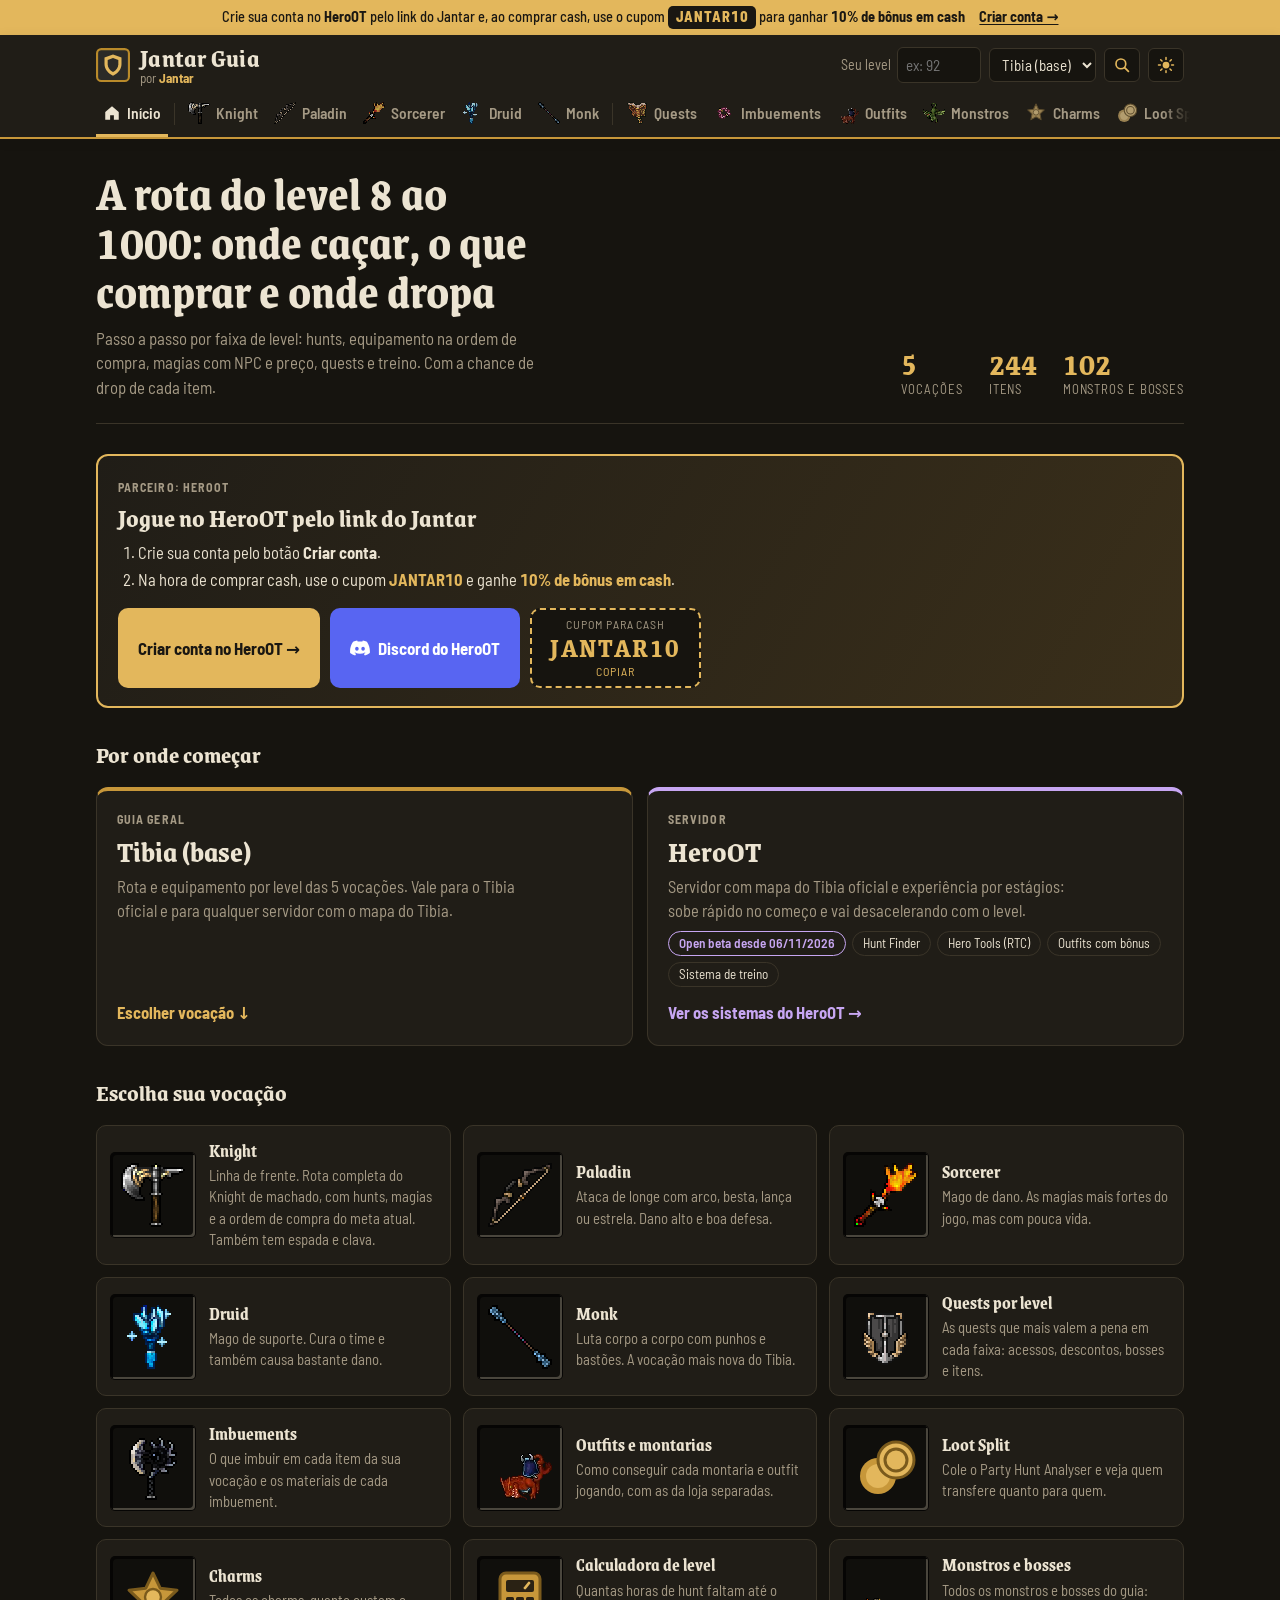
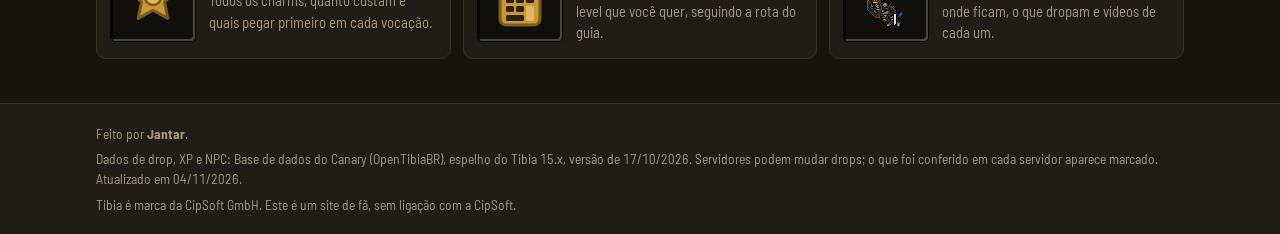
==== index.html @ ada1127e "Ícones leves e carregamento sem bloqueio - Ícones estáticos do Draptor (142 KB para 3,4 KB) e do Dra" ====
<!doctype html>
<html lang="pt-BR">
<script>document.documentElement.classList.add("js");try{if(localStorage.getItem("tema")==="light")document.documentElement.dataset.theme="light"}catch(e){}</script>
<head>
<meta charset="utf-8">
<base href="/">
<meta name="viewport" content="width=device-width,initial-scale=1,viewport-fit=cover">
<title>Jantar Guia: rota de Tibia do level 8 ao 1000, hunts e drops</title>
<meta name="description" content="Guia de Tibia por vocação e level: qual equipamento usar, qual monstro dropa, chance de drop e NPC que vende. Com seções para servidores como o HeroOT.">
<link rel="canonical" href="https://jantarguia.com.br/">
<link rel="icon" href="favicon.ico" sizes="any">
<link rel="icon" href="favicon.svg" type="image/svg+xml">
<link rel="apple-touch-icon" href="apple-touch-icon.png">
<meta name="theme-color" content="#1c1b19">
<meta property="og:type" content="website">
<meta property="og:site_name" content="Jantar Guia">
<meta property="og:locale" content="pt_BR">
<meta property="og:url" content="https://jantarguia.com.br/">
<meta property="og:title" content="Jantar Guia: rota de Tibia do level 8 ao 1000, hunts e drops">
<meta property="og:description" content="Guia de Tibia por vocação e level: qual equipamento usar, qual monstro dropa, chance de drop e NPC que vende. Com seções para servidores como o HeroOT.">
<meta property="og:image" content="https://jantarguia.com.br/og-image.jpg">
<meta property="og:image:width" content="1200">
<meta property="og:image:height" content="630">
<meta property="og:image:alt" content="Jantar Guia: a rota do Tibia do level 8 ao 1000">
<meta name="twitter:card" content="summary_large_image">
<meta name="twitter:image" content="https://jantarguia.com.br/og-image.jpg">
<script type="application/ld+json">{"@context":"https://schema.org","@type":"WebSite","name":"Jantar Guia","url":"https://jantarguia.com.br/","inLanguage":"pt-BR","description":"Guia de Tibia por vocação e level: hunts, equipamento, magias, quests e chance de drop."}</script>
<link rel="preconnect" href="https://fonts.googleapis.com">
<link rel="preconnect" href="https://fonts.gstatic.com" crossorigin>
<link rel="preload" as="style" href="https://fonts.googleapis.com/css2?family=Grenze:wght@500;600;700&family=Barlow+Semi+Condensed:wght@400;500;600;700&display=swap" onload="this.onload=null;this.rel='stylesheet'">
<noscript><link rel="stylesheet" href="https://fonts.googleapis.com/css2?family=Grenze:wght@500;600;700&family=Barlow+Semi+Condensed:wght@400;500;600;700&display=swap"></noscript>
<link rel="stylesheet" href="assets/style.css?v=202611121100">
</head>
<body>
<div class="topcupom" id="topcupom"><div class="wrap"><span>Crie sua conta no <b>HeroOT</b> pelo link do Jantar e, ao comprar cash, use o cupom <button class="tb-code" type="button" data-copy="JANTAR10">JANTAR10</button> para ganhar <b>10% de bônus em cash</b></span><a href="https://hero-ot.com/r/JANTAR10" target="_blank" rel="sponsored noopener">Criar conta →</a></div></div>
<header class="bar"><div class="wrap">
  <div class="top">
    <a class="brand" href="./" aria-label="Jantar Guia, página inicial">
      <svg class="brand-mark" viewBox="0 0 32 32" aria-hidden="true"><rect x="1" y="1" width="30" height="30" rx="4" fill="#2b2a27"/><rect x="1" y="1" width="30" height="30" rx="4" fill="none" stroke="#b98a2a" stroke-width="2"/><path d="M16 6 24 9v6c0 5-3.5 9-8 11-4.5-2-8-6-8-11V9z" fill="#e3b75c"/><path d="M16 9.5 21 11.4v3.8c0 3.2-2.1 5.9-5 7.3-2.9-1.4-5-4.1-5-7.3v-3.8z" fill="#2b2a27"/></svg>
      <span class="brand-txt"><span class="brand-name">Jantar Guia</span><span class="by">por <b id="criador">Jantar</b></span></span>
    </a>
    <div class="ctrls">
      <label class="field lvl" for="mylvl"><span>Seu level</span>
        <input id="mylvl" type="number" inputmode="numeric" min="1" max="3000" placeholder="ex: 92">
      </label>
      <label class="field" for="srv"><span class="sr">Servidor</span>
        <select id="srv" aria-label="Servidor"><option value="">Tibia (base)</option></select>
      </label>
      <button class="theme" id="busca" type="button" aria-label="Buscar no site" title="Buscar item, monstro ou quest" aria-expanded="false" aria-controls="buscabox"><svg viewBox="0 0 24 24" aria-hidden="true"><circle cx="10.5" cy="10.5" r="6.5" fill="none" stroke="currentColor" stroke-width="2.2"/><path d="m15.5 15.5 5 5" stroke="currentColor" stroke-width="2.4" stroke-linecap="round"/></svg></button>
      <button class="theme" id="theme" type="button"></button>
    </div>
  </div>
  <nav class="tabs" id="tabs" aria-label="Seções"><a class="tab" href="./"><span>Início</span></a><a class="tab" href="knight/"><span>Knight</span></a><a class="tab" href="paladin/"><span>Paladin</span></a><a class="tab" href="sorcerer/"><span>Sorcerer</span></a><a class="tab" href="druid/"><span>Druid</span></a><a class="tab" href="monk/"><span>Monk</span></a><a class="tab" href="quests/"><span>Quests</span></a><a class="tab" href="imbuements/"><span>Imbuements</span></a><a class="tab" href="outfits/"><span>Outfits</span></a><a class="tab" href="monstros/"><span>Monstros</span></a><a class="tab" href="lootsplit/"><span>Loot Split</span></a><a class="tab" href="calculadora/"><span>Calculadora</span></a><a class="tab" href="charms/"><span>Charms</span></a></nav>
  <div class="busca" id="buscabox" hidden><input id="buscaq" type="search" autocomplete="off" spellcheck="false" placeholder="Buscar item, monstro, quest ou página" aria-label="Buscar no site"><div id="buscares" class="busca-res" role="listbox"></div></div>
  <div class="chips" id="chips" hidden></div>
</div></header>

<main><div class="wrap" id="view"><p class="loading">Carregando o guia…</p><div class="prerender"><h1>A rota do level 8 ao 1000: onde caçar, o que comprar e onde dropa</h1><p>Passo a passo por faixa de level: hunts, equipamento na ordem de compra, magias com NPC e preço, quests e treino. Com a chance de drop de cada item.</p><h2>Guias</h2><ul><li><a href="knight/">Guia de Knight</a></li><li><a href="paladin/">Guia de Paladin</a></li><li><a href="sorcerer/">Guia de Sorcerer</a></li><li><a href="druid/">Guia de Druid</a></li><li><a href="monk/">Guia de Monk</a></li><li><a href="quests/">Quests por level</a></li><li><a href="imbuements/">Imbuements por vocação</a></li><li><a href="outfits/">Outfits e montarias</a></li><li><a href="monstros/">Monstros e bosses</a></li><li><a href="lootsplit/">Loot Split: divisão de loot da party</a></li><li><a href="calculadora/">Calculadora de level</a></li><li><a href="charms/">Charms por vocação</a></li><li><a href="heroot/">HeroOT</a></li></ul></div></div></main>

<footer class="foot"><div class="wrap" id="foot"></div></footer>
<script defer src="assets/app.js?v=202611121100"></script>
</body>
</html>
---- assets/style.css ----
/* Layout: faixa de topo (marca + controles + abas) sobre uma coluna; cada faixa de level abre com um marcador de level e uma grade de fichas.
   Cada ficha copia o "slot" de inventário do Tibia: quadrado escuro com borda chanfrada onde fica o item.
   Tema escuro por padrão; o botão do topo troca para o claro (data-theme="light"). */
:root{
  --bg:#16140f; --panel:#201d17; --panel-2:#2a261e; --ink:#ece4d2; --muted:#a59a85; --line:#3a3428;
  --gold:#e3b75c; --gold-2:#c7973a; --gold-soft:#3a2f1a;
  --slot:#100f0c; --slot-hi:#4a463d; --slot-lo:#060504;
  --srv:#c7a6f2; --srv-soft:#2c2338;
  --here:#82cfa2; --here-soft:#1c3226;
  --common:#7ccb8f; --uncommon:#86b2f2; --rare:#f2b45c;
  --display:"Grenze",Georgia,serif; --body:"Barlow Semi Condensed","Arial Narrow",system-ui,sans-serif; --mono:"Barlow Semi Condensed","Arial Narrow",system-ui,sans-serif;
  color-scheme:dark;
}
:root[data-theme="light"]{
  --bg:#f3f0e8; --panel:#fffdf8; --panel-2:#ebe5d8; --ink:#231d14; --muted:#6a6152; --line:#d9d0bd;
  --gold:#8f6410; --gold-2:#b98a2a; --gold-soft:#f3e6c6;
  --slot:#2b2a27; --slot-hi:#57544d; --slot-lo:#141311;
  --srv:#6b3fa0; --srv-soft:#efe7f8;
  --here:#2f6b4f; --here-soft:#dcecdf;
  --common:#3f7d4f; --uncommon:#3567a8; --rare:#b06a10;
  color-scheme:light;
}
*{box-sizing:border-box}
[hidden]{display:none!important}
html{-webkit-text-size-adjust:100%}
body{background:var(--bg);color:var(--ink);font-family:var(--body);font-size:16.5px;line-height:1.45;margin:0;font-variant-numeric:tabular-nums}
a{color:var(--gold)}
.wrap{max-width:1120px;margin:0 auto;padding-left:max(16px,env(safe-area-inset-left,0px));padding-right:max(16px,env(safe-area-inset-right,0px))}

/* topo */
.bar{position:sticky;top:0;z-index:5;background:var(--panel);border-bottom:2px solid var(--gold-2);padding-top:env(safe-area-inset-top,0px);box-shadow:0 2px 12px rgb(0 0 0 / .08)}
.bar .wrap{padding-block:12px 10px;display:flex;flex-direction:column;gap:10px}
.top{display:flex;align-items:center;justify-content:space-between;gap:12px;flex-wrap:wrap}
.brand{display:flex;align-items:center;gap:10px;text-decoration:none;color:var(--ink)}
.brand-mark{width:34px;height:34px;flex:none}
.brand-txt{display:flex;flex-direction:column;line-height:1.05}
.brand-name{font-family:var(--display);font-weight:700;font-size:1.6rem;letter-spacing:.01em}
.by{font-size:.82rem;color:var(--muted)}.by b{color:var(--gold)}
.ctrls{display:flex;gap:10px;flex-wrap:wrap;align-items:center}
.theme{font:inherit;font-size:.85rem;border:1px solid var(--line);background:var(--bg);color:var(--ink);border-radius:6px;padding:6px 10px;cursor:pointer}
.theme:hover{border-color:var(--gold-2)}
.filter-note{display:flex;gap:10px;flex-wrap:wrap;align-items:center;font-size:.9rem;color:var(--muted);background:var(--panel);border:1px dashed var(--gold-2);border-radius:8px;padding:8px 12px}
.filter-note button{font:inherit;font-size:.9rem;background:none;border:0;color:var(--gold);text-decoration:underline;cursor:pointer;padding:0}
.field{display:flex;align-items:center;gap:6px;font-size:.88rem;color:var(--muted)}
.field input,.field select{font:inherit;font-size:.95rem;padding:6px 8px;border:1px solid var(--line);border-radius:6px;background:var(--bg);color:var(--ink)}
.field input{width:5.5em;font-family:var(--mono)}
.tabs,.chips{display:flex;gap:6px;overflow-x:auto;scrollbar-width:none;padding-bottom:2px}
.tabs::-webkit-scrollbar,.chips::-webkit-scrollbar{display:none}
.tab,.chip{flex:none;border:1px solid var(--line);background:var(--bg);color:var(--ink);border-radius:999px;padding:6px 14px;font:inherit;font-weight:500;cursor:pointer;text-decoration:none;display:inline-flex;align-items:center;gap:6px}
.tab:hover,.chip:hover{border-color:var(--gold-2)}
.tab[aria-current="page"]{background:var(--ink);color:var(--bg);border-color:var(--ink)}
.tab.srv{border-color:var(--srv);color:var(--srv)}
.tab.srv[aria-current="page"]{background:var(--srv);color:var(--panel)}
.chip{padding:4px 12px;font-size:.9rem}
.chip[aria-pressed="true"]{background:var(--gold-soft);border-color:var(--gold)}
:is(.tab,.chip,.theme,input,select,a,button):focus-visible{outline:2px solid var(--gold);outline-offset:2px}

main .wrap{padding-block:22px 44px;display:flex;flex-direction:column;gap:30px}
h1,h2{font-family:var(--display);margin:0;text-wrap:balance}
.page-h{display:flex;flex-direction:column;gap:6px}
.page-h h1{font-size:1.55rem}
.intro{color:var(--muted);margin:0;max-width:68ch}
.loading{color:var(--muted)}
.legend{display:flex;gap:16px;flex-wrap:wrap;font-size:.85rem;color:var(--muted);align-items:center}
.notice{background:var(--srv-soft);border:1px solid var(--srv);border-radius:10px;padding:12px 14px;display:flex;flex-direction:column;gap:4px;max-width:80ch}
.notice b,.notice a{color:var(--srv)}

/* faixas */
.tier{display:flex;flex-direction:column;gap:14px}
.tier-h{display:flex;align-items:center;gap:12px;flex-wrap:wrap}
.lvl-badge{font-family:var(--display);font-weight:700;font-size:1.05rem;background:var(--slot);color:var(--gold);border:1px solid var(--gold-2);border-radius:6px;padding:3px 12px;box-shadow:inset 1px 1px 0 var(--slot-hi),inset -1px -1px 0 var(--slot-lo);font-variant-numeric:tabular-nums}
.tier-h h2{font-size:1.15rem;color:var(--muted);font-weight:500}
.rule{flex:1;height:1px;background:var(--line);min-width:20px}
.here{font-size:.75rem;font-weight:700;color:var(--here);background:var(--here-soft);border-radius:999px;padding:3px 10px;letter-spacing:.05em;text-transform:uppercase}

/* fichas */
.grid{display:grid;grid-template-columns:repeat(auto-fill,minmax(300px,1fr));gap:14px}
.card{background:var(--panel);border:1px solid var(--line);border-radius:10px;padding:14px;display:flex;flex-direction:column;gap:10px;min-width:0}
.card:hover{border-color:var(--gold-2)}
.head{display:flex;gap:12px;align-items:center;min-width:0}
.head-txt{display:flex;flex-direction:column;gap:2px;min-width:0}
.slot{flex:none;width:56px;height:56px;display:grid;place-items:center;background:var(--slot);border-radius:4px;box-shadow:inset 2px 2px 0 var(--slot-lo),inset -2px -2px 0 var(--slot-hi),0 0 0 1px var(--slot-lo)}
.slot img{width:32px;height:32px;image-rendering:pixelated;transform:scale(1.5)}
.slot.big{width:84px;height:84px}
.slot.big img{width:auto;height:auto;max-width:64px;max-height:64px;transform:none}
.meta{font-size:.75rem;color:var(--muted);text-transform:uppercase;letter-spacing:.07em}
.name{font-family:var(--display);font-weight:700;font-size:1.15rem;color:var(--ink);text-decoration:none;line-height:1.15}
a.name:hover{color:var(--gold)}
.stats-line{display:flex;gap:8px;flex-wrap:wrap;align-items:center}
.req{font-family:var(--mono);font-size:.75rem;color:var(--gold);border:1px solid var(--gold-2);border-radius:4px;padding:0 6px}
.req.none{color:var(--muted);border-color:var(--line)}
.attr{font-family:var(--mono);font-size:.75rem;color:var(--muted)}
.how{display:flex;flex-direction:column;gap:8px;border-top:1px dashed var(--line);padding-top:10px}
.how-t{font-size:.72rem;text-transform:uppercase;letter-spacing:.08em;color:var(--muted);font-weight:700}
.src{display:grid;grid-template-columns:auto 1fr auto;gap:2px 10px;align-items:center;font-size:.92rem}
.mon-ico{width:32px;height:32px;object-fit:contain;image-rendering:pixelated;grid-row:span 2}
.src .m{font-weight:700;min-width:0}
.src .c{font-family:var(--mono);font-size:.82rem;display:flex;align-items:center;gap:5px;justify-self:end}
.src .w{grid-column:2/-1;color:var(--muted);font-size:.84rem}
.boss-tag{display:inline-block;font-size:.68rem;font-weight:700;letter-spacing:.06em;text-transform:uppercase;color:#fff;background:#9b3b2f;border-radius:4px;padding:1px 6px;margin-right:2px;vertical-align:1px}
.dot{width:9px;height:9px;border-radius:50%;display:inline-block;flex:none}
.common{background:var(--common)}.uncommon{background:var(--uncommon)}.rare{background:var(--rare)}
.line{font-size:.9rem}.line b{font-weight:700}
.tip{font-size:.9rem;color:var(--muted);margin:0;padding-left:10px;border-left:2px solid var(--gold-2)}
.srvnote{font-size:.9rem;background:var(--srv-soft);border-left:3px solid var(--srv);padding:6px 8px;border-radius:4px}
.links{display:flex;gap:14px;font-size:.9rem;flex-wrap:wrap}
.sys{display:grid;grid-template-columns:repeat(auto-fill,minmax(260px,1fr));gap:12px}

.foot{border-top:1px solid var(--line);color:var(--muted);font-size:.85rem;background:var(--panel)}
.foot .wrap{padding-block:20px calc(20px + env(safe-area-inset-bottom,0px));display:flex;flex-direction:column;gap:6px}
@media (max-width:520px){.grid{grid-template-columns:1fr}}
@media (prefers-reduced-motion:no-preference){.tier{transition:opacity .2s}.card{transition:border-color .15s}}

/* página inicial */
.home-hero{display:flex;flex-wrap:wrap;align-items:flex-end;justify-content:space-between;gap:20px;padding-block:8px 6px;border-bottom:1px solid var(--line);padding-bottom:24px}
.home-hero-txt{display:flex;flex-direction:column;gap:10px;min-width:0}
.home-hero h1{font-family:var(--display);font-weight:700;font-size:clamp(2rem,5vw,3rem);line-height:1.02;margin:0;max-width:18ch;text-wrap:balance}
.home-hero p{margin:0;color:var(--muted);max-width:56ch;font-size:1.05rem}
.stats{display:flex;gap:26px;flex-wrap:wrap}
.stat{display:flex;flex-direction:column}
.stat b{font-family:var(--display);font-size:2rem;color:var(--gold);line-height:1}
.stat span{font-size:.8rem;color:var(--muted);text-transform:uppercase;letter-spacing:.07em}
.home-block{display:flex;flex-direction:column;gap:14px}
.block-h{font-size:1.5rem}
.paths{display:grid;grid-template-columns:repeat(auto-fit,minmax(280px,1fr));gap:14px}
.path{all:unset;box-sizing:border-box;cursor:pointer;display:flex;flex-direction:column;gap:8px;padding:20px;border-radius:12px;background:var(--panel);border:1px solid var(--line);border-top:4px solid var(--gold-2);color:var(--ink);text-decoration:none;min-width:0}
.path:hover{border-color:var(--gold-2)}
.path:focus-visible{outline:2px solid var(--gold);outline-offset:2px}
.srv-path{border-top-color:var(--srv)}
.srv-path:hover{border-color:var(--srv)}
.path-kicker{font-size:.75rem;text-transform:uppercase;letter-spacing:.09em;color:var(--muted);font-weight:700}
.path-title{font-family:var(--display);font-weight:700;font-size:1.9rem;line-height:1}
.path-txt{color:var(--muted);max-width:52ch}
.path-tags{display:flex;gap:6px;flex-wrap:wrap}
.pill{font-size:.82rem;border:1px solid var(--line);border-radius:999px;padding:2px 10px;color:var(--ink)}
.pill.srv{border-color:var(--srv);color:var(--srv);font-weight:600}
.path-go{margin-top:auto;padding-top:6px;font-weight:700;color:var(--gold)}
.srv-path .path-go{color:var(--srv)}
.vocs{display:grid;grid-template-columns:repeat(auto-fill,minmax(300px,1fr));gap:12px}
.voc{display:flex;gap:14px;align-items:center;padding:14px;border-radius:10px;background:var(--panel);border:1px solid var(--line);text-decoration:none;color:var(--ink);min-width:0}
.voc:hover{border-color:var(--gold-2)}
.voc .slot.big img{width:32px;height:32px;max-width:none;max-height:none;transform:scale(2);image-rendering:pixelated}
.voc-txt{display:flex;flex-direction:column;gap:4px;min-width:0}
.voc-desc{font-size:.92rem;color:var(--muted)}
@media (max-width:520px){.home-hero h1{font-size:2rem}.stats{gap:18px}.vocs,.paths{grid-template-columns:1fr}}

/* quests */
.quest{gap:10px}
.q-head{display:flex;justify-content:space-between;align-items:baseline;gap:10px}
.q-txt{margin:0;color:var(--ink)}
.q-warn{font-size:.88rem;font-weight:700;color:var(--rare);border-left:3px solid var(--rare);padding-left:8px}
.q-items{display:flex;flex-wrap:wrap;gap:6px}
.q-item{display:inline-flex;align-items:center;gap:4px;font-size:.88rem;background:var(--bg);border:1px solid var(--line);border-radius:6px;padding:2px 8px 2px 4px}
.q-ico{width:24px;height:24px;image-rendering:pixelated}
.foot-note{font-size:.85rem;color:var(--muted);margin:0}
.grid:has(> .quest){align-items:start}

/* quests com outfit */
.quest.has-outfit{border-color:var(--gold-2);box-shadow:0 0 0 1px var(--gold-2),0 6px 24px -12px var(--gold-2);background:linear-gradient(180deg,var(--gold-soft),var(--panel) 90px)}
.outfit-badge{display:flex;align-items:center;gap:10px;padding:8px 10px;border-radius:8px;background:var(--slot);border:1px solid var(--gold-2);color:#e3b75c}
.outfit-badge small{display:block;font-size:.7rem;text-transform:uppercase;letter-spacing:.08em;color:#a59a85}
.outfit-badge b{font-family:var(--display);font-size:1.25rem;line-height:1.05}
.outfit-ico{font-size:1.4rem;line-height:1}
.chip-outfit[aria-pressed="true"]{background:var(--slot);color:#e3b75c;border-color:var(--gold-2)}

/* detalhes da quest */
.q-det{border-top:1px dashed var(--line);padding-top:8px}
.q-det summary{cursor:pointer;font-weight:700;color:var(--gold);list-style:none;display:flex;align-items:center;gap:6px}
.q-det summary::-webkit-details-marker{display:none}
.q-det summary::before{content:"▸";transition:transform .15s}
.q-det[open] summary::before{transform:rotate(90deg)}
.q-det dl{display:grid;grid-template-columns:repeat(3,minmax(0,1fr));gap:8px 12px;margin:10px 0 0}
.q-det dl>div{min-width:0}
.q-det .wide{grid-column:1/-1}
.q-det dt{font-size:.72rem;text-transform:uppercase;letter-spacing:.08em;color:var(--muted);font-weight:700}
.q-det dd{margin:2px 0 0;font-size:.95rem}
/* outfits e montarias */
.look-switch .chip{font-size:1rem;padding:6px 16px}
.look-bar{display:flex;flex-wrap:wrap;gap:10px;align-items:center;justify-content:space-between}
.look-bar .chips{flex-wrap:wrap}
.look-search input{width:14em;font-family:var(--body)}
.look-grid{align-items:start}
.look-slot img{width:64px!important;height:64px!important;max-width:none!important;max-height:none!important;transform:none!important;object-fit:contain;image-rendering:pixelated}
.look .q-txt{font-size:.95rem}

.badge-pic{flex:none;width:64px;height:64px;display:grid;place-items:center;border-radius:6px;background:#0b0a08;box-shadow:inset 1px 1px 0 #000,inset -1px -1px 0 #3a362e}
.badge-pic img{width:64px;height:64px;object-fit:contain;image-rendering:pixelated}
.mount-badge em{display:block;font-style:normal;font-size:.82rem;color:#c9bfa9;margin-top:2px;line-height:1.3}

/* rota passo a passo */
.mode-switch{margin-top:-14px}
.muted{color:var(--muted);margin:0;font-size:.92rem}
.resumo{background:var(--panel);border:1px solid var(--gold-2);border-radius:12px;padding:18px;display:flex;flex-direction:column;gap:16px}
.resumo-h{display:flex;flex-direction:column;gap:2px}
.resumo-h h2{font-size:1.5rem}
.resumo-grid{display:grid;grid-template-columns:repeat(auto-fit,minmax(230px,1fr));gap:12px}
.rbox{background:var(--bg);border:1px solid var(--line);border-radius:8px;padding:12px;display:flex;flex-direction:column;gap:6px}
.rbox p,.rbox ul{margin:0;font-size:.95rem}
.rbox ul{padding-left:18px;display:flex;flex-direction:column;gap:3px}
.linha-wrap{display:flex;flex-direction:column;gap:8px}
.linha{list-style:none;margin:0;padding:0;display:grid;grid-template-columns:repeat(auto-fill,minmax(150px,1fr));gap:8px;counter-reset:l}
.linha a{display:flex;flex-direction:column;gap:2px;height:100%;text-decoration:none;color:var(--ink);background:var(--bg);border:1px solid var(--line);border-left:3px solid var(--gold-2);border-radius:6px;padding:8px 10px;font-size:.88rem;line-height:1.25}
.linha a:hover{border-color:var(--gold)}
.linha b{font-family:var(--display);color:var(--gold);font-size:1.1rem}
.linha b::before{content:"lvl ";font-family:var(--body);font-size:.75rem;color:var(--muted);font-weight:500}
.steps{display:flex;flex-direction:column;gap:34px}
.step{display:flex;flex-direction:column;gap:12px;scroll-margin-top:190px}
.step-h{display:flex;align-items:center;gap:10px;flex-wrap:wrap}
.step-n{width:30px;height:30px;border-radius:50%;display:grid;place-items:center;font-family:var(--display);font-weight:700;background:var(--gold);color:var(--bg);flex:none}
.step-obj{margin:0;font-size:1.08rem;font-weight:600;max-width:75ch}
.step.is-here .step-n{background:var(--here)}
.step-grid{display:grid;grid-template-columns:repeat(auto-fit,minmax(320px,1fr));gap:12px}
.sbox{background:var(--panel);border:1px solid var(--line);border-radius:10px;padding:12px 14px;display:flex;flex-direction:column;gap:8px;min-width:0}
.how-t.t2{margin-top:6px}
.hrow,.irow summary{display:flex;gap:10px;align-items:flex-start}
.hrow + .hrow,.irow + .irow{border-top:1px dashed var(--line);padding-top:8px}
.hrow-txt,.irow-txt{display:flex;flex-direction:column;gap:1px;min-width:0;flex:1}
.hrow-txt b,.irow-txt b{font-size:1.02rem}
.hrow-onde{font-size:.92rem}
.hrow-nota,.irow-w{font-size:.86rem;color:var(--muted)}
.hrow .slot,.irow .slot{width:44px;height:44px}
.hrow .slot img,.irow .slot img{transform:none;max-width:40px;max-height:40px;width:auto;height:auto}
.irow summary{cursor:pointer;list-style:none}
.irow summary::-webkit-details-marker{display:none}
.irow-more{flex:none;width:24px;height:24px;border:1px solid var(--line);border-radius:6px;display:grid;place-items:center;color:var(--muted);font-weight:700;align-self:center}
.irow[open] .irow-more{transform:rotate(45deg);color:var(--gold);border-color:var(--gold-2)}
.irow-body{margin-top:8px}
.irow-body .card{background:var(--bg)}
.srow{display:grid;grid-template-columns:2.2em 1fr auto;gap:0 10px;align-items:baseline;padding:5px 0;font-size:.93rem}
.srow + .srow{border-top:1px dashed var(--line)}
.srow .s-lv{font-family:var(--display);color:var(--muted);text-align:right}
.srow .s-n{display:flex;flex-wrap:wrap;gap:0 8px;align-items:baseline;min-width:0}
.srow code{font-family:var(--mono);font-size:.85rem;color:var(--muted);font-style:italic}
.srow .s-p{font-size:.85rem;white-space:nowrap}
.srow .s-npc{grid-column:2/-1;font-size:.8rem;color:var(--muted)}
.srow.ess .s-lv{color:var(--gold)}
.srow.ess .s-n b{color:var(--gold)}
.more summary{cursor:pointer;color:var(--gold);font-size:.9rem;padding:6px 0}
.q-links{display:flex;flex-wrap:wrap;gap:6px}
.q-links .pill{text-decoration:none}
.q-links .pill small{color:var(--muted)}
.pill-gold{border-color:var(--gold-2);color:var(--gold)}
.step-treino{margin:0;font-size:.95rem}
@media (max-width:520px){.step-grid{grid-template-columns:1fr}.resumo{padding:14px}.step{scroll-margin-top:230px}}
.step-obj .obj-w{display:block;font-weight:500}
.step-obj .obj-w + .obj-w{margin-top:3px}
.step-obj .obj-w b{color:var(--gold)}
.linha-w{font-family:var(--display);font-weight:700;color:var(--gold);margin-top:4px}
.hrow-yt{display:inline-flex;align-items:center;gap:5px;align-self:flex-start;margin-top:4px;font-size:.84rem;font-weight:600;text-decoration:none;color:var(--ink);border:1px solid var(--line);border-radius:999px;padding:2px 10px 2px 7px}
.hrow-yt svg{width:14px;height:14px;color:#e5483b}
.hrow-yt:hover{border-color:var(--gold-2);color:var(--gold)}
.yt-mini{color:var(--gold);font-weight:600;text-decoration:none;white-space:nowrap}
.yt-mini::before{content:"▶ ";color:#e5483b;font-size:.8em}
.yt-mini:hover{text-decoration:underline}
.quest .hrow-yt{margin-top:0}
.slot.place svg{width:22px;height:22px;color:var(--gold)}
.imbu-rec{display:grid;grid-template-columns:repeat(auto-fill,minmax(240px,1fr));gap:10px}
.imbu-what{color:var(--gold);font-size:1.02rem}
.imbu-info{display:grid;grid-template-columns:minmax(220px,1fr) 2fr;gap:12px}
.imbu-info ul{margin:0;padding-left:18px;display:flex;flex-direction:column;gap:4px;font-size:.93rem}
.imbu-lv{display:flex;flex-direction:column;gap:8px;border-top:1px dashed var(--line);padding-top:10px}
.imbu-lv > div{display:flex;flex-direction:column;gap:1px}
.imbu-items{font-size:.84rem;color:var(--muted)}
@media (max-width:640px){.imbu-info{grid-template-columns:1fr}}


/* topo: abas com ícone, grupos e aba ativa sublinhada */
.bar .wrap{padding-block:10px 0;gap:8px}
.sr{position:absolute;width:1px;height:1px;overflow:hidden;clip:rect(0 0 0 0)}
.ctrls{gap:8px;flex-wrap:nowrap}
.field.lvl span{white-space:nowrap}
.field select{max-width:9.5em}
.theme{width:36px;height:34px;padding:0;display:grid;place-items:center;flex:none}
.theme svg{width:18px;height:18px;color:var(--gold)}
.tabs{gap:2px;align-items:stretch;margin-inline:-6px;padding-inline:6px;padding-bottom:0}
.tabs.over{-webkit-mask-image:linear-gradient(90deg,#000 calc(100% - 28px),transparent);mask-image:linear-gradient(90deg,#000 calc(100% - 28px),transparent)}
.tab-group{display:flex;gap:2px;flex:none}
.tab{border:0;border-radius:0;background:none;color:var(--muted);padding:8px 7px 10px;border-bottom:3px solid transparent;font-weight:600;gap:6px;font-size:.97rem;transition:color .15s,border-color .15s}
.tab:hover{color:var(--ink);border-bottom-color:var(--line)}
.tab[aria-current="page"]{background:none;color:var(--ink);border-bottom-color:var(--gold)}
.tab-ico{width:22px;height:22px;object-fit:contain;image-rendering:pixelated;flex:none}
.tab:not([aria-current="page"]) .tab-ico{filter:saturate(.6) brightness(.85)}
.tab-svg{width:18px;height:18px;flex:none}
.tab-sep{flex:none;width:1px;background:var(--line);margin:9px 4px 12px}
.tab.srv{color:var(--srv);border-bottom-color:transparent}
.tab.srv[aria-current="page"]{background:none;color:var(--srv);border-bottom-color:var(--srv)}
.bar .chips{padding-block:2px 10px}
.bar .chips[hidden]+*{display:none}
@media (max-width:640px){
  .top{flex-wrap:wrap;row-gap:8px}
  .ctrls{width:100%}
  .field.lvl{flex:1}
  .field.lvl input{width:100%;min-width:4em}
  .field select{max-width:none}
  .tab{padding:8px 8px 10px}
}
.imbu-items{display:flex;flex-wrap:wrap;gap:5px;margin-top:4px}
.imbu-it{font-size:.85rem;color:var(--ink);background:var(--gold-soft);border:1px solid var(--gold-2);border-radius:6px;padding:2px 8px;line-height:1.35}
.imbu-it b{color:var(--gold);font-family:var(--display);margin-right:2px}
.imbu-it.novo::after{content:"novo";margin-left:6px;font-size:.68rem;font-weight:700;text-transform:uppercase;letter-spacing:.05em;color:var(--bg);background:var(--gold);border-radius:4px;padding:0 4px;vertical-align:1px}
.imbu-lv > div:first-child .imbu-it.novo::after{display:none}
.rec-cost{display:flex;flex-direction:column;gap:8px;border-top:1px dashed var(--line);padding-top:8px;margin-top:2px}
.rec-line{display:flex;flex-direction:column;gap:2px}
.rec-line > a{font-size:.82rem;font-weight:700;color:var(--gold);text-decoration:none;text-transform:uppercase;letter-spacing:.05em}
.rec-line > a:hover{text-decoration:underline}
.rec-note{font-size:.84rem;color:var(--muted)}
.imbu-it.gt{background:var(--slot);border-style:dashed;color:var(--muted)}
.card.imbu,.tier{scroll-margin-top:130px}
.rec-cost{flex-direction:row;flex-wrap:wrap;gap:6px}
.rec-chip{display:inline-flex;align-items:center;gap:6px;text-decoration:none;color:var(--ink);background:var(--bg);border:1px solid var(--gold-2);border-radius:6px;padding:3px 8px;font-size:.86rem}
.rec-chip:hover{background:var(--gold-soft)}
.rec-chip b{color:var(--gold)}
.gt-n{font-weight:600}
.rec-see{color:var(--muted)}

/* parceria: cupom e cadastro */
.topcupom{background:var(--gold);color:#1a1712;font-size:.9rem;font-weight:500}
.topcupom .wrap{display:flex;align-items:center;justify-content:center;gap:6px 14px;flex-wrap:wrap;padding-block:6px}
.topcupom a{color:#1a1712;font-weight:700;text-decoration:underline;text-underline-offset:2px}
.tb-code{font:inherit;font-weight:800;letter-spacing:.06em;background:#1a1712;color:var(--gold);border:0;border-radius:5px;padding:1px 8px;cursor:pointer}
.tb-code.copied{background:#2e6b3a;color:#fff}
.promo{display:flex;align-items:center;justify-content:space-between;gap:16px 24px;flex-wrap:wrap;background:linear-gradient(120deg,var(--panel),var(--gold-soft));border:2px solid var(--gold);border-radius:12px;padding:18px 20px}
.promo h2{margin:2px 0 4px;font-size:1.35rem}
.promo p{margin:0;color:var(--muted)}
.promo.big h2{font-size:1.6rem}
.promo-act{display:flex;gap:10px;flex-wrap:wrap;align-items:stretch}
.promo-code{display:flex;flex-direction:column;align-items:center;justify-content:center;gap:0;font:inherit;cursor:pointer;background:var(--bg);color:var(--ink);border:2px dashed var(--gold);border-radius:10px;padding:6px 18px;min-width:150px}
.promo-code span{font-size:.75rem;text-transform:uppercase;letter-spacing:.08em;color:var(--muted)}
.promo-code b{font-family:var(--display);font-size:1.7rem;color:var(--gold);letter-spacing:.06em;line-height:1.1}
.promo-code .copy-lbl{color:var(--gold)}
.promo-code.copied{border-style:solid;border-color:#3f9c55}
.promo-code.copied .copy-lbl{color:#3f9c55}
.promo-btn{display:flex;align-items:center;justify-content:center;background:var(--gold);color:#1a1712;font-weight:700;font-size:1.05rem;text-decoration:none;border-radius:10px;padding:10px 20px}
.promo-btn:hover{filter:brightness(1.08)}
@media (max-width:640px){.promo-act,.promo-code,.promo-btn{width:100%}.promo.big h2{font-size:1.3rem}}
.promo-bonus{color:var(--gold)}
.promo-steps{margin:4px 0 0;padding-left:20px;color:var(--ink);display:flex;flex-direction:column;gap:3px}
.promo-btn.discord{background:#5865f2;color:#fff;gap:8px}
.promo-btn.discord svg{width:20px;height:20px}

/* Barra de set por faixa */
.set-bar{display:flex;flex-direction:column;gap:8px;margin:0 0 12px}
.set-row{display:grid;grid-template-columns:repeat(auto-fill,minmax(96px,1fr));gap:8px}
.set-slot{display:flex;flex-direction:column;align-items:center;gap:5px;text-align:center;background:var(--panel);border:1px solid var(--line);border-radius:8px;padding:8px 6px;min-width:0}
.set-slot b{font-size:.82rem;font-weight:600;line-height:1.15;overflow-wrap:anywhere}
.set-slot.novo{border-color:var(--gold-2);background:var(--gold-soft)}
.set-slot.vazio{opacity:.55}
.set-slot.vazio b{font-weight:500;color:var(--muted)}

/* Conteúdo gerado por tools/gerar_paginas.py: aparece sem JavaScript */
.loading { display: none; }
.prerender { padding: 24px 0; line-height: 1.5; }
.prerender h1, .prerender h2, .prerender h3 { margin: 1em 0 .4em; }
.prerender ul { padding-left: 20px; }

/* Loot Split */
.loot-box{margin-top:16px}
#lootxt{width:100%;box-sizing:border-box;resize:vertical;background:var(--panel-2);color:var(--ink);border:1px solid var(--line);border-radius:8px;padding:10px;font:inherit}
.loot-acts{display:flex;gap:8px;flex-wrap:wrap}
.loot-btn{background:var(--gold-soft);color:var(--gold);border:1px solid var(--gold-2);border-radius:8px;padding:8px 12px;min-height:38px;font:inherit;font-weight:600;cursor:pointer}
.loot-btn.copied{background:var(--here-soft);color:var(--here);border-color:var(--here)}
.loot-scroll{overflow-x:auto}
.loot-t{width:100%;border-collapse:collapse;min-width:560px}
.loot-t th{text-align:right;color:var(--muted);font-weight:600;padding:6px 8px;border-bottom:1px solid var(--line)}
.loot-t td{text-align:right;padding:6px 8px;border-bottom:1px solid var(--line)}
.loot-t th:first-child,.loot-t td:first-child{text-align:left}
.loot-t small{color:var(--gold)}
.loot-t tr.off td{opacity:.45}
.loot-t input[type=number]{width:100px;box-sizing:border-box;background:var(--panel-2);color:var(--ink);border:1px solid var(--line);border-radius:6px;padding:6px;font:inherit;text-align:right}
.loot-t input[type=checkbox]{width:20px;height:20px;accent-color:var(--gold)}
.loot-sum{display:grid;grid-template-columns:repeat(auto-fit,minmax(180px,1fr));gap:12px}
.loot-sum b{display:block;font-size:1.5rem;color:var(--here)}
.loot-sum b.neg{color:var(--rare)}
.loot-tr{display:flex;justify-content:space-between;align-items:center;gap:10px;flex-wrap:wrap;padding:8px 0;border-top:1px solid var(--line)}
.hmode{display:inline-block;margin-left:6px;padding:0 6px;border-radius:999px;font-size:.72rem;font-weight:700;text-transform:none;letter-spacing:0;border:1px solid currentColor;vertical-align:1px}
.hmode-solo{color:#4aa865}
.hmode-pt{color:#d0843a}
.hmode-ambos{color:var(--gold-2)}
.hrow-xp{display:flex;flex-wrap:wrap;gap:2px 12px;font-size:.86rem;margin:2px 0}
.hrow-xp .pos b{color:#4aa865}
.hrow-xp .neg b{color:#d0564c}
.hunt-src{font-size:.78rem;color:var(--muted);margin:10px 0 0;line-height:1.4}
.calc-box{display:flex;flex-direction:column;gap:10px;margin-bottom:14px}
.calc-box .t2{margin-top:6px}
.calc-grid{display:grid;grid-template-columns:repeat(auto-fit,minmax(160px,1fr));gap:10px 12px;align-items:end}
.calc-grid label{display:flex;flex-direction:column;gap:4px;min-width:0}
.calc-grid label.wide{grid-column:1/-1}
.calc-grid input:not([type=checkbox]),.calc-grid select{font:inherit;font-size:1rem;padding:9px 10px;min-height:42px;border:1px solid var(--line);border-radius:8px;background:var(--bg);color:var(--ink);width:100%;min-width:0;box-sizing:border-box}
.calc-grid label.chk{flex-direction:row;align-items:center;gap:8px;min-height:42px;cursor:pointer}
.calc-grid label.chk input{width:20px;height:20px;accent-color:var(--gold-2);flex:none}
.seg{display:flex;flex-wrap:wrap;gap:8px}
.seg-b{font:inherit;font-weight:600;border:1px solid var(--line);background:var(--bg);color:var(--ink);border-radius:999px;padding:8px 14px;min-height:40px;cursor:pointer}
.seg-b[aria-pressed=true]{background:var(--gold-soft);color:var(--gold);border-color:var(--gold-2)}
.calc-sum b{font-variant-numeric:tabular-nums}
.calc-seg{display:flex;flex-wrap:wrap;align-items:center;gap:6px 12px;padding:8px 0;border-top:1px dashed var(--line)}
.calc-seg .lvl-badge{font-size:.9rem;padding:2px 8px}
.calc-seg-n{display:flex;flex-direction:column;flex:1 1 180px;min-width:0}
.calc-seg-n small{color:var(--muted);font-size:.85rem}
.calc-seg-v{font-size:.92rem;color:var(--muted);white-space:nowrap}
.calc-seg-v b{color:var(--ink)}
.calc-warn{flex-basis:100%;font-size:.82rem;color:var(--srv);background:var(--srv-soft);border-radius:6px;padding:6px 8px}
.calc-rate{font-size:.88rem;margin:4px 0 0;line-height:1.5}
.srv-info{display:grid;grid-template-columns:repeat(auto-fit,minmax(150px,1fr));gap:10px;margin:14px 0}
.srv-info .stat{background:var(--panel);border:1px solid var(--line);border-radius:10px;padding:10px 12px;display:flex;flex-direction:column;gap:2px}
.srv-info .stat span{font-size:.8rem;color:var(--muted)}
.srv-info .stat b{font-size:1rem}
.srv-rates{display:grid;grid-template-columns:repeat(auto-fit,minmax(200px,1fr));gap:12px;align-items:start}
.st-t{width:100%;border-collapse:collapse;font-size:.92rem;font-variant-numeric:tabular-nums}
.st-t th{text-align:left;font-size:.75rem;color:var(--muted);font-weight:600;padding:2px 0}
.st-t td{padding:4px 0;border-top:1px dashed var(--line)}
.st-t td:last-child,.st-t th:last-child{text-align:right}
.st-t b{color:var(--gold)}
.srv-news ul,.srv-rules{margin:0;padding-left:18px;display:flex;flex-direction:column;gap:4px}
.ch-list{margin:0;padding-left:18px;display:flex;flex-direction:column;gap:6px}
.ch-vocs{display:grid;grid-template-columns:repeat(auto-fit,minmax(240px,1fr));gap:12px}
.ch-t td{vertical-align:top}
.ch-t td.nw{white-space:nowrap}
.theme svg{width:18px;height:18px;display:block}
.busca{position:relative;padding-bottom:10px}
.busca input{width:100%;box-sizing:border-box;font:inherit;font-size:1rem;padding:10px 12px;min-height:44px;border:1px solid var(--gold-2);border-radius:8px;background:var(--bg);color:var(--ink)}
.busca-res{display:flex;flex-direction:column;max-height:min(60vh,460px);overflow:auto;margin-top:6px;border-radius:8px}
.busca-it{all:unset;box-sizing:border-box;display:flex;align-items:center;gap:10px;padding:6px 8px;border-radius:8px;cursor:pointer;min-height:44px}
.busca-it:hover,.busca-it.on,.busca-it:focus-visible{background:var(--gold-soft)}
.busca-it .slot{width:36px;height:36px;flex:none}
.busca-it .slot img{max-width:32px;max-height:32px;transform:none;width:auto;height:auto}
.busca-txt{display:flex;flex-direction:column;min-width:0}
.busca-txt b{white-space:nowrap;overflow:hidden;text-overflow:ellipsis}
.busca-txt small{color:var(--muted);font-size:.8rem;white-space:nowrap;overflow:hidden;text-overflow:ellipsis}
.busca-dica{color:var(--muted);font-size:.88rem;margin:6px 2px}
details.irow.busca-alvo,.hrow.busca-alvo,.step.busca-alvo{outline:2px solid var(--gold-2);outline-offset:2px;border-radius:8px}
main{min-height:100vh}
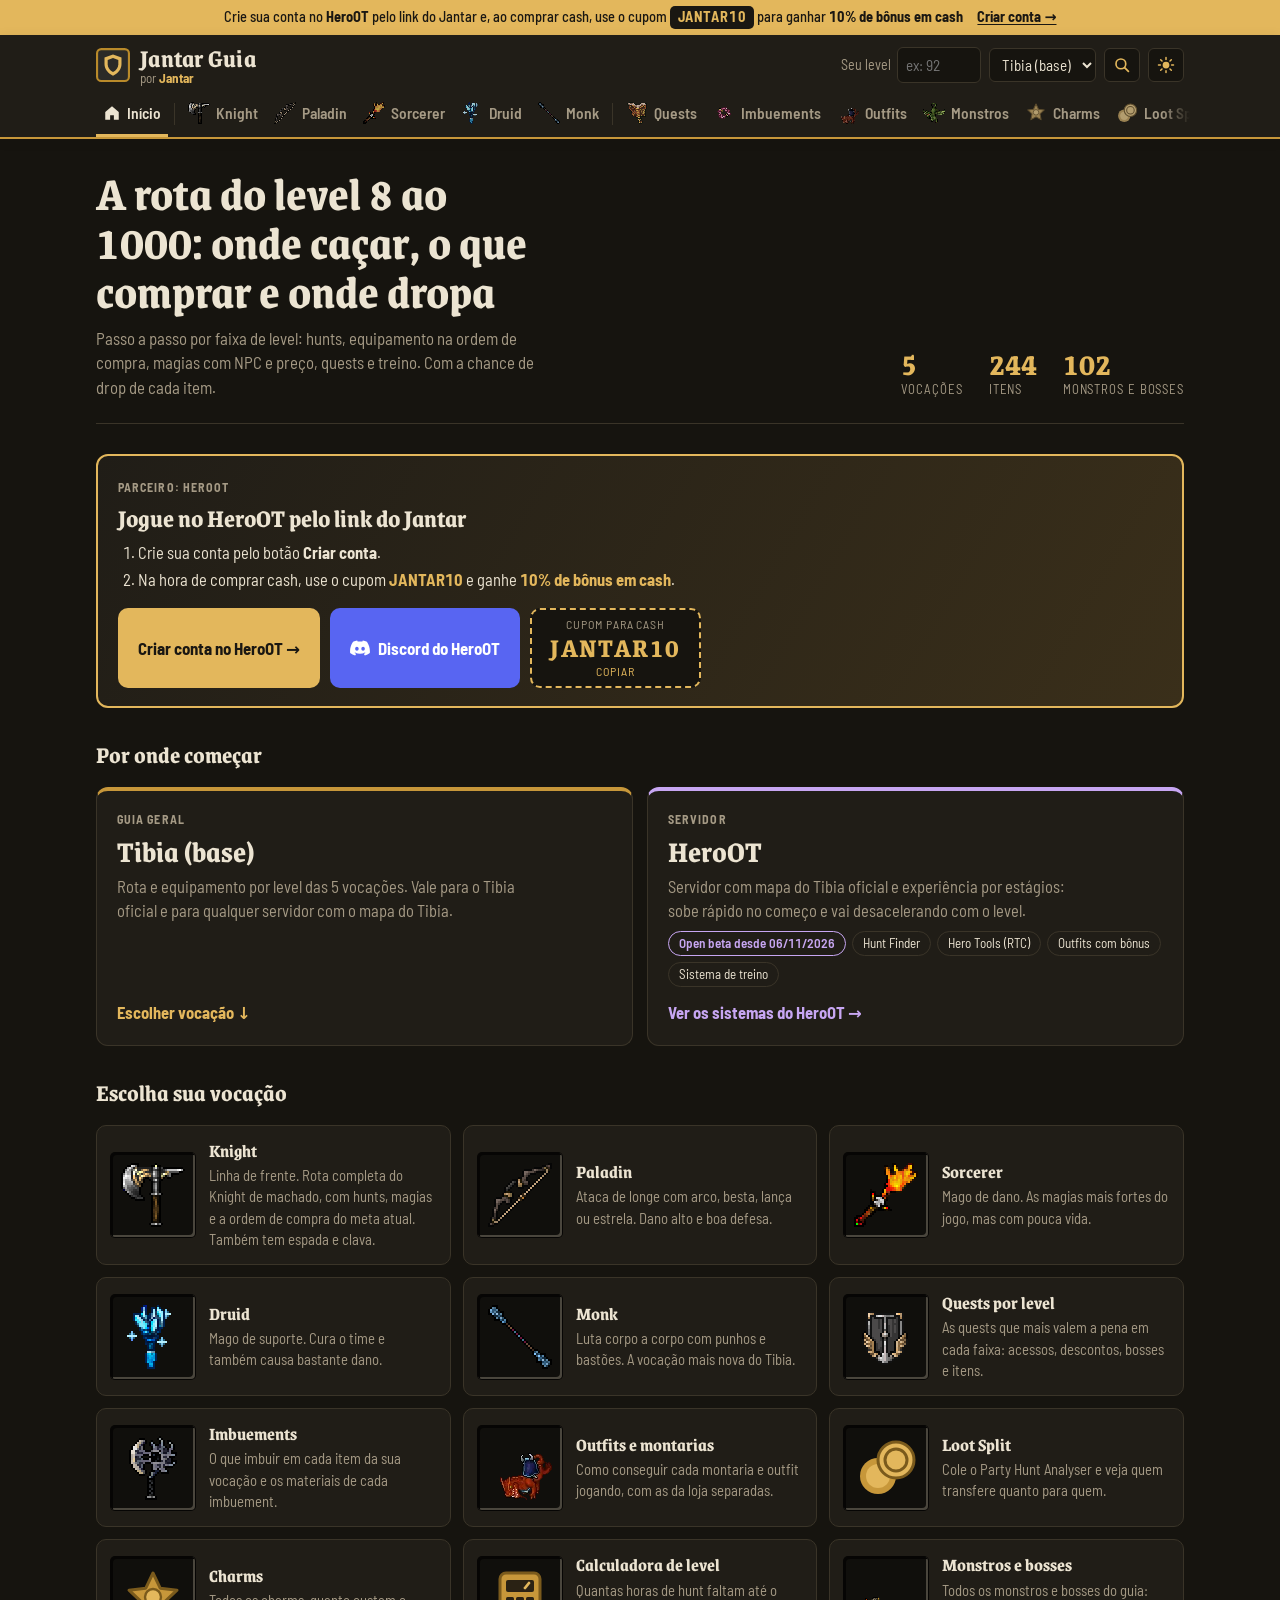
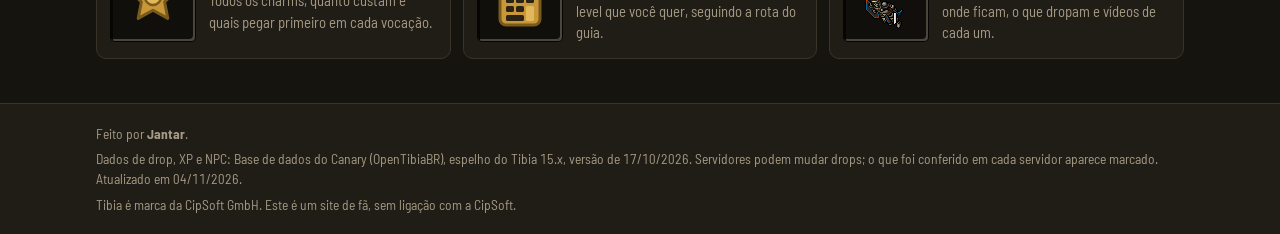
==== commit 6b6fbd68: "CSS dentro do HTML e fontes servidas pelo próprio site - O gerador coloca o style.css compactado den" ====
--- a/index.html
+++ b/index.html
@@ -25,11 +25,9 @@
 <meta name="twitter:card" content="summary_large_image">
 <meta name="twitter:image" content="https://jantarguia.com.br/og-image.jpg">
 <script type="application/ld+json">{"@context":"https://schema.org","@type":"WebSite","name":"Jantar Guia","url":"https://jantarguia.com.br/","inLanguage":"pt-BR","description":"Guia de Tibia por vocação e level: hunts, equipamento, magias, quests e chance de drop."}</script>
-<link rel="preconnect" href="https://fonts.googleapis.com">
-<link rel="preconnect" href="https://fonts.gstatic.com" crossorigin>
-<link rel="preload" as="style" href="https://fonts.googleapis.com/css2?family=Grenze:wght@500;600;700&family=Barlow+Semi+Condensed:wght@400;500;600;700&display=swap" onload="this.onload=null;this.rel='stylesheet'">
-<noscript><link rel="stylesheet" href="https://fonts.googleapis.com/css2?family=Grenze:wght@500;600;700&family=Barlow+Semi+Condensed:wght@400;500;600;700&display=swap"></noscript>
-<link rel="stylesheet" href="assets/style.css?v=202611121100">
+<link rel="preload" href="/fonts/grenze.woff2" as="font" type="font/woff2" crossorigin>
+<link rel="preload" href="/fonts/barlow-semi-condensed-400.woff2" as="font" type="font/woff2" crossorigin>
+<style id="css">@font-face{font-family:'Grenze';font-style:normal;font-weight:500 700;font-display:swap;src:url(/fonts/grenze.woff2) format('woff2');unicode-range:U+0000-00FF, U+0131, U+0152-0153, U+02BB-02BC, U+02C6, U+02DA, U+02DC, U+0304, U+0308, U+0329, U+2000-206F, U+20AC, U+2122, U+2191, U+2193, U+2212, U+2215, U+FEFF, U+FFFD} @font-face{font-family:'Barlow Semi Condensed';font-style:normal;font-weight:400;font-display:swap;src:url(/fonts/barlow-semi-condensed-400.woff2) format('woff2');unicode-range:U+0000-00FF, U+0131, U+0152-0153, U+02BB-02BC, U+02C6, U+02DA, U+02DC, U+0304, U+0308, U+0329, U+2000-206F, U+20AC, U+2122, U+2191, U+2193, U+2212, U+2215, U+FEFF, U+FFFD} @font-face{font-family:'Barlow Semi Condensed';font-style:normal;font-weight:500;font-display:swap;src:url(/fonts/barlow-semi-condensed-500.woff2) format('woff2');unicode-range:U+0000-00FF, U+0131, U+0152-0153, U+02BB-02BC, U+02C6, U+02DA, U+02DC, U+0304, U+0308, U+0329, U+2000-206F, U+20AC, U+2122, U+2191, U+2193, U+2212, U+2215, U+FEFF, U+FFFD} @font-face{font-family:'Barlow Semi Condensed';font-style:normal;font-weight:600;font-display:swap;src:url(/fonts/barlow-semi-condensed-600.woff2) format('woff2');unicode-range:U+0000-00FF, U+0131, U+0152-0153, U+02BB-02BC, U+02C6, U+02DA, U+02DC, U+0304, U+0308, U+0329, U+2000-206F, U+20AC, U+2122, U+2191, U+2193, U+2212, U+2215, U+FEFF, U+FFFD} @font-face{font-family:'Barlow Semi Condensed';font-style:normal;font-weight:700;font-display:swap;src:url(/fonts/barlow-semi-condensed-700.woff2) format('woff2');unicode-range:U+0000-00FF, U+0131, U+0152-0153, U+02BB-02BC, U+02C6, U+02DA, U+02DC, U+0304, U+0308, U+0329, U+2000-206F, U+20AC, U+2122, U+2191, U+2193, U+2212, U+2215, U+FEFF, U+FFFD} :root{ --bg:#16140f; --panel:#201d17; --panel-2:#2a261e; --ink:#ece4d2; --muted:#a59a85; --line:#3a3428; --gold:#e3b75c; --gold-2:#c7973a; --gold-soft:#3a2f1a; --slot:#100f0c; --slot-hi:#4a463d; --slot-lo:#060504; --srv:#c7a6f2; --srv-soft:#2c2338; --here:#82cfa2; --here-soft:#1c3226; --common:#7ccb8f; --uncommon:#86b2f2; --rare:#f2b45c; --display:"Grenze",Georgia,serif; --body:"Barlow Semi Condensed","Arial Narrow",system-ui,sans-serif; --mono:"Barlow Semi Condensed","Arial Narrow",system-ui,sans-serif; color-scheme:dark; } :root[data-theme="light"]{ --bg:#f3f0e8; --panel:#fffdf8; --panel-2:#ebe5d8; --ink:#231d14; --muted:#6a6152; --line:#d9d0bd; --gold:#8f6410; --gold-2:#b98a2a; --gold-soft:#f3e6c6; --slot:#2b2a27; --slot-hi:#57544d; --slot-lo:#141311; --srv:#6b3fa0; --srv-soft:#efe7f8; --here:#2f6b4f; --here-soft:#dcecdf; --common:#3f7d4f; --uncommon:#3567a8; --rare:#b06a10; color-scheme:light; } *{box-sizing:border-box} [hidden]{display:none!important} html{-webkit-text-size-adjust:100%} body{background:var(--bg);color:var(--ink);font-family:var(--body);font-size:16.5px;line-height:1.45;margin:0;font-variant-numeric:tabular-nums} a{color:var(--gold)} .wrap{max-width:1120px;margin:0 auto;padding-left:max(16px,env(safe-area-inset-left,0px));padding-right:max(16px,env(safe-area-inset-right,0px))} .bar{position:sticky;top:0;z-index:5;background:var(--panel);border-bottom:2px solid var(--gold-2);padding-top:env(safe-area-inset-top,0px);box-shadow:0 2px 12px rgb(0 0 0 / .08)} .bar .wrap{padding-block:12px 10px;display:flex;flex-direction:column;gap:10px} .top{display:flex;align-items:center;justify-content:space-between;gap:12px;flex-wrap:wrap} .brand{display:flex;align-items:center;gap:10px;text-decoration:none;color:var(--ink)} .brand-mark{width:34px;height:34px;flex:none} .brand-txt{display:flex;flex-direction:column;line-height:1.05} .brand-name{font-family:var(--display);font-weight:700;font-size:1.6rem;letter-spacing:.01em} .by{font-size:.82rem;color:var(--muted)}.by b{color:var(--gold)} .ctrls{display:flex;gap:10px;flex-wrap:wrap;align-items:center} .theme{font:inherit;font-size:.85rem;border:1px solid var(--line);background:var(--bg);color:var(--ink);border-radius:6px;padding:6px 10px;cursor:pointer} .theme:hover{border-color:var(--gold-2)} .filter-note{display:flex;gap:10px;flex-wrap:wrap;align-items:center;font-size:.9rem;color:var(--muted);background:var(--panel);border:1px dashed var(--gold-2);border-radius:8px;padding:8px 12px} .filter-note button{font:inherit;font-size:.9rem;background:none;border:0;color:var(--gold);text-decoration:underline;cursor:pointer;padding:0} .field{display:flex;align-items:center;gap:6px;font-size:.88rem;color:var(--muted)} .field input,.field select{font:inherit;font-size:.95rem;padding:6px 8px;border:1px solid var(--line);border-radius:6px;background:var(--bg);color:var(--ink)} .field input{width:5.5em;font-family:var(--mono)} .tabs,.chips{display:flex;gap:6px;overflow-x:auto;scrollbar-width:none;padding-bottom:2px} .tabs::-webkit-scrollbar,.chips::-webkit-scrollbar{display:none} .tab,.chip{flex:none;border:1px solid var(--line);background:var(--bg);color:var(--ink);border-radius:999px;padding:6px 14px;font:inherit;font-weight:500;cursor:pointer;text-decoration:none;display:inline-flex;align-items:center;gap:6px} .tab:hover,.chip:hover{border-color:var(--gold-2)} .tab[aria-current="page"]{background:var(--ink);color:var(--bg);border-color:var(--ink)} .tab.srv{border-color:var(--srv);color:var(--srv)} .tab.srv[aria-current="page"]{background:var(--srv);color:var(--panel)} .chip{padding:4px 12px;font-size:.9rem} .chip[aria-pressed="true"]{background:var(--gold-soft);border-color:var(--gold)} :is(.tab,.chip,.theme,input,select,a,button):focus-visible{outline:2px solid var(--gold);outline-offset:2px} main .wrap{padding-block:22px 44px;display:flex;flex-direction:column;gap:30px} h1,h2{font-family:var(--display);margin:0;text-wrap:balance} .page-h{display:flex;flex-direction:column;gap:6px} .page-h h1{font-size:1.55rem} .intro{color:var(--muted);margin:0;max-width:68ch} .loading{color:var(--muted)} .legend{display:flex;gap:16px;flex-wrap:wrap;font-size:.85rem;color:var(--muted);align-items:center} .notice{background:var(--srv-soft);border:1px solid var(--srv);border-radius:10px;padding:12px 14px;display:flex;flex-direction:column;gap:4px;max-width:80ch} .notice b,.notice a{color:var(--srv)} .tier{display:flex;flex-direction:column;gap:14px} .tier-h{display:flex;align-items:center;gap:12px;flex-wrap:wrap} .lvl-badge{font-family:var(--display);font-weight:700;font-size:1.05rem;background:var(--slot);color:var(--gold);border:1px solid var(--gold-2);border-radius:6px;padding:3px 12px;box-shadow:inset 1px 1px 0 var(--slot-hi),inset -1px -1px 0 var(--slot-lo);font-variant-numeric:tabular-nums} .tier-h h2{font-size:1.15rem;color:var(--muted);font-weight:500} .rule{flex:1;height:1px;background:var(--line);min-width:20px} .here{font-size:.75rem;font-weight:700;color:var(--here);background:var(--here-soft);border-radius:999px;padding:3px 10px;letter-spacing:.05em;text-transform:uppercase} .grid{display:grid;grid-template-columns:repeat(auto-fill,minmax(300px,1fr));gap:14px} .card{background:var(--panel);border:1px solid var(--line);border-radius:10px;padding:14px;display:flex;flex-direction:column;gap:10px;min-width:0} .card:hover{border-color:var(--gold-2)} .head{display:flex;gap:12px;align-items:center;min-width:0} .head-txt{display:flex;flex-direction:column;gap:2px;min-width:0} .slot{flex:none;width:56px;height:56px;display:grid;place-items:center;background:var(--slot);border-radius:4px;box-shadow:inset 2px 2px 0 var(--slot-lo),inset -2px -2px 0 var(--slot-hi),0 0 0 1px var(--slot-lo)} .slot img{width:32px;height:32px;image-rendering:pixelated;transform:scale(1.5)} .slot.big{width:84px;height:84px} .slot.big img{width:auto;height:auto;max-width:64px;max-height:64px;transform:none} .meta{font-size:.75rem;color:var(--muted);text-transform:uppercase;letter-spacing:.07em} .name{font-family:var(--display);font-weight:700;font-size:1.15rem;color:var(--ink);text-decoration:none;line-height:1.15} a.name:hover{color:var(--gold)} .stats-line{display:flex;gap:8px;flex-wrap:wrap;align-items:center} .req{font-family:var(--mono);font-size:.75rem;color:var(--gold);border:1px solid var(--gold-2);border-radius:4px;padding:0 6px} .req.none{color:var(--muted);border-color:var(--line)} .attr{font-family:var(--mono);font-size:.75rem;color:var(--muted)} .how{display:flex;flex-direction:column;gap:8px;border-top:1px dashed var(--line);padding-top:10px} .how-t{font-size:.72rem;text-transform:uppercase;letter-spacing:.08em;color:var(--muted);font-weight:700} .src{display:grid;grid-template-columns:auto 1fr auto;gap:2px 10px;align-items:center;font-size:.92rem} .mon-ico{width:32px;height:32px;object-fit:contain;image-rendering:pixelated;grid-row:span 2} .src .m{font-weight:700;min-width:0} .src .c{font-family:var(--mono);font-size:.82rem;display:flex;align-items:center;gap:5px;justify-self:end} .src .w{grid-column:2/-1;color:var(--muted);font-size:.84rem} .boss-tag{display:inline-block;font-size:.68rem;font-weight:700;letter-spacing:.06em;text-transform:uppercase;color:#fff;background:#9b3b2f;border-radius:4px;padding:1px 6px;margin-right:2px;vertical-align:1px} .dot{width:9px;height:9px;border-radius:50%;display:inline-block;flex:none} .common{background:var(--common)}.uncommon{background:var(--uncommon)}.rare{background:var(--rare)} .line{font-size:.9rem}.line b{font-weight:700} .tip{font-size:.9rem;color:var(--muted);margin:0;padding-left:10px;border-left:2px solid var(--gold-2)} .srvnote{font-size:.9rem;background:var(--srv-soft);border-left:3px solid var(--srv);padding:6px 8px;border-radius:4px} .links{display:flex;gap:14px;font-size:.9rem;flex-wrap:wrap} .sys{display:grid;grid-template-columns:repeat(auto-fill,minmax(260px,1fr));gap:12px} .foot{border-top:1px solid var(--line);color:var(--muted);font-size:.85rem;background:var(--panel)} .foot .wrap{padding-block:20px calc(20px + env(safe-area-inset-bottom,0px));display:flex;flex-direction:column;gap:6px} @media (max-width:520px){.grid{grid-template-columns:1fr}} @media (prefers-reduced-motion:no-preference){.tier{transition:opacity .2s}.card{transition:border-color .15s}} .home-hero{display:flex;flex-wrap:wrap;align-items:flex-end;justify-content:space-between;gap:20px;padding-block:8px 6px;border-bottom:1px solid var(--line);padding-bottom:24px} .home-hero-txt{display:flex;flex-direction:column;gap:10px;min-width:0} .home-hero h1{font-family:var(--display);font-weight:700;font-size:clamp(2rem,5vw,3rem);line-height:1.02;margin:0;max-width:18ch;text-wrap:balance} .home-hero p{margin:0;color:var(--muted);max-width:56ch;font-size:1.05rem} .stats{display:flex;gap:26px;flex-wrap:wrap} .stat{display:flex;flex-direction:column} .stat b{font-family:var(--display);font-size:2rem;color:var(--gold);line-height:1} .stat span{font-size:.8rem;color:var(--muted);text-transform:uppercase;letter-spacing:.07em} .home-block{display:flex;flex-direction:column;gap:14px} .block-h{font-size:1.5rem} .paths{display:grid;grid-template-columns:repeat(auto-fit,minmax(280px,1fr));gap:14px} .path{all:unset;box-sizing:border-box;cursor:pointer;display:flex;flex-direction:column;gap:8px;padding:20px;border-radius:12px;background:var(--panel);border:1px solid var(--line);border-top:4px solid var(--gold-2);color:var(--ink);text-decoration:none;min-width:0} .path:hover{border-color:var(--gold-2)} .path:focus-visible{outline:2px solid var(--gold);outline-offset:2px} .srv-path{border-top-color:var(--srv)} .srv-path:hover{border-color:var(--srv)} .path-kicker{font-size:.75rem;text-transform:uppercase;letter-spacing:.09em;color:var(--muted);font-weight:700} .path-title{font-family:var(--display);font-weight:700;font-size:1.9rem;line-height:1} .path-txt{color:var(--muted);max-width:52ch} .path-tags{display:flex;gap:6px;flex-wrap:wrap} .pill{font-size:.82rem;border:1px solid var(--line);border-radius:999px;padding:2px 10px;color:var(--ink)} .pill.srv{border-color:var(--srv);color:var(--srv);font-weight:600} .path-go{margin-top:auto;padding-top:6px;font-weight:700;color:var(--gold)} .srv-path .path-go{color:var(--srv)} .vocs{display:grid;grid-template-columns:repeat(auto-fill,minmax(300px,1fr));gap:12px} .voc{display:flex;gap:14px;align-items:center;padding:14px;border-radius:10px;background:var(--panel);border:1px solid var(--line);text-decoration:none;color:var(--ink);min-width:0} .voc:hover{border-color:var(--gold-2)} .voc .slot.big img{width:32px;height:32px;max-width:none;max-height:none;transform:scale(2);image-rendering:pixelated} .voc-txt{display:flex;flex-direction:column;gap:4px;min-width:0} .voc-desc{font-size:.92rem;color:var(--muted)} @media (max-width:520px){.home-hero h1{font-size:2rem}.stats{gap:18px}.vocs,.paths{grid-template-columns:1fr}} .quest{gap:10px} .q-head{display:flex;justify-content:space-between;align-items:baseline;gap:10px} .q-txt{margin:0;color:var(--ink)} .q-warn{font-size:.88rem;font-weight:700;color:var(--rare);border-left:3px solid var(--rare);padding-left:8px} .q-items{display:flex;flex-wrap:wrap;gap:6px} .q-item{display:inline-flex;align-items:center;gap:4px;font-size:.88rem;background:var(--bg);border:1px solid var(--line);border-radius:6px;padding:2px 8px 2px 4px} .q-ico{width:24px;height:24px;image-rendering:pixelated} .foot-note{font-size:.85rem;color:var(--muted);margin:0} .grid:has(> .quest){align-items:start} .quest.has-outfit{border-color:var(--gold-2);box-shadow:0 0 0 1px var(--gold-2),0 6px 24px -12px var(--gold-2);background:linear-gradient(180deg,var(--gold-soft),var(--panel) 90px)} .outfit-badge{display:flex;align-items:center;gap:10px;padding:8px 10px;border-radius:8px;background:var(--slot);border:1px solid var(--gold-2);color:#e3b75c} .outfit-badge small{display:block;font-size:.7rem;text-transform:uppercase;letter-spacing:.08em;color:#a59a85} .outfit-badge b{font-family:var(--display);font-size:1.25rem;line-height:1.05} .outfit-ico{font-size:1.4rem;line-height:1} .chip-outfit[aria-pressed="true"]{background:var(--slot);color:#e3b75c;border-color:var(--gold-2)} .q-det{border-top:1px dashed var(--line);padding-top:8px} .q-det summary{cursor:pointer;font-weight:700;color:var(--gold);list-style:none;display:flex;align-items:center;gap:6px} .q-det summary::-webkit-details-marker{display:none} .q-det summary::before{content:"▸";transition:transform .15s} .q-det[open] summary::before{transform:rotate(90deg)} .q-det dl{display:grid;grid-template-columns:repeat(3,minmax(0,1fr));gap:8px 12px;margin:10px 0 0} .q-det dl>div{min-width:0} .q-det .wide{grid-column:1/-1} .q-det dt{font-size:.72rem;text-transform:uppercase;letter-spacing:.08em;color:var(--muted);font-weight:700} .q-det dd{margin:2px 0 0;font-size:.95rem} .look-switch .chip{font-size:1rem;padding:6px 16px} .look-bar{display:flex;flex-wrap:wrap;gap:10px;align-items:center;justify-content:space-between} .look-bar .chips{flex-wrap:wrap} .look-search input{width:14em;font-family:var(--body)} .look-grid{align-items:start} .look-slot img{width:64px!important;height:64px!important;max-width:none!important;max-height:none!important;transform:none!important;object-fit:contain;image-rendering:pixelated} .look .q-txt{font-size:.95rem} .badge-pic{flex:none;width:64px;height:64px;display:grid;place-items:center;border-radius:6px;background:#0b0a08;box-shadow:inset 1px 1px 0 #000,inset -1px -1px 0 #3a362e} .badge-pic img{width:64px;height:64px;object-fit:contain;image-rendering:pixelated} .mount-badge em{display:block;font-style:normal;font-size:.82rem;color:#c9bfa9;margin-top:2px;line-height:1.3} .mode-switch{margin-top:-14px} .muted{color:var(--muted);margin:0;font-size:.92rem} .resumo{background:var(--panel);border:1px solid var(--gold-2);border-radius:12px;padding:18px;display:flex;flex-direction:column;gap:16px} .resumo-h{display:flex;flex-direction:column;gap:2px} .resumo-h h2{font-size:1.5rem} .resumo-grid{display:grid;grid-template-columns:repeat(auto-fit,minmax(230px,1fr));gap:12px} .rbox{background:var(--bg);border:1px solid var(--line);border-radius:8px;padding:12px;display:flex;flex-direction:column;gap:6px} .rbox p,.rbox ul{margin:0;font-size:.95rem} .rbox ul{padding-left:18px;display:flex;flex-direction:column;gap:3px} .linha-wrap{display:flex;flex-direction:column;gap:8px} .linha{list-style:none;margin:0;padding:0;display:grid;grid-template-columns:repeat(auto-fill,minmax(150px,1fr));gap:8px;counter-reset:l} .linha a{display:flex;flex-direction:column;gap:2px;height:100%;text-decoration:none;color:var(--ink);background:var(--bg);border:1px solid var(--line);border-left:3px solid var(--gold-2);border-radius:6px;padding:8px 10px;font-size:.88rem;line-height:1.25} .linha a:hover{border-color:var(--gold)} .linha b{font-family:var(--display);color:var(--gold);font-size:1.1rem} .linha b::before{content:"lvl ";font-family:var(--body);font-size:.75rem;color:var(--muted);font-weight:500} .steps{display:flex;flex-direction:column;gap:34px} .step{display:flex;flex-direction:column;gap:12px;scroll-margin-top:190px} .step-h{display:flex;align-items:center;gap:10px;flex-wrap:wrap} .step-n{width:30px;height:30px;border-radius:50%;display:grid;place-items:center;font-family:var(--display);font-weight:700;background:var(--gold);color:var(--bg);flex:none} .step-obj{margin:0;font-size:1.08rem;font-weight:600;max-width:75ch} .step.is-here .step-n{background:var(--here)} .step-grid{display:grid;grid-template-columns:repeat(auto-fit,minmax(320px,1fr));gap:12px} .sbox{background:var(--panel);border:1px solid var(--line);border-radius:10px;padding:12px 14px;display:flex;flex-direction:column;gap:8px;min-width:0} .how-t.t2{margin-top:6px} .hrow,.irow summary{display:flex;gap:10px;align-items:flex-start} .hrow + .hrow,.irow + .irow{border-top:1px dashed var(--line);padding-top:8px} .hrow-txt,.irow-txt{display:flex;flex-direction:column;gap:1px;min-width:0;flex:1} .hrow-txt b,.irow-txt b{font-size:1.02rem} .hrow-onde{font-size:.92rem} .hrow-nota,.irow-w{font-size:.86rem;color:var(--muted)} .hrow .slot,.irow .slot{width:44px;height:44px} .hrow .slot img,.irow .slot img{transform:none;max-width:40px;max-height:40px;width:auto;height:auto} .irow summary{cursor:pointer;list-style:none} .irow summary::-webkit-details-marker{display:none} .irow-more{flex:none;width:24px;height:24px;border:1px solid var(--line);border-radius:6px;display:grid;place-items:center;color:var(--muted);font-weight:700;align-self:center} .irow[open] .irow-more{transform:rotate(45deg);color:var(--gold);border-color:var(--gold-2)} .irow-body{margin-top:8px} .irow-body .card{background:var(--bg)} .srow{display:grid;grid-template-columns:2.2em 1fr auto;gap:0 10px;align-items:baseline;padding:5px 0;font-size:.93rem} .srow + .srow{border-top:1px dashed var(--line)} .srow .s-lv{font-family:var(--display);color:var(--muted);text-align:right} .srow .s-n{display:flex;flex-wrap:wrap;gap:0 8px;align-items:baseline;min-width:0} .srow code{font-family:var(--mono);font-size:.85rem;color:var(--muted);font-style:italic} .srow .s-p{font-size:.85rem;white-space:nowrap} .srow .s-npc{grid-column:2/-1;font-size:.8rem;color:var(--muted)} .srow.ess .s-lv{color:var(--gold)} .srow.ess .s-n b{color:var(--gold)} .more summary{cursor:pointer;color:var(--gold);font-size:.9rem;padding:6px 0} .q-links{display:flex;flex-wrap:wrap;gap:6px} .q-links .pill{text-decoration:none} .q-links .pill small{color:var(--muted)} .pill-gold{border-color:var(--gold-2);color:var(--gold)} .step-treino{margin:0;font-size:.95rem} @media (max-width:520px){.step-grid{grid-template-columns:1fr}.resumo{padding:14px}.step{scroll-margin-top:230px}} .step-obj .obj-w{display:block;font-weight:500} .step-obj .obj-w + .obj-w{margin-top:3px} .step-obj .obj-w b{color:var(--gold)} .linha-w{font-family:var(--display);font-weight:700;color:var(--gold);margin-top:4px} .hrow-yt{display:inline-flex;align-items:center;gap:5px;align-self:flex-start;margin-top:4px;font-size:.84rem;font-weight:600;text-decoration:none;color:var(--ink);border:1px solid var(--line);border-radius:999px;padding:2px 10px 2px 7px} .hrow-yt svg{width:14px;height:14px;color:#e5483b} .hrow-yt:hover{border-color:var(--gold-2);color:var(--gold)} .yt-mini{color:var(--gold);font-weight:600;text-decoration:none;white-space:nowrap} .yt-mini::before{content:"▶ ";color:#e5483b;font-size:.8em} .yt-mini:hover{text-decoration:underline} .quest .hrow-yt{margin-top:0} .slot.place svg{width:22px;height:22px;color:var(--gold)} .imbu-rec{display:grid;grid-template-columns:repeat(auto-fill,minmax(240px,1fr));gap:10px} .imbu-what{color:var(--gold);font-size:1.02rem} .imbu-info{display:grid;grid-template-columns:minmax(220px,1fr) 2fr;gap:12px} .imbu-info ul{margin:0;padding-left:18px;display:flex;flex-direction:column;gap:4px;font-size:.93rem} .imbu-lv{display:flex;flex-direction:column;gap:8px;border-top:1px dashed var(--line);padding-top:10px} .imbu-lv > div{display:flex;flex-direction:column;gap:1px} .imbu-items{font-size:.84rem;color:var(--muted)} @media (max-width:640px){.imbu-info{grid-template-columns:1fr}} .bar .wrap{padding-block:10px 0;gap:8px} .sr{position:absolute;width:1px;height:1px;overflow:hidden;clip:rect(0 0 0 0)} .ctrls{gap:8px;flex-wrap:nowrap} .field.lvl span{white-space:nowrap} .field select{max-width:9.5em} .theme{width:36px;height:34px;padding:0;display:grid;place-items:center;flex:none} .theme svg{width:18px;height:18px;color:var(--gold)} .tabs{gap:2px;align-items:stretch;margin-inline:-6px;padding-inline:6px;padding-bottom:0} .tabs.over{-webkit-mask-image:linear-gradient(90deg,#000 calc(100% - 28px),transparent);mask-image:linear-gradient(90deg,#000 calc(100% - 28px),transparent)} .tab-group{display:flex;gap:2px;flex:none} .tab{border:0;border-radius:0;background:none;color:var(--muted);padding:8px 7px 10px;border-bottom:3px solid transparent;font-weight:600;gap:6px;font-size:.97rem;transition:color .15s,border-color .15s} .tab:hover{color:var(--ink);border-bottom-color:var(--line)} .tab[aria-current="page"]{background:none;color:var(--ink);border-bottom-color:var(--gold)} .tab-ico{width:22px;height:22px;object-fit:contain;image-rendering:pixelated;flex:none} .tab:not([aria-current="page"]) .tab-ico{filter:saturate(.6) brightness(.85)} .tab-svg{width:18px;height:18px;flex:none} .tab-sep{flex:none;width:1px;background:var(--line);margin:9px 4px 12px} .tab.srv{color:var(--srv);border-bottom-color:transparent} .tab.srv[aria-current="page"]{background:none;color:var(--srv);border-bottom-color:var(--srv)} .bar .chips{padding-block:2px 10px} .bar .chips[hidden]+*{display:none} @media (max-width:640px){ .top{flex-wrap:wrap;row-gap:8px} .ctrls{width:100%} .field.lvl{flex:1} .field.lvl input{width:100%;min-width:4em} .field select{max-width:none} .tab{padding:8px 8px 10px} } .imbu-items{display:flex;flex-wrap:wrap;gap:5px;margin-top:4px} .imbu-it{font-size:.85rem;color:var(--ink);background:var(--gold-soft);border:1px solid var(--gold-2);border-radius:6px;padding:2px 8px;line-height:1.35} .imbu-it b{color:var(--gold);font-family:var(--display);margin-right:2px} .imbu-it.novo::after{content:"novo";margin-left:6px;font-size:.68rem;font-weight:700;text-transform:uppercase;letter-spacing:.05em;color:var(--bg);background:var(--gold);border-radius:4px;padding:0 4px;vertical-align:1px} .imbu-lv > div:first-child .imbu-it.novo::after{display:none} .rec-cost{display:flex;flex-direction:column;gap:8px;border-top:1px dashed var(--line);padding-top:8px;margin-top:2px} .rec-line{display:flex;flex-direction:column;gap:2px} .rec-line > a{font-size:.82rem;font-weight:700;color:var(--gold);text-decoration:none;text-transform:uppercase;letter-spacing:.05em} .rec-line > a:hover{text-decoration:underline} .rec-note{font-size:.84rem;color:var(--muted)} .imbu-it.gt{background:var(--slot);border-style:dashed;color:var(--muted)} .card.imbu,.tier{scroll-margin-top:130px} .rec-cost{flex-direction:row;flex-wrap:wrap;gap:6px} .rec-chip{display:inline-flex;align-items:center;gap:6px;text-decoration:none;color:var(--ink);background:var(--bg);border:1px solid var(--gold-2);border-radius:6px;padding:3px 8px;font-size:.86rem} .rec-chip:hover{background:var(--gold-soft)} .rec-chip b{color:var(--gold)} .gt-n{font-weight:600} .rec-see{color:var(--muted)} .topcupom{background:var(--gold);color:#1a1712;font-size:.9rem;font-weight:500} .topcupom .wrap{display:flex;align-items:center;justify-content:center;gap:6px 14px;flex-wrap:wrap;padding-block:6px} .topcupom a{color:#1a1712;font-weight:700;text-decoration:underline;text-underline-offset:2px} .tb-code{font:inherit;font-weight:800;letter-spacing:.06em;background:#1a1712;color:var(--gold);border:0;border-radius:5px;padding:1px 8px;cursor:pointer} .tb-code.copied{background:#2e6b3a;color:#fff} .promo{display:flex;align-items:center;justify-content:space-between;gap:16px 24px;flex-wrap:wrap;background:linear-gradient(120deg,var(--panel),var(--gold-soft));border:2px solid var(--gold);border-radius:12px;padding:18px 20px} .promo h2{margin:2px 0 4px;font-size:1.35rem} .promo p{margin:0;color:var(--muted)} .promo.big h2{font-size:1.6rem} .promo-act{display:flex;gap:10px;flex-wrap:wrap;align-items:stretch} .promo-code{display:flex;flex-direction:column;align-items:center;justify-content:center;gap:0;font:inherit;cursor:pointer;background:var(--bg);color:var(--ink);border:2px dashed var(--gold);border-radius:10px;padding:6px 18px;min-width:150px} .promo-code span{font-size:.75rem;text-transform:uppercase;letter-spacing:.08em;color:var(--muted)} .promo-code b{font-family:var(--display);font-size:1.7rem;color:var(--gold);letter-spacing:.06em;line-height:1.1} .promo-code .copy-lbl{color:var(--gold)} .promo-code.copied{border-style:solid;border-color:#3f9c55} .promo-code.copied .copy-lbl{color:#3f9c55} .promo-btn{display:flex;align-items:center;justify-content:center;background:var(--gold);color:#1a1712;font-weight:700;font-size:1.05rem;text-decoration:none;border-radius:10px;padding:10px 20px} .promo-btn:hover{filter:brightness(1.08)} @media (max-width:640px){.promo-act,.promo-code,.promo-btn{width:100%}.promo.big h2{font-size:1.3rem}} .promo-bonus{color:var(--gold)} .promo-steps{margin:4px 0 0;padding-left:20px;color:var(--ink);display:flex;flex-direction:column;gap:3px} .promo-btn.discord{background:#5865f2;color:#fff;gap:8px} .promo-btn.discord svg{width:20px;height:20px} .set-bar{display:flex;flex-direction:column;gap:8px;margin:0 0 12px} .set-row{display:grid;grid-template-columns:repeat(auto-fill,minmax(96px,1fr));gap:8px} .set-slot{display:flex;flex-direction:column;align-items:center;gap:5px;text-align:center;background:var(--panel);border:1px solid var(--line);border-radius:8px;padding:8px 6px;min-width:0} .set-slot b{font-size:.82rem;font-weight:600;line-height:1.15;overflow-wrap:anywhere} .set-slot.novo{border-color:var(--gold-2);background:var(--gold-soft)} .set-slot.vazio{opacity:.55} .set-slot.vazio b{font-weight:500;color:var(--muted)} .loading { display: none; } .prerender { padding: 24px 0; line-height: 1.5; } .prerender h1, .prerender h2, .prerender h3 { margin: 1em 0 .4em; } .prerender ul { padding-left: 20px; } .loot-box{margin-top:16px} #lootxt{width:100%;box-sizing:border-box;resize:vertical;background:var(--panel-2);color:var(--ink);border:1px solid var(--line);border-radius:8px;padding:10px;font:inherit} .loot-acts{display:flex;gap:8px;flex-wrap:wrap} .loot-btn{background:var(--gold-soft);color:var(--gold);border:1px solid var(--gold-2);border-radius:8px;padding:8px 12px;min-height:38px;font:inherit;font-weight:600;cursor:pointer} .loot-btn.copied{background:var(--here-soft);color:var(--here);border-color:var(--here)} .loot-scroll{overflow-x:auto} .loot-t{width:100%;border-collapse:collapse;min-width:560px} .loot-t th{text-align:right;color:var(--muted);font-weight:600;padding:6px 8px;border-bottom:1px solid var(--line)} .loot-t td{text-align:right;padding:6px 8px;border-bottom:1px solid var(--line)} .loot-t th:first-child,.loot-t td:first-child{text-align:left} .loot-t small{color:var(--gold)} .loot-t tr.off td{opacity:.45} .loot-t input[type=number]{width:100px;box-sizing:border-box;background:var(--panel-2);color:var(--ink);border:1px solid var(--line);border-radius:6px;padding:6px;font:inherit;text-align:right} .loot-t input[type=checkbox]{width:20px;height:20px;accent-color:var(--gold)} .loot-sum{display:grid;grid-template-columns:repeat(auto-fit,minmax(180px,1fr));gap:12px} .loot-sum b{display:block;font-size:1.5rem;color:var(--here)} .loot-sum b.neg{color:var(--rare)} .loot-tr{display:flex;justify-content:space-between;align-items:center;gap:10px;flex-wrap:wrap;padding:8px 0;border-top:1px solid var(--line)} .hmode{display:inline-block;margin-left:6px;padding:0 6px;border-radius:999px;font-size:.72rem;font-weight:700;text-transform:none;letter-spacing:0;border:1px solid currentColor;vertical-align:1px} .hmode-solo{color:#4aa865} .hmode-pt{color:#d0843a} .hmode-ambos{color:var(--gold-2)} .hrow-xp{display:flex;flex-wrap:wrap;gap:2px 12px;font-size:.86rem;margin:2px 0} .hrow-xp .pos b{color:#4aa865} .hrow-xp .neg b{color:#d0564c} .hunt-src{font-size:.78rem;color:var(--muted);margin:10px 0 0;line-height:1.4} .calc-box{display:flex;flex-direction:column;gap:10px;margin-bottom:14px} .calc-box .t2{margin-top:6px} .calc-grid{display:grid;grid-template-columns:repeat(auto-fit,minmax(160px,1fr));gap:10px 12px;align-items:end} .calc-grid label{display:flex;flex-direction:column;gap:4px;min-width:0} .calc-grid label.wide{grid-column:1/-1} .calc-grid input:not([type=checkbox]),.calc-grid select{font:inherit;font-size:1rem;padding:9px 10px;min-height:42px;border:1px solid var(--line);border-radius:8px;background:var(--bg);color:var(--ink);width:100%;min-width:0;box-sizing:border-box} .calc-grid label.chk{flex-direction:row;align-items:center;gap:8px;min-height:42px;cursor:pointer} .calc-grid label.chk input{width:20px;height:20px;accent-color:var(--gold-2);flex:none} .seg{display:flex;flex-wrap:wrap;gap:8px} .seg-b{font:inherit;font-weight:600;border:1px solid var(--line);background:var(--bg);color:var(--ink);border-radius:999px;padding:8px 14px;min-height:40px;cursor:pointer} .seg-b[aria-pressed=true]{background:var(--gold-soft);color:var(--gold);border-color:var(--gold-2)} .calc-sum b{font-variant-numeric:tabular-nums} .calc-seg{display:flex;flex-wrap:wrap;align-items:center;gap:6px 12px;padding:8px 0;border-top:1px dashed var(--line)} .calc-seg .lvl-badge{font-size:.9rem;padding:2px 8px} .calc-seg-n{display:flex;flex-direction:column;flex:1 1 180px;min-width:0} .calc-seg-n small{color:var(--muted);font-size:.85rem} .calc-seg-v{font-size:.92rem;color:var(--muted);white-space:nowrap} .calc-seg-v b{color:var(--ink)} .calc-warn{flex-basis:100%;font-size:.82rem;color:var(--srv);background:var(--srv-soft);border-radius:6px;padding:6px 8px} .calc-rate{font-size:.88rem;margin:4px 0 0;line-height:1.5} .srv-info{display:grid;grid-template-columns:repeat(auto-fit,minmax(150px,1fr));gap:10px;margin:14px 0} .srv-info .stat{background:var(--panel);border:1px solid var(--line);border-radius:10px;padding:10px 12px;display:flex;flex-direction:column;gap:2px} .srv-info .stat span{font-size:.8rem;color:var(--muted)} .srv-info .stat b{font-size:1rem} .srv-rates{display:grid;grid-template-columns:repeat(auto-fit,minmax(200px,1fr));gap:12px;align-items:start} .st-t{width:100%;border-collapse:collapse;font-size:.92rem;font-variant-numeric:tabular-nums} .st-t th{text-align:left;font-size:.75rem;color:var(--muted);font-weight:600;padding:2px 0} .st-t td{padding:4px 0;border-top:1px dashed var(--line)} .st-t td:last-child,.st-t th:last-child{text-align:right} .st-t b{color:var(--gold)} .srv-news ul,.srv-rules{margin:0;padding-left:18px;display:flex;flex-direction:column;gap:4px} .ch-list{margin:0;padding-left:18px;display:flex;flex-direction:column;gap:6px} .ch-vocs{display:grid;grid-template-columns:repeat(auto-fit,minmax(240px,1fr));gap:12px} .ch-t td{vertical-align:top} .ch-t td.nw{white-space:nowrap} .theme svg{width:18px;height:18px;display:block} .busca{position:relative;padding-bottom:10px} .busca input{width:100%;box-sizing:border-box;font:inherit;font-size:1rem;padding:10px 12px;min-height:44px;border:1px solid var(--gold-2);border-radius:8px;background:var(--bg);color:var(--ink)} .busca-res{display:flex;flex-direction:column;max-height:min(60vh,460px);overflow:auto;margin-top:6px;border-radius:8px} .busca-it{all:unset;box-sizing:border-box;display:flex;align-items:center;gap:10px;padding:6px 8px;border-radius:8px;cursor:pointer;min-height:44px} .busca-it:hover,.busca-it.on,.busca-it:focus-visible{background:var(--gold-soft)} .busca-it .slot{width:36px;height:36px;flex:none} .busca-it .slot img{max-width:32px;max-height:32px;transform:none;width:auto;height:auto} .busca-txt{display:flex;flex-direction:column;min-width:0} .busca-txt b{white-space:nowrap;overflow:hidden;text-overflow:ellipsis} .busca-txt small{color:var(--muted);font-size:.8rem;white-space:nowrap;overflow:hidden;text-overflow:ellipsis} .busca-dica{color:var(--muted);font-size:.88rem;margin:6px 2px} details.irow.busca-alvo,.hrow.busca-alvo,.step.busca-alvo{outline:2px solid var(--gold-2);outline-offset:2px;border-radius:8px} main{min-height:100vh}</style>
 </head>
 <body>
 <div class="topcupom" id="topcupom"><div class="wrap"><span>Crie sua conta no <b>HeroOT</b> pelo link do Jantar e, ao comprar cash, use o cupom <button class="tb-code" type="button" data-copy="JANTAR10">JANTAR10</button> para ganhar <b>10% de bônus em cash</b></span><a href="https://hero-ot.com/r/JANTAR10" target="_blank" rel="sponsored noopener">Criar conta →</a></div></div>
@@ -58,6 +56,6 @@
 <main><div class="wrap" id="view"><p class="loading">Carregando o guia…</p><div class="prerender"><h1>A rota do level 8 ao 1000: onde caçar, o que comprar e onde dropa</h1><p>Passo a passo por faixa de level: hunts, equipamento na ordem de compra, magias com NPC e preço, quests e treino. Com a chance de drop de cada item.</p><h2>Guias</h2><ul><li><a href="knight/">Guia de Knight</a></li><li><a href="paladin/">Guia de Paladin</a></li><li><a href="sorcerer/">Guia de Sorcerer</a></li><li><a href="druid/">Guia de Druid</a></li><li><a href="monk/">Guia de Monk</a></li><li><a href="quests/">Quests por level</a></li><li><a href="imbuements/">Imbuements por vocação</a></li><li><a href="outfits/">Outfits e montarias</a></li><li><a href="monstros/">Monstros e bosses</a></li><li><a href="lootsplit/">Loot Split: divisão de loot da party</a></li><li><a href="calculadora/">Calculadora de level</a></li><li><a href="charms/">Charms por vocação</a></li><li><a href="heroot/">HeroOT</a></li></ul></div></div></main>
 
 <footer class="foot"><div class="wrap" id="foot"></div></footer>
-<script defer src="assets/app.js?v=202611121100"></script>
+<script defer src="assets/app.js?v=202611121300"></script>
 </body>
 </html>
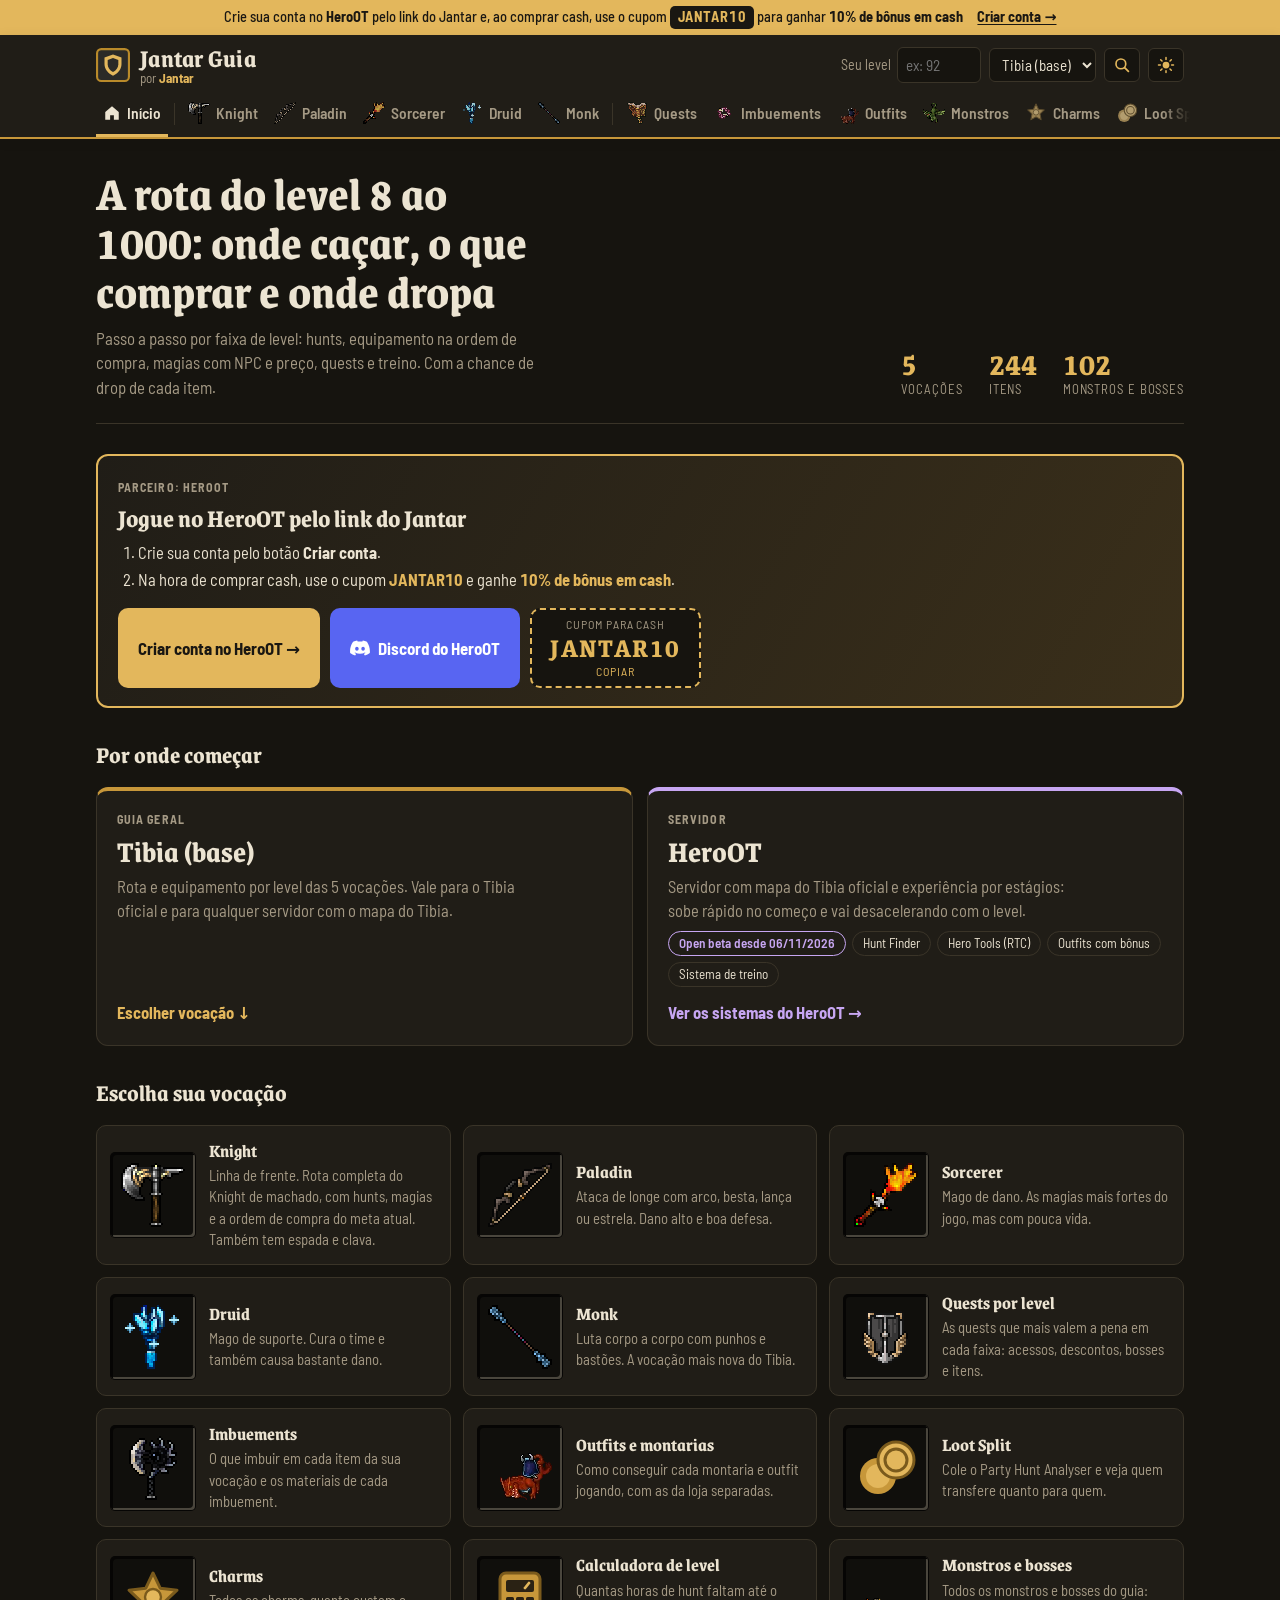
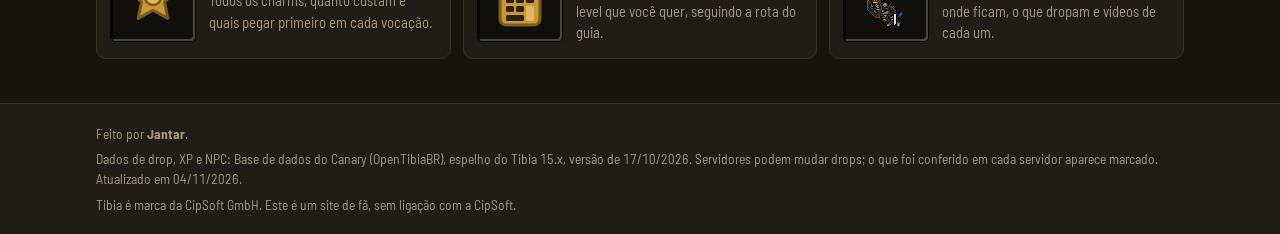
==== commit d741ae89: "Calculadora: hunts do caminho viram links para a página da classe O link abre a vocação na faixa cer" ====
--- a/index.html
+++ b/index.html
@@ -27,7 +27,7 @@
 <script type="application/ld+json">{"@context":"https://schema.org","@type":"WebSite","name":"Jantar Guia","url":"https://jantarguia.com.br/","inLanguage":"pt-BR","description":"Guia de Tibia por vocação e level: hunts, equipamento, magias, quests e chance de drop."}</script>
 <link rel="preload" href="/fonts/grenze.woff2" as="font" type="font/woff2" crossorigin>
 <link rel="preload" href="/fonts/barlow-semi-condensed-400.woff2" as="font" type="font/woff2" crossorigin>
-<style id="css">@font-face{font-family:'Grenze';font-style:normal;font-weight:500 700;font-display:swap;src:url(/fonts/grenze.woff2) format('woff2');unicode-range:U+0000-00FF, U+0131, U+0152-0153, U+02BB-02BC, U+02C6, U+02DA, U+02DC, U+0304, U+0308, U+0329, U+2000-206F, U+20AC, U+2122, U+2191, U+2193, U+2212, U+2215, U+FEFF, U+FFFD} @font-face{font-family:'Barlow Semi Condensed';font-style:normal;font-weight:400;font-display:swap;src:url(/fonts/barlow-semi-condensed-400.woff2) format('woff2');unicode-range:U+0000-00FF, U+0131, U+0152-0153, U+02BB-02BC, U+02C6, U+02DA, U+02DC, U+0304, U+0308, U+0329, U+2000-206F, U+20AC, U+2122, U+2191, U+2193, U+2212, U+2215, U+FEFF, U+FFFD} @font-face{font-family:'Barlow Semi Condensed';font-style:normal;font-weight:500;font-display:swap;src:url(/fonts/barlow-semi-condensed-500.woff2) format('woff2');unicode-range:U+0000-00FF, U+0131, U+0152-0153, U+02BB-02BC, U+02C6, U+02DA, U+02DC, U+0304, U+0308, U+0329, U+2000-206F, U+20AC, U+2122, U+2191, U+2193, U+2212, U+2215, U+FEFF, U+FFFD} @font-face{font-family:'Barlow Semi Condensed';font-style:normal;font-weight:600;font-display:swap;src:url(/fonts/barlow-semi-condensed-600.woff2) format('woff2');unicode-range:U+0000-00FF, U+0131, U+0152-0153, U+02BB-02BC, U+02C6, U+02DA, U+02DC, U+0304, U+0308, U+0329, U+2000-206F, U+20AC, U+2122, U+2191, U+2193, U+2212, U+2215, U+FEFF, U+FFFD} @font-face{font-family:'Barlow Semi Condensed';font-style:normal;font-weight:700;font-display:swap;src:url(/fonts/barlow-semi-condensed-700.woff2) format('woff2');unicode-range:U+0000-00FF, U+0131, U+0152-0153, U+02BB-02BC, U+02C6, U+02DA, U+02DC, U+0304, U+0308, U+0329, U+2000-206F, U+20AC, U+2122, U+2191, U+2193, U+2212, U+2215, U+FEFF, U+FFFD} :root{ --bg:#16140f; --panel:#201d17; --panel-2:#2a261e; --ink:#ece4d2; --muted:#a59a85; --line:#3a3428; --gold:#e3b75c; --gold-2:#c7973a; --gold-soft:#3a2f1a; --slot:#100f0c; --slot-hi:#4a463d; --slot-lo:#060504; --srv:#c7a6f2; --srv-soft:#2c2338; --here:#82cfa2; --here-soft:#1c3226; --common:#7ccb8f; --uncommon:#86b2f2; --rare:#f2b45c; --display:"Grenze",Georgia,serif; --body:"Barlow Semi Condensed","Arial Narrow",system-ui,sans-serif; --mono:"Barlow Semi Condensed","Arial Narrow",system-ui,sans-serif; color-scheme:dark; } :root[data-theme="light"]{ --bg:#f3f0e8; --panel:#fffdf8; --panel-2:#ebe5d8; --ink:#231d14; --muted:#6a6152; --line:#d9d0bd; --gold:#8f6410; --gold-2:#b98a2a; --gold-soft:#f3e6c6; --slot:#2b2a27; --slot-hi:#57544d; --slot-lo:#141311; --srv:#6b3fa0; --srv-soft:#efe7f8; --here:#2f6b4f; --here-soft:#dcecdf; --common:#3f7d4f; --uncommon:#3567a8; --rare:#b06a10; color-scheme:light; } *{box-sizing:border-box} [hidden]{display:none!important} html{-webkit-text-size-adjust:100%} body{background:var(--bg);color:var(--ink);font-family:var(--body);font-size:16.5px;line-height:1.45;margin:0;font-variant-numeric:tabular-nums} a{color:var(--gold)} .wrap{max-width:1120px;margin:0 auto;padding-left:max(16px,env(safe-area-inset-left,0px));padding-right:max(16px,env(safe-area-inset-right,0px))} .bar{position:sticky;top:0;z-index:5;background:var(--panel);border-bottom:2px solid var(--gold-2);padding-top:env(safe-area-inset-top,0px);box-shadow:0 2px 12px rgb(0 0 0 / .08)} .bar .wrap{padding-block:12px 10px;display:flex;flex-direction:column;gap:10px} .top{display:flex;align-items:center;justify-content:space-between;gap:12px;flex-wrap:wrap} .brand{display:flex;align-items:center;gap:10px;text-decoration:none;color:var(--ink)} .brand-mark{width:34px;height:34px;flex:none} .brand-txt{display:flex;flex-direction:column;line-height:1.05} .brand-name{font-family:var(--display);font-weight:700;font-size:1.6rem;letter-spacing:.01em} .by{font-size:.82rem;color:var(--muted)}.by b{color:var(--gold)} .ctrls{display:flex;gap:10px;flex-wrap:wrap;align-items:center} .theme{font:inherit;font-size:.85rem;border:1px solid var(--line);background:var(--bg);color:var(--ink);border-radius:6px;padding:6px 10px;cursor:pointer} .theme:hover{border-color:var(--gold-2)} .filter-note{display:flex;gap:10px;flex-wrap:wrap;align-items:center;font-size:.9rem;color:var(--muted);background:var(--panel);border:1px dashed var(--gold-2);border-radius:8px;padding:8px 12px} .filter-note button{font:inherit;font-size:.9rem;background:none;border:0;color:var(--gold);text-decoration:underline;cursor:pointer;padding:0} .field{display:flex;align-items:center;gap:6px;font-size:.88rem;color:var(--muted)} .field input,.field select{font:inherit;font-size:.95rem;padding:6px 8px;border:1px solid var(--line);border-radius:6px;background:var(--bg);color:var(--ink)} .field input{width:5.5em;font-family:var(--mono)} .tabs,.chips{display:flex;gap:6px;overflow-x:auto;scrollbar-width:none;padding-bottom:2px} .tabs::-webkit-scrollbar,.chips::-webkit-scrollbar{display:none} .tab,.chip{flex:none;border:1px solid var(--line);background:var(--bg);color:var(--ink);border-radius:999px;padding:6px 14px;font:inherit;font-weight:500;cursor:pointer;text-decoration:none;display:inline-flex;align-items:center;gap:6px} .tab:hover,.chip:hover{border-color:var(--gold-2)} .tab[aria-current="page"]{background:var(--ink);color:var(--bg);border-color:var(--ink)} .tab.srv{border-color:var(--srv);color:var(--srv)} .tab.srv[aria-current="page"]{background:var(--srv);color:var(--panel)} .chip{padding:4px 12px;font-size:.9rem} .chip[aria-pressed="true"]{background:var(--gold-soft);border-color:var(--gold)} :is(.tab,.chip,.theme,input,select,a,button):focus-visible{outline:2px solid var(--gold);outline-offset:2px} main .wrap{padding-block:22px 44px;display:flex;flex-direction:column;gap:30px} h1,h2{font-family:var(--display);margin:0;text-wrap:balance} .page-h{display:flex;flex-direction:column;gap:6px} .page-h h1{font-size:1.55rem} .intro{color:var(--muted);margin:0;max-width:68ch} .loading{color:var(--muted)} .legend{display:flex;gap:16px;flex-wrap:wrap;font-size:.85rem;color:var(--muted);align-items:center} .notice{background:var(--srv-soft);border:1px solid var(--srv);border-radius:10px;padding:12px 14px;display:flex;flex-direction:column;gap:4px;max-width:80ch} .notice b,.notice a{color:var(--srv)} .tier{display:flex;flex-direction:column;gap:14px} .tier-h{display:flex;align-items:center;gap:12px;flex-wrap:wrap} .lvl-badge{font-family:var(--display);font-weight:700;font-size:1.05rem;background:var(--slot);color:var(--gold);border:1px solid var(--gold-2);border-radius:6px;padding:3px 12px;box-shadow:inset 1px 1px 0 var(--slot-hi),inset -1px -1px 0 var(--slot-lo);font-variant-numeric:tabular-nums} .tier-h h2{font-size:1.15rem;color:var(--muted);font-weight:500} .rule{flex:1;height:1px;background:var(--line);min-width:20px} .here{font-size:.75rem;font-weight:700;color:var(--here);background:var(--here-soft);border-radius:999px;padding:3px 10px;letter-spacing:.05em;text-transform:uppercase} .grid{display:grid;grid-template-columns:repeat(auto-fill,minmax(300px,1fr));gap:14px} .card{background:var(--panel);border:1px solid var(--line);border-radius:10px;padding:14px;display:flex;flex-direction:column;gap:10px;min-width:0} .card:hover{border-color:var(--gold-2)} .head{display:flex;gap:12px;align-items:center;min-width:0} .head-txt{display:flex;flex-direction:column;gap:2px;min-width:0} .slot{flex:none;width:56px;height:56px;display:grid;place-items:center;background:var(--slot);border-radius:4px;box-shadow:inset 2px 2px 0 var(--slot-lo),inset -2px -2px 0 var(--slot-hi),0 0 0 1px var(--slot-lo)} .slot img{width:32px;height:32px;image-rendering:pixelated;transform:scale(1.5)} .slot.big{width:84px;height:84px} .slot.big img{width:auto;height:auto;max-width:64px;max-height:64px;transform:none} .meta{font-size:.75rem;color:var(--muted);text-transform:uppercase;letter-spacing:.07em} .name{font-family:var(--display);font-weight:700;font-size:1.15rem;color:var(--ink);text-decoration:none;line-height:1.15} a.name:hover{color:var(--gold)} .stats-line{display:flex;gap:8px;flex-wrap:wrap;align-items:center} .req{font-family:var(--mono);font-size:.75rem;color:var(--gold);border:1px solid var(--gold-2);border-radius:4px;padding:0 6px} .req.none{color:var(--muted);border-color:var(--line)} .attr{font-family:var(--mono);font-size:.75rem;color:var(--muted)} .how{display:flex;flex-direction:column;gap:8px;border-top:1px dashed var(--line);padding-top:10px} .how-t{font-size:.72rem;text-transform:uppercase;letter-spacing:.08em;color:var(--muted);font-weight:700} .src{display:grid;grid-template-columns:auto 1fr auto;gap:2px 10px;align-items:center;font-size:.92rem} .mon-ico{width:32px;height:32px;object-fit:contain;image-rendering:pixelated;grid-row:span 2} .src .m{font-weight:700;min-width:0} .src .c{font-family:var(--mono);font-size:.82rem;display:flex;align-items:center;gap:5px;justify-self:end} .src .w{grid-column:2/-1;color:var(--muted);font-size:.84rem} .boss-tag{display:inline-block;font-size:.68rem;font-weight:700;letter-spacing:.06em;text-transform:uppercase;color:#fff;background:#9b3b2f;border-radius:4px;padding:1px 6px;margin-right:2px;vertical-align:1px} .dot{width:9px;height:9px;border-radius:50%;display:inline-block;flex:none} .common{background:var(--common)}.uncommon{background:var(--uncommon)}.rare{background:var(--rare)} .line{font-size:.9rem}.line b{font-weight:700} .tip{font-size:.9rem;color:var(--muted);margin:0;padding-left:10px;border-left:2px solid var(--gold-2)} .srvnote{font-size:.9rem;background:var(--srv-soft);border-left:3px solid var(--srv);padding:6px 8px;border-radius:4px} .links{display:flex;gap:14px;font-size:.9rem;flex-wrap:wrap} .sys{display:grid;grid-template-columns:repeat(auto-fill,minmax(260px,1fr));gap:12px} .foot{border-top:1px solid var(--line);color:var(--muted);font-size:.85rem;background:var(--panel)} .foot .wrap{padding-block:20px calc(20px + env(safe-area-inset-bottom,0px));display:flex;flex-direction:column;gap:6px} @media (max-width:520px){.grid{grid-template-columns:1fr}} @media (prefers-reduced-motion:no-preference){.tier{transition:opacity .2s}.card{transition:border-color .15s}} .home-hero{display:flex;flex-wrap:wrap;align-items:flex-end;justify-content:space-between;gap:20px;padding-block:8px 6px;border-bottom:1px solid var(--line);padding-bottom:24px} .home-hero-txt{display:flex;flex-direction:column;gap:10px;min-width:0} .home-hero h1{font-family:var(--display);font-weight:700;font-size:clamp(2rem,5vw,3rem);line-height:1.02;margin:0;max-width:18ch;text-wrap:balance} .home-hero p{margin:0;color:var(--muted);max-width:56ch;font-size:1.05rem} .stats{display:flex;gap:26px;flex-wrap:wrap} .stat{display:flex;flex-direction:column} .stat b{font-family:var(--display);font-size:2rem;color:var(--gold);line-height:1} .stat span{font-size:.8rem;color:var(--muted);text-transform:uppercase;letter-spacing:.07em} .home-block{display:flex;flex-direction:column;gap:14px} .block-h{font-size:1.5rem} .paths{display:grid;grid-template-columns:repeat(auto-fit,minmax(280px,1fr));gap:14px} .path{all:unset;box-sizing:border-box;cursor:pointer;display:flex;flex-direction:column;gap:8px;padding:20px;border-radius:12px;background:var(--panel);border:1px solid var(--line);border-top:4px solid var(--gold-2);color:var(--ink);text-decoration:none;min-width:0} .path:hover{border-color:var(--gold-2)} .path:focus-visible{outline:2px solid var(--gold);outline-offset:2px} .srv-path{border-top-color:var(--srv)} .srv-path:hover{border-color:var(--srv)} .path-kicker{font-size:.75rem;text-transform:uppercase;letter-spacing:.09em;color:var(--muted);font-weight:700} .path-title{font-family:var(--display);font-weight:700;font-size:1.9rem;line-height:1} .path-txt{color:var(--muted);max-width:52ch} .path-tags{display:flex;gap:6px;flex-wrap:wrap} .pill{font-size:.82rem;border:1px solid var(--line);border-radius:999px;padding:2px 10px;color:var(--ink)} .pill.srv{border-color:var(--srv);color:var(--srv);font-weight:600} .path-go{margin-top:auto;padding-top:6px;font-weight:700;color:var(--gold)} .srv-path .path-go{color:var(--srv)} .vocs{display:grid;grid-template-columns:repeat(auto-fill,minmax(300px,1fr));gap:12px} .voc{display:flex;gap:14px;align-items:center;padding:14px;border-radius:10px;background:var(--panel);border:1px solid var(--line);text-decoration:none;color:var(--ink);min-width:0} .voc:hover{border-color:var(--gold-2)} .voc .slot.big img{width:32px;height:32px;max-width:none;max-height:none;transform:scale(2);image-rendering:pixelated} .voc-txt{display:flex;flex-direction:column;gap:4px;min-width:0} .voc-desc{font-size:.92rem;color:var(--muted)} @media (max-width:520px){.home-hero h1{font-size:2rem}.stats{gap:18px}.vocs,.paths{grid-template-columns:1fr}} .quest{gap:10px} .q-head{display:flex;justify-content:space-between;align-items:baseline;gap:10px} .q-txt{margin:0;color:var(--ink)} .q-warn{font-size:.88rem;font-weight:700;color:var(--rare);border-left:3px solid var(--rare);padding-left:8px} .q-items{display:flex;flex-wrap:wrap;gap:6px} .q-item{display:inline-flex;align-items:center;gap:4px;font-size:.88rem;background:var(--bg);border:1px solid var(--line);border-radius:6px;padding:2px 8px 2px 4px} .q-ico{width:24px;height:24px;image-rendering:pixelated} .foot-note{font-size:.85rem;color:var(--muted);margin:0} .grid:has(> .quest){align-items:start} .quest.has-outfit{border-color:var(--gold-2);box-shadow:0 0 0 1px var(--gold-2),0 6px 24px -12px var(--gold-2);background:linear-gradient(180deg,var(--gold-soft),var(--panel) 90px)} .outfit-badge{display:flex;align-items:center;gap:10px;padding:8px 10px;border-radius:8px;background:var(--slot);border:1px solid var(--gold-2);color:#e3b75c} .outfit-badge small{display:block;font-size:.7rem;text-transform:uppercase;letter-spacing:.08em;color:#a59a85} .outfit-badge b{font-family:var(--display);font-size:1.25rem;line-height:1.05} .outfit-ico{font-size:1.4rem;line-height:1} .chip-outfit[aria-pressed="true"]{background:var(--slot);color:#e3b75c;border-color:var(--gold-2)} .q-det{border-top:1px dashed var(--line);padding-top:8px} .q-det summary{cursor:pointer;font-weight:700;color:var(--gold);list-style:none;display:flex;align-items:center;gap:6px} .q-det summary::-webkit-details-marker{display:none} .q-det summary::before{content:"▸";transition:transform .15s} .q-det[open] summary::before{transform:rotate(90deg)} .q-det dl{display:grid;grid-template-columns:repeat(3,minmax(0,1fr));gap:8px 12px;margin:10px 0 0} .q-det dl>div{min-width:0} .q-det .wide{grid-column:1/-1} .q-det dt{font-size:.72rem;text-transform:uppercase;letter-spacing:.08em;color:var(--muted);font-weight:700} .q-det dd{margin:2px 0 0;font-size:.95rem} .look-switch .chip{font-size:1rem;padding:6px 16px} .look-bar{display:flex;flex-wrap:wrap;gap:10px;align-items:center;justify-content:space-between} .look-bar .chips{flex-wrap:wrap} .look-search input{width:14em;font-family:var(--body)} .look-grid{align-items:start} .look-slot img{width:64px!important;height:64px!important;max-width:none!important;max-height:none!important;transform:none!important;object-fit:contain;image-rendering:pixelated} .look .q-txt{font-size:.95rem} .badge-pic{flex:none;width:64px;height:64px;display:grid;place-items:center;border-radius:6px;background:#0b0a08;box-shadow:inset 1px 1px 0 #000,inset -1px -1px 0 #3a362e} .badge-pic img{width:64px;height:64px;object-fit:contain;image-rendering:pixelated} .mount-badge em{display:block;font-style:normal;font-size:.82rem;color:#c9bfa9;margin-top:2px;line-height:1.3} .mode-switch{margin-top:-14px} .muted{color:var(--muted);margin:0;font-size:.92rem} .resumo{background:var(--panel);border:1px solid var(--gold-2);border-radius:12px;padding:18px;display:flex;flex-direction:column;gap:16px} .resumo-h{display:flex;flex-direction:column;gap:2px} .resumo-h h2{font-size:1.5rem} .resumo-grid{display:grid;grid-template-columns:repeat(auto-fit,minmax(230px,1fr));gap:12px} .rbox{background:var(--bg);border:1px solid var(--line);border-radius:8px;padding:12px;display:flex;flex-direction:column;gap:6px} .rbox p,.rbox ul{margin:0;font-size:.95rem} .rbox ul{padding-left:18px;display:flex;flex-direction:column;gap:3px} .linha-wrap{display:flex;flex-direction:column;gap:8px} .linha{list-style:none;margin:0;padding:0;display:grid;grid-template-columns:repeat(auto-fill,minmax(150px,1fr));gap:8px;counter-reset:l} .linha a{display:flex;flex-direction:column;gap:2px;height:100%;text-decoration:none;color:var(--ink);background:var(--bg);border:1px solid var(--line);border-left:3px solid var(--gold-2);border-radius:6px;padding:8px 10px;font-size:.88rem;line-height:1.25} .linha a:hover{border-color:var(--gold)} .linha b{font-family:var(--display);color:var(--gold);font-size:1.1rem} .linha b::before{content:"lvl ";font-family:var(--body);font-size:.75rem;color:var(--muted);font-weight:500} .steps{display:flex;flex-direction:column;gap:34px} .step{display:flex;flex-direction:column;gap:12px;scroll-margin-top:190px} .step-h{display:flex;align-items:center;gap:10px;flex-wrap:wrap} .step-n{width:30px;height:30px;border-radius:50%;display:grid;place-items:center;font-family:var(--display);font-weight:700;background:var(--gold);color:var(--bg);flex:none} .step-obj{margin:0;font-size:1.08rem;font-weight:600;max-width:75ch} .step.is-here .step-n{background:var(--here)} .step-grid{display:grid;grid-template-columns:repeat(auto-fit,minmax(320px,1fr));gap:12px} .sbox{background:var(--panel);border:1px solid var(--line);border-radius:10px;padding:12px 14px;display:flex;flex-direction:column;gap:8px;min-width:0} .how-t.t2{margin-top:6px} .hrow,.irow summary{display:flex;gap:10px;align-items:flex-start} .hrow + .hrow,.irow + .irow{border-top:1px dashed var(--line);padding-top:8px} .hrow-txt,.irow-txt{display:flex;flex-direction:column;gap:1px;min-width:0;flex:1} .hrow-txt b,.irow-txt b{font-size:1.02rem} .hrow-onde{font-size:.92rem} .hrow-nota,.irow-w{font-size:.86rem;color:var(--muted)} .hrow .slot,.irow .slot{width:44px;height:44px} .hrow .slot img,.irow .slot img{transform:none;max-width:40px;max-height:40px;width:auto;height:auto} .irow summary{cursor:pointer;list-style:none} .irow summary::-webkit-details-marker{display:none} .irow-more{flex:none;width:24px;height:24px;border:1px solid var(--line);border-radius:6px;display:grid;place-items:center;color:var(--muted);font-weight:700;align-self:center} .irow[open] .irow-more{transform:rotate(45deg);color:var(--gold);border-color:var(--gold-2)} .irow-body{margin-top:8px} .irow-body .card{background:var(--bg)} .srow{display:grid;grid-template-columns:2.2em 1fr auto;gap:0 10px;align-items:baseline;padding:5px 0;font-size:.93rem} .srow + .srow{border-top:1px dashed var(--line)} .srow .s-lv{font-family:var(--display);color:var(--muted);text-align:right} .srow .s-n{display:flex;flex-wrap:wrap;gap:0 8px;align-items:baseline;min-width:0} .srow code{font-family:var(--mono);font-size:.85rem;color:var(--muted);font-style:italic} .srow .s-p{font-size:.85rem;white-space:nowrap} .srow .s-npc{grid-column:2/-1;font-size:.8rem;color:var(--muted)} .srow.ess .s-lv{color:var(--gold)} .srow.ess .s-n b{color:var(--gold)} .more summary{cursor:pointer;color:var(--gold);font-size:.9rem;padding:6px 0} .q-links{display:flex;flex-wrap:wrap;gap:6px} .q-links .pill{text-decoration:none} .q-links .pill small{color:var(--muted)} .pill-gold{border-color:var(--gold-2);color:var(--gold)} .step-treino{margin:0;font-size:.95rem} @media (max-width:520px){.step-grid{grid-template-columns:1fr}.resumo{padding:14px}.step{scroll-margin-top:230px}} .step-obj .obj-w{display:block;font-weight:500} .step-obj .obj-w + .obj-w{margin-top:3px} .step-obj .obj-w b{color:var(--gold)} .linha-w{font-family:var(--display);font-weight:700;color:var(--gold);margin-top:4px} .hrow-yt{display:inline-flex;align-items:center;gap:5px;align-self:flex-start;margin-top:4px;font-size:.84rem;font-weight:600;text-decoration:none;color:var(--ink);border:1px solid var(--line);border-radius:999px;padding:2px 10px 2px 7px} .hrow-yt svg{width:14px;height:14px;color:#e5483b} .hrow-yt:hover{border-color:var(--gold-2);color:var(--gold)} .yt-mini{color:var(--gold);font-weight:600;text-decoration:none;white-space:nowrap} .yt-mini::before{content:"▶ ";color:#e5483b;font-size:.8em} .yt-mini:hover{text-decoration:underline} .quest .hrow-yt{margin-top:0} .slot.place svg{width:22px;height:22px;color:var(--gold)} .imbu-rec{display:grid;grid-template-columns:repeat(auto-fill,minmax(240px,1fr));gap:10px} .imbu-what{color:var(--gold);font-size:1.02rem} .imbu-info{display:grid;grid-template-columns:minmax(220px,1fr) 2fr;gap:12px} .imbu-info ul{margin:0;padding-left:18px;display:flex;flex-direction:column;gap:4px;font-size:.93rem} .imbu-lv{display:flex;flex-direction:column;gap:8px;border-top:1px dashed var(--line);padding-top:10px} .imbu-lv > div{display:flex;flex-direction:column;gap:1px} .imbu-items{font-size:.84rem;color:var(--muted)} @media (max-width:640px){.imbu-info{grid-template-columns:1fr}} .bar .wrap{padding-block:10px 0;gap:8px} .sr{position:absolute;width:1px;height:1px;overflow:hidden;clip:rect(0 0 0 0)} .ctrls{gap:8px;flex-wrap:nowrap} .field.lvl span{white-space:nowrap} .field select{max-width:9.5em} .theme{width:36px;height:34px;padding:0;display:grid;place-items:center;flex:none} .theme svg{width:18px;height:18px;color:var(--gold)} .tabs{gap:2px;align-items:stretch;margin-inline:-6px;padding-inline:6px;padding-bottom:0} .tabs.over{-webkit-mask-image:linear-gradient(90deg,#000 calc(100% - 28px),transparent);mask-image:linear-gradient(90deg,#000 calc(100% - 28px),transparent)} .tab-group{display:flex;gap:2px;flex:none} .tab{border:0;border-radius:0;background:none;color:var(--muted);padding:8px 7px 10px;border-bottom:3px solid transparent;font-weight:600;gap:6px;font-size:.97rem;transition:color .15s,border-color .15s} .tab:hover{color:var(--ink);border-bottom-color:var(--line)} .tab[aria-current="page"]{background:none;color:var(--ink);border-bottom-color:var(--gold)} .tab-ico{width:22px;height:22px;object-fit:contain;image-rendering:pixelated;flex:none} .tab:not([aria-current="page"]) .tab-ico{filter:saturate(.6) brightness(.85)} .tab-svg{width:18px;height:18px;flex:none} .tab-sep{flex:none;width:1px;background:var(--line);margin:9px 4px 12px} .tab.srv{color:var(--srv);border-bottom-color:transparent} .tab.srv[aria-current="page"]{background:none;color:var(--srv);border-bottom-color:var(--srv)} .bar .chips{padding-block:2px 10px} .bar .chips[hidden]+*{display:none} @media (max-width:640px){ .top{flex-wrap:wrap;row-gap:8px} .ctrls{width:100%} .field.lvl{flex:1} .field.lvl input{width:100%;min-width:4em} .field select{max-width:none} .tab{padding:8px 8px 10px} } .imbu-items{display:flex;flex-wrap:wrap;gap:5px;margin-top:4px} .imbu-it{font-size:.85rem;color:var(--ink);background:var(--gold-soft);border:1px solid var(--gold-2);border-radius:6px;padding:2px 8px;line-height:1.35} .imbu-it b{color:var(--gold);font-family:var(--display);margin-right:2px} .imbu-it.novo::after{content:"novo";margin-left:6px;font-size:.68rem;font-weight:700;text-transform:uppercase;letter-spacing:.05em;color:var(--bg);background:var(--gold);border-radius:4px;padding:0 4px;vertical-align:1px} .imbu-lv > div:first-child .imbu-it.novo::after{display:none} .rec-cost{display:flex;flex-direction:column;gap:8px;border-top:1px dashed var(--line);padding-top:8px;margin-top:2px} .rec-line{display:flex;flex-direction:column;gap:2px} .rec-line > a{font-size:.82rem;font-weight:700;color:var(--gold);text-decoration:none;text-transform:uppercase;letter-spacing:.05em} .rec-line > a:hover{text-decoration:underline} .rec-note{font-size:.84rem;color:var(--muted)} .imbu-it.gt{background:var(--slot);border-style:dashed;color:var(--muted)} .card.imbu,.tier{scroll-margin-top:130px} .rec-cost{flex-direction:row;flex-wrap:wrap;gap:6px} .rec-chip{display:inline-flex;align-items:center;gap:6px;text-decoration:none;color:var(--ink);background:var(--bg);border:1px solid var(--gold-2);border-radius:6px;padding:3px 8px;font-size:.86rem} .rec-chip:hover{background:var(--gold-soft)} .rec-chip b{color:var(--gold)} .gt-n{font-weight:600} .rec-see{color:var(--muted)} .topcupom{background:var(--gold);color:#1a1712;font-size:.9rem;font-weight:500} .topcupom .wrap{display:flex;align-items:center;justify-content:center;gap:6px 14px;flex-wrap:wrap;padding-block:6px} .topcupom a{color:#1a1712;font-weight:700;text-decoration:underline;text-underline-offset:2px} .tb-code{font:inherit;font-weight:800;letter-spacing:.06em;background:#1a1712;color:var(--gold);border:0;border-radius:5px;padding:1px 8px;cursor:pointer} .tb-code.copied{background:#2e6b3a;color:#fff} .promo{display:flex;align-items:center;justify-content:space-between;gap:16px 24px;flex-wrap:wrap;background:linear-gradient(120deg,var(--panel),var(--gold-soft));border:2px solid var(--gold);border-radius:12px;padding:18px 20px} .promo h2{margin:2px 0 4px;font-size:1.35rem} .promo p{margin:0;color:var(--muted)} .promo.big h2{font-size:1.6rem} .promo-act{display:flex;gap:10px;flex-wrap:wrap;align-items:stretch} .promo-code{display:flex;flex-direction:column;align-items:center;justify-content:center;gap:0;font:inherit;cursor:pointer;background:var(--bg);color:var(--ink);border:2px dashed var(--gold);border-radius:10px;padding:6px 18px;min-width:150px} .promo-code span{font-size:.75rem;text-transform:uppercase;letter-spacing:.08em;color:var(--muted)} .promo-code b{font-family:var(--display);font-size:1.7rem;color:var(--gold);letter-spacing:.06em;line-height:1.1} .promo-code .copy-lbl{color:var(--gold)} .promo-code.copied{border-style:solid;border-color:#3f9c55} .promo-code.copied .copy-lbl{color:#3f9c55} .promo-btn{display:flex;align-items:center;justify-content:center;background:var(--gold);color:#1a1712;font-weight:700;font-size:1.05rem;text-decoration:none;border-radius:10px;padding:10px 20px} .promo-btn:hover{filter:brightness(1.08)} @media (max-width:640px){.promo-act,.promo-code,.promo-btn{width:100%}.promo.big h2{font-size:1.3rem}} .promo-bonus{color:var(--gold)} .promo-steps{margin:4px 0 0;padding-left:20px;color:var(--ink);display:flex;flex-direction:column;gap:3px} .promo-btn.discord{background:#5865f2;color:#fff;gap:8px} .promo-btn.discord svg{width:20px;height:20px} .set-bar{display:flex;flex-direction:column;gap:8px;margin:0 0 12px} .set-row{display:grid;grid-template-columns:repeat(auto-fill,minmax(96px,1fr));gap:8px} .set-slot{display:flex;flex-direction:column;align-items:center;gap:5px;text-align:center;background:var(--panel);border:1px solid var(--line);border-radius:8px;padding:8px 6px;min-width:0} .set-slot b{font-size:.82rem;font-weight:600;line-height:1.15;overflow-wrap:anywhere} .set-slot.novo{border-color:var(--gold-2);background:var(--gold-soft)} .set-slot.vazio{opacity:.55} .set-slot.vazio b{font-weight:500;color:var(--muted)} .loading { display: none; } .prerender { padding: 24px 0; line-height: 1.5; } .prerender h1, .prerender h2, .prerender h3 { margin: 1em 0 .4em; } .prerender ul { padding-left: 20px; } .loot-box{margin-top:16px} #lootxt{width:100%;box-sizing:border-box;resize:vertical;background:var(--panel-2);color:var(--ink);border:1px solid var(--line);border-radius:8px;padding:10px;font:inherit} .loot-acts{display:flex;gap:8px;flex-wrap:wrap} .loot-btn{background:var(--gold-soft);color:var(--gold);border:1px solid var(--gold-2);border-radius:8px;padding:8px 12px;min-height:38px;font:inherit;font-weight:600;cursor:pointer} .loot-btn.copied{background:var(--here-soft);color:var(--here);border-color:var(--here)} .loot-scroll{overflow-x:auto} .loot-t{width:100%;border-collapse:collapse;min-width:560px} .loot-t th{text-align:right;color:var(--muted);font-weight:600;padding:6px 8px;border-bottom:1px solid var(--line)} .loot-t td{text-align:right;padding:6px 8px;border-bottom:1px solid var(--line)} .loot-t th:first-child,.loot-t td:first-child{text-align:left} .loot-t small{color:var(--gold)} .loot-t tr.off td{opacity:.45} .loot-t input[type=number]{width:100px;box-sizing:border-box;background:var(--panel-2);color:var(--ink);border:1px solid var(--line);border-radius:6px;padding:6px;font:inherit;text-align:right} .loot-t input[type=checkbox]{width:20px;height:20px;accent-color:var(--gold)} .loot-sum{display:grid;grid-template-columns:repeat(auto-fit,minmax(180px,1fr));gap:12px} .loot-sum b{display:block;font-size:1.5rem;color:var(--here)} .loot-sum b.neg{color:var(--rare)} .loot-tr{display:flex;justify-content:space-between;align-items:center;gap:10px;flex-wrap:wrap;padding:8px 0;border-top:1px solid var(--line)} .hmode{display:inline-block;margin-left:6px;padding:0 6px;border-radius:999px;font-size:.72rem;font-weight:700;text-transform:none;letter-spacing:0;border:1px solid currentColor;vertical-align:1px} .hmode-solo{color:#4aa865} .hmode-pt{color:#d0843a} .hmode-ambos{color:var(--gold-2)} .hrow-xp{display:flex;flex-wrap:wrap;gap:2px 12px;font-size:.86rem;margin:2px 0} .hrow-xp .pos b{color:#4aa865} .hrow-xp .neg b{color:#d0564c} .hunt-src{font-size:.78rem;color:var(--muted);margin:10px 0 0;line-height:1.4} .calc-box{display:flex;flex-direction:column;gap:10px;margin-bottom:14px} .calc-box .t2{margin-top:6px} .calc-grid{display:grid;grid-template-columns:repeat(auto-fit,minmax(160px,1fr));gap:10px 12px;align-items:end} .calc-grid label{display:flex;flex-direction:column;gap:4px;min-width:0} .calc-grid label.wide{grid-column:1/-1} .calc-grid input:not([type=checkbox]),.calc-grid select{font:inherit;font-size:1rem;padding:9px 10px;min-height:42px;border:1px solid var(--line);border-radius:8px;background:var(--bg);color:var(--ink);width:100%;min-width:0;box-sizing:border-box} .calc-grid label.chk{flex-direction:row;align-items:center;gap:8px;min-height:42px;cursor:pointer} .calc-grid label.chk input{width:20px;height:20px;accent-color:var(--gold-2);flex:none} .seg{display:flex;flex-wrap:wrap;gap:8px} .seg-b{font:inherit;font-weight:600;border:1px solid var(--line);background:var(--bg);color:var(--ink);border-radius:999px;padding:8px 14px;min-height:40px;cursor:pointer} .seg-b[aria-pressed=true]{background:var(--gold-soft);color:var(--gold);border-color:var(--gold-2)} .calc-sum b{font-variant-numeric:tabular-nums} .calc-seg{display:flex;flex-wrap:wrap;align-items:center;gap:6px 12px;padding:8px 0;border-top:1px dashed var(--line)} .calc-seg .lvl-badge{font-size:.9rem;padding:2px 8px} .calc-seg-n{display:flex;flex-direction:column;flex:1 1 180px;min-width:0} .calc-seg-n small{color:var(--muted);font-size:.85rem} .calc-seg-v{font-size:.92rem;color:var(--muted);white-space:nowrap} .calc-seg-v b{color:var(--ink)} .calc-warn{flex-basis:100%;font-size:.82rem;color:var(--srv);background:var(--srv-soft);border-radius:6px;padding:6px 8px} .calc-rate{font-size:.88rem;margin:4px 0 0;line-height:1.5} .srv-info{display:grid;grid-template-columns:repeat(auto-fit,minmax(150px,1fr));gap:10px;margin:14px 0} .srv-info .stat{background:var(--panel);border:1px solid var(--line);border-radius:10px;padding:10px 12px;display:flex;flex-direction:column;gap:2px} .srv-info .stat span{font-size:.8rem;color:var(--muted)} .srv-info .stat b{font-size:1rem} .srv-rates{display:grid;grid-template-columns:repeat(auto-fit,minmax(200px,1fr));gap:12px;align-items:start} .st-t{width:100%;border-collapse:collapse;font-size:.92rem;font-variant-numeric:tabular-nums} .st-t th{text-align:left;font-size:.75rem;color:var(--muted);font-weight:600;padding:2px 0} .st-t td{padding:4px 0;border-top:1px dashed var(--line)} .st-t td:last-child,.st-t th:last-child{text-align:right} .st-t b{color:var(--gold)} .srv-news ul,.srv-rules{margin:0;padding-left:18px;display:flex;flex-direction:column;gap:4px} .ch-list{margin:0;padding-left:18px;display:flex;flex-direction:column;gap:6px} .ch-vocs{display:grid;grid-template-columns:repeat(auto-fit,minmax(240px,1fr));gap:12px} .ch-t td{vertical-align:top} .ch-t td.nw{white-space:nowrap} .theme svg{width:18px;height:18px;display:block} .busca{position:relative;padding-bottom:10px} .busca input{width:100%;box-sizing:border-box;font:inherit;font-size:1rem;padding:10px 12px;min-height:44px;border:1px solid var(--gold-2);border-radius:8px;background:var(--bg);color:var(--ink)} .busca-res{display:flex;flex-direction:column;max-height:min(60vh,460px);overflow:auto;margin-top:6px;border-radius:8px} .busca-it{all:unset;box-sizing:border-box;display:flex;align-items:center;gap:10px;padding:6px 8px;border-radius:8px;cursor:pointer;min-height:44px} .busca-it:hover,.busca-it.on,.busca-it:focus-visible{background:var(--gold-soft)} .busca-it .slot{width:36px;height:36px;flex:none} .busca-it .slot img{max-width:32px;max-height:32px;transform:none;width:auto;height:auto} .busca-txt{display:flex;flex-direction:column;min-width:0} .busca-txt b{white-space:nowrap;overflow:hidden;text-overflow:ellipsis} .busca-txt small{color:var(--muted);font-size:.8rem;white-space:nowrap;overflow:hidden;text-overflow:ellipsis} .busca-dica{color:var(--muted);font-size:.88rem;margin:6px 2px} details.irow.busca-alvo,.hrow.busca-alvo,.step.busca-alvo{outline:2px solid var(--gold-2);outline-offset:2px;border-radius:8px} main{min-height:100vh}</style>
+<style id="css">@font-face{font-family:'Grenze';font-style:normal;font-weight:500 700;font-display:swap;src:url(/fonts/grenze.woff2) format('woff2');unicode-range:U+0000-00FF, U+0131, U+0152-0153, U+02BB-02BC, U+02C6, U+02DA, U+02DC, U+0304, U+0308, U+0329, U+2000-206F, U+20AC, U+2122, U+2191, U+2193, U+2212, U+2215, U+FEFF, U+FFFD} @font-face{font-family:'Barlow Semi Condensed';font-style:normal;font-weight:400;font-display:swap;src:url(/fonts/barlow-semi-condensed-400.woff2) format('woff2');unicode-range:U+0000-00FF, U+0131, U+0152-0153, U+02BB-02BC, U+02C6, U+02DA, U+02DC, U+0304, U+0308, U+0329, U+2000-206F, U+20AC, U+2122, U+2191, U+2193, U+2212, U+2215, U+FEFF, U+FFFD} @font-face{font-family:'Barlow Semi Condensed';font-style:normal;font-weight:500;font-display:swap;src:url(/fonts/barlow-semi-condensed-500.woff2) format('woff2');unicode-range:U+0000-00FF, U+0131, U+0152-0153, U+02BB-02BC, U+02C6, U+02DA, U+02DC, U+0304, U+0308, U+0329, U+2000-206F, U+20AC, U+2122, U+2191, U+2193, U+2212, U+2215, U+FEFF, U+FFFD} @font-face{font-family:'Barlow Semi Condensed';font-style:normal;font-weight:600;font-display:swap;src:url(/fonts/barlow-semi-condensed-600.woff2) format('woff2');unicode-range:U+0000-00FF, U+0131, U+0152-0153, U+02BB-02BC, U+02C6, U+02DA, U+02DC, U+0304, U+0308, U+0329, U+2000-206F, U+20AC, U+2122, U+2191, U+2193, U+2212, U+2215, U+FEFF, U+FFFD} @font-face{font-family:'Barlow Semi Condensed';font-style:normal;font-weight:700;font-display:swap;src:url(/fonts/barlow-semi-condensed-700.woff2) format('woff2');unicode-range:U+0000-00FF, U+0131, U+0152-0153, U+02BB-02BC, U+02C6, U+02DA, U+02DC, U+0304, U+0308, U+0329, U+2000-206F, U+20AC, U+2122, U+2191, U+2193, U+2212, U+2215, U+FEFF, U+FFFD} :root{ --bg:#16140f; --panel:#201d17; --panel-2:#2a261e; --ink:#ece4d2; --muted:#a59a85; --line:#3a3428; --gold:#e3b75c; --gold-2:#c7973a; --gold-soft:#3a2f1a; --slot:#100f0c; --slot-hi:#4a463d; --slot-lo:#060504; --srv:#c7a6f2; --srv-soft:#2c2338; --here:#82cfa2; --here-soft:#1c3226; --common:#7ccb8f; --uncommon:#86b2f2; --rare:#f2b45c; --display:"Grenze",Georgia,serif; --body:"Barlow Semi Condensed","Arial Narrow",system-ui,sans-serif; --mono:"Barlow Semi Condensed","Arial Narrow",system-ui,sans-serif; color-scheme:dark; } :root[data-theme="light"]{ --bg:#f3f0e8; --panel:#fffdf8; --panel-2:#ebe5d8; --ink:#231d14; --muted:#6a6152; --line:#d9d0bd; --gold:#8f6410; --gold-2:#b98a2a; --gold-soft:#f3e6c6; --slot:#2b2a27; --slot-hi:#57544d; --slot-lo:#141311; --srv:#6b3fa0; --srv-soft:#efe7f8; --here:#2f6b4f; --here-soft:#dcecdf; --common:#3f7d4f; --uncommon:#3567a8; --rare:#b06a10; color-scheme:light; } *{box-sizing:border-box} [hidden]{display:none!important} html{-webkit-text-size-adjust:100%} body{background:var(--bg);color:var(--ink);font-family:var(--body);font-size:16.5px;line-height:1.45;margin:0;font-variant-numeric:tabular-nums} a{color:var(--gold)} .wrap{max-width:1120px;margin:0 auto;padding-left:max(16px,env(safe-area-inset-left,0px));padding-right:max(16px,env(safe-area-inset-right,0px))} .bar{position:sticky;top:0;z-index:5;background:var(--panel);border-bottom:2px solid var(--gold-2);padding-top:env(safe-area-inset-top,0px);box-shadow:0 2px 12px rgb(0 0 0 / .08)} .bar .wrap{padding-block:12px 10px;display:flex;flex-direction:column;gap:10px} .top{display:flex;align-items:center;justify-content:space-between;gap:12px;flex-wrap:wrap} .brand{display:flex;align-items:center;gap:10px;text-decoration:none;color:var(--ink)} .brand-mark{width:34px;height:34px;flex:none} .brand-txt{display:flex;flex-direction:column;line-height:1.05} .brand-name{font-family:var(--display);font-weight:700;font-size:1.6rem;letter-spacing:.01em} .by{font-size:.82rem;color:var(--muted)}.by b{color:var(--gold)} .ctrls{display:flex;gap:10px;flex-wrap:wrap;align-items:center} .theme{font:inherit;font-size:.85rem;border:1px solid var(--line);background:var(--bg);color:var(--ink);border-radius:6px;padding:6px 10px;cursor:pointer} .theme:hover{border-color:var(--gold-2)} .filter-note{display:flex;gap:10px;flex-wrap:wrap;align-items:center;font-size:.9rem;color:var(--muted);background:var(--panel);border:1px dashed var(--gold-2);border-radius:8px;padding:8px 12px} .filter-note button{font:inherit;font-size:.9rem;background:none;border:0;color:var(--gold);text-decoration:underline;cursor:pointer;padding:0} .field{display:flex;align-items:center;gap:6px;font-size:.88rem;color:var(--muted)} .field input,.field select{font:inherit;font-size:.95rem;padding:6px 8px;border:1px solid var(--line);border-radius:6px;background:var(--bg);color:var(--ink)} .field input{width:5.5em;font-family:var(--mono)} .tabs,.chips{display:flex;gap:6px;overflow-x:auto;scrollbar-width:none;padding-bottom:2px} .tabs::-webkit-scrollbar,.chips::-webkit-scrollbar{display:none} .tab,.chip{flex:none;border:1px solid var(--line);background:var(--bg);color:var(--ink);border-radius:999px;padding:6px 14px;font:inherit;font-weight:500;cursor:pointer;text-decoration:none;display:inline-flex;align-items:center;gap:6px} .tab:hover,.chip:hover{border-color:var(--gold-2)} .tab[aria-current="page"]{background:var(--ink);color:var(--bg);border-color:var(--ink)} .tab.srv{border-color:var(--srv);color:var(--srv)} .tab.srv[aria-current="page"]{background:var(--srv);color:var(--panel)} .chip{padding:4px 12px;font-size:.9rem} .chip[aria-pressed="true"]{background:var(--gold-soft);border-color:var(--gold)} :is(.tab,.chip,.theme,input,select,a,button):focus-visible{outline:2px solid var(--gold);outline-offset:2px} main .wrap{padding-block:22px 44px;display:flex;flex-direction:column;gap:30px} h1,h2{font-family:var(--display);margin:0;text-wrap:balance} .page-h{display:flex;flex-direction:column;gap:6px} .page-h h1{font-size:1.55rem} .intro{color:var(--muted);margin:0;max-width:68ch} .loading{color:var(--muted)} .legend{display:flex;gap:16px;flex-wrap:wrap;font-size:.85rem;color:var(--muted);align-items:center} .notice{background:var(--srv-soft);border:1px solid var(--srv);border-radius:10px;padding:12px 14px;display:flex;flex-direction:column;gap:4px;max-width:80ch} .notice b,.notice a{color:var(--srv)} .tier{display:flex;flex-direction:column;gap:14px} .tier-h{display:flex;align-items:center;gap:12px;flex-wrap:wrap} .lvl-badge{font-family:var(--display);font-weight:700;font-size:1.05rem;background:var(--slot);color:var(--gold);border:1px solid var(--gold-2);border-radius:6px;padding:3px 12px;box-shadow:inset 1px 1px 0 var(--slot-hi),inset -1px -1px 0 var(--slot-lo);font-variant-numeric:tabular-nums} .tier-h h2{font-size:1.15rem;color:var(--muted);font-weight:500} .rule{flex:1;height:1px;background:var(--line);min-width:20px} .here{font-size:.75rem;font-weight:700;color:var(--here);background:var(--here-soft);border-radius:999px;padding:3px 10px;letter-spacing:.05em;text-transform:uppercase} .grid{display:grid;grid-template-columns:repeat(auto-fill,minmax(300px,1fr));gap:14px} .card{background:var(--panel);border:1px solid var(--line);border-radius:10px;padding:14px;display:flex;flex-direction:column;gap:10px;min-width:0} .card:hover{border-color:var(--gold-2)} .head{display:flex;gap:12px;align-items:center;min-width:0} .head-txt{display:flex;flex-direction:column;gap:2px;min-width:0} .slot{flex:none;width:56px;height:56px;display:grid;place-items:center;background:var(--slot);border-radius:4px;box-shadow:inset 2px 2px 0 var(--slot-lo),inset -2px -2px 0 var(--slot-hi),0 0 0 1px var(--slot-lo)} .slot img{width:32px;height:32px;image-rendering:pixelated;transform:scale(1.5)} .slot.big{width:84px;height:84px} .slot.big img{width:auto;height:auto;max-width:64px;max-height:64px;transform:none} .meta{font-size:.75rem;color:var(--muted);text-transform:uppercase;letter-spacing:.07em} .name{font-family:var(--display);font-weight:700;font-size:1.15rem;color:var(--ink);text-decoration:none;line-height:1.15} a.name:hover{color:var(--gold)} .stats-line{display:flex;gap:8px;flex-wrap:wrap;align-items:center} .req{font-family:var(--mono);font-size:.75rem;color:var(--gold);border:1px solid var(--gold-2);border-radius:4px;padding:0 6px} .req.none{color:var(--muted);border-color:var(--line)} .attr{font-family:var(--mono);font-size:.75rem;color:var(--muted)} .how{display:flex;flex-direction:column;gap:8px;border-top:1px dashed var(--line);padding-top:10px} .how-t{font-size:.72rem;text-transform:uppercase;letter-spacing:.08em;color:var(--muted);font-weight:700} .src{display:grid;grid-template-columns:auto 1fr auto;gap:2px 10px;align-items:center;font-size:.92rem} .mon-ico{width:32px;height:32px;object-fit:contain;image-rendering:pixelated;grid-row:span 2} .src .m{font-weight:700;min-width:0} .src .c{font-family:var(--mono);font-size:.82rem;display:flex;align-items:center;gap:5px;justify-self:end} .src .w{grid-column:2/-1;color:var(--muted);font-size:.84rem} .boss-tag{display:inline-block;font-size:.68rem;font-weight:700;letter-spacing:.06em;text-transform:uppercase;color:#fff;background:#9b3b2f;border-radius:4px;padding:1px 6px;margin-right:2px;vertical-align:1px} .dot{width:9px;height:9px;border-radius:50%;display:inline-block;flex:none} .common{background:var(--common)}.uncommon{background:var(--uncommon)}.rare{background:var(--rare)} .line{font-size:.9rem}.line b{font-weight:700} .tip{font-size:.9rem;color:var(--muted);margin:0;padding-left:10px;border-left:2px solid var(--gold-2)} .srvnote{font-size:.9rem;background:var(--srv-soft);border-left:3px solid var(--srv);padding:6px 8px;border-radius:4px} .links{display:flex;gap:14px;font-size:.9rem;flex-wrap:wrap} .sys{display:grid;grid-template-columns:repeat(auto-fill,minmax(260px,1fr));gap:12px} .foot{border-top:1px solid var(--line);color:var(--muted);font-size:.85rem;background:var(--panel)} .foot .wrap{padding-block:20px calc(20px + env(safe-area-inset-bottom,0px));display:flex;flex-direction:column;gap:6px} @media (max-width:520px){.grid{grid-template-columns:1fr}} @media (prefers-reduced-motion:no-preference){.tier{transition:opacity .2s}.card{transition:border-color .15s}} .home-hero{display:flex;flex-wrap:wrap;align-items:flex-end;justify-content:space-between;gap:20px;padding-block:8px 6px;border-bottom:1px solid var(--line);padding-bottom:24px} .home-hero-txt{display:flex;flex-direction:column;gap:10px;min-width:0} .home-hero h1{font-family:var(--display);font-weight:700;font-size:clamp(2rem,5vw,3rem);line-height:1.02;margin:0;max-width:18ch;text-wrap:balance} .home-hero p{margin:0;color:var(--muted);max-width:56ch;font-size:1.05rem} .stats{display:flex;gap:26px;flex-wrap:wrap} .stat{display:flex;flex-direction:column} .stat b{font-family:var(--display);font-size:2rem;color:var(--gold);line-height:1} .stat span{font-size:.8rem;color:var(--muted);text-transform:uppercase;letter-spacing:.07em} .home-block{display:flex;flex-direction:column;gap:14px} .block-h{font-size:1.5rem} .paths{display:grid;grid-template-columns:repeat(auto-fit,minmax(280px,1fr));gap:14px} .path{all:unset;box-sizing:border-box;cursor:pointer;display:flex;flex-direction:column;gap:8px;padding:20px;border-radius:12px;background:var(--panel);border:1px solid var(--line);border-top:4px solid var(--gold-2);color:var(--ink);text-decoration:none;min-width:0} .path:hover{border-color:var(--gold-2)} .path:focus-visible{outline:2px solid var(--gold);outline-offset:2px} .srv-path{border-top-color:var(--srv)} .srv-path:hover{border-color:var(--srv)} .path-kicker{font-size:.75rem;text-transform:uppercase;letter-spacing:.09em;color:var(--muted);font-weight:700} .path-title{font-family:var(--display);font-weight:700;font-size:1.9rem;line-height:1} .path-txt{color:var(--muted);max-width:52ch} .path-tags{display:flex;gap:6px;flex-wrap:wrap} .pill{font-size:.82rem;border:1px solid var(--line);border-radius:999px;padding:2px 10px;color:var(--ink)} .pill.srv{border-color:var(--srv);color:var(--srv);font-weight:600} .path-go{margin-top:auto;padding-top:6px;font-weight:700;color:var(--gold)} .srv-path .path-go{color:var(--srv)} .vocs{display:grid;grid-template-columns:repeat(auto-fill,minmax(300px,1fr));gap:12px} .voc{display:flex;gap:14px;align-items:center;padding:14px;border-radius:10px;background:var(--panel);border:1px solid var(--line);text-decoration:none;color:var(--ink);min-width:0} .voc:hover{border-color:var(--gold-2)} .voc .slot.big img{width:32px;height:32px;max-width:none;max-height:none;transform:scale(2);image-rendering:pixelated} .voc-txt{display:flex;flex-direction:column;gap:4px;min-width:0} .voc-desc{font-size:.92rem;color:var(--muted)} @media (max-width:520px){.home-hero h1{font-size:2rem}.stats{gap:18px}.vocs,.paths{grid-template-columns:1fr}} .quest{gap:10px} .q-head{display:flex;justify-content:space-between;align-items:baseline;gap:10px} .q-txt{margin:0;color:var(--ink)} .q-warn{font-size:.88rem;font-weight:700;color:var(--rare);border-left:3px solid var(--rare);padding-left:8px} .q-items{display:flex;flex-wrap:wrap;gap:6px} .q-item{display:inline-flex;align-items:center;gap:4px;font-size:.88rem;background:var(--bg);border:1px solid var(--line);border-radius:6px;padding:2px 8px 2px 4px} .q-ico{width:24px;height:24px;image-rendering:pixelated} .foot-note{font-size:.85rem;color:var(--muted);margin:0} .grid:has(> .quest){align-items:start} .quest.has-outfit{border-color:var(--gold-2);box-shadow:0 0 0 1px var(--gold-2),0 6px 24px -12px var(--gold-2);background:linear-gradient(180deg,var(--gold-soft),var(--panel) 90px)} .outfit-badge{display:flex;align-items:center;gap:10px;padding:8px 10px;border-radius:8px;background:var(--slot);border:1px solid var(--gold-2);color:#e3b75c} .outfit-badge small{display:block;font-size:.7rem;text-transform:uppercase;letter-spacing:.08em;color:#a59a85} .outfit-badge b{font-family:var(--display);font-size:1.25rem;line-height:1.05} .outfit-ico{font-size:1.4rem;line-height:1} .chip-outfit[aria-pressed="true"]{background:var(--slot);color:#e3b75c;border-color:var(--gold-2)} .q-det{border-top:1px dashed var(--line);padding-top:8px} .q-det summary{cursor:pointer;font-weight:700;color:var(--gold);list-style:none;display:flex;align-items:center;gap:6px} .q-det summary::-webkit-details-marker{display:none} .q-det summary::before{content:"▸";transition:transform .15s} .q-det[open] summary::before{transform:rotate(90deg)} .q-det dl{display:grid;grid-template-columns:repeat(3,minmax(0,1fr));gap:8px 12px;margin:10px 0 0} .q-det dl>div{min-width:0} .q-det .wide{grid-column:1/-1} .q-det dt{font-size:.72rem;text-transform:uppercase;letter-spacing:.08em;color:var(--muted);font-weight:700} .q-det dd{margin:2px 0 0;font-size:.95rem} .look-switch .chip{font-size:1rem;padding:6px 16px} .look-bar{display:flex;flex-wrap:wrap;gap:10px;align-items:center;justify-content:space-between} .look-bar .chips{flex-wrap:wrap} .look-search input{width:14em;font-family:var(--body)} .look-grid{align-items:start} .look-slot img{width:64px!important;height:64px!important;max-width:none!important;max-height:none!important;transform:none!important;object-fit:contain;image-rendering:pixelated} .look .q-txt{font-size:.95rem} .badge-pic{flex:none;width:64px;height:64px;display:grid;place-items:center;border-radius:6px;background:#0b0a08;box-shadow:inset 1px 1px 0 #000,inset -1px -1px 0 #3a362e} .badge-pic img{width:64px;height:64px;object-fit:contain;image-rendering:pixelated} .mount-badge em{display:block;font-style:normal;font-size:.82rem;color:#c9bfa9;margin-top:2px;line-height:1.3} .mode-switch{margin-top:-14px} .muted{color:var(--muted);margin:0;font-size:.92rem} .resumo{background:var(--panel);border:1px solid var(--gold-2);border-radius:12px;padding:18px;display:flex;flex-direction:column;gap:16px} .resumo-h{display:flex;flex-direction:column;gap:2px} .resumo-h h2{font-size:1.5rem} .resumo-grid{display:grid;grid-template-columns:repeat(auto-fit,minmax(230px,1fr));gap:12px} .rbox{background:var(--bg);border:1px solid var(--line);border-radius:8px;padding:12px;display:flex;flex-direction:column;gap:6px} .rbox p,.rbox ul{margin:0;font-size:.95rem} .rbox ul{padding-left:18px;display:flex;flex-direction:column;gap:3px} .linha-wrap{display:flex;flex-direction:column;gap:8px} .linha{list-style:none;margin:0;padding:0;display:grid;grid-template-columns:repeat(auto-fill,minmax(150px,1fr));gap:8px;counter-reset:l} .linha a{display:flex;flex-direction:column;gap:2px;height:100%;text-decoration:none;color:var(--ink);background:var(--bg);border:1px solid var(--line);border-left:3px solid var(--gold-2);border-radius:6px;padding:8px 10px;font-size:.88rem;line-height:1.25} .linha a:hover{border-color:var(--gold)} .linha b{font-family:var(--display);color:var(--gold);font-size:1.1rem} .linha b::before{content:"lvl ";font-family:var(--body);font-size:.75rem;color:var(--muted);font-weight:500} .steps{display:flex;flex-direction:column;gap:34px} .step{display:flex;flex-direction:column;gap:12px;scroll-margin-top:190px} .step-h{display:flex;align-items:center;gap:10px;flex-wrap:wrap} .step-n{width:30px;height:30px;border-radius:50%;display:grid;place-items:center;font-family:var(--display);font-weight:700;background:var(--gold);color:var(--bg);flex:none} .step-obj{margin:0;font-size:1.08rem;font-weight:600;max-width:75ch} .step.is-here .step-n{background:var(--here)} .step-grid{display:grid;grid-template-columns:repeat(auto-fit,minmax(320px,1fr));gap:12px} .sbox{background:var(--panel);border:1px solid var(--line);border-radius:10px;padding:12px 14px;display:flex;flex-direction:column;gap:8px;min-width:0} .how-t.t2{margin-top:6px} .hrow,.irow summary{display:flex;gap:10px;align-items:flex-start} .hrow + .hrow,.irow + .irow{border-top:1px dashed var(--line);padding-top:8px} .hrow-txt,.irow-txt{display:flex;flex-direction:column;gap:1px;min-width:0;flex:1} .hrow-txt b,.irow-txt b{font-size:1.02rem} .hrow-onde{font-size:.92rem} .hrow-nota,.irow-w{font-size:.86rem;color:var(--muted)} .hrow .slot,.irow .slot{width:44px;height:44px} .hrow .slot img,.irow .slot img{transform:none;max-width:40px;max-height:40px;width:auto;height:auto} .irow summary{cursor:pointer;list-style:none} .irow summary::-webkit-details-marker{display:none} .irow-more{flex:none;width:24px;height:24px;border:1px solid var(--line);border-radius:6px;display:grid;place-items:center;color:var(--muted);font-weight:700;align-self:center} .irow[open] .irow-more{transform:rotate(45deg);color:var(--gold);border-color:var(--gold-2)} .irow-body{margin-top:8px} .irow-body .card{background:var(--bg)} .srow{display:grid;grid-template-columns:2.2em 1fr auto;gap:0 10px;align-items:baseline;padding:5px 0;font-size:.93rem} .srow + .srow{border-top:1px dashed var(--line)} .srow .s-lv{font-family:var(--display);color:var(--muted);text-align:right} .srow .s-n{display:flex;flex-wrap:wrap;gap:0 8px;align-items:baseline;min-width:0} .srow code{font-family:var(--mono);font-size:.85rem;color:var(--muted);font-style:italic} .srow .s-p{font-size:.85rem;white-space:nowrap} .srow .s-npc{grid-column:2/-1;font-size:.8rem;color:var(--muted)} .srow.ess .s-lv{color:var(--gold)} .srow.ess .s-n b{color:var(--gold)} .more summary{cursor:pointer;color:var(--gold);font-size:.9rem;padding:6px 0} .q-links{display:flex;flex-wrap:wrap;gap:6px} .q-links .pill{text-decoration:none} .q-links .pill small{color:var(--muted)} .pill-gold{border-color:var(--gold-2);color:var(--gold)} .step-treino{margin:0;font-size:.95rem} @media (max-width:520px){.step-grid{grid-template-columns:1fr}.resumo{padding:14px}.step{scroll-margin-top:230px}} .step-obj .obj-w{display:block;font-weight:500} .step-obj .obj-w + .obj-w{margin-top:3px} .step-obj .obj-w b{color:var(--gold)} .linha-w{font-family:var(--display);font-weight:700;color:var(--gold);margin-top:4px} .hrow-yt{display:inline-flex;align-items:center;gap:5px;align-self:flex-start;margin-top:4px;font-size:.84rem;font-weight:600;text-decoration:none;color:var(--ink);border:1px solid var(--line);border-radius:999px;padding:2px 10px 2px 7px} .hrow-yt svg{width:14px;height:14px;color:#e5483b} .hrow-yt:hover{border-color:var(--gold-2);color:var(--gold)} .yt-mini{color:var(--gold);font-weight:600;text-decoration:none;white-space:nowrap} .yt-mini::before{content:"▶ ";color:#e5483b;font-size:.8em} .yt-mini:hover{text-decoration:underline} .quest .hrow-yt{margin-top:0} .slot.place svg{width:22px;height:22px;color:var(--gold)} .imbu-rec{display:grid;grid-template-columns:repeat(auto-fill,minmax(240px,1fr));gap:10px} .imbu-what{color:var(--gold);font-size:1.02rem} .imbu-info{display:grid;grid-template-columns:minmax(220px,1fr) 2fr;gap:12px} .imbu-info ul{margin:0;padding-left:18px;display:flex;flex-direction:column;gap:4px;font-size:.93rem} .imbu-lv{display:flex;flex-direction:column;gap:8px;border-top:1px dashed var(--line);padding-top:10px} .imbu-lv > div{display:flex;flex-direction:column;gap:1px} .imbu-items{font-size:.84rem;color:var(--muted)} @media (max-width:640px){.imbu-info{grid-template-columns:1fr}} .bar .wrap{padding-block:10px 0;gap:8px} .sr{position:absolute;width:1px;height:1px;overflow:hidden;clip:rect(0 0 0 0)} .ctrls{gap:8px;flex-wrap:nowrap} .field.lvl span{white-space:nowrap} .field select{max-width:9.5em} .theme{width:36px;height:34px;padding:0;display:grid;place-items:center;flex:none} .theme svg{width:18px;height:18px;color:var(--gold)} .tabs{gap:2px;align-items:stretch;margin-inline:-6px;padding-inline:6px;padding-bottom:0} .tabs.over{-webkit-mask-image:linear-gradient(90deg,#000 calc(100% - 28px),transparent);mask-image:linear-gradient(90deg,#000 calc(100% - 28px),transparent)} .tab-group{display:flex;gap:2px;flex:none} .tab{border:0;border-radius:0;background:none;color:var(--muted);padding:8px 7px 10px;border-bottom:3px solid transparent;font-weight:600;gap:6px;font-size:.97rem;transition:color .15s,border-color .15s} .tab:hover{color:var(--ink);border-bottom-color:var(--line)} .tab[aria-current="page"]{background:none;color:var(--ink);border-bottom-color:var(--gold)} .tab-ico{width:22px;height:22px;object-fit:contain;image-rendering:pixelated;flex:none} .tab:not([aria-current="page"]) .tab-ico{filter:saturate(.6) brightness(.85)} .tab-svg{width:18px;height:18px;flex:none} .tab-sep{flex:none;width:1px;background:var(--line);margin:9px 4px 12px} .tab.srv{color:var(--srv);border-bottom-color:transparent} .tab.srv[aria-current="page"]{background:none;color:var(--srv);border-bottom-color:var(--srv)} .bar .chips{padding-block:2px 10px} .bar .chips[hidden]+*{display:none} @media (max-width:640px){ .top{flex-wrap:wrap;row-gap:8px} .ctrls{width:100%} .field.lvl{flex:1} .field.lvl input{width:100%;min-width:4em} .field select{max-width:none} .tab{padding:8px 8px 10px} } .imbu-items{display:flex;flex-wrap:wrap;gap:5px;margin-top:4px} .imbu-it{font-size:.85rem;color:var(--ink);background:var(--gold-soft);border:1px solid var(--gold-2);border-radius:6px;padding:2px 8px;line-height:1.35} .imbu-it b{color:var(--gold);font-family:var(--display);margin-right:2px} .imbu-it.novo::after{content:"novo";margin-left:6px;font-size:.68rem;font-weight:700;text-transform:uppercase;letter-spacing:.05em;color:var(--bg);background:var(--gold);border-radius:4px;padding:0 4px;vertical-align:1px} .imbu-lv > div:first-child .imbu-it.novo::after{display:none} .rec-cost{display:flex;flex-direction:column;gap:8px;border-top:1px dashed var(--line);padding-top:8px;margin-top:2px} .rec-line{display:flex;flex-direction:column;gap:2px} .rec-line > a{font-size:.82rem;font-weight:700;color:var(--gold);text-decoration:none;text-transform:uppercase;letter-spacing:.05em} .rec-line > a:hover{text-decoration:underline} .rec-note{font-size:.84rem;color:var(--muted)} .imbu-it.gt{background:var(--slot);border-style:dashed;color:var(--muted)} .card.imbu,.tier{scroll-margin-top:130px} .rec-cost{flex-direction:row;flex-wrap:wrap;gap:6px} .rec-chip{display:inline-flex;align-items:center;gap:6px;text-decoration:none;color:var(--ink);background:var(--bg);border:1px solid var(--gold-2);border-radius:6px;padding:3px 8px;font-size:.86rem} .rec-chip:hover{background:var(--gold-soft)} .rec-chip b{color:var(--gold)} .gt-n{font-weight:600} .rec-see{color:var(--muted)} .topcupom{background:var(--gold);color:#1a1712;font-size:.9rem;font-weight:500} .topcupom .wrap{display:flex;align-items:center;justify-content:center;gap:6px 14px;flex-wrap:wrap;padding-block:6px} .topcupom a{color:#1a1712;font-weight:700;text-decoration:underline;text-underline-offset:2px} .tb-code{font:inherit;font-weight:800;letter-spacing:.06em;background:#1a1712;color:var(--gold);border:0;border-radius:5px;padding:1px 8px;cursor:pointer} .tb-code.copied{background:#2e6b3a;color:#fff} .promo{display:flex;align-items:center;justify-content:space-between;gap:16px 24px;flex-wrap:wrap;background:linear-gradient(120deg,var(--panel),var(--gold-soft));border:2px solid var(--gold);border-radius:12px;padding:18px 20px} .promo h2{margin:2px 0 4px;font-size:1.35rem} .promo p{margin:0;color:var(--muted)} .promo.big h2{font-size:1.6rem} .promo-act{display:flex;gap:10px;flex-wrap:wrap;align-items:stretch} .promo-code{display:flex;flex-direction:column;align-items:center;justify-content:center;gap:0;font:inherit;cursor:pointer;background:var(--bg);color:var(--ink);border:2px dashed var(--gold);border-radius:10px;padding:6px 18px;min-width:150px} .promo-code span{font-size:.75rem;text-transform:uppercase;letter-spacing:.08em;color:var(--muted)} .promo-code b{font-family:var(--display);font-size:1.7rem;color:var(--gold);letter-spacing:.06em;line-height:1.1} .promo-code .copy-lbl{color:var(--gold)} .promo-code.copied{border-style:solid;border-color:#3f9c55} .promo-code.copied .copy-lbl{color:#3f9c55} .promo-btn{display:flex;align-items:center;justify-content:center;background:var(--gold);color:#1a1712;font-weight:700;font-size:1.05rem;text-decoration:none;border-radius:10px;padding:10px 20px} .promo-btn:hover{filter:brightness(1.08)} @media (max-width:640px){.promo-act,.promo-code,.promo-btn{width:100%}.promo.big h2{font-size:1.3rem}} .promo-bonus{color:var(--gold)} .promo-steps{margin:4px 0 0;padding-left:20px;color:var(--ink);display:flex;flex-direction:column;gap:3px} .promo-btn.discord{background:#5865f2;color:#fff;gap:8px} .promo-btn.discord svg{width:20px;height:20px} .set-bar{display:flex;flex-direction:column;gap:8px;margin:0 0 12px} .set-row{display:grid;grid-template-columns:repeat(auto-fill,minmax(96px,1fr));gap:8px} .set-slot{display:flex;flex-direction:column;align-items:center;gap:5px;text-align:center;background:var(--panel);border:1px solid var(--line);border-radius:8px;padding:8px 6px;min-width:0} .set-slot b{font-size:.82rem;font-weight:600;line-height:1.15;overflow-wrap:anywhere} .set-slot.novo{border-color:var(--gold-2);background:var(--gold-soft)} .set-slot.vazio{opacity:.55} .set-slot.vazio b{font-weight:500;color:var(--muted)} .loading { display: none; } .prerender { padding: 24px 0; line-height: 1.5; } .prerender h1, .prerender h2, .prerender h3 { margin: 1em 0 .4em; } .prerender ul { padding-left: 20px; } .loot-box{margin-top:16px} #lootxt{width:100%;box-sizing:border-box;resize:vertical;background:var(--panel-2);color:var(--ink);border:1px solid var(--line);border-radius:8px;padding:10px;font:inherit} .loot-acts{display:flex;gap:8px;flex-wrap:wrap} .loot-btn{background:var(--gold-soft);color:var(--gold);border:1px solid var(--gold-2);border-radius:8px;padding:8px 12px;min-height:38px;font:inherit;font-weight:600;cursor:pointer} .loot-btn.copied{background:var(--here-soft);color:var(--here);border-color:var(--here)} .loot-scroll{overflow-x:auto} .loot-t{width:100%;border-collapse:collapse;min-width:560px} .loot-t th{text-align:right;color:var(--muted);font-weight:600;padding:6px 8px;border-bottom:1px solid var(--line)} .loot-t td{text-align:right;padding:6px 8px;border-bottom:1px solid var(--line)} .loot-t th:first-child,.loot-t td:first-child{text-align:left} .loot-t small{color:var(--gold)} .loot-t tr.off td{opacity:.45} .loot-t input[type=number]{width:100px;box-sizing:border-box;background:var(--panel-2);color:var(--ink);border:1px solid var(--line);border-radius:6px;padding:6px;font:inherit;text-align:right} .loot-t input[type=checkbox]{width:20px;height:20px;accent-color:var(--gold)} .loot-sum{display:grid;grid-template-columns:repeat(auto-fit,minmax(180px,1fr));gap:12px} .loot-sum b{display:block;font-size:1.5rem;color:var(--here)} .loot-sum b.neg{color:var(--rare)} .loot-tr{display:flex;justify-content:space-between;align-items:center;gap:10px;flex-wrap:wrap;padding:8px 0;border-top:1px solid var(--line)} .hmode{display:inline-block;margin-left:6px;padding:0 6px;border-radius:999px;font-size:.72rem;font-weight:700;text-transform:none;letter-spacing:0;border:1px solid currentColor;vertical-align:1px} .hmode-solo{color:#4aa865} .hmode-pt{color:#d0843a} .hmode-ambos{color:var(--gold-2)} .hrow-xp{display:flex;flex-wrap:wrap;gap:2px 12px;font-size:.86rem;margin:2px 0} .hrow-xp .pos b{color:#4aa865} .hrow-xp .neg b{color:#d0564c} .hunt-src{font-size:.78rem;color:var(--muted);margin:10px 0 0;line-height:1.4} .calc-box{display:flex;flex-direction:column;gap:10px;margin-bottom:14px} .calc-box .t2{margin-top:6px} .calc-grid{display:grid;grid-template-columns:repeat(auto-fit,minmax(160px,1fr));gap:10px 12px;align-items:end} .calc-grid label{display:flex;flex-direction:column;gap:4px;min-width:0} .calc-grid label.wide{grid-column:1/-1} .calc-grid input:not([type=checkbox]),.calc-grid select{font:inherit;font-size:1rem;padding:9px 10px;min-height:42px;border:1px solid var(--line);border-radius:8px;background:var(--bg);color:var(--ink);width:100%;min-width:0;box-sizing:border-box} .calc-grid label.chk{flex-direction:row;align-items:center;gap:8px;min-height:42px;cursor:pointer} .calc-grid label.chk input{width:20px;height:20px;accent-color:var(--gold-2);flex:none} .seg{display:flex;flex-wrap:wrap;gap:8px} .seg-b{font:inherit;font-weight:600;border:1px solid var(--line);background:var(--bg);color:var(--ink);border-radius:999px;padding:8px 14px;min-height:40px;cursor:pointer} .seg-b[aria-pressed=true]{background:var(--gold-soft);color:var(--gold);border-color:var(--gold-2)} .calc-sum b{font-variant-numeric:tabular-nums} .calc-seg{display:flex;flex-wrap:wrap;align-items:center;gap:6px 12px;padding:8px 0;border-top:1px dashed var(--line)} .calc-seg .lvl-badge{font-size:.9rem;padding:2px 8px} .calc-seg-n{display:flex;flex-direction:column;flex:1 1 180px;min-width:0} .calc-seg-n small{color:var(--muted);font-size:.85rem} .calc-seg-v{font-size:.92rem;color:var(--muted);white-space:nowrap} .calc-seg-v b{color:var(--ink)} .calc-warn{flex-basis:100%;font-size:.82rem;color:var(--srv);background:var(--srv-soft);border-radius:6px;padding:6px 8px} .calc-rate{font-size:.88rem;margin:4px 0 0;line-height:1.5} .srv-info{display:grid;grid-template-columns:repeat(auto-fit,minmax(150px,1fr));gap:10px;margin:14px 0} .srv-info .stat{background:var(--panel);border:1px solid var(--line);border-radius:10px;padding:10px 12px;display:flex;flex-direction:column;gap:2px} .srv-info .stat span{font-size:.8rem;color:var(--muted)} .srv-info .stat b{font-size:1rem} .srv-rates{display:grid;grid-template-columns:repeat(auto-fit,minmax(200px,1fr));gap:12px;align-items:start} .st-t{width:100%;border-collapse:collapse;font-size:.92rem;font-variant-numeric:tabular-nums} .st-t th{text-align:left;font-size:.75rem;color:var(--muted);font-weight:600;padding:2px 0} .st-t td{padding:4px 0;border-top:1px dashed var(--line)} .st-t td:last-child,.st-t th:last-child{text-align:right} .st-t b{color:var(--gold)} .srv-news ul,.srv-rules{margin:0;padding-left:18px;display:flex;flex-direction:column;gap:4px} .ch-list{margin:0;padding-left:18px;display:flex;flex-direction:column;gap:6px} .ch-vocs{display:grid;grid-template-columns:repeat(auto-fit,minmax(240px,1fr));gap:12px} .ch-t td{vertical-align:top} .ch-t td.nw{white-space:nowrap} .theme svg{width:18px;height:18px;display:block} .busca{position:relative;padding-bottom:10px} .busca input{width:100%;box-sizing:border-box;font:inherit;font-size:1rem;padding:10px 12px;min-height:44px;border:1px solid var(--gold-2);border-radius:8px;background:var(--bg);color:var(--ink)} .busca-res{display:flex;flex-direction:column;max-height:min(60vh,460px);overflow:auto;margin-top:6px;border-radius:8px} .busca-it{all:unset;box-sizing:border-box;display:flex;align-items:center;gap:10px;padding:6px 8px;border-radius:8px;cursor:pointer;min-height:44px} .busca-it:hover,.busca-it.on,.busca-it:focus-visible{background:var(--gold-soft)} .busca-it .slot{width:36px;height:36px;flex:none} .busca-it .slot img{max-width:32px;max-height:32px;transform:none;width:auto;height:auto} .busca-txt{display:flex;flex-direction:column;min-width:0} .busca-txt b{white-space:nowrap;overflow:hidden;text-overflow:ellipsis} .busca-txt small{color:var(--muted);font-size:.8rem;white-space:nowrap;overflow:hidden;text-overflow:ellipsis} .busca-dica{color:var(--muted);font-size:.88rem;margin:6px 2px} details.irow.busca-alvo,.hrow.busca-alvo,.step.busca-alvo{outline:2px solid var(--gold-2);outline-offset:2px;border-radius:8px} main{min-height:100vh} .calc-hunt{color:inherit;text-decoration:none;display:inline-flex;align-items:baseline;gap:2px;min-height:24px} .calc-hunt b{text-decoration:underline;text-decoration-color:var(--gold-2);text-underline-offset:3px} .calc-hunt span{color:var(--gold)} .calc-hunt:hover b{color:var(--gold)}</style>
 </head>
 <body>
 <div class="topcupom" id="topcupom"><div class="wrap"><span>Crie sua conta no <b>HeroOT</b> pelo link do Jantar e, ao comprar cash, use o cupom <button class="tb-code" type="button" data-copy="JANTAR10">JANTAR10</button> para ganhar <b>10% de bônus em cash</b></span><a href="https://hero-ot.com/r/JANTAR10" target="_blank" rel="sponsored noopener">Criar conta →</a></div></div>
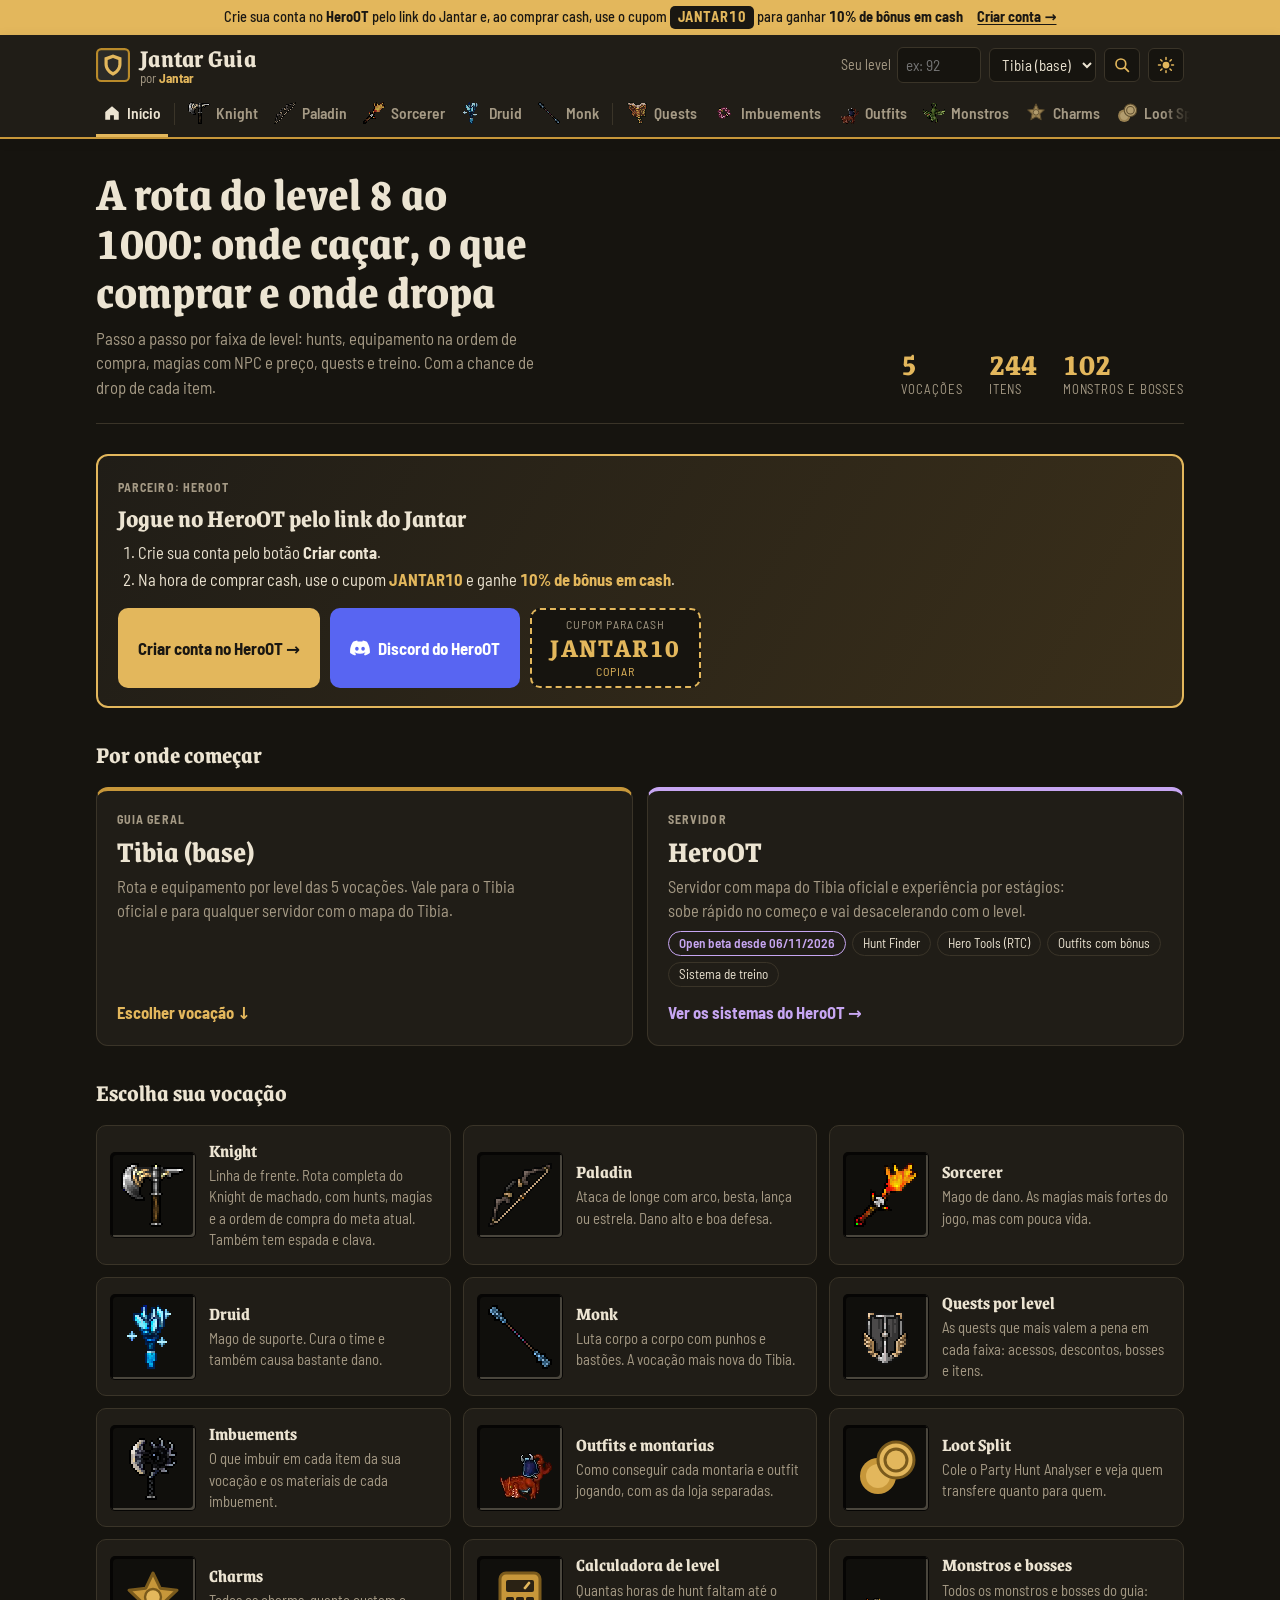
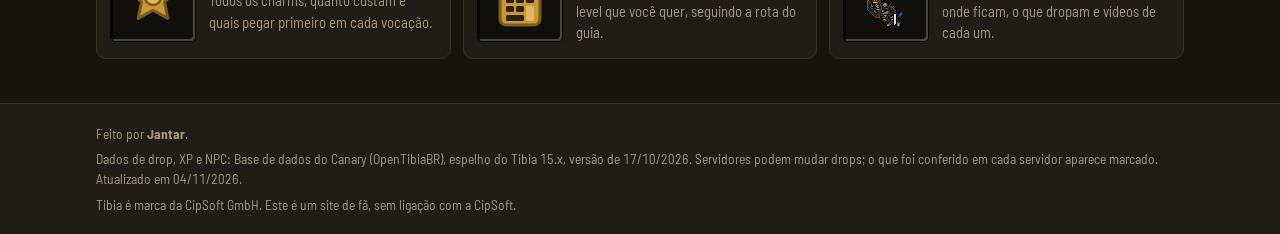
==== commit b5d9e307: "Corrige o level das hunts conforme o TibiaPal 44 hunts subiram para o level recomendado da vocação; " ====
--- a/index.html
+++ b/index.html
@@ -56,6 +56,6 @@
 <main><div class="wrap" id="view"><p class="loading">Carregando o guia…</p><div class="prerender"><h1>A rota do level 8 ao 1000: onde caçar, o que comprar e onde dropa</h1><p>Passo a passo por faixa de level: hunts, equipamento na ordem de compra, magias com NPC e preço, quests e treino. Com a chance de drop de cada item.</p><h2>Guias</h2><ul><li><a href="knight/">Guia de Knight</a></li><li><a href="paladin/">Guia de Paladin</a></li><li><a href="sorcerer/">Guia de Sorcerer</a></li><li><a href="druid/">Guia de Druid</a></li><li><a href="monk/">Guia de Monk</a></li><li><a href="quests/">Quests por level</a></li><li><a href="imbuements/">Imbuements por vocação</a></li><li><a href="outfits/">Outfits e montarias</a></li><li><a href="monstros/">Monstros e bosses</a></li><li><a href="lootsplit/">Loot Split: divisão de loot da party</a></li><li><a href="calculadora/">Calculadora de level</a></li><li><a href="charms/">Charms por vocação</a></li><li><a href="heroot/">HeroOT</a></li></ul></div></div></main>
 
 <footer class="foot"><div class="wrap" id="foot"></div></footer>
-<script defer src="assets/app.js?v=202611121300"></script>
+<script defer src="assets/app.js?v=202611121500"></script>
 </body>
 </html>
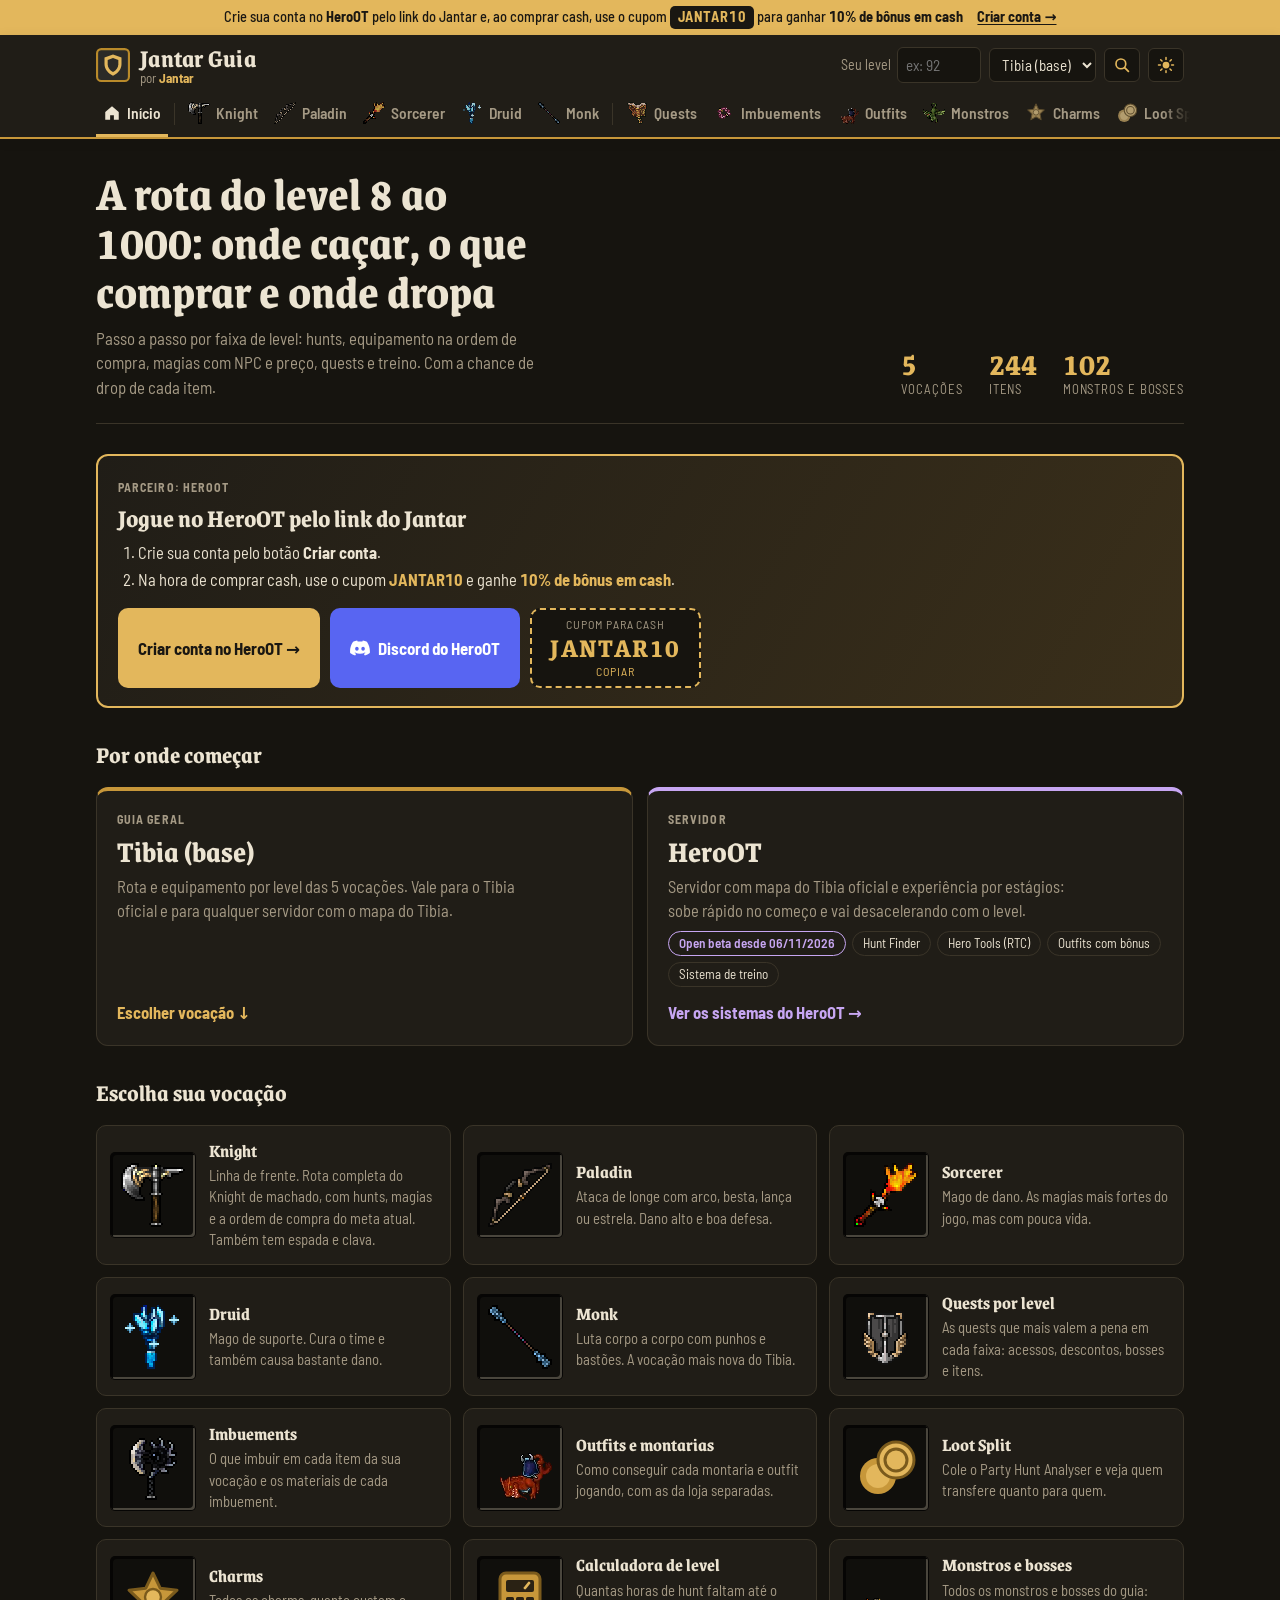
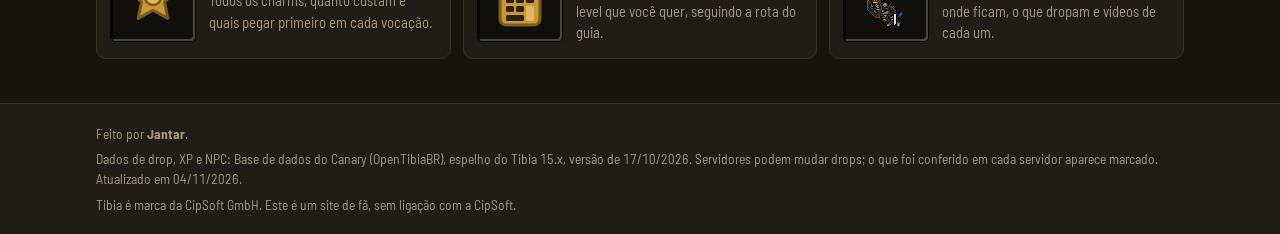
==== commit 10bccf73: "Dano por elemento dos monstros em "Onde caçar" Clicar no monstro abre quanto ele recebe de cada elem" ====
--- a/index.html
+++ b/index.html
@@ -27,7 +27,7 @@
 <script type="application/ld+json">{"@context":"https://schema.org","@type":"WebSite","name":"Jantar Guia","url":"https://jantarguia.com.br/","inLanguage":"pt-BR","description":"Guia de Tibia por vocação e level: hunts, equipamento, magias, quests e chance de drop."}</script>
 <link rel="preload" href="/fonts/grenze.woff2" as="font" type="font/woff2" crossorigin>
 <link rel="preload" href="/fonts/barlow-semi-condensed-400.woff2" as="font" type="font/woff2" crossorigin>
-<style id="css">@font-face{font-family:'Grenze';font-style:normal;font-weight:500 700;font-display:swap;src:url(/fonts/grenze.woff2) format('woff2');unicode-range:U+0000-00FF, U+0131, U+0152-0153, U+02BB-02BC, U+02C6, U+02DA, U+02DC, U+0304, U+0308, U+0329, U+2000-206F, U+20AC, U+2122, U+2191, U+2193, U+2212, U+2215, U+FEFF, U+FFFD} @font-face{font-family:'Barlow Semi Condensed';font-style:normal;font-weight:400;font-display:swap;src:url(/fonts/barlow-semi-condensed-400.woff2) format('woff2');unicode-range:U+0000-00FF, U+0131, U+0152-0153, U+02BB-02BC, U+02C6, U+02DA, U+02DC, U+0304, U+0308, U+0329, U+2000-206F, U+20AC, U+2122, U+2191, U+2193, U+2212, U+2215, U+FEFF, U+FFFD} @font-face{font-family:'Barlow Semi Condensed';font-style:normal;font-weight:500;font-display:swap;src:url(/fonts/barlow-semi-condensed-500.woff2) format('woff2');unicode-range:U+0000-00FF, U+0131, U+0152-0153, U+02BB-02BC, U+02C6, U+02DA, U+02DC, U+0304, U+0308, U+0329, U+2000-206F, U+20AC, U+2122, U+2191, U+2193, U+2212, U+2215, U+FEFF, U+FFFD} @font-face{font-family:'Barlow Semi Condensed';font-style:normal;font-weight:600;font-display:swap;src:url(/fonts/barlow-semi-condensed-600.woff2) format('woff2');unicode-range:U+0000-00FF, U+0131, U+0152-0153, U+02BB-02BC, U+02C6, U+02DA, U+02DC, U+0304, U+0308, U+0329, U+2000-206F, U+20AC, U+2122, U+2191, U+2193, U+2212, U+2215, U+FEFF, U+FFFD} @font-face{font-family:'Barlow Semi Condensed';font-style:normal;font-weight:700;font-display:swap;src:url(/fonts/barlow-semi-condensed-700.woff2) format('woff2');unicode-range:U+0000-00FF, U+0131, U+0152-0153, U+02BB-02BC, U+02C6, U+02DA, U+02DC, U+0304, U+0308, U+0329, U+2000-206F, U+20AC, U+2122, U+2191, U+2193, U+2212, U+2215, U+FEFF, U+FFFD} :root{ --bg:#16140f; --panel:#201d17; --panel-2:#2a261e; --ink:#ece4d2; --muted:#a59a85; --line:#3a3428; --gold:#e3b75c; --gold-2:#c7973a; --gold-soft:#3a2f1a; --slot:#100f0c; --slot-hi:#4a463d; --slot-lo:#060504; --srv:#c7a6f2; --srv-soft:#2c2338; --here:#82cfa2; --here-soft:#1c3226; --common:#7ccb8f; --uncommon:#86b2f2; --rare:#f2b45c; --display:"Grenze",Georgia,serif; --body:"Barlow Semi Condensed","Arial Narrow",system-ui,sans-serif; --mono:"Barlow Semi Condensed","Arial Narrow",system-ui,sans-serif; color-scheme:dark; } :root[data-theme="light"]{ --bg:#f3f0e8; --panel:#fffdf8; --panel-2:#ebe5d8; --ink:#231d14; --muted:#6a6152; --line:#d9d0bd; --gold:#8f6410; --gold-2:#b98a2a; --gold-soft:#f3e6c6; --slot:#2b2a27; --slot-hi:#57544d; --slot-lo:#141311; --srv:#6b3fa0; --srv-soft:#efe7f8; --here:#2f6b4f; --here-soft:#dcecdf; --common:#3f7d4f; --uncommon:#3567a8; --rare:#b06a10; color-scheme:light; } *{box-sizing:border-box} [hidden]{display:none!important} html{-webkit-text-size-adjust:100%} body{background:var(--bg);color:var(--ink);font-family:var(--body);font-size:16.5px;line-height:1.45;margin:0;font-variant-numeric:tabular-nums} a{color:var(--gold)} .wrap{max-width:1120px;margin:0 auto;padding-left:max(16px,env(safe-area-inset-left,0px));padding-right:max(16px,env(safe-area-inset-right,0px))} .bar{position:sticky;top:0;z-index:5;background:var(--panel);border-bottom:2px solid var(--gold-2);padding-top:env(safe-area-inset-top,0px);box-shadow:0 2px 12px rgb(0 0 0 / .08)} .bar .wrap{padding-block:12px 10px;display:flex;flex-direction:column;gap:10px} .top{display:flex;align-items:center;justify-content:space-between;gap:12px;flex-wrap:wrap} .brand{display:flex;align-items:center;gap:10px;text-decoration:none;color:var(--ink)} .brand-mark{width:34px;height:34px;flex:none} .brand-txt{display:flex;flex-direction:column;line-height:1.05} .brand-name{font-family:var(--display);font-weight:700;font-size:1.6rem;letter-spacing:.01em} .by{font-size:.82rem;color:var(--muted)}.by b{color:var(--gold)} .ctrls{display:flex;gap:10px;flex-wrap:wrap;align-items:center} .theme{font:inherit;font-size:.85rem;border:1px solid var(--line);background:var(--bg);color:var(--ink);border-radius:6px;padding:6px 10px;cursor:pointer} .theme:hover{border-color:var(--gold-2)} .filter-note{display:flex;gap:10px;flex-wrap:wrap;align-items:center;font-size:.9rem;color:var(--muted);background:var(--panel);border:1px dashed var(--gold-2);border-radius:8px;padding:8px 12px} .filter-note button{font:inherit;font-size:.9rem;background:none;border:0;color:var(--gold);text-decoration:underline;cursor:pointer;padding:0} .field{display:flex;align-items:center;gap:6px;font-size:.88rem;color:var(--muted)} .field input,.field select{font:inherit;font-size:.95rem;padding:6px 8px;border:1px solid var(--line);border-radius:6px;background:var(--bg);color:var(--ink)} .field input{width:5.5em;font-family:var(--mono)} .tabs,.chips{display:flex;gap:6px;overflow-x:auto;scrollbar-width:none;padding-bottom:2px} .tabs::-webkit-scrollbar,.chips::-webkit-scrollbar{display:none} .tab,.chip{flex:none;border:1px solid var(--line);background:var(--bg);color:var(--ink);border-radius:999px;padding:6px 14px;font:inherit;font-weight:500;cursor:pointer;text-decoration:none;display:inline-flex;align-items:center;gap:6px} .tab:hover,.chip:hover{border-color:var(--gold-2)} .tab[aria-current="page"]{background:var(--ink);color:var(--bg);border-color:var(--ink)} .tab.srv{border-color:var(--srv);color:var(--srv)} .tab.srv[aria-current="page"]{background:var(--srv);color:var(--panel)} .chip{padding:4px 12px;font-size:.9rem} .chip[aria-pressed="true"]{background:var(--gold-soft);border-color:var(--gold)} :is(.tab,.chip,.theme,input,select,a,button):focus-visible{outline:2px solid var(--gold);outline-offset:2px} main .wrap{padding-block:22px 44px;display:flex;flex-direction:column;gap:30px} h1,h2{font-family:var(--display);margin:0;text-wrap:balance} .page-h{display:flex;flex-direction:column;gap:6px} .page-h h1{font-size:1.55rem} .intro{color:var(--muted);margin:0;max-width:68ch} .loading{color:var(--muted)} .legend{display:flex;gap:16px;flex-wrap:wrap;font-size:.85rem;color:var(--muted);align-items:center} .notice{background:var(--srv-soft);border:1px solid var(--srv);border-radius:10px;padding:12px 14px;display:flex;flex-direction:column;gap:4px;max-width:80ch} .notice b,.notice a{color:var(--srv)} .tier{display:flex;flex-direction:column;gap:14px} .tier-h{display:flex;align-items:center;gap:12px;flex-wrap:wrap} .lvl-badge{font-family:var(--display);font-weight:700;font-size:1.05rem;background:var(--slot);color:var(--gold);border:1px solid var(--gold-2);border-radius:6px;padding:3px 12px;box-shadow:inset 1px 1px 0 var(--slot-hi),inset -1px -1px 0 var(--slot-lo);font-variant-numeric:tabular-nums} .tier-h h2{font-size:1.15rem;color:var(--muted);font-weight:500} .rule{flex:1;height:1px;background:var(--line);min-width:20px} .here{font-size:.75rem;font-weight:700;color:var(--here);background:var(--here-soft);border-radius:999px;padding:3px 10px;letter-spacing:.05em;text-transform:uppercase} .grid{display:grid;grid-template-columns:repeat(auto-fill,minmax(300px,1fr));gap:14px} .card{background:var(--panel);border:1px solid var(--line);border-radius:10px;padding:14px;display:flex;flex-direction:column;gap:10px;min-width:0} .card:hover{border-color:var(--gold-2)} .head{display:flex;gap:12px;align-items:center;min-width:0} .head-txt{display:flex;flex-direction:column;gap:2px;min-width:0} .slot{flex:none;width:56px;height:56px;display:grid;place-items:center;background:var(--slot);border-radius:4px;box-shadow:inset 2px 2px 0 var(--slot-lo),inset -2px -2px 0 var(--slot-hi),0 0 0 1px var(--slot-lo)} .slot img{width:32px;height:32px;image-rendering:pixelated;transform:scale(1.5)} .slot.big{width:84px;height:84px} .slot.big img{width:auto;height:auto;max-width:64px;max-height:64px;transform:none} .meta{font-size:.75rem;color:var(--muted);text-transform:uppercase;letter-spacing:.07em} .name{font-family:var(--display);font-weight:700;font-size:1.15rem;color:var(--ink);text-decoration:none;line-height:1.15} a.name:hover{color:var(--gold)} .stats-line{display:flex;gap:8px;flex-wrap:wrap;align-items:center} .req{font-family:var(--mono);font-size:.75rem;color:var(--gold);border:1px solid var(--gold-2);border-radius:4px;padding:0 6px} .req.none{color:var(--muted);border-color:var(--line)} .attr{font-family:var(--mono);font-size:.75rem;color:var(--muted)} .how{display:flex;flex-direction:column;gap:8px;border-top:1px dashed var(--line);padding-top:10px} .how-t{font-size:.72rem;text-transform:uppercase;letter-spacing:.08em;color:var(--muted);font-weight:700} .src{display:grid;grid-template-columns:auto 1fr auto;gap:2px 10px;align-items:center;font-size:.92rem} .mon-ico{width:32px;height:32px;object-fit:contain;image-rendering:pixelated;grid-row:span 2} .src .m{font-weight:700;min-width:0} .src .c{font-family:var(--mono);font-size:.82rem;display:flex;align-items:center;gap:5px;justify-self:end} .src .w{grid-column:2/-1;color:var(--muted);font-size:.84rem} .boss-tag{display:inline-block;font-size:.68rem;font-weight:700;letter-spacing:.06em;text-transform:uppercase;color:#fff;background:#9b3b2f;border-radius:4px;padding:1px 6px;margin-right:2px;vertical-align:1px} .dot{width:9px;height:9px;border-radius:50%;display:inline-block;flex:none} .common{background:var(--common)}.uncommon{background:var(--uncommon)}.rare{background:var(--rare)} .line{font-size:.9rem}.line b{font-weight:700} .tip{font-size:.9rem;color:var(--muted);margin:0;padding-left:10px;border-left:2px solid var(--gold-2)} .srvnote{font-size:.9rem;background:var(--srv-soft);border-left:3px solid var(--srv);padding:6px 8px;border-radius:4px} .links{display:flex;gap:14px;font-size:.9rem;flex-wrap:wrap} .sys{display:grid;grid-template-columns:repeat(auto-fill,minmax(260px,1fr));gap:12px} .foot{border-top:1px solid var(--line);color:var(--muted);font-size:.85rem;background:var(--panel)} .foot .wrap{padding-block:20px calc(20px + env(safe-area-inset-bottom,0px));display:flex;flex-direction:column;gap:6px} @media (max-width:520px){.grid{grid-template-columns:1fr}} @media (prefers-reduced-motion:no-preference){.tier{transition:opacity .2s}.card{transition:border-color .15s}} .home-hero{display:flex;flex-wrap:wrap;align-items:flex-end;justify-content:space-between;gap:20px;padding-block:8px 6px;border-bottom:1px solid var(--line);padding-bottom:24px} .home-hero-txt{display:flex;flex-direction:column;gap:10px;min-width:0} .home-hero h1{font-family:var(--display);font-weight:700;font-size:clamp(2rem,5vw,3rem);line-height:1.02;margin:0;max-width:18ch;text-wrap:balance} .home-hero p{margin:0;color:var(--muted);max-width:56ch;font-size:1.05rem} .stats{display:flex;gap:26px;flex-wrap:wrap} .stat{display:flex;flex-direction:column} .stat b{font-family:var(--display);font-size:2rem;color:var(--gold);line-height:1} .stat span{font-size:.8rem;color:var(--muted);text-transform:uppercase;letter-spacing:.07em} .home-block{display:flex;flex-direction:column;gap:14px} .block-h{font-size:1.5rem} .paths{display:grid;grid-template-columns:repeat(auto-fit,minmax(280px,1fr));gap:14px} .path{all:unset;box-sizing:border-box;cursor:pointer;display:flex;flex-direction:column;gap:8px;padding:20px;border-radius:12px;background:var(--panel);border:1px solid var(--line);border-top:4px solid var(--gold-2);color:var(--ink);text-decoration:none;min-width:0} .path:hover{border-color:var(--gold-2)} .path:focus-visible{outline:2px solid var(--gold);outline-offset:2px} .srv-path{border-top-color:var(--srv)} .srv-path:hover{border-color:var(--srv)} .path-kicker{font-size:.75rem;text-transform:uppercase;letter-spacing:.09em;color:var(--muted);font-weight:700} .path-title{font-family:var(--display);font-weight:700;font-size:1.9rem;line-height:1} .path-txt{color:var(--muted);max-width:52ch} .path-tags{display:flex;gap:6px;flex-wrap:wrap} .pill{font-size:.82rem;border:1px solid var(--line);border-radius:999px;padding:2px 10px;color:var(--ink)} .pill.srv{border-color:var(--srv);color:var(--srv);font-weight:600} .path-go{margin-top:auto;padding-top:6px;font-weight:700;color:var(--gold)} .srv-path .path-go{color:var(--srv)} .vocs{display:grid;grid-template-columns:repeat(auto-fill,minmax(300px,1fr));gap:12px} .voc{display:flex;gap:14px;align-items:center;padding:14px;border-radius:10px;background:var(--panel);border:1px solid var(--line);text-decoration:none;color:var(--ink);min-width:0} .voc:hover{border-color:var(--gold-2)} .voc .slot.big img{width:32px;height:32px;max-width:none;max-height:none;transform:scale(2);image-rendering:pixelated} .voc-txt{display:flex;flex-direction:column;gap:4px;min-width:0} .voc-desc{font-size:.92rem;color:var(--muted)} @media (max-width:520px){.home-hero h1{font-size:2rem}.stats{gap:18px}.vocs,.paths{grid-template-columns:1fr}} .quest{gap:10px} .q-head{display:flex;justify-content:space-between;align-items:baseline;gap:10px} .q-txt{margin:0;color:var(--ink)} .q-warn{font-size:.88rem;font-weight:700;color:var(--rare);border-left:3px solid var(--rare);padding-left:8px} .q-items{display:flex;flex-wrap:wrap;gap:6px} .q-item{display:inline-flex;align-items:center;gap:4px;font-size:.88rem;background:var(--bg);border:1px solid var(--line);border-radius:6px;padding:2px 8px 2px 4px} .q-ico{width:24px;height:24px;image-rendering:pixelated} .foot-note{font-size:.85rem;color:var(--muted);margin:0} .grid:has(> .quest){align-items:start} .quest.has-outfit{border-color:var(--gold-2);box-shadow:0 0 0 1px var(--gold-2),0 6px 24px -12px var(--gold-2);background:linear-gradient(180deg,var(--gold-soft),var(--panel) 90px)} .outfit-badge{display:flex;align-items:center;gap:10px;padding:8px 10px;border-radius:8px;background:var(--slot);border:1px solid var(--gold-2);color:#e3b75c} .outfit-badge small{display:block;font-size:.7rem;text-transform:uppercase;letter-spacing:.08em;color:#a59a85} .outfit-badge b{font-family:var(--display);font-size:1.25rem;line-height:1.05} .outfit-ico{font-size:1.4rem;line-height:1} .chip-outfit[aria-pressed="true"]{background:var(--slot);color:#e3b75c;border-color:var(--gold-2)} .q-det{border-top:1px dashed var(--line);padding-top:8px} .q-det summary{cursor:pointer;font-weight:700;color:var(--gold);list-style:none;display:flex;align-items:center;gap:6px} .q-det summary::-webkit-details-marker{display:none} .q-det summary::before{content:"▸";transition:transform .15s} .q-det[open] summary::before{transform:rotate(90deg)} .q-det dl{display:grid;grid-template-columns:repeat(3,minmax(0,1fr));gap:8px 12px;margin:10px 0 0} .q-det dl>div{min-width:0} .q-det .wide{grid-column:1/-1} .q-det dt{font-size:.72rem;text-transform:uppercase;letter-spacing:.08em;color:var(--muted);font-weight:700} .q-det dd{margin:2px 0 0;font-size:.95rem} .look-switch .chip{font-size:1rem;padding:6px 16px} .look-bar{display:flex;flex-wrap:wrap;gap:10px;align-items:center;justify-content:space-between} .look-bar .chips{flex-wrap:wrap} .look-search input{width:14em;font-family:var(--body)} .look-grid{align-items:start} .look-slot img{width:64px!important;height:64px!important;max-width:none!important;max-height:none!important;transform:none!important;object-fit:contain;image-rendering:pixelated} .look .q-txt{font-size:.95rem} .badge-pic{flex:none;width:64px;height:64px;display:grid;place-items:center;border-radius:6px;background:#0b0a08;box-shadow:inset 1px 1px 0 #000,inset -1px -1px 0 #3a362e} .badge-pic img{width:64px;height:64px;object-fit:contain;image-rendering:pixelated} .mount-badge em{display:block;font-style:normal;font-size:.82rem;color:#c9bfa9;margin-top:2px;line-height:1.3} .mode-switch{margin-top:-14px} .muted{color:var(--muted);margin:0;font-size:.92rem} .resumo{background:var(--panel);border:1px solid var(--gold-2);border-radius:12px;padding:18px;display:flex;flex-direction:column;gap:16px} .resumo-h{display:flex;flex-direction:column;gap:2px} .resumo-h h2{font-size:1.5rem} .resumo-grid{display:grid;grid-template-columns:repeat(auto-fit,minmax(230px,1fr));gap:12px} .rbox{background:var(--bg);border:1px solid var(--line);border-radius:8px;padding:12px;display:flex;flex-direction:column;gap:6px} .rbox p,.rbox ul{margin:0;font-size:.95rem} .rbox ul{padding-left:18px;display:flex;flex-direction:column;gap:3px} .linha-wrap{display:flex;flex-direction:column;gap:8px} .linha{list-style:none;margin:0;padding:0;display:grid;grid-template-columns:repeat(auto-fill,minmax(150px,1fr));gap:8px;counter-reset:l} .linha a{display:flex;flex-direction:column;gap:2px;height:100%;text-decoration:none;color:var(--ink);background:var(--bg);border:1px solid var(--line);border-left:3px solid var(--gold-2);border-radius:6px;padding:8px 10px;font-size:.88rem;line-height:1.25} .linha a:hover{border-color:var(--gold)} .linha b{font-family:var(--display);color:var(--gold);font-size:1.1rem} .linha b::before{content:"lvl ";font-family:var(--body);font-size:.75rem;color:var(--muted);font-weight:500} .steps{display:flex;flex-direction:column;gap:34px} .step{display:flex;flex-direction:column;gap:12px;scroll-margin-top:190px} .step-h{display:flex;align-items:center;gap:10px;flex-wrap:wrap} .step-n{width:30px;height:30px;border-radius:50%;display:grid;place-items:center;font-family:var(--display);font-weight:700;background:var(--gold);color:var(--bg);flex:none} .step-obj{margin:0;font-size:1.08rem;font-weight:600;max-width:75ch} .step.is-here .step-n{background:var(--here)} .step-grid{display:grid;grid-template-columns:repeat(auto-fit,minmax(320px,1fr));gap:12px} .sbox{background:var(--panel);border:1px solid var(--line);border-radius:10px;padding:12px 14px;display:flex;flex-direction:column;gap:8px;min-width:0} .how-t.t2{margin-top:6px} .hrow,.irow summary{display:flex;gap:10px;align-items:flex-start} .hrow + .hrow,.irow + .irow{border-top:1px dashed var(--line);padding-top:8px} .hrow-txt,.irow-txt{display:flex;flex-direction:column;gap:1px;min-width:0;flex:1} .hrow-txt b,.irow-txt b{font-size:1.02rem} .hrow-onde{font-size:.92rem} .hrow-nota,.irow-w{font-size:.86rem;color:var(--muted)} .hrow .slot,.irow .slot{width:44px;height:44px} .hrow .slot img,.irow .slot img{transform:none;max-width:40px;max-height:40px;width:auto;height:auto} .irow summary{cursor:pointer;list-style:none} .irow summary::-webkit-details-marker{display:none} .irow-more{flex:none;width:24px;height:24px;border:1px solid var(--line);border-radius:6px;display:grid;place-items:center;color:var(--muted);font-weight:700;align-self:center} .irow[open] .irow-more{transform:rotate(45deg);color:var(--gold);border-color:var(--gold-2)} .irow-body{margin-top:8px} .irow-body .card{background:var(--bg)} .srow{display:grid;grid-template-columns:2.2em 1fr auto;gap:0 10px;align-items:baseline;padding:5px 0;font-size:.93rem} .srow + .srow{border-top:1px dashed var(--line)} .srow .s-lv{font-family:var(--display);color:var(--muted);text-align:right} .srow .s-n{display:flex;flex-wrap:wrap;gap:0 8px;align-items:baseline;min-width:0} .srow code{font-family:var(--mono);font-size:.85rem;color:var(--muted);font-style:italic} .srow .s-p{font-size:.85rem;white-space:nowrap} .srow .s-npc{grid-column:2/-1;font-size:.8rem;color:var(--muted)} .srow.ess .s-lv{color:var(--gold)} .srow.ess .s-n b{color:var(--gold)} .more summary{cursor:pointer;color:var(--gold);font-size:.9rem;padding:6px 0} .q-links{display:flex;flex-wrap:wrap;gap:6px} .q-links .pill{text-decoration:none} .q-links .pill small{color:var(--muted)} .pill-gold{border-color:var(--gold-2);color:var(--gold)} .step-treino{margin:0;font-size:.95rem} @media (max-width:520px){.step-grid{grid-template-columns:1fr}.resumo{padding:14px}.step{scroll-margin-top:230px}} .step-obj .obj-w{display:block;font-weight:500} .step-obj .obj-w + .obj-w{margin-top:3px} .step-obj .obj-w b{color:var(--gold)} .linha-w{font-family:var(--display);font-weight:700;color:var(--gold);margin-top:4px} .hrow-yt{display:inline-flex;align-items:center;gap:5px;align-self:flex-start;margin-top:4px;font-size:.84rem;font-weight:600;text-decoration:none;color:var(--ink);border:1px solid var(--line);border-radius:999px;padding:2px 10px 2px 7px} .hrow-yt svg{width:14px;height:14px;color:#e5483b} .hrow-yt:hover{border-color:var(--gold-2);color:var(--gold)} .yt-mini{color:var(--gold);font-weight:600;text-decoration:none;white-space:nowrap} .yt-mini::before{content:"▶ ";color:#e5483b;font-size:.8em} .yt-mini:hover{text-decoration:underline} .quest .hrow-yt{margin-top:0} .slot.place svg{width:22px;height:22px;color:var(--gold)} .imbu-rec{display:grid;grid-template-columns:repeat(auto-fill,minmax(240px,1fr));gap:10px} .imbu-what{color:var(--gold);font-size:1.02rem} .imbu-info{display:grid;grid-template-columns:minmax(220px,1fr) 2fr;gap:12px} .imbu-info ul{margin:0;padding-left:18px;display:flex;flex-direction:column;gap:4px;font-size:.93rem} .imbu-lv{display:flex;flex-direction:column;gap:8px;border-top:1px dashed var(--line);padding-top:10px} .imbu-lv > div{display:flex;flex-direction:column;gap:1px} .imbu-items{font-size:.84rem;color:var(--muted)} @media (max-width:640px){.imbu-info{grid-template-columns:1fr}} .bar .wrap{padding-block:10px 0;gap:8px} .sr{position:absolute;width:1px;height:1px;overflow:hidden;clip:rect(0 0 0 0)} .ctrls{gap:8px;flex-wrap:nowrap} .field.lvl span{white-space:nowrap} .field select{max-width:9.5em} .theme{width:36px;height:34px;padding:0;display:grid;place-items:center;flex:none} .theme svg{width:18px;height:18px;color:var(--gold)} .tabs{gap:2px;align-items:stretch;margin-inline:-6px;padding-inline:6px;padding-bottom:0} .tabs.over{-webkit-mask-image:linear-gradient(90deg,#000 calc(100% - 28px),transparent);mask-image:linear-gradient(90deg,#000 calc(100% - 28px),transparent)} .tab-group{display:flex;gap:2px;flex:none} .tab{border:0;border-radius:0;background:none;color:var(--muted);padding:8px 7px 10px;border-bottom:3px solid transparent;font-weight:600;gap:6px;font-size:.97rem;transition:color .15s,border-color .15s} .tab:hover{color:var(--ink);border-bottom-color:var(--line)} .tab[aria-current="page"]{background:none;color:var(--ink);border-bottom-color:var(--gold)} .tab-ico{width:22px;height:22px;object-fit:contain;image-rendering:pixelated;flex:none} .tab:not([aria-current="page"]) .tab-ico{filter:saturate(.6) brightness(.85)} .tab-svg{width:18px;height:18px;flex:none} .tab-sep{flex:none;width:1px;background:var(--line);margin:9px 4px 12px} .tab.srv{color:var(--srv);border-bottom-color:transparent} .tab.srv[aria-current="page"]{background:none;color:var(--srv);border-bottom-color:var(--srv)} .bar .chips{padding-block:2px 10px} .bar .chips[hidden]+*{display:none} @media (max-width:640px){ .top{flex-wrap:wrap;row-gap:8px} .ctrls{width:100%} .field.lvl{flex:1} .field.lvl input{width:100%;min-width:4em} .field select{max-width:none} .tab{padding:8px 8px 10px} } .imbu-items{display:flex;flex-wrap:wrap;gap:5px;margin-top:4px} .imbu-it{font-size:.85rem;color:var(--ink);background:var(--gold-soft);border:1px solid var(--gold-2);border-radius:6px;padding:2px 8px;line-height:1.35} .imbu-it b{color:var(--gold);font-family:var(--display);margin-right:2px} .imbu-it.novo::after{content:"novo";margin-left:6px;font-size:.68rem;font-weight:700;text-transform:uppercase;letter-spacing:.05em;color:var(--bg);background:var(--gold);border-radius:4px;padding:0 4px;vertical-align:1px} .imbu-lv > div:first-child .imbu-it.novo::after{display:none} .rec-cost{display:flex;flex-direction:column;gap:8px;border-top:1px dashed var(--line);padding-top:8px;margin-top:2px} .rec-line{display:flex;flex-direction:column;gap:2px} .rec-line > a{font-size:.82rem;font-weight:700;color:var(--gold);text-decoration:none;text-transform:uppercase;letter-spacing:.05em} .rec-line > a:hover{text-decoration:underline} .rec-note{font-size:.84rem;color:var(--muted)} .imbu-it.gt{background:var(--slot);border-style:dashed;color:var(--muted)} .card.imbu,.tier{scroll-margin-top:130px} .rec-cost{flex-direction:row;flex-wrap:wrap;gap:6px} .rec-chip{display:inline-flex;align-items:center;gap:6px;text-decoration:none;color:var(--ink);background:var(--bg);border:1px solid var(--gold-2);border-radius:6px;padding:3px 8px;font-size:.86rem} .rec-chip:hover{background:var(--gold-soft)} .rec-chip b{color:var(--gold)} .gt-n{font-weight:600} .rec-see{color:var(--muted)} .topcupom{background:var(--gold);color:#1a1712;font-size:.9rem;font-weight:500} .topcupom .wrap{display:flex;align-items:center;justify-content:center;gap:6px 14px;flex-wrap:wrap;padding-block:6px} .topcupom a{color:#1a1712;font-weight:700;text-decoration:underline;text-underline-offset:2px} .tb-code{font:inherit;font-weight:800;letter-spacing:.06em;background:#1a1712;color:var(--gold);border:0;border-radius:5px;padding:1px 8px;cursor:pointer} .tb-code.copied{background:#2e6b3a;color:#fff} .promo{display:flex;align-items:center;justify-content:space-between;gap:16px 24px;flex-wrap:wrap;background:linear-gradient(120deg,var(--panel),var(--gold-soft));border:2px solid var(--gold);border-radius:12px;padding:18px 20px} .promo h2{margin:2px 0 4px;font-size:1.35rem} .promo p{margin:0;color:var(--muted)} .promo.big h2{font-size:1.6rem} .promo-act{display:flex;gap:10px;flex-wrap:wrap;align-items:stretch} .promo-code{display:flex;flex-direction:column;align-items:center;justify-content:center;gap:0;font:inherit;cursor:pointer;background:var(--bg);color:var(--ink);border:2px dashed var(--gold);border-radius:10px;padding:6px 18px;min-width:150px} .promo-code span{font-size:.75rem;text-transform:uppercase;letter-spacing:.08em;color:var(--muted)} .promo-code b{font-family:var(--display);font-size:1.7rem;color:var(--gold);letter-spacing:.06em;line-height:1.1} .promo-code .copy-lbl{color:var(--gold)} .promo-code.copied{border-style:solid;border-color:#3f9c55} .promo-code.copied .copy-lbl{color:#3f9c55} .promo-btn{display:flex;align-items:center;justify-content:center;background:var(--gold);color:#1a1712;font-weight:700;font-size:1.05rem;text-decoration:none;border-radius:10px;padding:10px 20px} .promo-btn:hover{filter:brightness(1.08)} @media (max-width:640px){.promo-act,.promo-code,.promo-btn{width:100%}.promo.big h2{font-size:1.3rem}} .promo-bonus{color:var(--gold)} .promo-steps{margin:4px 0 0;padding-left:20px;color:var(--ink);display:flex;flex-direction:column;gap:3px} .promo-btn.discord{background:#5865f2;color:#fff;gap:8px} .promo-btn.discord svg{width:20px;height:20px} .set-bar{display:flex;flex-direction:column;gap:8px;margin:0 0 12px} .set-row{display:grid;grid-template-columns:repeat(auto-fill,minmax(96px,1fr));gap:8px} .set-slot{display:flex;flex-direction:column;align-items:center;gap:5px;text-align:center;background:var(--panel);border:1px solid var(--line);border-radius:8px;padding:8px 6px;min-width:0} .set-slot b{font-size:.82rem;font-weight:600;line-height:1.15;overflow-wrap:anywhere} .set-slot.novo{border-color:var(--gold-2);background:var(--gold-soft)} .set-slot.vazio{opacity:.55} .set-slot.vazio b{font-weight:500;color:var(--muted)} .loading { display: none; } .prerender { padding: 24px 0; line-height: 1.5; } .prerender h1, .prerender h2, .prerender h3 { margin: 1em 0 .4em; } .prerender ul { padding-left: 20px; } .loot-box{margin-top:16px} #lootxt{width:100%;box-sizing:border-box;resize:vertical;background:var(--panel-2);color:var(--ink);border:1px solid var(--line);border-radius:8px;padding:10px;font:inherit} .loot-acts{display:flex;gap:8px;flex-wrap:wrap} .loot-btn{background:var(--gold-soft);color:var(--gold);border:1px solid var(--gold-2);border-radius:8px;padding:8px 12px;min-height:38px;font:inherit;font-weight:600;cursor:pointer} .loot-btn.copied{background:var(--here-soft);color:var(--here);border-color:var(--here)} .loot-scroll{overflow-x:auto} .loot-t{width:100%;border-collapse:collapse;min-width:560px} .loot-t th{text-align:right;color:var(--muted);font-weight:600;padding:6px 8px;border-bottom:1px solid var(--line)} .loot-t td{text-align:right;padding:6px 8px;border-bottom:1px solid var(--line)} .loot-t th:first-child,.loot-t td:first-child{text-align:left} .loot-t small{color:var(--gold)} .loot-t tr.off td{opacity:.45} .loot-t input[type=number]{width:100px;box-sizing:border-box;background:var(--panel-2);color:var(--ink);border:1px solid var(--line);border-radius:6px;padding:6px;font:inherit;text-align:right} .loot-t input[type=checkbox]{width:20px;height:20px;accent-color:var(--gold)} .loot-sum{display:grid;grid-template-columns:repeat(auto-fit,minmax(180px,1fr));gap:12px} .loot-sum b{display:block;font-size:1.5rem;color:var(--here)} .loot-sum b.neg{color:var(--rare)} .loot-tr{display:flex;justify-content:space-between;align-items:center;gap:10px;flex-wrap:wrap;padding:8px 0;border-top:1px solid var(--line)} .hmode{display:inline-block;margin-left:6px;padding:0 6px;border-radius:999px;font-size:.72rem;font-weight:700;text-transform:none;letter-spacing:0;border:1px solid currentColor;vertical-align:1px} .hmode-solo{color:#4aa865} .hmode-pt{color:#d0843a} .hmode-ambos{color:var(--gold-2)} .hrow-xp{display:flex;flex-wrap:wrap;gap:2px 12px;font-size:.86rem;margin:2px 0} .hrow-xp .pos b{color:#4aa865} .hrow-xp .neg b{color:#d0564c} .hunt-src{font-size:.78rem;color:var(--muted);margin:10px 0 0;line-height:1.4} .calc-box{display:flex;flex-direction:column;gap:10px;margin-bottom:14px} .calc-box .t2{margin-top:6px} .calc-grid{display:grid;grid-template-columns:repeat(auto-fit,minmax(160px,1fr));gap:10px 12px;align-items:end} .calc-grid label{display:flex;flex-direction:column;gap:4px;min-width:0} .calc-grid label.wide{grid-column:1/-1} .calc-grid input:not([type=checkbox]),.calc-grid select{font:inherit;font-size:1rem;padding:9px 10px;min-height:42px;border:1px solid var(--line);border-radius:8px;background:var(--bg);color:var(--ink);width:100%;min-width:0;box-sizing:border-box} .calc-grid label.chk{flex-direction:row;align-items:center;gap:8px;min-height:42px;cursor:pointer} .calc-grid label.chk input{width:20px;height:20px;accent-color:var(--gold-2);flex:none} .seg{display:flex;flex-wrap:wrap;gap:8px} .seg-b{font:inherit;font-weight:600;border:1px solid var(--line);background:var(--bg);color:var(--ink);border-radius:999px;padding:8px 14px;min-height:40px;cursor:pointer} .seg-b[aria-pressed=true]{background:var(--gold-soft);color:var(--gold);border-color:var(--gold-2)} .calc-sum b{font-variant-numeric:tabular-nums} .calc-seg{display:flex;flex-wrap:wrap;align-items:center;gap:6px 12px;padding:8px 0;border-top:1px dashed var(--line)} .calc-seg .lvl-badge{font-size:.9rem;padding:2px 8px} .calc-seg-n{display:flex;flex-direction:column;flex:1 1 180px;min-width:0} .calc-seg-n small{color:var(--muted);font-size:.85rem} .calc-seg-v{font-size:.92rem;color:var(--muted);white-space:nowrap} .calc-seg-v b{color:var(--ink)} .calc-warn{flex-basis:100%;font-size:.82rem;color:var(--srv);background:var(--srv-soft);border-radius:6px;padding:6px 8px} .calc-rate{font-size:.88rem;margin:4px 0 0;line-height:1.5} .srv-info{display:grid;grid-template-columns:repeat(auto-fit,minmax(150px,1fr));gap:10px;margin:14px 0} .srv-info .stat{background:var(--panel);border:1px solid var(--line);border-radius:10px;padding:10px 12px;display:flex;flex-direction:column;gap:2px} .srv-info .stat span{font-size:.8rem;color:var(--muted)} .srv-info .stat b{font-size:1rem} .srv-rates{display:grid;grid-template-columns:repeat(auto-fit,minmax(200px,1fr));gap:12px;align-items:start} .st-t{width:100%;border-collapse:collapse;font-size:.92rem;font-variant-numeric:tabular-nums} .st-t th{text-align:left;font-size:.75rem;color:var(--muted);font-weight:600;padding:2px 0} .st-t td{padding:4px 0;border-top:1px dashed var(--line)} .st-t td:last-child,.st-t th:last-child{text-align:right} .st-t b{color:var(--gold)} .srv-news ul,.srv-rules{margin:0;padding-left:18px;display:flex;flex-direction:column;gap:4px} .ch-list{margin:0;padding-left:18px;display:flex;flex-direction:column;gap:6px} .ch-vocs{display:grid;grid-template-columns:repeat(auto-fit,minmax(240px,1fr));gap:12px} .ch-t td{vertical-align:top} .ch-t td.nw{white-space:nowrap} .theme svg{width:18px;height:18px;display:block} .busca{position:relative;padding-bottom:10px} .busca input{width:100%;box-sizing:border-box;font:inherit;font-size:1rem;padding:10px 12px;min-height:44px;border:1px solid var(--gold-2);border-radius:8px;background:var(--bg);color:var(--ink)} .busca-res{display:flex;flex-direction:column;max-height:min(60vh,460px);overflow:auto;margin-top:6px;border-radius:8px} .busca-it{all:unset;box-sizing:border-box;display:flex;align-items:center;gap:10px;padding:6px 8px;border-radius:8px;cursor:pointer;min-height:44px} .busca-it:hover,.busca-it.on,.busca-it:focus-visible{background:var(--gold-soft)} .busca-it .slot{width:36px;height:36px;flex:none} .busca-it .slot img{max-width:32px;max-height:32px;transform:none;width:auto;height:auto} .busca-txt{display:flex;flex-direction:column;min-width:0} .busca-txt b{white-space:nowrap;overflow:hidden;text-overflow:ellipsis} .busca-txt small{color:var(--muted);font-size:.8rem;white-space:nowrap;overflow:hidden;text-overflow:ellipsis} .busca-dica{color:var(--muted);font-size:.88rem;margin:6px 2px} details.irow.busca-alvo,.hrow.busca-alvo,.step.busca-alvo{outline:2px solid var(--gold-2);outline-offset:2px;border-radius:8px} main{min-height:100vh} .calc-hunt{color:inherit;text-decoration:none;display:inline-flex;align-items:baseline;gap:2px;min-height:24px} .calc-hunt b{text-decoration:underline;text-decoration-color:var(--gold-2);text-underline-offset:3px} .calc-hunt span{color:var(--gold)} .calc-hunt:hover b{color:var(--gold)}</style>
+<style id="css">@font-face{font-family:'Grenze';font-style:normal;font-weight:500 700;font-display:swap;src:url(/fonts/grenze.woff2) format('woff2');unicode-range:U+0000-00FF, U+0131, U+0152-0153, U+02BB-02BC, U+02C6, U+02DA, U+02DC, U+0304, U+0308, U+0329, U+2000-206F, U+20AC, U+2122, U+2191, U+2193, U+2212, U+2215, U+FEFF, U+FFFD} @font-face{font-family:'Barlow Semi Condensed';font-style:normal;font-weight:400;font-display:swap;src:url(/fonts/barlow-semi-condensed-400.woff2) format('woff2');unicode-range:U+0000-00FF, U+0131, U+0152-0153, U+02BB-02BC, U+02C6, U+02DA, U+02DC, U+0304, U+0308, U+0329, U+2000-206F, U+20AC, U+2122, U+2191, U+2193, U+2212, U+2215, U+FEFF, U+FFFD} @font-face{font-family:'Barlow Semi Condensed';font-style:normal;font-weight:500;font-display:swap;src:url(/fonts/barlow-semi-condensed-500.woff2) format('woff2');unicode-range:U+0000-00FF, U+0131, U+0152-0153, U+02BB-02BC, U+02C6, U+02DA, U+02DC, U+0304, U+0308, U+0329, U+2000-206F, U+20AC, U+2122, U+2191, U+2193, U+2212, U+2215, U+FEFF, U+FFFD} @font-face{font-family:'Barlow Semi Condensed';font-style:normal;font-weight:600;font-display:swap;src:url(/fonts/barlow-semi-condensed-600.woff2) format('woff2');unicode-range:U+0000-00FF, U+0131, U+0152-0153, U+02BB-02BC, U+02C6, U+02DA, U+02DC, U+0304, U+0308, U+0329, U+2000-206F, U+20AC, U+2122, U+2191, U+2193, U+2212, U+2215, U+FEFF, U+FFFD} @font-face{font-family:'Barlow Semi Condensed';font-style:normal;font-weight:700;font-display:swap;src:url(/fonts/barlow-semi-condensed-700.woff2) format('woff2');unicode-range:U+0000-00FF, U+0131, U+0152-0153, U+02BB-02BC, U+02C6, U+02DA, U+02DC, U+0304, U+0308, U+0329, U+2000-206F, U+20AC, U+2122, U+2191, U+2193, U+2212, U+2215, U+FEFF, U+FFFD} :root{ --bg:#16140f; --panel:#201d17; --panel-2:#2a261e; --ink:#ece4d2; --muted:#a59a85; --line:#3a3428; --gold:#e3b75c; --gold-2:#c7973a; --gold-soft:#3a2f1a; --slot:#100f0c; --slot-hi:#4a463d; --slot-lo:#060504; --srv:#c7a6f2; --srv-soft:#2c2338; --here:#82cfa2; --here-soft:#1c3226; --common:#7ccb8f; --uncommon:#86b2f2; --rare:#f2b45c; --display:"Grenze",Georgia,serif; --body:"Barlow Semi Condensed","Arial Narrow",system-ui,sans-serif; --mono:"Barlow Semi Condensed","Arial Narrow",system-ui,sans-serif; color-scheme:dark; } :root[data-theme="light"]{ --bg:#f3f0e8; --panel:#fffdf8; --panel-2:#ebe5d8; --ink:#231d14; --muted:#6a6152; --line:#d9d0bd; --gold:#8f6410; --gold-2:#b98a2a; --gold-soft:#f3e6c6; --slot:#2b2a27; --slot-hi:#57544d; --slot-lo:#141311; --srv:#6b3fa0; --srv-soft:#efe7f8; --here:#2f6b4f; --here-soft:#dcecdf; --common:#3f7d4f; --uncommon:#3567a8; --rare:#b06a10; color-scheme:light; } *{box-sizing:border-box} [hidden]{display:none!important} html{-webkit-text-size-adjust:100%} body{background:var(--bg);color:var(--ink);font-family:var(--body);font-size:16.5px;line-height:1.45;margin:0;font-variant-numeric:tabular-nums} a{color:var(--gold)} .wrap{max-width:1120px;margin:0 auto;padding-left:max(16px,env(safe-area-inset-left,0px));padding-right:max(16px,env(safe-area-inset-right,0px))} .bar{position:sticky;top:0;z-index:5;background:var(--panel);border-bottom:2px solid var(--gold-2);padding-top:env(safe-area-inset-top,0px);box-shadow:0 2px 12px rgb(0 0 0 / .08)} .bar .wrap{padding-block:12px 10px;display:flex;flex-direction:column;gap:10px} .top{display:flex;align-items:center;justify-content:space-between;gap:12px;flex-wrap:wrap} .brand{display:flex;align-items:center;gap:10px;text-decoration:none;color:var(--ink)} .brand-mark{width:34px;height:34px;flex:none} .brand-txt{display:flex;flex-direction:column;line-height:1.05} .brand-name{font-family:var(--display);font-weight:700;font-size:1.6rem;letter-spacing:.01em} .by{font-size:.82rem;color:var(--muted)}.by b{color:var(--gold)} .ctrls{display:flex;gap:10px;flex-wrap:wrap;align-items:center} .theme{font:inherit;font-size:.85rem;border:1px solid var(--line);background:var(--bg);color:var(--ink);border-radius:6px;padding:6px 10px;cursor:pointer} .theme:hover{border-color:var(--gold-2)} .filter-note{display:flex;gap:10px;flex-wrap:wrap;align-items:center;font-size:.9rem;color:var(--muted);background:var(--panel);border:1px dashed var(--gold-2);border-radius:8px;padding:8px 12px} .filter-note button{font:inherit;font-size:.9rem;background:none;border:0;color:var(--gold);text-decoration:underline;cursor:pointer;padding:0} .field{display:flex;align-items:center;gap:6px;font-size:.88rem;color:var(--muted)} .field input,.field select{font:inherit;font-size:.95rem;padding:6px 8px;border:1px solid var(--line);border-radius:6px;background:var(--bg);color:var(--ink)} .field input{width:5.5em;font-family:var(--mono)} .tabs,.chips{display:flex;gap:6px;overflow-x:auto;scrollbar-width:none;padding-bottom:2px} .tabs::-webkit-scrollbar,.chips::-webkit-scrollbar{display:none} .tab,.chip{flex:none;border:1px solid var(--line);background:var(--bg);color:var(--ink);border-radius:999px;padding:6px 14px;font:inherit;font-weight:500;cursor:pointer;text-decoration:none;display:inline-flex;align-items:center;gap:6px} .tab:hover,.chip:hover{border-color:var(--gold-2)} .tab[aria-current="page"]{background:var(--ink);color:var(--bg);border-color:var(--ink)} .tab.srv{border-color:var(--srv);color:var(--srv)} .tab.srv[aria-current="page"]{background:var(--srv);color:var(--panel)} .chip{padding:4px 12px;font-size:.9rem} .chip[aria-pressed="true"]{background:var(--gold-soft);border-color:var(--gold)} :is(.tab,.chip,.theme,input,select,a,button):focus-visible{outline:2px solid var(--gold);outline-offset:2px} main .wrap{padding-block:22px 44px;display:flex;flex-direction:column;gap:30px} h1,h2{font-family:var(--display);margin:0;text-wrap:balance} .page-h{display:flex;flex-direction:column;gap:6px} .page-h h1{font-size:1.55rem} .intro{color:var(--muted);margin:0;max-width:68ch} .loading{color:var(--muted)} .legend{display:flex;gap:16px;flex-wrap:wrap;font-size:.85rem;color:var(--muted);align-items:center} .notice{background:var(--srv-soft);border:1px solid var(--srv);border-radius:10px;padding:12px 14px;display:flex;flex-direction:column;gap:4px;max-width:80ch} .notice b,.notice a{color:var(--srv)} .tier{display:flex;flex-direction:column;gap:14px} .tier-h{display:flex;align-items:center;gap:12px;flex-wrap:wrap} .lvl-badge{font-family:var(--display);font-weight:700;font-size:1.05rem;background:var(--slot);color:var(--gold);border:1px solid var(--gold-2);border-radius:6px;padding:3px 12px;box-shadow:inset 1px 1px 0 var(--slot-hi),inset -1px -1px 0 var(--slot-lo);font-variant-numeric:tabular-nums} .tier-h h2{font-size:1.15rem;color:var(--muted);font-weight:500} .rule{flex:1;height:1px;background:var(--line);min-width:20px} .here{font-size:.75rem;font-weight:700;color:var(--here);background:var(--here-soft);border-radius:999px;padding:3px 10px;letter-spacing:.05em;text-transform:uppercase} .grid{display:grid;grid-template-columns:repeat(auto-fill,minmax(300px,1fr));gap:14px} .card{background:var(--panel);border:1px solid var(--line);border-radius:10px;padding:14px;display:flex;flex-direction:column;gap:10px;min-width:0} .card:hover{border-color:var(--gold-2)} .head{display:flex;gap:12px;align-items:center;min-width:0} .head-txt{display:flex;flex-direction:column;gap:2px;min-width:0} .slot{flex:none;width:56px;height:56px;display:grid;place-items:center;background:var(--slot);border-radius:4px;box-shadow:inset 2px 2px 0 var(--slot-lo),inset -2px -2px 0 var(--slot-hi),0 0 0 1px var(--slot-lo)} .slot img{width:32px;height:32px;image-rendering:pixelated;transform:scale(1.5)} .slot.big{width:84px;height:84px} .slot.big img{width:auto;height:auto;max-width:64px;max-height:64px;transform:none} .meta{font-size:.75rem;color:var(--muted);text-transform:uppercase;letter-spacing:.07em} .name{font-family:var(--display);font-weight:700;font-size:1.15rem;color:var(--ink);text-decoration:none;line-height:1.15} a.name:hover{color:var(--gold)} .stats-line{display:flex;gap:8px;flex-wrap:wrap;align-items:center} .req{font-family:var(--mono);font-size:.75rem;color:var(--gold);border:1px solid var(--gold-2);border-radius:4px;padding:0 6px} .req.none{color:var(--muted);border-color:var(--line)} .attr{font-family:var(--mono);font-size:.75rem;color:var(--muted)} .how{display:flex;flex-direction:column;gap:8px;border-top:1px dashed var(--line);padding-top:10px} .how-t{font-size:.72rem;text-transform:uppercase;letter-spacing:.08em;color:var(--muted);font-weight:700} .src{display:grid;grid-template-columns:auto 1fr auto;gap:2px 10px;align-items:center;font-size:.92rem} .mon-ico{width:32px;height:32px;object-fit:contain;image-rendering:pixelated;grid-row:span 2} .src .m{font-weight:700;min-width:0} .src .c{font-family:var(--mono);font-size:.82rem;display:flex;align-items:center;gap:5px;justify-self:end} .src .w{grid-column:2/-1;color:var(--muted);font-size:.84rem} .boss-tag{display:inline-block;font-size:.68rem;font-weight:700;letter-spacing:.06em;text-transform:uppercase;color:#fff;background:#9b3b2f;border-radius:4px;padding:1px 6px;margin-right:2px;vertical-align:1px} .dot{width:9px;height:9px;border-radius:50%;display:inline-block;flex:none} .common{background:var(--common)}.uncommon{background:var(--uncommon)}.rare{background:var(--rare)} .line{font-size:.9rem}.line b{font-weight:700} .tip{font-size:.9rem;color:var(--muted);margin:0;padding-left:10px;border-left:2px solid var(--gold-2)} .srvnote{font-size:.9rem;background:var(--srv-soft);border-left:3px solid var(--srv);padding:6px 8px;border-radius:4px} .links{display:flex;gap:14px;font-size:.9rem;flex-wrap:wrap} .sys{display:grid;grid-template-columns:repeat(auto-fill,minmax(260px,1fr));gap:12px} .foot{border-top:1px solid var(--line);color:var(--muted);font-size:.85rem;background:var(--panel)} .foot .wrap{padding-block:20px calc(20px + env(safe-area-inset-bottom,0px));display:flex;flex-direction:column;gap:6px} @media (max-width:520px){.grid{grid-template-columns:1fr}} @media (prefers-reduced-motion:no-preference){.tier{transition:opacity .2s}.card{transition:border-color .15s}} .home-hero{display:flex;flex-wrap:wrap;align-items:flex-end;justify-content:space-between;gap:20px;padding-block:8px 6px;border-bottom:1px solid var(--line);padding-bottom:24px} .home-hero-txt{display:flex;flex-direction:column;gap:10px;min-width:0} .home-hero h1{font-family:var(--display);font-weight:700;font-size:clamp(2rem,5vw,3rem);line-height:1.02;margin:0;max-width:18ch;text-wrap:balance} .home-hero p{margin:0;color:var(--muted);max-width:56ch;font-size:1.05rem} .stats{display:flex;gap:26px;flex-wrap:wrap} .stat{display:flex;flex-direction:column} .stat b{font-family:var(--display);font-size:2rem;color:var(--gold);line-height:1} .stat span{font-size:.8rem;color:var(--muted);text-transform:uppercase;letter-spacing:.07em} .home-block{display:flex;flex-direction:column;gap:14px} .block-h{font-size:1.5rem} .paths{display:grid;grid-template-columns:repeat(auto-fit,minmax(280px,1fr));gap:14px} .path{all:unset;box-sizing:border-box;cursor:pointer;display:flex;flex-direction:column;gap:8px;padding:20px;border-radius:12px;background:var(--panel);border:1px solid var(--line);border-top:4px solid var(--gold-2);color:var(--ink);text-decoration:none;min-width:0} .path:hover{border-color:var(--gold-2)} .path:focus-visible{outline:2px solid var(--gold);outline-offset:2px} .srv-path{border-top-color:var(--srv)} .srv-path:hover{border-color:var(--srv)} .path-kicker{font-size:.75rem;text-transform:uppercase;letter-spacing:.09em;color:var(--muted);font-weight:700} .path-title{font-family:var(--display);font-weight:700;font-size:1.9rem;line-height:1} .path-txt{color:var(--muted);max-width:52ch} .path-tags{display:flex;gap:6px;flex-wrap:wrap} .pill{font-size:.82rem;border:1px solid var(--line);border-radius:999px;padding:2px 10px;color:var(--ink)} .pill.srv{border-color:var(--srv);color:var(--srv);font-weight:600} .path-go{margin-top:auto;padding-top:6px;font-weight:700;color:var(--gold)} .srv-path .path-go{color:var(--srv)} .vocs{display:grid;grid-template-columns:repeat(auto-fill,minmax(300px,1fr));gap:12px} .voc{display:flex;gap:14px;align-items:center;padding:14px;border-radius:10px;background:var(--panel);border:1px solid var(--line);text-decoration:none;color:var(--ink);min-width:0} .voc:hover{border-color:var(--gold-2)} .voc .slot.big img{width:32px;height:32px;max-width:none;max-height:none;transform:scale(2);image-rendering:pixelated} .voc-txt{display:flex;flex-direction:column;gap:4px;min-width:0} .voc-desc{font-size:.92rem;color:var(--muted)} @media (max-width:520px){.home-hero h1{font-size:2rem}.stats{gap:18px}.vocs,.paths{grid-template-columns:1fr}} .quest{gap:10px} .q-head{display:flex;justify-content:space-between;align-items:baseline;gap:10px} .q-txt{margin:0;color:var(--ink)} .q-warn{font-size:.88rem;font-weight:700;color:var(--rare);border-left:3px solid var(--rare);padding-left:8px} .q-items{display:flex;flex-wrap:wrap;gap:6px} .q-item{display:inline-flex;align-items:center;gap:4px;font-size:.88rem;background:var(--bg);border:1px solid var(--line);border-radius:6px;padding:2px 8px 2px 4px} .q-ico{width:24px;height:24px;image-rendering:pixelated} .foot-note{font-size:.85rem;color:var(--muted);margin:0} .grid:has(> .quest){align-items:start} .quest.has-outfit{border-color:var(--gold-2);box-shadow:0 0 0 1px var(--gold-2),0 6px 24px -12px var(--gold-2);background:linear-gradient(180deg,var(--gold-soft),var(--panel) 90px)} .outfit-badge{display:flex;align-items:center;gap:10px;padding:8px 10px;border-radius:8px;background:var(--slot);border:1px solid var(--gold-2);color:#e3b75c} .outfit-badge small{display:block;font-size:.7rem;text-transform:uppercase;letter-spacing:.08em;color:#a59a85} .outfit-badge b{font-family:var(--display);font-size:1.25rem;line-height:1.05} .outfit-ico{font-size:1.4rem;line-height:1} .chip-outfit[aria-pressed="true"]{background:var(--slot);color:#e3b75c;border-color:var(--gold-2)} .q-det{border-top:1px dashed var(--line);padding-top:8px} .q-det summary{cursor:pointer;font-weight:700;color:var(--gold);list-style:none;display:flex;align-items:center;gap:6px} .q-det summary::-webkit-details-marker{display:none} .q-det summary::before{content:"▸";transition:transform .15s} .q-det[open] summary::before{transform:rotate(90deg)} .q-det dl{display:grid;grid-template-columns:repeat(3,minmax(0,1fr));gap:8px 12px;margin:10px 0 0} .q-det dl>div{min-width:0} .q-det .wide{grid-column:1/-1} .q-det dt{font-size:.72rem;text-transform:uppercase;letter-spacing:.08em;color:var(--muted);font-weight:700} .q-det dd{margin:2px 0 0;font-size:.95rem} .look-switch .chip{font-size:1rem;padding:6px 16px} .look-bar{display:flex;flex-wrap:wrap;gap:10px;align-items:center;justify-content:space-between} .look-bar .chips{flex-wrap:wrap} .look-search input{width:14em;font-family:var(--body)} .look-grid{align-items:start} .look-slot img{width:64px!important;height:64px!important;max-width:none!important;max-height:none!important;transform:none!important;object-fit:contain;image-rendering:pixelated} .look .q-txt{font-size:.95rem} .badge-pic{flex:none;width:64px;height:64px;display:grid;place-items:center;border-radius:6px;background:#0b0a08;box-shadow:inset 1px 1px 0 #000,inset -1px -1px 0 #3a362e} .badge-pic img{width:64px;height:64px;object-fit:contain;image-rendering:pixelated} .mount-badge em{display:block;font-style:normal;font-size:.82rem;color:#c9bfa9;margin-top:2px;line-height:1.3} .mode-switch{margin-top:-14px} .muted{color:var(--muted);margin:0;font-size:.92rem} .resumo{background:var(--panel);border:1px solid var(--gold-2);border-radius:12px;padding:18px;display:flex;flex-direction:column;gap:16px} .resumo-h{display:flex;flex-direction:column;gap:2px} .resumo-h h2{font-size:1.5rem} .resumo-grid{display:grid;grid-template-columns:repeat(auto-fit,minmax(230px,1fr));gap:12px} .rbox{background:var(--bg);border:1px solid var(--line);border-radius:8px;padding:12px;display:flex;flex-direction:column;gap:6px} .rbox p,.rbox ul{margin:0;font-size:.95rem} .rbox ul{padding-left:18px;display:flex;flex-direction:column;gap:3px} .linha-wrap{display:flex;flex-direction:column;gap:8px} .linha{list-style:none;margin:0;padding:0;display:grid;grid-template-columns:repeat(auto-fill,minmax(150px,1fr));gap:8px;counter-reset:l} .linha a{display:flex;flex-direction:column;gap:2px;height:100%;text-decoration:none;color:var(--ink);background:var(--bg);border:1px solid var(--line);border-left:3px solid var(--gold-2);border-radius:6px;padding:8px 10px;font-size:.88rem;line-height:1.25} .linha a:hover{border-color:var(--gold)} .linha b{font-family:var(--display);color:var(--gold);font-size:1.1rem} .linha b::before{content:"lvl ";font-family:var(--body);font-size:.75rem;color:var(--muted);font-weight:500} .steps{display:flex;flex-direction:column;gap:34px} .step{display:flex;flex-direction:column;gap:12px;scroll-margin-top:190px} .step-h{display:flex;align-items:center;gap:10px;flex-wrap:wrap} .step-n{width:30px;height:30px;border-radius:50%;display:grid;place-items:center;font-family:var(--display);font-weight:700;background:var(--gold);color:var(--bg);flex:none} .step-obj{margin:0;font-size:1.08rem;font-weight:600;max-width:75ch} .step.is-here .step-n{background:var(--here)} .step-grid{display:grid;grid-template-columns:repeat(auto-fit,minmax(320px,1fr));gap:12px} .sbox{background:var(--panel);border:1px solid var(--line);border-radius:10px;padding:12px 14px;display:flex;flex-direction:column;gap:8px;min-width:0} .how-t.t2{margin-top:6px} .hrow,.irow summary{display:flex;gap:10px;align-items:flex-start} .hrow + .hrow,.irow + .irow{border-top:1px dashed var(--line);padding-top:8px} .hrow-txt,.irow-txt{display:flex;flex-direction:column;gap:1px;min-width:0;flex:1} .hrow-txt b,.irow-txt b{font-size:1.02rem} .hrow-onde{font-size:.92rem} .hrow-nota,.irow-w{font-size:.86rem;color:var(--muted)} .hrow .slot,.irow .slot{width:44px;height:44px} .hrow .slot img,.irow .slot img{transform:none;max-width:40px;max-height:40px;width:auto;height:auto} .irow summary{cursor:pointer;list-style:none} .irow summary::-webkit-details-marker{display:none} .irow-more{flex:none;width:24px;height:24px;border:1px solid var(--line);border-radius:6px;display:grid;place-items:center;color:var(--muted);font-weight:700;align-self:center} .irow[open] .irow-more{transform:rotate(45deg);color:var(--gold);border-color:var(--gold-2)} .irow-body{margin-top:8px} .irow-body .card{background:var(--bg)} .srow{display:grid;grid-template-columns:2.2em 1fr auto;gap:0 10px;align-items:baseline;padding:5px 0;font-size:.93rem} .srow + .srow{border-top:1px dashed var(--line)} .srow .s-lv{font-family:var(--display);color:var(--muted);text-align:right} .srow .s-n{display:flex;flex-wrap:wrap;gap:0 8px;align-items:baseline;min-width:0} .srow code{font-family:var(--mono);font-size:.85rem;color:var(--muted);font-style:italic} .srow .s-p{font-size:.85rem;white-space:nowrap} .srow .s-npc{grid-column:2/-1;font-size:.8rem;color:var(--muted)} .srow.ess .s-lv{color:var(--gold)} .srow.ess .s-n b{color:var(--gold)} .more summary{cursor:pointer;color:var(--gold);font-size:.9rem;padding:6px 0} .q-links{display:flex;flex-wrap:wrap;gap:6px} .q-links .pill{text-decoration:none} .q-links .pill small{color:var(--muted)} .pill-gold{border-color:var(--gold-2);color:var(--gold)} .step-treino{margin:0;font-size:.95rem} @media (max-width:520px){.step-grid{grid-template-columns:1fr}.resumo{padding:14px}.step{scroll-margin-top:230px}} .step-obj .obj-w{display:block;font-weight:500} .step-obj .obj-w + .obj-w{margin-top:3px} .step-obj .obj-w b{color:var(--gold)} .linha-w{font-family:var(--display);font-weight:700;color:var(--gold);margin-top:4px} .hrow-yt{display:inline-flex;align-items:center;gap:5px;align-self:flex-start;margin-top:4px;font-size:.84rem;font-weight:600;text-decoration:none;color:var(--ink);border:1px solid var(--line);border-radius:999px;padding:2px 10px 2px 7px} .hrow-yt svg{width:14px;height:14px;color:#e5483b} .hrow-yt:hover{border-color:var(--gold-2);color:var(--gold)} .yt-mini{color:var(--gold);font-weight:600;text-decoration:none;white-space:nowrap} .yt-mini::before{content:"▶ ";color:#e5483b;font-size:.8em} .yt-mini:hover{text-decoration:underline} .quest .hrow-yt{margin-top:0} .slot.place svg{width:22px;height:22px;color:var(--gold)} .imbu-rec{display:grid;grid-template-columns:repeat(auto-fill,minmax(240px,1fr));gap:10px} .imbu-what{color:var(--gold);font-size:1.02rem} .imbu-info{display:grid;grid-template-columns:minmax(220px,1fr) 2fr;gap:12px} .imbu-info ul{margin:0;padding-left:18px;display:flex;flex-direction:column;gap:4px;font-size:.93rem} .imbu-lv{display:flex;flex-direction:column;gap:8px;border-top:1px dashed var(--line);padding-top:10px} .imbu-lv > div{display:flex;flex-direction:column;gap:1px} .imbu-items{font-size:.84rem;color:var(--muted)} @media (max-width:640px){.imbu-info{grid-template-columns:1fr}} .bar .wrap{padding-block:10px 0;gap:8px} .sr{position:absolute;width:1px;height:1px;overflow:hidden;clip:rect(0 0 0 0)} .ctrls{gap:8px;flex-wrap:nowrap} .field.lvl span{white-space:nowrap} .field select{max-width:9.5em} .theme{width:36px;height:34px;padding:0;display:grid;place-items:center;flex:none} .theme svg{width:18px;height:18px;color:var(--gold)} .tabs{gap:2px;align-items:stretch;margin-inline:-6px;padding-inline:6px;padding-bottom:0} .tabs.over{-webkit-mask-image:linear-gradient(90deg,#000 calc(100% - 28px),transparent);mask-image:linear-gradient(90deg,#000 calc(100% - 28px),transparent)} .tab-group{display:flex;gap:2px;flex:none} .tab{border:0;border-radius:0;background:none;color:var(--muted);padding:8px 7px 10px;border-bottom:3px solid transparent;font-weight:600;gap:6px;font-size:.97rem;transition:color .15s,border-color .15s} .tab:hover{color:var(--ink);border-bottom-color:var(--line)} .tab[aria-current="page"]{background:none;color:var(--ink);border-bottom-color:var(--gold)} .tab-ico{width:22px;height:22px;object-fit:contain;image-rendering:pixelated;flex:none} .tab:not([aria-current="page"]) .tab-ico{filter:saturate(.6) brightness(.85)} .tab-svg{width:18px;height:18px;flex:none} .tab-sep{flex:none;width:1px;background:var(--line);margin:9px 4px 12px} .tab.srv{color:var(--srv);border-bottom-color:transparent} .tab.srv[aria-current="page"]{background:none;color:var(--srv);border-bottom-color:var(--srv)} .bar .chips{padding-block:2px 10px} .bar .chips[hidden]+*{display:none} @media (max-width:640px){ .top{flex-wrap:wrap;row-gap:8px} .ctrls{width:100%} .field.lvl{flex:1} .field.lvl input{width:100%;min-width:4em} .field select{max-width:none} .tab{padding:8px 8px 10px} } .imbu-items{display:flex;flex-wrap:wrap;gap:5px;margin-top:4px} .imbu-it{font-size:.85rem;color:var(--ink);background:var(--gold-soft);border:1px solid var(--gold-2);border-radius:6px;padding:2px 8px;line-height:1.35} .imbu-it b{color:var(--gold);font-family:var(--display);margin-right:2px} .imbu-it.novo::after{content:"novo";margin-left:6px;font-size:.68rem;font-weight:700;text-transform:uppercase;letter-spacing:.05em;color:var(--bg);background:var(--gold);border-radius:4px;padding:0 4px;vertical-align:1px} .imbu-lv > div:first-child .imbu-it.novo::after{display:none} .rec-cost{display:flex;flex-direction:column;gap:8px;border-top:1px dashed var(--line);padding-top:8px;margin-top:2px} .rec-line{display:flex;flex-direction:column;gap:2px} .rec-line > a{font-size:.82rem;font-weight:700;color:var(--gold);text-decoration:none;text-transform:uppercase;letter-spacing:.05em} .rec-line > a:hover{text-decoration:underline} .rec-note{font-size:.84rem;color:var(--muted)} .imbu-it.gt{background:var(--slot);border-style:dashed;color:var(--muted)} .card.imbu,.tier{scroll-margin-top:130px} .rec-cost{flex-direction:row;flex-wrap:wrap;gap:6px} .rec-chip{display:inline-flex;align-items:center;gap:6px;text-decoration:none;color:var(--ink);background:var(--bg);border:1px solid var(--gold-2);border-radius:6px;padding:3px 8px;font-size:.86rem} .rec-chip:hover{background:var(--gold-soft)} .rec-chip b{color:var(--gold)} .gt-n{font-weight:600} .rec-see{color:var(--muted)} .topcupom{background:var(--gold);color:#1a1712;font-size:.9rem;font-weight:500} .topcupom .wrap{display:flex;align-items:center;justify-content:center;gap:6px 14px;flex-wrap:wrap;padding-block:6px} .topcupom a{color:#1a1712;font-weight:700;text-decoration:underline;text-underline-offset:2px} .tb-code{font:inherit;font-weight:800;letter-spacing:.06em;background:#1a1712;color:var(--gold);border:0;border-radius:5px;padding:1px 8px;cursor:pointer} .tb-code.copied{background:#2e6b3a;color:#fff} .promo{display:flex;align-items:center;justify-content:space-between;gap:16px 24px;flex-wrap:wrap;background:linear-gradient(120deg,var(--panel),var(--gold-soft));border:2px solid var(--gold);border-radius:12px;padding:18px 20px} .promo h2{margin:2px 0 4px;font-size:1.35rem} .promo p{margin:0;color:var(--muted)} .promo.big h2{font-size:1.6rem} .promo-act{display:flex;gap:10px;flex-wrap:wrap;align-items:stretch} .promo-code{display:flex;flex-direction:column;align-items:center;justify-content:center;gap:0;font:inherit;cursor:pointer;background:var(--bg);color:var(--ink);border:2px dashed var(--gold);border-radius:10px;padding:6px 18px;min-width:150px} .promo-code span{font-size:.75rem;text-transform:uppercase;letter-spacing:.08em;color:var(--muted)} .promo-code b{font-family:var(--display);font-size:1.7rem;color:var(--gold);letter-spacing:.06em;line-height:1.1} .promo-code .copy-lbl{color:var(--gold)} .promo-code.copied{border-style:solid;border-color:#3f9c55} .promo-code.copied .copy-lbl{color:#3f9c55} .promo-btn{display:flex;align-items:center;justify-content:center;background:var(--gold);color:#1a1712;font-weight:700;font-size:1.05rem;text-decoration:none;border-radius:10px;padding:10px 20px} .promo-btn:hover{filter:brightness(1.08)} @media (max-width:640px){.promo-act,.promo-code,.promo-btn{width:100%}.promo.big h2{font-size:1.3rem}} .promo-bonus{color:var(--gold)} .promo-steps{margin:4px 0 0;padding-left:20px;color:var(--ink);display:flex;flex-direction:column;gap:3px} .promo-btn.discord{background:#5865f2;color:#fff;gap:8px} .promo-btn.discord svg{width:20px;height:20px} .set-bar{display:flex;flex-direction:column;gap:8px;margin:0 0 12px} .set-row{display:grid;grid-template-columns:repeat(auto-fill,minmax(96px,1fr));gap:8px} .set-slot{display:flex;flex-direction:column;align-items:center;gap:5px;text-align:center;background:var(--panel);border:1px solid var(--line);border-radius:8px;padding:8px 6px;min-width:0} .set-slot b{font-size:.82rem;font-weight:600;line-height:1.15;overflow-wrap:anywhere} .set-slot.novo{border-color:var(--gold-2);background:var(--gold-soft)} .set-slot.vazio{opacity:.55} .set-slot.vazio b{font-weight:500;color:var(--muted)} .loading { display: none; } .prerender { padding: 24px 0; line-height: 1.5; } .prerender h1, .prerender h2, .prerender h3 { margin: 1em 0 .4em; } .prerender ul { padding-left: 20px; } .loot-box{margin-top:16px} #lootxt{width:100%;box-sizing:border-box;resize:vertical;background:var(--panel-2);color:var(--ink);border:1px solid var(--line);border-radius:8px;padding:10px;font:inherit} .loot-acts{display:flex;gap:8px;flex-wrap:wrap} .loot-btn{background:var(--gold-soft);color:var(--gold);border:1px solid var(--gold-2);border-radius:8px;padding:8px 12px;min-height:38px;font:inherit;font-weight:600;cursor:pointer} .loot-btn.copied{background:var(--here-soft);color:var(--here);border-color:var(--here)} .loot-scroll{overflow-x:auto} .loot-t{width:100%;border-collapse:collapse;min-width:560px} .loot-t th{text-align:right;color:var(--muted);font-weight:600;padding:6px 8px;border-bottom:1px solid var(--line)} .loot-t td{text-align:right;padding:6px 8px;border-bottom:1px solid var(--line)} .loot-t th:first-child,.loot-t td:first-child{text-align:left} .loot-t small{color:var(--gold)} .loot-t tr.off td{opacity:.45} .loot-t input[type=number]{width:100px;box-sizing:border-box;background:var(--panel-2);color:var(--ink);border:1px solid var(--line);border-radius:6px;padding:6px;font:inherit;text-align:right} .loot-t input[type=checkbox]{width:20px;height:20px;accent-color:var(--gold)} .loot-sum{display:grid;grid-template-columns:repeat(auto-fit,minmax(180px,1fr));gap:12px} .loot-sum b{display:block;font-size:1.5rem;color:var(--here)} .loot-sum b.neg{color:var(--rare)} .loot-tr{display:flex;justify-content:space-between;align-items:center;gap:10px;flex-wrap:wrap;padding:8px 0;border-top:1px solid var(--line)} .hmode{display:inline-block;margin-left:6px;padding:0 6px;border-radius:999px;font-size:.72rem;font-weight:700;text-transform:none;letter-spacing:0;border:1px solid currentColor;vertical-align:1px} .hmode-solo{color:#4aa865} .hmode-pt{color:#d0843a} .hmode-ambos{color:var(--gold-2)} .hrow-xp{display:flex;flex-wrap:wrap;gap:2px 12px;font-size:.86rem;margin:2px 0} .hrow-xp .pos b{color:#4aa865} .hrow-xp .neg b{color:#d0564c} .hunt-src{font-size:.78rem;color:var(--muted);margin:10px 0 0;line-height:1.4} .calc-box{display:flex;flex-direction:column;gap:10px;margin-bottom:14px} .calc-box .t2{margin-top:6px} .calc-grid{display:grid;grid-template-columns:repeat(auto-fit,minmax(160px,1fr));gap:10px 12px;align-items:end} .calc-grid label{display:flex;flex-direction:column;gap:4px;min-width:0} .calc-grid label.wide{grid-column:1/-1} .calc-grid input:not([type=checkbox]),.calc-grid select{font:inherit;font-size:1rem;padding:9px 10px;min-height:42px;border:1px solid var(--line);border-radius:8px;background:var(--bg);color:var(--ink);width:100%;min-width:0;box-sizing:border-box} .calc-grid label.chk{flex-direction:row;align-items:center;gap:8px;min-height:42px;cursor:pointer} .calc-grid label.chk input{width:20px;height:20px;accent-color:var(--gold-2);flex:none} .seg{display:flex;flex-wrap:wrap;gap:8px} .seg-b{font:inherit;font-weight:600;border:1px solid var(--line);background:var(--bg);color:var(--ink);border-radius:999px;padding:8px 14px;min-height:40px;cursor:pointer} .seg-b[aria-pressed=true]{background:var(--gold-soft);color:var(--gold);border-color:var(--gold-2)} .calc-sum b{font-variant-numeric:tabular-nums} .calc-seg{display:flex;flex-wrap:wrap;align-items:center;gap:6px 12px;padding:8px 0;border-top:1px dashed var(--line)} .calc-seg .lvl-badge{font-size:.9rem;padding:2px 8px} .calc-seg-n{display:flex;flex-direction:column;flex:1 1 180px;min-width:0} .calc-seg-n small{color:var(--muted);font-size:.85rem} .calc-seg-v{font-size:.92rem;color:var(--muted);white-space:nowrap} .calc-seg-v b{color:var(--ink)} .calc-warn{flex-basis:100%;font-size:.82rem;color:var(--srv);background:var(--srv-soft);border-radius:6px;padding:6px 8px} .calc-rate{font-size:.88rem;margin:4px 0 0;line-height:1.5} .srv-info{display:grid;grid-template-columns:repeat(auto-fit,minmax(150px,1fr));gap:10px;margin:14px 0} .srv-info .stat{background:var(--panel);border:1px solid var(--line);border-radius:10px;padding:10px 12px;display:flex;flex-direction:column;gap:2px} .srv-info .stat span{font-size:.8rem;color:var(--muted)} .srv-info .stat b{font-size:1rem} .srv-rates{display:grid;grid-template-columns:repeat(auto-fit,minmax(200px,1fr));gap:12px;align-items:start} .st-t{width:100%;border-collapse:collapse;font-size:.92rem;font-variant-numeric:tabular-nums} .st-t th{text-align:left;font-size:.75rem;color:var(--muted);font-weight:600;padding:2px 0} .st-t td{padding:4px 0;border-top:1px dashed var(--line)} .st-t td:last-child,.st-t th:last-child{text-align:right} .st-t b{color:var(--gold)} .srv-news ul,.srv-rules{margin:0;padding-left:18px;display:flex;flex-direction:column;gap:4px} .ch-list{margin:0;padding-left:18px;display:flex;flex-direction:column;gap:6px} .ch-vocs{display:grid;grid-template-columns:repeat(auto-fit,minmax(240px,1fr));gap:12px} .ch-t td{vertical-align:top} .ch-t td.nw{white-space:nowrap} .theme svg{width:18px;height:18px;display:block} .busca{position:relative;padding-bottom:10px} .busca input{width:100%;box-sizing:border-box;font:inherit;font-size:1rem;padding:10px 12px;min-height:44px;border:1px solid var(--gold-2);border-radius:8px;background:var(--bg);color:var(--ink)} .busca-res{display:flex;flex-direction:column;max-height:min(60vh,460px);overflow:auto;margin-top:6px;border-radius:8px} .busca-it{all:unset;box-sizing:border-box;display:flex;align-items:center;gap:10px;padding:6px 8px;border-radius:8px;cursor:pointer;min-height:44px} .busca-it:hover,.busca-it.on,.busca-it:focus-visible{background:var(--gold-soft)} .busca-it .slot{width:36px;height:36px;flex:none} .busca-it .slot img{max-width:32px;max-height:32px;transform:none;width:auto;height:auto} .busca-txt{display:flex;flex-direction:column;min-width:0} .busca-txt b{white-space:nowrap;overflow:hidden;text-overflow:ellipsis} .busca-txt small{color:var(--muted);font-size:.8rem;white-space:nowrap;overflow:hidden;text-overflow:ellipsis} .busca-dica{color:var(--muted);font-size:.88rem;margin:6px 2px} details.irow.busca-alvo,.hrow.busca-alvo,.step.busca-alvo{outline:2px solid var(--gold-2);outline-offset:2px;border-radius:8px} main{min-height:100vh} .calc-hunt{color:inherit;text-decoration:none;display:inline-flex;align-items:baseline;gap:2px;min-height:24px} .calc-hunt b{text-decoration:underline;text-decoration-color:var(--gold-2);text-underline-offset:3px} .calc-hunt span{color:var(--gold)} .calc-hunt:hover b{color:var(--gold)} .fraq-pic{all:unset;cursor:pointer;border-radius:8px;flex:none} .fraq-pic:focus-visible{outline:2px solid var(--gold-2);outline-offset:2px} .fraq-btn{align-self:flex-start;font:inherit;font-size:.82rem;font-weight:600;color:var(--gold);background:none;border:1px solid var(--gold-2);border-radius:999px;padding:4px 10px;min-height:30px;margin:4px 0 2px;cursor:pointer} .fraq-btn[aria-expanded=true] span{display:inline-block;transform:rotate(180deg)} .fraq{border:1px solid var(--line);border-radius:8px;padding:8px 10px;margin:4px 0;background:var(--bg)} .fraq-sum{display:flex;flex-wrap:wrap;gap:2px 14px;margin:0 0 6px;font-size:.88rem} .fraq-els{display:grid;grid-template-columns:repeat(auto-fill,minmax(88px,1fr));gap:6px} .fraq-el{display:flex;justify-content:space-between;gap:6px;padding:4px 8px;border-radius:6px;font-size:.85rem;border:1px solid var(--line)} .fraq-el.forte{border-color:#4aa865;background:rgb(74 168 101 / .14)} .fraq-el.resiste{border-color:#d0843a;background:rgb(208 132 58 / .12)} .fraq-el.imune{border-color:#d0564c;background:rgb(208 86 76 / .14)} b.forte,.fraq-el.forte b{color:#4aa865} .fraq-el.resiste b{color:#d0843a} b.imune,.fraq-el.imune b{color:#d0564c} .fraq-nota{margin:6px 0 0;font-size:.76rem;color:var(--muted)}</style>
 </head>
 <body>
 <div class="topcupom" id="topcupom"><div class="wrap"><span>Crie sua conta no <b>HeroOT</b> pelo link do Jantar e, ao comprar cash, use o cupom <button class="tb-code" type="button" data-copy="JANTAR10">JANTAR10</button> para ganhar <b>10% de bônus em cash</b></span><a href="https://hero-ot.com/r/JANTAR10" target="_blank" rel="sponsored noopener">Criar conta →</a></div></div>
@@ -56,6 +56,6 @@
 <main><div class="wrap" id="view"><p class="loading">Carregando o guia…</p><div class="prerender"><h1>A rota do level 8 ao 1000: onde caçar, o que comprar e onde dropa</h1><p>Passo a passo por faixa de level: hunts, equipamento na ordem de compra, magias com NPC e preço, quests e treino. Com a chance de drop de cada item.</p><h2>Guias</h2><ul><li><a href="knight/">Guia de Knight</a></li><li><a href="paladin/">Guia de Paladin</a></li><li><a href="sorcerer/">Guia de Sorcerer</a></li><li><a href="druid/">Guia de Druid</a></li><li><a href="monk/">Guia de Monk</a></li><li><a href="quests/">Quests por level</a></li><li><a href="imbuements/">Imbuements por vocação</a></li><li><a href="outfits/">Outfits e montarias</a></li><li><a href="monstros/">Monstros e bosses</a></li><li><a href="lootsplit/">Loot Split: divisão de loot da party</a></li><li><a href="calculadora/">Calculadora de level</a></li><li><a href="charms/">Charms por vocação</a></li><li><a href="heroot/">HeroOT</a></li></ul></div></div></main>
 
 <footer class="foot"><div class="wrap" id="foot"></div></footer>
-<script defer src="assets/app.js?v=202611121500"></script>
+<script defer src="assets/app.js?v=202611121700"></script>
 </body>
 </html>
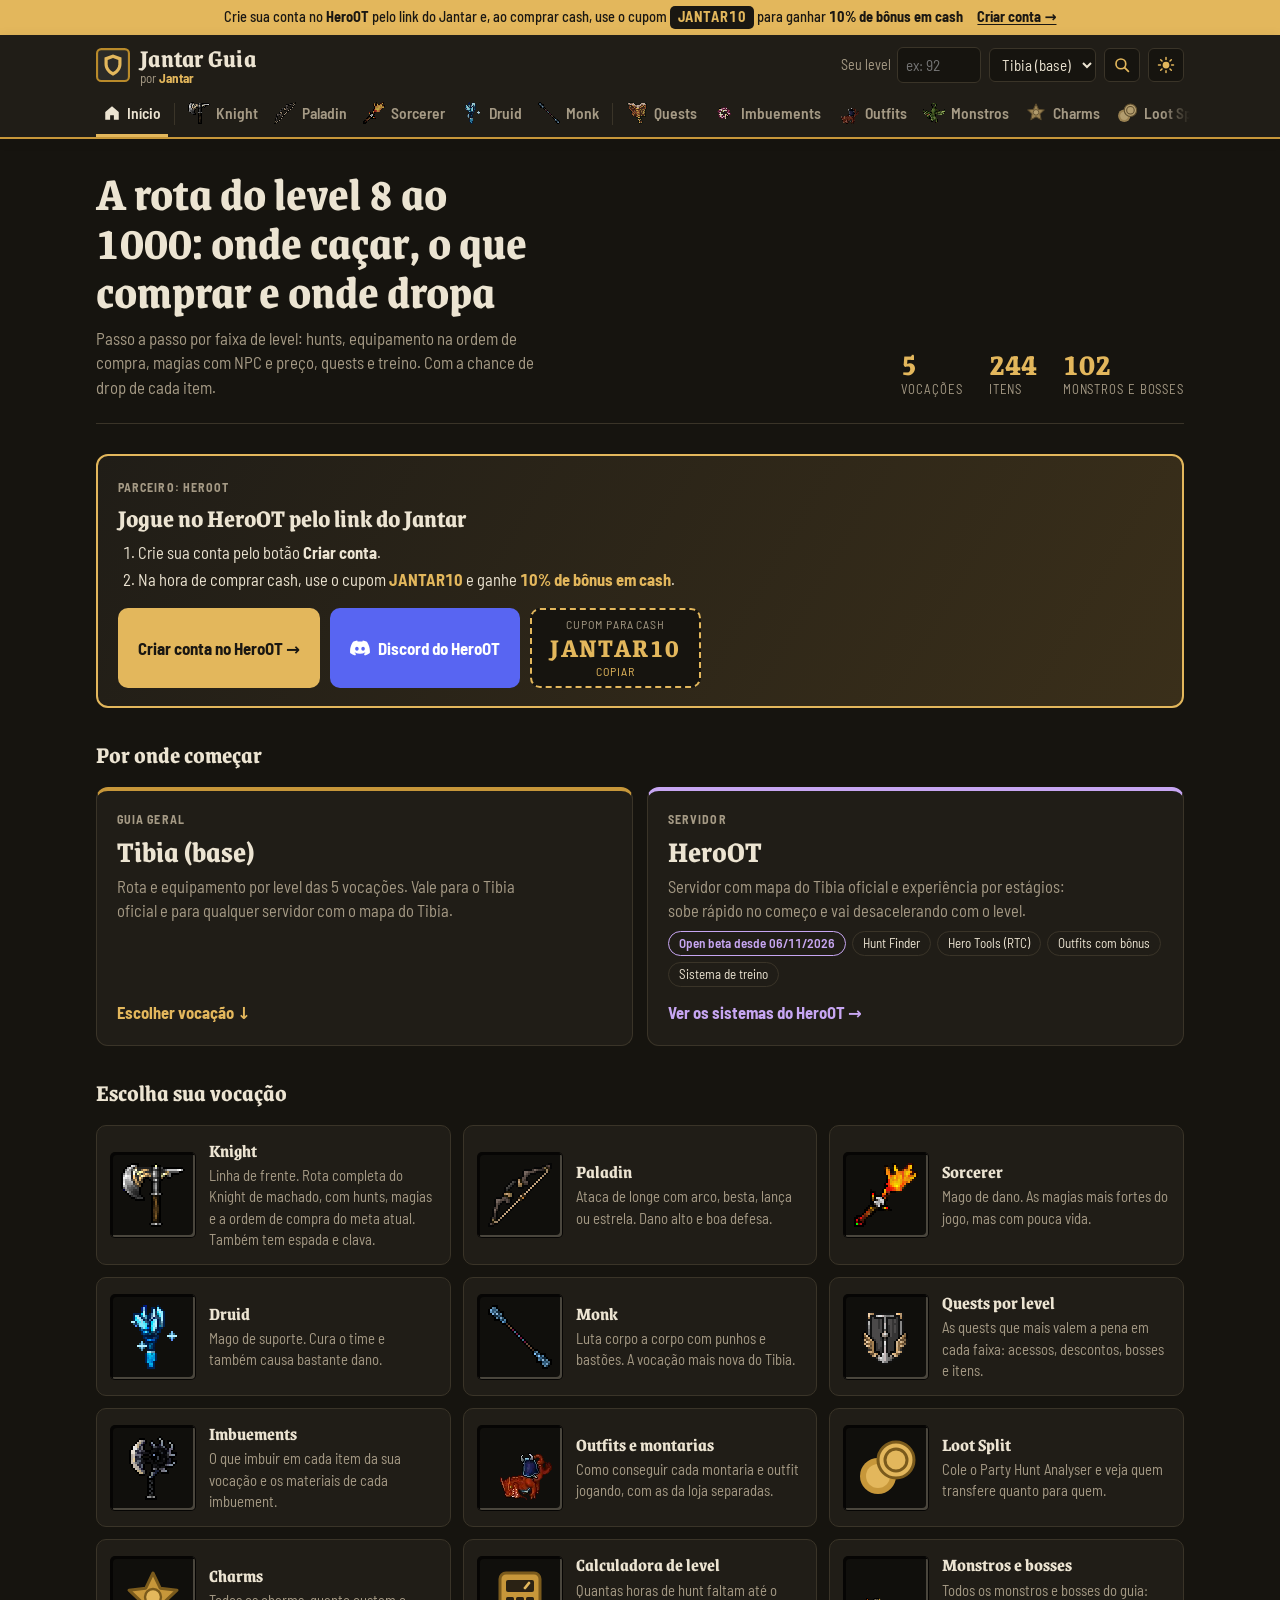
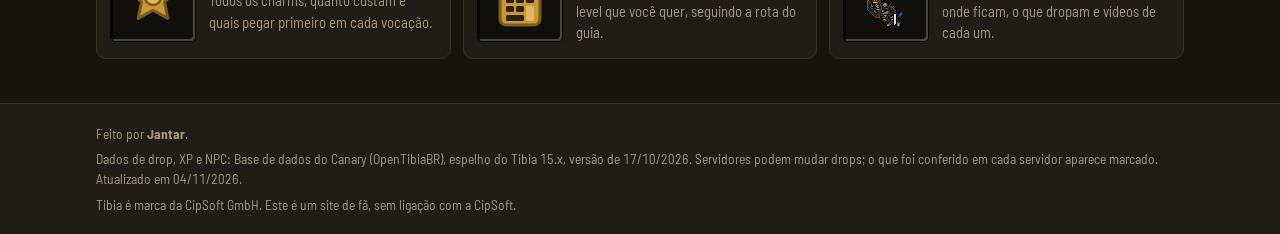
==== commit 946e4d0d: "Dano por elemento em quase todas as hunts Lugares com vários monstros mostram uma tabela com os mons" ====
--- a/index.html
+++ b/index.html
@@ -27,7 +27,7 @@
 <script type="application/ld+json">{"@context":"https://schema.org","@type":"WebSite","name":"Jantar Guia","url":"https://jantarguia.com.br/","inLanguage":"pt-BR","description":"Guia de Tibia por vocação e level: hunts, equipamento, magias, quests e chance de drop."}</script>
 <link rel="preload" href="/fonts/grenze.woff2" as="font" type="font/woff2" crossorigin>
 <link rel="preload" href="/fonts/barlow-semi-condensed-400.woff2" as="font" type="font/woff2" crossorigin>
-<style id="css">@font-face{font-family:'Grenze';font-style:normal;font-weight:500 700;font-display:swap;src:url(/fonts/grenze.woff2) format('woff2');unicode-range:U+0000-00FF, U+0131, U+0152-0153, U+02BB-02BC, U+02C6, U+02DA, U+02DC, U+0304, U+0308, U+0329, U+2000-206F, U+20AC, U+2122, U+2191, U+2193, U+2212, U+2215, U+FEFF, U+FFFD} @font-face{font-family:'Barlow Semi Condensed';font-style:normal;font-weight:400;font-display:swap;src:url(/fonts/barlow-semi-condensed-400.woff2) format('woff2');unicode-range:U+0000-00FF, U+0131, U+0152-0153, U+02BB-02BC, U+02C6, U+02DA, U+02DC, U+0304, U+0308, U+0329, U+2000-206F, U+20AC, U+2122, U+2191, U+2193, U+2212, U+2215, U+FEFF, U+FFFD} @font-face{font-family:'Barlow Semi Condensed';font-style:normal;font-weight:500;font-display:swap;src:url(/fonts/barlow-semi-condensed-500.woff2) format('woff2');unicode-range:U+0000-00FF, U+0131, U+0152-0153, U+02BB-02BC, U+02C6, U+02DA, U+02DC, U+0304, U+0308, U+0329, U+2000-206F, U+20AC, U+2122, U+2191, U+2193, U+2212, U+2215, U+FEFF, U+FFFD} @font-face{font-family:'Barlow Semi Condensed';font-style:normal;font-weight:600;font-display:swap;src:url(/fonts/barlow-semi-condensed-600.woff2) format('woff2');unicode-range:U+0000-00FF, U+0131, U+0152-0153, U+02BB-02BC, U+02C6, U+02DA, U+02DC, U+0304, U+0308, U+0329, U+2000-206F, U+20AC, U+2122, U+2191, U+2193, U+2212, U+2215, U+FEFF, U+FFFD} @font-face{font-family:'Barlow Semi Condensed';font-style:normal;font-weight:700;font-display:swap;src:url(/fonts/barlow-semi-condensed-700.woff2) format('woff2');unicode-range:U+0000-00FF, U+0131, U+0152-0153, U+02BB-02BC, U+02C6, U+02DA, U+02DC, U+0304, U+0308, U+0329, U+2000-206F, U+20AC, U+2122, U+2191, U+2193, U+2212, U+2215, U+FEFF, U+FFFD} :root{ --bg:#16140f; --panel:#201d17; --panel-2:#2a261e; --ink:#ece4d2; --muted:#a59a85; --line:#3a3428; --gold:#e3b75c; --gold-2:#c7973a; --gold-soft:#3a2f1a; --slot:#100f0c; --slot-hi:#4a463d; --slot-lo:#060504; --srv:#c7a6f2; --srv-soft:#2c2338; --here:#82cfa2; --here-soft:#1c3226; --common:#7ccb8f; --uncommon:#86b2f2; --rare:#f2b45c; --display:"Grenze",Georgia,serif; --body:"Barlow Semi Condensed","Arial Narrow",system-ui,sans-serif; --mono:"Barlow Semi Condensed","Arial Narrow",system-ui,sans-serif; color-scheme:dark; } :root[data-theme="light"]{ --bg:#f3f0e8; --panel:#fffdf8; --panel-2:#ebe5d8; --ink:#231d14; --muted:#6a6152; --line:#d9d0bd; --gold:#8f6410; --gold-2:#b98a2a; --gold-soft:#f3e6c6; --slot:#2b2a27; --slot-hi:#57544d; --slot-lo:#141311; --srv:#6b3fa0; --srv-soft:#efe7f8; --here:#2f6b4f; --here-soft:#dcecdf; --common:#3f7d4f; --uncommon:#3567a8; --rare:#b06a10; color-scheme:light; } *{box-sizing:border-box} [hidden]{display:none!important} html{-webkit-text-size-adjust:100%} body{background:var(--bg);color:var(--ink);font-family:var(--body);font-size:16.5px;line-height:1.45;margin:0;font-variant-numeric:tabular-nums} a{color:var(--gold)} .wrap{max-width:1120px;margin:0 auto;padding-left:max(16px,env(safe-area-inset-left,0px));padding-right:max(16px,env(safe-area-inset-right,0px))} .bar{position:sticky;top:0;z-index:5;background:var(--panel);border-bottom:2px solid var(--gold-2);padding-top:env(safe-area-inset-top,0px);box-shadow:0 2px 12px rgb(0 0 0 / .08)} .bar .wrap{padding-block:12px 10px;display:flex;flex-direction:column;gap:10px} .top{display:flex;align-items:center;justify-content:space-between;gap:12px;flex-wrap:wrap} .brand{display:flex;align-items:center;gap:10px;text-decoration:none;color:var(--ink)} .brand-mark{width:34px;height:34px;flex:none} .brand-txt{display:flex;flex-direction:column;line-height:1.05} .brand-name{font-family:var(--display);font-weight:700;font-size:1.6rem;letter-spacing:.01em} .by{font-size:.82rem;color:var(--muted)}.by b{color:var(--gold)} .ctrls{display:flex;gap:10px;flex-wrap:wrap;align-items:center} .theme{font:inherit;font-size:.85rem;border:1px solid var(--line);background:var(--bg);color:var(--ink);border-radius:6px;padding:6px 10px;cursor:pointer} .theme:hover{border-color:var(--gold-2)} .filter-note{display:flex;gap:10px;flex-wrap:wrap;align-items:center;font-size:.9rem;color:var(--muted);background:var(--panel);border:1px dashed var(--gold-2);border-radius:8px;padding:8px 12px} .filter-note button{font:inherit;font-size:.9rem;background:none;border:0;color:var(--gold);text-decoration:underline;cursor:pointer;padding:0} .field{display:flex;align-items:center;gap:6px;font-size:.88rem;color:var(--muted)} .field input,.field select{font:inherit;font-size:.95rem;padding:6px 8px;border:1px solid var(--line);border-radius:6px;background:var(--bg);color:var(--ink)} .field input{width:5.5em;font-family:var(--mono)} .tabs,.chips{display:flex;gap:6px;overflow-x:auto;scrollbar-width:none;padding-bottom:2px} .tabs::-webkit-scrollbar,.chips::-webkit-scrollbar{display:none} .tab,.chip{flex:none;border:1px solid var(--line);background:var(--bg);color:var(--ink);border-radius:999px;padding:6px 14px;font:inherit;font-weight:500;cursor:pointer;text-decoration:none;display:inline-flex;align-items:center;gap:6px} .tab:hover,.chip:hover{border-color:var(--gold-2)} .tab[aria-current="page"]{background:var(--ink);color:var(--bg);border-color:var(--ink)} .tab.srv{border-color:var(--srv);color:var(--srv)} .tab.srv[aria-current="page"]{background:var(--srv);color:var(--panel)} .chip{padding:4px 12px;font-size:.9rem} .chip[aria-pressed="true"]{background:var(--gold-soft);border-color:var(--gold)} :is(.tab,.chip,.theme,input,select,a,button):focus-visible{outline:2px solid var(--gold);outline-offset:2px} main .wrap{padding-block:22px 44px;display:flex;flex-direction:column;gap:30px} h1,h2{font-family:var(--display);margin:0;text-wrap:balance} .page-h{display:flex;flex-direction:column;gap:6px} .page-h h1{font-size:1.55rem} .intro{color:var(--muted);margin:0;max-width:68ch} .loading{color:var(--muted)} .legend{display:flex;gap:16px;flex-wrap:wrap;font-size:.85rem;color:var(--muted);align-items:center} .notice{background:var(--srv-soft);border:1px solid var(--srv);border-radius:10px;padding:12px 14px;display:flex;flex-direction:column;gap:4px;max-width:80ch} .notice b,.notice a{color:var(--srv)} .tier{display:flex;flex-direction:column;gap:14px} .tier-h{display:flex;align-items:center;gap:12px;flex-wrap:wrap} .lvl-badge{font-family:var(--display);font-weight:700;font-size:1.05rem;background:var(--slot);color:var(--gold);border:1px solid var(--gold-2);border-radius:6px;padding:3px 12px;box-shadow:inset 1px 1px 0 var(--slot-hi),inset -1px -1px 0 var(--slot-lo);font-variant-numeric:tabular-nums} .tier-h h2{font-size:1.15rem;color:var(--muted);font-weight:500} .rule{flex:1;height:1px;background:var(--line);min-width:20px} .here{font-size:.75rem;font-weight:700;color:var(--here);background:var(--here-soft);border-radius:999px;padding:3px 10px;letter-spacing:.05em;text-transform:uppercase} .grid{display:grid;grid-template-columns:repeat(auto-fill,minmax(300px,1fr));gap:14px} .card{background:var(--panel);border:1px solid var(--line);border-radius:10px;padding:14px;display:flex;flex-direction:column;gap:10px;min-width:0} .card:hover{border-color:var(--gold-2)} .head{display:flex;gap:12px;align-items:center;min-width:0} .head-txt{display:flex;flex-direction:column;gap:2px;min-width:0} .slot{flex:none;width:56px;height:56px;display:grid;place-items:center;background:var(--slot);border-radius:4px;box-shadow:inset 2px 2px 0 var(--slot-lo),inset -2px -2px 0 var(--slot-hi),0 0 0 1px var(--slot-lo)} .slot img{width:32px;height:32px;image-rendering:pixelated;transform:scale(1.5)} .slot.big{width:84px;height:84px} .slot.big img{width:auto;height:auto;max-width:64px;max-height:64px;transform:none} .meta{font-size:.75rem;color:var(--muted);text-transform:uppercase;letter-spacing:.07em} .name{font-family:var(--display);font-weight:700;font-size:1.15rem;color:var(--ink);text-decoration:none;line-height:1.15} a.name:hover{color:var(--gold)} .stats-line{display:flex;gap:8px;flex-wrap:wrap;align-items:center} .req{font-family:var(--mono);font-size:.75rem;color:var(--gold);border:1px solid var(--gold-2);border-radius:4px;padding:0 6px} .req.none{color:var(--muted);border-color:var(--line)} .attr{font-family:var(--mono);font-size:.75rem;color:var(--muted)} .how{display:flex;flex-direction:column;gap:8px;border-top:1px dashed var(--line);padding-top:10px} .how-t{font-size:.72rem;text-transform:uppercase;letter-spacing:.08em;color:var(--muted);font-weight:700} .src{display:grid;grid-template-columns:auto 1fr auto;gap:2px 10px;align-items:center;font-size:.92rem} .mon-ico{width:32px;height:32px;object-fit:contain;image-rendering:pixelated;grid-row:span 2} .src .m{font-weight:700;min-width:0} .src .c{font-family:var(--mono);font-size:.82rem;display:flex;align-items:center;gap:5px;justify-self:end} .src .w{grid-column:2/-1;color:var(--muted);font-size:.84rem} .boss-tag{display:inline-block;font-size:.68rem;font-weight:700;letter-spacing:.06em;text-transform:uppercase;color:#fff;background:#9b3b2f;border-radius:4px;padding:1px 6px;margin-right:2px;vertical-align:1px} .dot{width:9px;height:9px;border-radius:50%;display:inline-block;flex:none} .common{background:var(--common)}.uncommon{background:var(--uncommon)}.rare{background:var(--rare)} .line{font-size:.9rem}.line b{font-weight:700} .tip{font-size:.9rem;color:var(--muted);margin:0;padding-left:10px;border-left:2px solid var(--gold-2)} .srvnote{font-size:.9rem;background:var(--srv-soft);border-left:3px solid var(--srv);padding:6px 8px;border-radius:4px} .links{display:flex;gap:14px;font-size:.9rem;flex-wrap:wrap} .sys{display:grid;grid-template-columns:repeat(auto-fill,minmax(260px,1fr));gap:12px} .foot{border-top:1px solid var(--line);color:var(--muted);font-size:.85rem;background:var(--panel)} .foot .wrap{padding-block:20px calc(20px + env(safe-area-inset-bottom,0px));display:flex;flex-direction:column;gap:6px} @media (max-width:520px){.grid{grid-template-columns:1fr}} @media (prefers-reduced-motion:no-preference){.tier{transition:opacity .2s}.card{transition:border-color .15s}} .home-hero{display:flex;flex-wrap:wrap;align-items:flex-end;justify-content:space-between;gap:20px;padding-block:8px 6px;border-bottom:1px solid var(--line);padding-bottom:24px} .home-hero-txt{display:flex;flex-direction:column;gap:10px;min-width:0} .home-hero h1{font-family:var(--display);font-weight:700;font-size:clamp(2rem,5vw,3rem);line-height:1.02;margin:0;max-width:18ch;text-wrap:balance} .home-hero p{margin:0;color:var(--muted);max-width:56ch;font-size:1.05rem} .stats{display:flex;gap:26px;flex-wrap:wrap} .stat{display:flex;flex-direction:column} .stat b{font-family:var(--display);font-size:2rem;color:var(--gold);line-height:1} .stat span{font-size:.8rem;color:var(--muted);text-transform:uppercase;letter-spacing:.07em} .home-block{display:flex;flex-direction:column;gap:14px} .block-h{font-size:1.5rem} .paths{display:grid;grid-template-columns:repeat(auto-fit,minmax(280px,1fr));gap:14px} .path{all:unset;box-sizing:border-box;cursor:pointer;display:flex;flex-direction:column;gap:8px;padding:20px;border-radius:12px;background:var(--panel);border:1px solid var(--line);border-top:4px solid var(--gold-2);color:var(--ink);text-decoration:none;min-width:0} .path:hover{border-color:var(--gold-2)} .path:focus-visible{outline:2px solid var(--gold);outline-offset:2px} .srv-path{border-top-color:var(--srv)} .srv-path:hover{border-color:var(--srv)} .path-kicker{font-size:.75rem;text-transform:uppercase;letter-spacing:.09em;color:var(--muted);font-weight:700} .path-title{font-family:var(--display);font-weight:700;font-size:1.9rem;line-height:1} .path-txt{color:var(--muted);max-width:52ch} .path-tags{display:flex;gap:6px;flex-wrap:wrap} .pill{font-size:.82rem;border:1px solid var(--line);border-radius:999px;padding:2px 10px;color:var(--ink)} .pill.srv{border-color:var(--srv);color:var(--srv);font-weight:600} .path-go{margin-top:auto;padding-top:6px;font-weight:700;color:var(--gold)} .srv-path .path-go{color:var(--srv)} .vocs{display:grid;grid-template-columns:repeat(auto-fill,minmax(300px,1fr));gap:12px} .voc{display:flex;gap:14px;align-items:center;padding:14px;border-radius:10px;background:var(--panel);border:1px solid var(--line);text-decoration:none;color:var(--ink);min-width:0} .voc:hover{border-color:var(--gold-2)} .voc .slot.big img{width:32px;height:32px;max-width:none;max-height:none;transform:scale(2);image-rendering:pixelated} .voc-txt{display:flex;flex-direction:column;gap:4px;min-width:0} .voc-desc{font-size:.92rem;color:var(--muted)} @media (max-width:520px){.home-hero h1{font-size:2rem}.stats{gap:18px}.vocs,.paths{grid-template-columns:1fr}} .quest{gap:10px} .q-head{display:flex;justify-content:space-between;align-items:baseline;gap:10px} .q-txt{margin:0;color:var(--ink)} .q-warn{font-size:.88rem;font-weight:700;color:var(--rare);border-left:3px solid var(--rare);padding-left:8px} .q-items{display:flex;flex-wrap:wrap;gap:6px} .q-item{display:inline-flex;align-items:center;gap:4px;font-size:.88rem;background:var(--bg);border:1px solid var(--line);border-radius:6px;padding:2px 8px 2px 4px} .q-ico{width:24px;height:24px;image-rendering:pixelated} .foot-note{font-size:.85rem;color:var(--muted);margin:0} .grid:has(> .quest){align-items:start} .quest.has-outfit{border-color:var(--gold-2);box-shadow:0 0 0 1px var(--gold-2),0 6px 24px -12px var(--gold-2);background:linear-gradient(180deg,var(--gold-soft),var(--panel) 90px)} .outfit-badge{display:flex;align-items:center;gap:10px;padding:8px 10px;border-radius:8px;background:var(--slot);border:1px solid var(--gold-2);color:#e3b75c} .outfit-badge small{display:block;font-size:.7rem;text-transform:uppercase;letter-spacing:.08em;color:#a59a85} .outfit-badge b{font-family:var(--display);font-size:1.25rem;line-height:1.05} .outfit-ico{font-size:1.4rem;line-height:1} .chip-outfit[aria-pressed="true"]{background:var(--slot);color:#e3b75c;border-color:var(--gold-2)} .q-det{border-top:1px dashed var(--line);padding-top:8px} .q-det summary{cursor:pointer;font-weight:700;color:var(--gold);list-style:none;display:flex;align-items:center;gap:6px} .q-det summary::-webkit-details-marker{display:none} .q-det summary::before{content:"▸";transition:transform .15s} .q-det[open] summary::before{transform:rotate(90deg)} .q-det dl{display:grid;grid-template-columns:repeat(3,minmax(0,1fr));gap:8px 12px;margin:10px 0 0} .q-det dl>div{min-width:0} .q-det .wide{grid-column:1/-1} .q-det dt{font-size:.72rem;text-transform:uppercase;letter-spacing:.08em;color:var(--muted);font-weight:700} .q-det dd{margin:2px 0 0;font-size:.95rem} .look-switch .chip{font-size:1rem;padding:6px 16px} .look-bar{display:flex;flex-wrap:wrap;gap:10px;align-items:center;justify-content:space-between} .look-bar .chips{flex-wrap:wrap} .look-search input{width:14em;font-family:var(--body)} .look-grid{align-items:start} .look-slot img{width:64px!important;height:64px!important;max-width:none!important;max-height:none!important;transform:none!important;object-fit:contain;image-rendering:pixelated} .look .q-txt{font-size:.95rem} .badge-pic{flex:none;width:64px;height:64px;display:grid;place-items:center;border-radius:6px;background:#0b0a08;box-shadow:inset 1px 1px 0 #000,inset -1px -1px 0 #3a362e} .badge-pic img{width:64px;height:64px;object-fit:contain;image-rendering:pixelated} .mount-badge em{display:block;font-style:normal;font-size:.82rem;color:#c9bfa9;margin-top:2px;line-height:1.3} .mode-switch{margin-top:-14px} .muted{color:var(--muted);margin:0;font-size:.92rem} .resumo{background:var(--panel);border:1px solid var(--gold-2);border-radius:12px;padding:18px;display:flex;flex-direction:column;gap:16px} .resumo-h{display:flex;flex-direction:column;gap:2px} .resumo-h h2{font-size:1.5rem} .resumo-grid{display:grid;grid-template-columns:repeat(auto-fit,minmax(230px,1fr));gap:12px} .rbox{background:var(--bg);border:1px solid var(--line);border-radius:8px;padding:12px;display:flex;flex-direction:column;gap:6px} .rbox p,.rbox ul{margin:0;font-size:.95rem} .rbox ul{padding-left:18px;display:flex;flex-direction:column;gap:3px} .linha-wrap{display:flex;flex-direction:column;gap:8px} .linha{list-style:none;margin:0;padding:0;display:grid;grid-template-columns:repeat(auto-fill,minmax(150px,1fr));gap:8px;counter-reset:l} .linha a{display:flex;flex-direction:column;gap:2px;height:100%;text-decoration:none;color:var(--ink);background:var(--bg);border:1px solid var(--line);border-left:3px solid var(--gold-2);border-radius:6px;padding:8px 10px;font-size:.88rem;line-height:1.25} .linha a:hover{border-color:var(--gold)} .linha b{font-family:var(--display);color:var(--gold);font-size:1.1rem} .linha b::before{content:"lvl ";font-family:var(--body);font-size:.75rem;color:var(--muted);font-weight:500} .steps{display:flex;flex-direction:column;gap:34px} .step{display:flex;flex-direction:column;gap:12px;scroll-margin-top:190px} .step-h{display:flex;align-items:center;gap:10px;flex-wrap:wrap} .step-n{width:30px;height:30px;border-radius:50%;display:grid;place-items:center;font-family:var(--display);font-weight:700;background:var(--gold);color:var(--bg);flex:none} .step-obj{margin:0;font-size:1.08rem;font-weight:600;max-width:75ch} .step.is-here .step-n{background:var(--here)} .step-grid{display:grid;grid-template-columns:repeat(auto-fit,minmax(320px,1fr));gap:12px} .sbox{background:var(--panel);border:1px solid var(--line);border-radius:10px;padding:12px 14px;display:flex;flex-direction:column;gap:8px;min-width:0} .how-t.t2{margin-top:6px} .hrow,.irow summary{display:flex;gap:10px;align-items:flex-start} .hrow + .hrow,.irow + .irow{border-top:1px dashed var(--line);padding-top:8px} .hrow-txt,.irow-txt{display:flex;flex-direction:column;gap:1px;min-width:0;flex:1} .hrow-txt b,.irow-txt b{font-size:1.02rem} .hrow-onde{font-size:.92rem} .hrow-nota,.irow-w{font-size:.86rem;color:var(--muted)} .hrow .slot,.irow .slot{width:44px;height:44px} .hrow .slot img,.irow .slot img{transform:none;max-width:40px;max-height:40px;width:auto;height:auto} .irow summary{cursor:pointer;list-style:none} .irow summary::-webkit-details-marker{display:none} .irow-more{flex:none;width:24px;height:24px;border:1px solid var(--line);border-radius:6px;display:grid;place-items:center;color:var(--muted);font-weight:700;align-self:center} .irow[open] .irow-more{transform:rotate(45deg);color:var(--gold);border-color:var(--gold-2)} .irow-body{margin-top:8px} .irow-body .card{background:var(--bg)} .srow{display:grid;grid-template-columns:2.2em 1fr auto;gap:0 10px;align-items:baseline;padding:5px 0;font-size:.93rem} .srow + .srow{border-top:1px dashed var(--line)} .srow .s-lv{font-family:var(--display);color:var(--muted);text-align:right} .srow .s-n{display:flex;flex-wrap:wrap;gap:0 8px;align-items:baseline;min-width:0} .srow code{font-family:var(--mono);font-size:.85rem;color:var(--muted);font-style:italic} .srow .s-p{font-size:.85rem;white-space:nowrap} .srow .s-npc{grid-column:2/-1;font-size:.8rem;color:var(--muted)} .srow.ess .s-lv{color:var(--gold)} .srow.ess .s-n b{color:var(--gold)} .more summary{cursor:pointer;color:var(--gold);font-size:.9rem;padding:6px 0} .q-links{display:flex;flex-wrap:wrap;gap:6px} .q-links .pill{text-decoration:none} .q-links .pill small{color:var(--muted)} .pill-gold{border-color:var(--gold-2);color:var(--gold)} .step-treino{margin:0;font-size:.95rem} @media (max-width:520px){.step-grid{grid-template-columns:1fr}.resumo{padding:14px}.step{scroll-margin-top:230px}} .step-obj .obj-w{display:block;font-weight:500} .step-obj .obj-w + .obj-w{margin-top:3px} .step-obj .obj-w b{color:var(--gold)} .linha-w{font-family:var(--display);font-weight:700;color:var(--gold);margin-top:4px} .hrow-yt{display:inline-flex;align-items:center;gap:5px;align-self:flex-start;margin-top:4px;font-size:.84rem;font-weight:600;text-decoration:none;color:var(--ink);border:1px solid var(--line);border-radius:999px;padding:2px 10px 2px 7px} .hrow-yt svg{width:14px;height:14px;color:#e5483b} .hrow-yt:hover{border-color:var(--gold-2);color:var(--gold)} .yt-mini{color:var(--gold);font-weight:600;text-decoration:none;white-space:nowrap} .yt-mini::before{content:"▶ ";color:#e5483b;font-size:.8em} .yt-mini:hover{text-decoration:underline} .quest .hrow-yt{margin-top:0} .slot.place svg{width:22px;height:22px;color:var(--gold)} .imbu-rec{display:grid;grid-template-columns:repeat(auto-fill,minmax(240px,1fr));gap:10px} .imbu-what{color:var(--gold);font-size:1.02rem} .imbu-info{display:grid;grid-template-columns:minmax(220px,1fr) 2fr;gap:12px} .imbu-info ul{margin:0;padding-left:18px;display:flex;flex-direction:column;gap:4px;font-size:.93rem} .imbu-lv{display:flex;flex-direction:column;gap:8px;border-top:1px dashed var(--line);padding-top:10px} .imbu-lv > div{display:flex;flex-direction:column;gap:1px} .imbu-items{font-size:.84rem;color:var(--muted)} @media (max-width:640px){.imbu-info{grid-template-columns:1fr}} .bar .wrap{padding-block:10px 0;gap:8px} .sr{position:absolute;width:1px;height:1px;overflow:hidden;clip:rect(0 0 0 0)} .ctrls{gap:8px;flex-wrap:nowrap} .field.lvl span{white-space:nowrap} .field select{max-width:9.5em} .theme{width:36px;height:34px;padding:0;display:grid;place-items:center;flex:none} .theme svg{width:18px;height:18px;color:var(--gold)} .tabs{gap:2px;align-items:stretch;margin-inline:-6px;padding-inline:6px;padding-bottom:0} .tabs.over{-webkit-mask-image:linear-gradient(90deg,#000 calc(100% - 28px),transparent);mask-image:linear-gradient(90deg,#000 calc(100% - 28px),transparent)} .tab-group{display:flex;gap:2px;flex:none} .tab{border:0;border-radius:0;background:none;color:var(--muted);padding:8px 7px 10px;border-bottom:3px solid transparent;font-weight:600;gap:6px;font-size:.97rem;transition:color .15s,border-color .15s} .tab:hover{color:var(--ink);border-bottom-color:var(--line)} .tab[aria-current="page"]{background:none;color:var(--ink);border-bottom-color:var(--gold)} .tab-ico{width:22px;height:22px;object-fit:contain;image-rendering:pixelated;flex:none} .tab:not([aria-current="page"]) .tab-ico{filter:saturate(.6) brightness(.85)} .tab-svg{width:18px;height:18px;flex:none} .tab-sep{flex:none;width:1px;background:var(--line);margin:9px 4px 12px} .tab.srv{color:var(--srv);border-bottom-color:transparent} .tab.srv[aria-current="page"]{background:none;color:var(--srv);border-bottom-color:var(--srv)} .bar .chips{padding-block:2px 10px} .bar .chips[hidden]+*{display:none} @media (max-width:640px){ .top{flex-wrap:wrap;row-gap:8px} .ctrls{width:100%} .field.lvl{flex:1} .field.lvl input{width:100%;min-width:4em} .field select{max-width:none} .tab{padding:8px 8px 10px} } .imbu-items{display:flex;flex-wrap:wrap;gap:5px;margin-top:4px} .imbu-it{font-size:.85rem;color:var(--ink);background:var(--gold-soft);border:1px solid var(--gold-2);border-radius:6px;padding:2px 8px;line-height:1.35} .imbu-it b{color:var(--gold);font-family:var(--display);margin-right:2px} .imbu-it.novo::after{content:"novo";margin-left:6px;font-size:.68rem;font-weight:700;text-transform:uppercase;letter-spacing:.05em;color:var(--bg);background:var(--gold);border-radius:4px;padding:0 4px;vertical-align:1px} .imbu-lv > div:first-child .imbu-it.novo::after{display:none} .rec-cost{display:flex;flex-direction:column;gap:8px;border-top:1px dashed var(--line);padding-top:8px;margin-top:2px} .rec-line{display:flex;flex-direction:column;gap:2px} .rec-line > a{font-size:.82rem;font-weight:700;color:var(--gold);text-decoration:none;text-transform:uppercase;letter-spacing:.05em} .rec-line > a:hover{text-decoration:underline} .rec-note{font-size:.84rem;color:var(--muted)} .imbu-it.gt{background:var(--slot);border-style:dashed;color:var(--muted)} .card.imbu,.tier{scroll-margin-top:130px} .rec-cost{flex-direction:row;flex-wrap:wrap;gap:6px} .rec-chip{display:inline-flex;align-items:center;gap:6px;text-decoration:none;color:var(--ink);background:var(--bg);border:1px solid var(--gold-2);border-radius:6px;padding:3px 8px;font-size:.86rem} .rec-chip:hover{background:var(--gold-soft)} .rec-chip b{color:var(--gold)} .gt-n{font-weight:600} .rec-see{color:var(--muted)} .topcupom{background:var(--gold);color:#1a1712;font-size:.9rem;font-weight:500} .topcupom .wrap{display:flex;align-items:center;justify-content:center;gap:6px 14px;flex-wrap:wrap;padding-block:6px} .topcupom a{color:#1a1712;font-weight:700;text-decoration:underline;text-underline-offset:2px} .tb-code{font:inherit;font-weight:800;letter-spacing:.06em;background:#1a1712;color:var(--gold);border:0;border-radius:5px;padding:1px 8px;cursor:pointer} .tb-code.copied{background:#2e6b3a;color:#fff} .promo{display:flex;align-items:center;justify-content:space-between;gap:16px 24px;flex-wrap:wrap;background:linear-gradient(120deg,var(--panel),var(--gold-soft));border:2px solid var(--gold);border-radius:12px;padding:18px 20px} .promo h2{margin:2px 0 4px;font-size:1.35rem} .promo p{margin:0;color:var(--muted)} .promo.big h2{font-size:1.6rem} .promo-act{display:flex;gap:10px;flex-wrap:wrap;align-items:stretch} .promo-code{display:flex;flex-direction:column;align-items:center;justify-content:center;gap:0;font:inherit;cursor:pointer;background:var(--bg);color:var(--ink);border:2px dashed var(--gold);border-radius:10px;padding:6px 18px;min-width:150px} .promo-code span{font-size:.75rem;text-transform:uppercase;letter-spacing:.08em;color:var(--muted)} .promo-code b{font-family:var(--display);font-size:1.7rem;color:var(--gold);letter-spacing:.06em;line-height:1.1} .promo-code .copy-lbl{color:var(--gold)} .promo-code.copied{border-style:solid;border-color:#3f9c55} .promo-code.copied .copy-lbl{color:#3f9c55} .promo-btn{display:flex;align-items:center;justify-content:center;background:var(--gold);color:#1a1712;font-weight:700;font-size:1.05rem;text-decoration:none;border-radius:10px;padding:10px 20px} .promo-btn:hover{filter:brightness(1.08)} @media (max-width:640px){.promo-act,.promo-code,.promo-btn{width:100%}.promo.big h2{font-size:1.3rem}} .promo-bonus{color:var(--gold)} .promo-steps{margin:4px 0 0;padding-left:20px;color:var(--ink);display:flex;flex-direction:column;gap:3px} .promo-btn.discord{background:#5865f2;color:#fff;gap:8px} .promo-btn.discord svg{width:20px;height:20px} .set-bar{display:flex;flex-direction:column;gap:8px;margin:0 0 12px} .set-row{display:grid;grid-template-columns:repeat(auto-fill,minmax(96px,1fr));gap:8px} .set-slot{display:flex;flex-direction:column;align-items:center;gap:5px;text-align:center;background:var(--panel);border:1px solid var(--line);border-radius:8px;padding:8px 6px;min-width:0} .set-slot b{font-size:.82rem;font-weight:600;line-height:1.15;overflow-wrap:anywhere} .set-slot.novo{border-color:var(--gold-2);background:var(--gold-soft)} .set-slot.vazio{opacity:.55} .set-slot.vazio b{font-weight:500;color:var(--muted)} .loading { display: none; } .prerender { padding: 24px 0; line-height: 1.5; } .prerender h1, .prerender h2, .prerender h3 { margin: 1em 0 .4em; } .prerender ul { padding-left: 20px; } .loot-box{margin-top:16px} #lootxt{width:100%;box-sizing:border-box;resize:vertical;background:var(--panel-2);color:var(--ink);border:1px solid var(--line);border-radius:8px;padding:10px;font:inherit} .loot-acts{display:flex;gap:8px;flex-wrap:wrap} .loot-btn{background:var(--gold-soft);color:var(--gold);border:1px solid var(--gold-2);border-radius:8px;padding:8px 12px;min-height:38px;font:inherit;font-weight:600;cursor:pointer} .loot-btn.copied{background:var(--here-soft);color:var(--here);border-color:var(--here)} .loot-scroll{overflow-x:auto} .loot-t{width:100%;border-collapse:collapse;min-width:560px} .loot-t th{text-align:right;color:var(--muted);font-weight:600;padding:6px 8px;border-bottom:1px solid var(--line)} .loot-t td{text-align:right;padding:6px 8px;border-bottom:1px solid var(--line)} .loot-t th:first-child,.loot-t td:first-child{text-align:left} .loot-t small{color:var(--gold)} .loot-t tr.off td{opacity:.45} .loot-t input[type=number]{width:100px;box-sizing:border-box;background:var(--panel-2);color:var(--ink);border:1px solid var(--line);border-radius:6px;padding:6px;font:inherit;text-align:right} .loot-t input[type=checkbox]{width:20px;height:20px;accent-color:var(--gold)} .loot-sum{display:grid;grid-template-columns:repeat(auto-fit,minmax(180px,1fr));gap:12px} .loot-sum b{display:block;font-size:1.5rem;color:var(--here)} .loot-sum b.neg{color:var(--rare)} .loot-tr{display:flex;justify-content:space-between;align-items:center;gap:10px;flex-wrap:wrap;padding:8px 0;border-top:1px solid var(--line)} .hmode{display:inline-block;margin-left:6px;padding:0 6px;border-radius:999px;font-size:.72rem;font-weight:700;text-transform:none;letter-spacing:0;border:1px solid currentColor;vertical-align:1px} .hmode-solo{color:#4aa865} .hmode-pt{color:#d0843a} .hmode-ambos{color:var(--gold-2)} .hrow-xp{display:flex;flex-wrap:wrap;gap:2px 12px;font-size:.86rem;margin:2px 0} .hrow-xp .pos b{color:#4aa865} .hrow-xp .neg b{color:#d0564c} .hunt-src{font-size:.78rem;color:var(--muted);margin:10px 0 0;line-height:1.4} .calc-box{display:flex;flex-direction:column;gap:10px;margin-bottom:14px} .calc-box .t2{margin-top:6px} .calc-grid{display:grid;grid-template-columns:repeat(auto-fit,minmax(160px,1fr));gap:10px 12px;align-items:end} .calc-grid label{display:flex;flex-direction:column;gap:4px;min-width:0} .calc-grid label.wide{grid-column:1/-1} .calc-grid input:not([type=checkbox]),.calc-grid select{font:inherit;font-size:1rem;padding:9px 10px;min-height:42px;border:1px solid var(--line);border-radius:8px;background:var(--bg);color:var(--ink);width:100%;min-width:0;box-sizing:border-box} .calc-grid label.chk{flex-direction:row;align-items:center;gap:8px;min-height:42px;cursor:pointer} .calc-grid label.chk input{width:20px;height:20px;accent-color:var(--gold-2);flex:none} .seg{display:flex;flex-wrap:wrap;gap:8px} .seg-b{font:inherit;font-weight:600;border:1px solid var(--line);background:var(--bg);color:var(--ink);border-radius:999px;padding:8px 14px;min-height:40px;cursor:pointer} .seg-b[aria-pressed=true]{background:var(--gold-soft);color:var(--gold);border-color:var(--gold-2)} .calc-sum b{font-variant-numeric:tabular-nums} .calc-seg{display:flex;flex-wrap:wrap;align-items:center;gap:6px 12px;padding:8px 0;border-top:1px dashed var(--line)} .calc-seg .lvl-badge{font-size:.9rem;padding:2px 8px} .calc-seg-n{display:flex;flex-direction:column;flex:1 1 180px;min-width:0} .calc-seg-n small{color:var(--muted);font-size:.85rem} .calc-seg-v{font-size:.92rem;color:var(--muted);white-space:nowrap} .calc-seg-v b{color:var(--ink)} .calc-warn{flex-basis:100%;font-size:.82rem;color:var(--srv);background:var(--srv-soft);border-radius:6px;padding:6px 8px} .calc-rate{font-size:.88rem;margin:4px 0 0;line-height:1.5} .srv-info{display:grid;grid-template-columns:repeat(auto-fit,minmax(150px,1fr));gap:10px;margin:14px 0} .srv-info .stat{background:var(--panel);border:1px solid var(--line);border-radius:10px;padding:10px 12px;display:flex;flex-direction:column;gap:2px} .srv-info .stat span{font-size:.8rem;color:var(--muted)} .srv-info .stat b{font-size:1rem} .srv-rates{display:grid;grid-template-columns:repeat(auto-fit,minmax(200px,1fr));gap:12px;align-items:start} .st-t{width:100%;border-collapse:collapse;font-size:.92rem;font-variant-numeric:tabular-nums} .st-t th{text-align:left;font-size:.75rem;color:var(--muted);font-weight:600;padding:2px 0} .st-t td{padding:4px 0;border-top:1px dashed var(--line)} .st-t td:last-child,.st-t th:last-child{text-align:right} .st-t b{color:var(--gold)} .srv-news ul,.srv-rules{margin:0;padding-left:18px;display:flex;flex-direction:column;gap:4px} .ch-list{margin:0;padding-left:18px;display:flex;flex-direction:column;gap:6px} .ch-vocs{display:grid;grid-template-columns:repeat(auto-fit,minmax(240px,1fr));gap:12px} .ch-t td{vertical-align:top} .ch-t td.nw{white-space:nowrap} .theme svg{width:18px;height:18px;display:block} .busca{position:relative;padding-bottom:10px} .busca input{width:100%;box-sizing:border-box;font:inherit;font-size:1rem;padding:10px 12px;min-height:44px;border:1px solid var(--gold-2);border-radius:8px;background:var(--bg);color:var(--ink)} .busca-res{display:flex;flex-direction:column;max-height:min(60vh,460px);overflow:auto;margin-top:6px;border-radius:8px} .busca-it{all:unset;box-sizing:border-box;display:flex;align-items:center;gap:10px;padding:6px 8px;border-radius:8px;cursor:pointer;min-height:44px} .busca-it:hover,.busca-it.on,.busca-it:focus-visible{background:var(--gold-soft)} .busca-it .slot{width:36px;height:36px;flex:none} .busca-it .slot img{max-width:32px;max-height:32px;transform:none;width:auto;height:auto} .busca-txt{display:flex;flex-direction:column;min-width:0} .busca-txt b{white-space:nowrap;overflow:hidden;text-overflow:ellipsis} .busca-txt small{color:var(--muted);font-size:.8rem;white-space:nowrap;overflow:hidden;text-overflow:ellipsis} .busca-dica{color:var(--muted);font-size:.88rem;margin:6px 2px} details.irow.busca-alvo,.hrow.busca-alvo,.step.busca-alvo{outline:2px solid var(--gold-2);outline-offset:2px;border-radius:8px} main{min-height:100vh} .calc-hunt{color:inherit;text-decoration:none;display:inline-flex;align-items:baseline;gap:2px;min-height:24px} .calc-hunt b{text-decoration:underline;text-decoration-color:var(--gold-2);text-underline-offset:3px} .calc-hunt span{color:var(--gold)} .calc-hunt:hover b{color:var(--gold)} .fraq-pic{all:unset;cursor:pointer;border-radius:8px;flex:none} .fraq-pic:focus-visible{outline:2px solid var(--gold-2);outline-offset:2px} .fraq-btn{align-self:flex-start;font:inherit;font-size:.82rem;font-weight:600;color:var(--gold);background:none;border:1px solid var(--gold-2);border-radius:999px;padding:4px 10px;min-height:30px;margin:4px 0 2px;cursor:pointer} .fraq-btn[aria-expanded=true] span{display:inline-block;transform:rotate(180deg)} .fraq{border:1px solid var(--line);border-radius:8px;padding:8px 10px;margin:4px 0;background:var(--bg)} .fraq-sum{display:flex;flex-wrap:wrap;gap:2px 14px;margin:0 0 6px;font-size:.88rem} .fraq-els{display:grid;grid-template-columns:repeat(auto-fill,minmax(88px,1fr));gap:6px} .fraq-el{display:flex;justify-content:space-between;gap:6px;padding:4px 8px;border-radius:6px;font-size:.85rem;border:1px solid var(--line)} .fraq-el.forte{border-color:#4aa865;background:rgb(74 168 101 / .14)} .fraq-el.resiste{border-color:#d0843a;background:rgb(208 132 58 / .12)} .fraq-el.imune{border-color:#d0564c;background:rgb(208 86 76 / .14)} b.forte,.fraq-el.forte b{color:#4aa865} .fraq-el.resiste b{color:#d0843a} b.imune,.fraq-el.imune b{color:#d0564c} .fraq-nota{margin:6px 0 0;font-size:.76rem;color:var(--muted)}</style>
+<style id="css">@font-face{font-family:'Grenze';font-style:normal;font-weight:500 700;font-display:swap;src:url(/fonts/grenze.woff2) format('woff2');unicode-range:U+0000-00FF, U+0131, U+0152-0153, U+02BB-02BC, U+02C6, U+02DA, U+02DC, U+0304, U+0308, U+0329, U+2000-206F, U+20AC, U+2122, U+2191, U+2193, U+2212, U+2215, U+FEFF, U+FFFD} @font-face{font-family:'Barlow Semi Condensed';font-style:normal;font-weight:400;font-display:swap;src:url(/fonts/barlow-semi-condensed-400.woff2) format('woff2');unicode-range:U+0000-00FF, U+0131, U+0152-0153, U+02BB-02BC, U+02C6, U+02DA, U+02DC, U+0304, U+0308, U+0329, U+2000-206F, U+20AC, U+2122, U+2191, U+2193, U+2212, U+2215, U+FEFF, U+FFFD} @font-face{font-family:'Barlow Semi Condensed';font-style:normal;font-weight:500;font-display:swap;src:url(/fonts/barlow-semi-condensed-500.woff2) format('woff2');unicode-range:U+0000-00FF, U+0131, U+0152-0153, U+02BB-02BC, U+02C6, U+02DA, U+02DC, U+0304, U+0308, U+0329, U+2000-206F, U+20AC, U+2122, U+2191, U+2193, U+2212, U+2215, U+FEFF, U+FFFD} @font-face{font-family:'Barlow Semi Condensed';font-style:normal;font-weight:600;font-display:swap;src:url(/fonts/barlow-semi-condensed-600.woff2) format('woff2');unicode-range:U+0000-00FF, U+0131, U+0152-0153, U+02BB-02BC, U+02C6, U+02DA, U+02DC, U+0304, U+0308, U+0329, U+2000-206F, U+20AC, U+2122, U+2191, U+2193, U+2212, U+2215, U+FEFF, U+FFFD} @font-face{font-family:'Barlow Semi Condensed';font-style:normal;font-weight:700;font-display:swap;src:url(/fonts/barlow-semi-condensed-700.woff2) format('woff2');unicode-range:U+0000-00FF, U+0131, U+0152-0153, U+02BB-02BC, U+02C6, U+02DA, U+02DC, U+0304, U+0308, U+0329, U+2000-206F, U+20AC, U+2122, U+2191, U+2193, U+2212, U+2215, U+FEFF, U+FFFD} :root{ --bg:#16140f; --panel:#201d17; --panel-2:#2a261e; --ink:#ece4d2; --muted:#a59a85; --line:#3a3428; --gold:#e3b75c; --gold-2:#c7973a; --gold-soft:#3a2f1a; --slot:#100f0c; --slot-hi:#4a463d; --slot-lo:#060504; --srv:#c7a6f2; --srv-soft:#2c2338; --here:#82cfa2; --here-soft:#1c3226; --common:#7ccb8f; --uncommon:#86b2f2; --rare:#f2b45c; --display:"Grenze",Georgia,serif; --body:"Barlow Semi Condensed","Arial Narrow",system-ui,sans-serif; --mono:"Barlow Semi Condensed","Arial Narrow",system-ui,sans-serif; color-scheme:dark; } :root[data-theme="light"]{ --bg:#f3f0e8; --panel:#fffdf8; --panel-2:#ebe5d8; --ink:#231d14; --muted:#6a6152; --line:#d9d0bd; --gold:#8f6410; --gold-2:#b98a2a; --gold-soft:#f3e6c6; --slot:#2b2a27; --slot-hi:#57544d; --slot-lo:#141311; --srv:#6b3fa0; --srv-soft:#efe7f8; --here:#2f6b4f; --here-soft:#dcecdf; --common:#3f7d4f; --uncommon:#3567a8; --rare:#b06a10; color-scheme:light; } *{box-sizing:border-box} [hidden]{display:none!important} html{-webkit-text-size-adjust:100%} body{background:var(--bg);color:var(--ink);font-family:var(--body);font-size:16.5px;line-height:1.45;margin:0;font-variant-numeric:tabular-nums} a{color:var(--gold)} .wrap{max-width:1120px;margin:0 auto;padding-left:max(16px,env(safe-area-inset-left,0px));padding-right:max(16px,env(safe-area-inset-right,0px))} .bar{position:sticky;top:0;z-index:5;background:var(--panel);border-bottom:2px solid var(--gold-2);padding-top:env(safe-area-inset-top,0px);box-shadow:0 2px 12px rgb(0 0 0 / .08)} .bar .wrap{padding-block:12px 10px;display:flex;flex-direction:column;gap:10px} .top{display:flex;align-items:center;justify-content:space-between;gap:12px;flex-wrap:wrap} .brand{display:flex;align-items:center;gap:10px;text-decoration:none;color:var(--ink)} .brand-mark{width:34px;height:34px;flex:none} .brand-txt{display:flex;flex-direction:column;line-height:1.05} .brand-name{font-family:var(--display);font-weight:700;font-size:1.6rem;letter-spacing:.01em} .by{font-size:.82rem;color:var(--muted)}.by b{color:var(--gold)} .ctrls{display:flex;gap:10px;flex-wrap:wrap;align-items:center} .theme{font:inherit;font-size:.85rem;border:1px solid var(--line);background:var(--bg);color:var(--ink);border-radius:6px;padding:6px 10px;cursor:pointer} .theme:hover{border-color:var(--gold-2)} .filter-note{display:flex;gap:10px;flex-wrap:wrap;align-items:center;font-size:.9rem;color:var(--muted);background:var(--panel);border:1px dashed var(--gold-2);border-radius:8px;padding:8px 12px} .filter-note button{font:inherit;font-size:.9rem;background:none;border:0;color:var(--gold);text-decoration:underline;cursor:pointer;padding:0} .field{display:flex;align-items:center;gap:6px;font-size:.88rem;color:var(--muted)} .field input,.field select{font:inherit;font-size:.95rem;padding:6px 8px;border:1px solid var(--line);border-radius:6px;background:var(--bg);color:var(--ink)} .field input{width:5.5em;font-family:var(--mono)} .tabs,.chips{display:flex;gap:6px;overflow-x:auto;scrollbar-width:none;padding-bottom:2px} .tabs::-webkit-scrollbar,.chips::-webkit-scrollbar{display:none} .tab,.chip{flex:none;border:1px solid var(--line);background:var(--bg);color:var(--ink);border-radius:999px;padding:6px 14px;font:inherit;font-weight:500;cursor:pointer;text-decoration:none;display:inline-flex;align-items:center;gap:6px} .tab:hover,.chip:hover{border-color:var(--gold-2)} .tab[aria-current="page"]{background:var(--ink);color:var(--bg);border-color:var(--ink)} .tab.srv{border-color:var(--srv);color:var(--srv)} .tab.srv[aria-current="page"]{background:var(--srv);color:var(--panel)} .chip{padding:4px 12px;font-size:.9rem} .chip[aria-pressed="true"]{background:var(--gold-soft);border-color:var(--gold)} :is(.tab,.chip,.theme,input,select,a,button):focus-visible{outline:2px solid var(--gold);outline-offset:2px} main .wrap{padding-block:22px 44px;display:flex;flex-direction:column;gap:30px} h1,h2{font-family:var(--display);margin:0;text-wrap:balance} .page-h{display:flex;flex-direction:column;gap:6px} .page-h h1{font-size:1.55rem} .intro{color:var(--muted);margin:0;max-width:68ch} .loading{color:var(--muted)} .legend{display:flex;gap:16px;flex-wrap:wrap;font-size:.85rem;color:var(--muted);align-items:center} .notice{background:var(--srv-soft);border:1px solid var(--srv);border-radius:10px;padding:12px 14px;display:flex;flex-direction:column;gap:4px;max-width:80ch} .notice b,.notice a{color:var(--srv)} .tier{display:flex;flex-direction:column;gap:14px} .tier-h{display:flex;align-items:center;gap:12px;flex-wrap:wrap} .lvl-badge{font-family:var(--display);font-weight:700;font-size:1.05rem;background:var(--slot);color:var(--gold);border:1px solid var(--gold-2);border-radius:6px;padding:3px 12px;box-shadow:inset 1px 1px 0 var(--slot-hi),inset -1px -1px 0 var(--slot-lo);font-variant-numeric:tabular-nums} .tier-h h2{font-size:1.15rem;color:var(--muted);font-weight:500} .rule{flex:1;height:1px;background:var(--line);min-width:20px} .here{font-size:.75rem;font-weight:700;color:var(--here);background:var(--here-soft);border-radius:999px;padding:3px 10px;letter-spacing:.05em;text-transform:uppercase} .grid{display:grid;grid-template-columns:repeat(auto-fill,minmax(300px,1fr));gap:14px} .card{background:var(--panel);border:1px solid var(--line);border-radius:10px;padding:14px;display:flex;flex-direction:column;gap:10px;min-width:0} .card:hover{border-color:var(--gold-2)} .head{display:flex;gap:12px;align-items:center;min-width:0} .head-txt{display:flex;flex-direction:column;gap:2px;min-width:0} .slot{flex:none;width:56px;height:56px;display:grid;place-items:center;background:var(--slot);border-radius:4px;box-shadow:inset 2px 2px 0 var(--slot-lo),inset -2px -2px 0 var(--slot-hi),0 0 0 1px var(--slot-lo)} .slot img{width:32px;height:32px;image-rendering:pixelated;transform:scale(1.5)} .slot.big{width:84px;height:84px} .slot.big img{width:auto;height:auto;max-width:64px;max-height:64px;transform:none} .meta{font-size:.75rem;color:var(--muted);text-transform:uppercase;letter-spacing:.07em} .name{font-family:var(--display);font-weight:700;font-size:1.15rem;color:var(--ink);text-decoration:none;line-height:1.15} a.name:hover{color:var(--gold)} .stats-line{display:flex;gap:8px;flex-wrap:wrap;align-items:center} .req{font-family:var(--mono);font-size:.75rem;color:var(--gold);border:1px solid var(--gold-2);border-radius:4px;padding:0 6px} .req.none{color:var(--muted);border-color:var(--line)} .attr{font-family:var(--mono);font-size:.75rem;color:var(--muted)} .how{display:flex;flex-direction:column;gap:8px;border-top:1px dashed var(--line);padding-top:10px} .how-t{font-size:.72rem;text-transform:uppercase;letter-spacing:.08em;color:var(--muted);font-weight:700} .src{display:grid;grid-template-columns:auto 1fr auto;gap:2px 10px;align-items:center;font-size:.92rem} .mon-ico{width:32px;height:32px;object-fit:contain;image-rendering:pixelated;grid-row:span 2} .src .m{font-weight:700;min-width:0} .src .c{font-family:var(--mono);font-size:.82rem;display:flex;align-items:center;gap:5px;justify-self:end} .src .w{grid-column:2/-1;color:var(--muted);font-size:.84rem} .boss-tag{display:inline-block;font-size:.68rem;font-weight:700;letter-spacing:.06em;text-transform:uppercase;color:#fff;background:#9b3b2f;border-radius:4px;padding:1px 6px;margin-right:2px;vertical-align:1px} .dot{width:9px;height:9px;border-radius:50%;display:inline-block;flex:none} .common{background:var(--common)}.uncommon{background:var(--uncommon)}.rare{background:var(--rare)} .line{font-size:.9rem}.line b{font-weight:700} .tip{font-size:.9rem;color:var(--muted);margin:0;padding-left:10px;border-left:2px solid var(--gold-2)} .srvnote{font-size:.9rem;background:var(--srv-soft);border-left:3px solid var(--srv);padding:6px 8px;border-radius:4px} .links{display:flex;gap:14px;font-size:.9rem;flex-wrap:wrap} .sys{display:grid;grid-template-columns:repeat(auto-fill,minmax(260px,1fr));gap:12px} .foot{border-top:1px solid var(--line);color:var(--muted);font-size:.85rem;background:var(--panel)} .foot .wrap{padding-block:20px calc(20px + env(safe-area-inset-bottom,0px));display:flex;flex-direction:column;gap:6px} @media (max-width:520px){.grid{grid-template-columns:1fr}} @media (prefers-reduced-motion:no-preference){.tier{transition:opacity .2s}.card{transition:border-color .15s}} .home-hero{display:flex;flex-wrap:wrap;align-items:flex-end;justify-content:space-between;gap:20px;padding-block:8px 6px;border-bottom:1px solid var(--line);padding-bottom:24px} .home-hero-txt{display:flex;flex-direction:column;gap:10px;min-width:0} .home-hero h1{font-family:var(--display);font-weight:700;font-size:clamp(2rem,5vw,3rem);line-height:1.02;margin:0;max-width:18ch;text-wrap:balance} .home-hero p{margin:0;color:var(--muted);max-width:56ch;font-size:1.05rem} .stats{display:flex;gap:26px;flex-wrap:wrap} .stat{display:flex;flex-direction:column} .stat b{font-family:var(--display);font-size:2rem;color:var(--gold);line-height:1} .stat span{font-size:.8rem;color:var(--muted);text-transform:uppercase;letter-spacing:.07em} .home-block{display:flex;flex-direction:column;gap:14px} .block-h{font-size:1.5rem} .paths{display:grid;grid-template-columns:repeat(auto-fit,minmax(280px,1fr));gap:14px} .path{all:unset;box-sizing:border-box;cursor:pointer;display:flex;flex-direction:column;gap:8px;padding:20px;border-radius:12px;background:var(--panel);border:1px solid var(--line);border-top:4px solid var(--gold-2);color:var(--ink);text-decoration:none;min-width:0} .path:hover{border-color:var(--gold-2)} .path:focus-visible{outline:2px solid var(--gold);outline-offset:2px} .srv-path{border-top-color:var(--srv)} .srv-path:hover{border-color:var(--srv)} .path-kicker{font-size:.75rem;text-transform:uppercase;letter-spacing:.09em;color:var(--muted);font-weight:700} .path-title{font-family:var(--display);font-weight:700;font-size:1.9rem;line-height:1} .path-txt{color:var(--muted);max-width:52ch} .path-tags{display:flex;gap:6px;flex-wrap:wrap} .pill{font-size:.82rem;border:1px solid var(--line);border-radius:999px;padding:2px 10px;color:var(--ink)} .pill.srv{border-color:var(--srv);color:var(--srv);font-weight:600} .path-go{margin-top:auto;padding-top:6px;font-weight:700;color:var(--gold)} .srv-path .path-go{color:var(--srv)} .vocs{display:grid;grid-template-columns:repeat(auto-fill,minmax(300px,1fr));gap:12px} .voc{display:flex;gap:14px;align-items:center;padding:14px;border-radius:10px;background:var(--panel);border:1px solid var(--line);text-decoration:none;color:var(--ink);min-width:0} .voc:hover{border-color:var(--gold-2)} .voc .slot.big img{width:32px;height:32px;max-width:none;max-height:none;transform:scale(2);image-rendering:pixelated} .voc-txt{display:flex;flex-direction:column;gap:4px;min-width:0} .voc-desc{font-size:.92rem;color:var(--muted)} @media (max-width:520px){.home-hero h1{font-size:2rem}.stats{gap:18px}.vocs,.paths{grid-template-columns:1fr}} .quest{gap:10px} .q-head{display:flex;justify-content:space-between;align-items:baseline;gap:10px} .q-txt{margin:0;color:var(--ink)} .q-warn{font-size:.88rem;font-weight:700;color:var(--rare);border-left:3px solid var(--rare);padding-left:8px} .q-items{display:flex;flex-wrap:wrap;gap:6px} .q-item{display:inline-flex;align-items:center;gap:4px;font-size:.88rem;background:var(--bg);border:1px solid var(--line);border-radius:6px;padding:2px 8px 2px 4px} .q-ico{width:24px;height:24px;image-rendering:pixelated} .foot-note{font-size:.85rem;color:var(--muted);margin:0} .grid:has(> .quest){align-items:start} .quest.has-outfit{border-color:var(--gold-2);box-shadow:0 0 0 1px var(--gold-2),0 6px 24px -12px var(--gold-2);background:linear-gradient(180deg,var(--gold-soft),var(--panel) 90px)} .outfit-badge{display:flex;align-items:center;gap:10px;padding:8px 10px;border-radius:8px;background:var(--slot);border:1px solid var(--gold-2);color:#e3b75c} .outfit-badge small{display:block;font-size:.7rem;text-transform:uppercase;letter-spacing:.08em;color:#a59a85} .outfit-badge b{font-family:var(--display);font-size:1.25rem;line-height:1.05} .outfit-ico{font-size:1.4rem;line-height:1} .chip-outfit[aria-pressed="true"]{background:var(--slot);color:#e3b75c;border-color:var(--gold-2)} .q-det{border-top:1px dashed var(--line);padding-top:8px} .q-det summary{cursor:pointer;font-weight:700;color:var(--gold);list-style:none;display:flex;align-items:center;gap:6px} .q-det summary::-webkit-details-marker{display:none} .q-det summary::before{content:"▸";transition:transform .15s} .q-det[open] summary::before{transform:rotate(90deg)} .q-det dl{display:grid;grid-template-columns:repeat(3,minmax(0,1fr));gap:8px 12px;margin:10px 0 0} .q-det dl>div{min-width:0} .q-det .wide{grid-column:1/-1} .q-det dt{font-size:.72rem;text-transform:uppercase;letter-spacing:.08em;color:var(--muted);font-weight:700} .q-det dd{margin:2px 0 0;font-size:.95rem} .look-switch .chip{font-size:1rem;padding:6px 16px} .look-bar{display:flex;flex-wrap:wrap;gap:10px;align-items:center;justify-content:space-between} .look-bar .chips{flex-wrap:wrap} .look-search input{width:14em;font-family:var(--body)} .look-grid{align-items:start} .look-slot img{width:64px!important;height:64px!important;max-width:none!important;max-height:none!important;transform:none!important;object-fit:contain;image-rendering:pixelated} .look .q-txt{font-size:.95rem} .badge-pic{flex:none;width:64px;height:64px;display:grid;place-items:center;border-radius:6px;background:#0b0a08;box-shadow:inset 1px 1px 0 #000,inset -1px -1px 0 #3a362e} .badge-pic img{width:64px;height:64px;object-fit:contain;image-rendering:pixelated} .mount-badge em{display:block;font-style:normal;font-size:.82rem;color:#c9bfa9;margin-top:2px;line-height:1.3} .mode-switch{margin-top:-14px} .muted{color:var(--muted);margin:0;font-size:.92rem} .resumo{background:var(--panel);border:1px solid var(--gold-2);border-radius:12px;padding:18px;display:flex;flex-direction:column;gap:16px} .resumo-h{display:flex;flex-direction:column;gap:2px} .resumo-h h2{font-size:1.5rem} .resumo-grid{display:grid;grid-template-columns:repeat(auto-fit,minmax(230px,1fr));gap:12px} .rbox{background:var(--bg);border:1px solid var(--line);border-radius:8px;padding:12px;display:flex;flex-direction:column;gap:6px} .rbox p,.rbox ul{margin:0;font-size:.95rem} .rbox ul{padding-left:18px;display:flex;flex-direction:column;gap:3px} .linha-wrap{display:flex;flex-direction:column;gap:8px} .linha{list-style:none;margin:0;padding:0;display:grid;grid-template-columns:repeat(auto-fill,minmax(150px,1fr));gap:8px;counter-reset:l} .linha a{display:flex;flex-direction:column;gap:2px;height:100%;text-decoration:none;color:var(--ink);background:var(--bg);border:1px solid var(--line);border-left:3px solid var(--gold-2);border-radius:6px;padding:8px 10px;font-size:.88rem;line-height:1.25} .linha a:hover{border-color:var(--gold)} .linha b{font-family:var(--display);color:var(--gold);font-size:1.1rem} .linha b::before{content:"lvl ";font-family:var(--body);font-size:.75rem;color:var(--muted);font-weight:500} .steps{display:flex;flex-direction:column;gap:34px} .step{display:flex;flex-direction:column;gap:12px;scroll-margin-top:190px} .step-h{display:flex;align-items:center;gap:10px;flex-wrap:wrap} .step-n{width:30px;height:30px;border-radius:50%;display:grid;place-items:center;font-family:var(--display);font-weight:700;background:var(--gold);color:var(--bg);flex:none} .step-obj{margin:0;font-size:1.08rem;font-weight:600;max-width:75ch} .step.is-here .step-n{background:var(--here)} .step-grid{display:grid;grid-template-columns:repeat(auto-fit,minmax(320px,1fr));gap:12px} .sbox{background:var(--panel);border:1px solid var(--line);border-radius:10px;padding:12px 14px;display:flex;flex-direction:column;gap:8px;min-width:0} .how-t.t2{margin-top:6px} .hrow,.irow summary{display:flex;gap:10px;align-items:flex-start} .hrow + .hrow,.irow + .irow{border-top:1px dashed var(--line);padding-top:8px} .hrow-txt,.irow-txt{display:flex;flex-direction:column;gap:1px;min-width:0;flex:1} .hrow-txt b,.irow-txt b{font-size:1.02rem} .hrow-onde{font-size:.92rem} .hrow-nota,.irow-w{font-size:.86rem;color:var(--muted)} .hrow .slot,.irow .slot{width:44px;height:44px} .hrow .slot img,.irow .slot img{transform:none;max-width:40px;max-height:40px;width:auto;height:auto} .irow summary{cursor:pointer;list-style:none} .irow summary::-webkit-details-marker{display:none} .irow-more{flex:none;width:24px;height:24px;border:1px solid var(--line);border-radius:6px;display:grid;place-items:center;color:var(--muted);font-weight:700;align-self:center} .irow[open] .irow-more{transform:rotate(45deg);color:var(--gold);border-color:var(--gold-2)} .irow-body{margin-top:8px} .irow-body .card{background:var(--bg)} .srow{display:grid;grid-template-columns:2.2em 1fr auto;gap:0 10px;align-items:baseline;padding:5px 0;font-size:.93rem} .srow + .srow{border-top:1px dashed var(--line)} .srow .s-lv{font-family:var(--display);color:var(--muted);text-align:right} .srow .s-n{display:flex;flex-wrap:wrap;gap:0 8px;align-items:baseline;min-width:0} .srow code{font-family:var(--mono);font-size:.85rem;color:var(--muted);font-style:italic} .srow .s-p{font-size:.85rem;white-space:nowrap} .srow .s-npc{grid-column:2/-1;font-size:.8rem;color:var(--muted)} .srow.ess .s-lv{color:var(--gold)} .srow.ess .s-n b{color:var(--gold)} .more summary{cursor:pointer;color:var(--gold);font-size:.9rem;padding:6px 0} .q-links{display:flex;flex-wrap:wrap;gap:6px} .q-links .pill{text-decoration:none} .q-links .pill small{color:var(--muted)} .pill-gold{border-color:var(--gold-2);color:var(--gold)} .step-treino{margin:0;font-size:.95rem} @media (max-width:520px){.step-grid{grid-template-columns:1fr}.resumo{padding:14px}.step{scroll-margin-top:230px}} .step-obj .obj-w{display:block;font-weight:500} .step-obj .obj-w + .obj-w{margin-top:3px} .step-obj .obj-w b{color:var(--gold)} .linha-w{font-family:var(--display);font-weight:700;color:var(--gold);margin-top:4px} .hrow-yt{display:inline-flex;align-items:center;gap:5px;align-self:flex-start;margin-top:4px;font-size:.84rem;font-weight:600;text-decoration:none;color:var(--ink);border:1px solid var(--line);border-radius:999px;padding:2px 10px 2px 7px} .hrow-yt svg{width:14px;height:14px;color:#e5483b} .hrow-yt:hover{border-color:var(--gold-2);color:var(--gold)} .yt-mini{color:var(--gold);font-weight:600;text-decoration:none;white-space:nowrap} .yt-mini::before{content:"▶ ";color:#e5483b;font-size:.8em} .yt-mini:hover{text-decoration:underline} .quest .hrow-yt{margin-top:0} .slot.place svg{width:22px;height:22px;color:var(--gold)} .imbu-rec{display:grid;grid-template-columns:repeat(auto-fill,minmax(240px,1fr));gap:10px} .imbu-what{color:var(--gold);font-size:1.02rem} .imbu-info{display:grid;grid-template-columns:minmax(220px,1fr) 2fr;gap:12px} .imbu-info ul{margin:0;padding-left:18px;display:flex;flex-direction:column;gap:4px;font-size:.93rem} .imbu-lv{display:flex;flex-direction:column;gap:8px;border-top:1px dashed var(--line);padding-top:10px} .imbu-lv > div{display:flex;flex-direction:column;gap:1px} .imbu-items{font-size:.84rem;color:var(--muted)} @media (max-width:640px){.imbu-info{grid-template-columns:1fr}} .bar .wrap{padding-block:10px 0;gap:8px} .sr{position:absolute;width:1px;height:1px;overflow:hidden;clip:rect(0 0 0 0)} .ctrls{gap:8px;flex-wrap:nowrap} .field.lvl span{white-space:nowrap} .field select{max-width:9.5em} .theme{width:36px;height:34px;padding:0;display:grid;place-items:center;flex:none} .theme svg{width:18px;height:18px;color:var(--gold)} .tabs{gap:2px;align-items:stretch;margin-inline:-6px;padding-inline:6px;padding-bottom:0} .tabs.over{-webkit-mask-image:linear-gradient(90deg,#000 calc(100% - 28px),transparent);mask-image:linear-gradient(90deg,#000 calc(100% - 28px),transparent)} .tab-group{display:flex;gap:2px;flex:none} .tab{border:0;border-radius:0;background:none;color:var(--muted);padding:8px 7px 10px;border-bottom:3px solid transparent;font-weight:600;gap:6px;font-size:.97rem;transition:color .15s,border-color .15s} .tab:hover{color:var(--ink);border-bottom-color:var(--line)} .tab[aria-current="page"]{background:none;color:var(--ink);border-bottom-color:var(--gold)} .tab-ico{width:22px;height:22px;object-fit:contain;image-rendering:pixelated;flex:none} .tab:not([aria-current="page"]) .tab-ico{filter:saturate(.6) brightness(.85)} .tab-svg{width:18px;height:18px;flex:none} .tab-sep{flex:none;width:1px;background:var(--line);margin:9px 4px 12px} .tab.srv{color:var(--srv);border-bottom-color:transparent} .tab.srv[aria-current="page"]{background:none;color:var(--srv);border-bottom-color:var(--srv)} .bar .chips{padding-block:2px 10px} .bar .chips[hidden]+*{display:none} @media (max-width:640px){ .top{flex-wrap:wrap;row-gap:8px} .ctrls{width:100%} .field.lvl{flex:1} .field.lvl input{width:100%;min-width:4em} .field select{max-width:none} .tab{padding:8px 8px 10px} } .imbu-items{display:flex;flex-wrap:wrap;gap:5px;margin-top:4px} .imbu-it{font-size:.85rem;color:var(--ink);background:var(--gold-soft);border:1px solid var(--gold-2);border-radius:6px;padding:2px 8px;line-height:1.35} .imbu-it b{color:var(--gold);font-family:var(--display);margin-right:2px} .imbu-it.novo::after{content:"novo";margin-left:6px;font-size:.68rem;font-weight:700;text-transform:uppercase;letter-spacing:.05em;color:var(--bg);background:var(--gold);border-radius:4px;padding:0 4px;vertical-align:1px} .imbu-lv > div:first-child .imbu-it.novo::after{display:none} .rec-cost{display:flex;flex-direction:column;gap:8px;border-top:1px dashed var(--line);padding-top:8px;margin-top:2px} .rec-line{display:flex;flex-direction:column;gap:2px} .rec-line > a{font-size:.82rem;font-weight:700;color:var(--gold);text-decoration:none;text-transform:uppercase;letter-spacing:.05em} .rec-line > a:hover{text-decoration:underline} .rec-note{font-size:.84rem;color:var(--muted)} .imbu-it.gt{background:var(--slot);border-style:dashed;color:var(--muted)} .card.imbu,.tier{scroll-margin-top:130px} .rec-cost{flex-direction:row;flex-wrap:wrap;gap:6px} .rec-chip{display:inline-flex;align-items:center;gap:6px;text-decoration:none;color:var(--ink);background:var(--bg);border:1px solid var(--gold-2);border-radius:6px;padding:3px 8px;font-size:.86rem} .rec-chip:hover{background:var(--gold-soft)} .rec-chip b{color:var(--gold)} .gt-n{font-weight:600} .rec-see{color:var(--muted)} .topcupom{background:var(--gold);color:#1a1712;font-size:.9rem;font-weight:500} .topcupom .wrap{display:flex;align-items:center;justify-content:center;gap:6px 14px;flex-wrap:wrap;padding-block:6px} .topcupom a{color:#1a1712;font-weight:700;text-decoration:underline;text-underline-offset:2px} .tb-code{font:inherit;font-weight:800;letter-spacing:.06em;background:#1a1712;color:var(--gold);border:0;border-radius:5px;padding:1px 8px;cursor:pointer} .tb-code.copied{background:#2e6b3a;color:#fff} .promo{display:flex;align-items:center;justify-content:space-between;gap:16px 24px;flex-wrap:wrap;background:linear-gradient(120deg,var(--panel),var(--gold-soft));border:2px solid var(--gold);border-radius:12px;padding:18px 20px} .promo h2{margin:2px 0 4px;font-size:1.35rem} .promo p{margin:0;color:var(--muted)} .promo.big h2{font-size:1.6rem} .promo-act{display:flex;gap:10px;flex-wrap:wrap;align-items:stretch} .promo-code{display:flex;flex-direction:column;align-items:center;justify-content:center;gap:0;font:inherit;cursor:pointer;background:var(--bg);color:var(--ink);border:2px dashed var(--gold);border-radius:10px;padding:6px 18px;min-width:150px} .promo-code span{font-size:.75rem;text-transform:uppercase;letter-spacing:.08em;color:var(--muted)} .promo-code b{font-family:var(--display);font-size:1.7rem;color:var(--gold);letter-spacing:.06em;line-height:1.1} .promo-code .copy-lbl{color:var(--gold)} .promo-code.copied{border-style:solid;border-color:#3f9c55} .promo-code.copied .copy-lbl{color:#3f9c55} .promo-btn{display:flex;align-items:center;justify-content:center;background:var(--gold);color:#1a1712;font-weight:700;font-size:1.05rem;text-decoration:none;border-radius:10px;padding:10px 20px} .promo-btn:hover{filter:brightness(1.08)} @media (max-width:640px){.promo-act,.promo-code,.promo-btn{width:100%}.promo.big h2{font-size:1.3rem}} .promo-bonus{color:var(--gold)} .promo-steps{margin:4px 0 0;padding-left:20px;color:var(--ink);display:flex;flex-direction:column;gap:3px} .promo-btn.discord{background:#5865f2;color:#fff;gap:8px} .promo-btn.discord svg{width:20px;height:20px} .set-bar{display:flex;flex-direction:column;gap:8px;margin:0 0 12px} .set-row{display:grid;grid-template-columns:repeat(auto-fill,minmax(96px,1fr));gap:8px} .set-slot{display:flex;flex-direction:column;align-items:center;gap:5px;text-align:center;background:var(--panel);border:1px solid var(--line);border-radius:8px;padding:8px 6px;min-width:0} .set-slot b{font-size:.82rem;font-weight:600;line-height:1.15;overflow-wrap:anywhere} .set-slot.novo{border-color:var(--gold-2);background:var(--gold-soft)} .set-slot.vazio{opacity:.55} .set-slot.vazio b{font-weight:500;color:var(--muted)} .loading { display: none; } .prerender { padding: 24px 0; line-height: 1.5; } .prerender h1, .prerender h2, .prerender h3 { margin: 1em 0 .4em; } .prerender ul { padding-left: 20px; } .loot-box{margin-top:16px} #lootxt{width:100%;box-sizing:border-box;resize:vertical;background:var(--panel-2);color:var(--ink);border:1px solid var(--line);border-radius:8px;padding:10px;font:inherit} .loot-acts{display:flex;gap:8px;flex-wrap:wrap} .loot-btn{background:var(--gold-soft);color:var(--gold);border:1px solid var(--gold-2);border-radius:8px;padding:8px 12px;min-height:38px;font:inherit;font-weight:600;cursor:pointer} .loot-btn.copied{background:var(--here-soft);color:var(--here);border-color:var(--here)} .loot-scroll{overflow-x:auto} .loot-t{width:100%;border-collapse:collapse;min-width:560px} .loot-t th{text-align:right;color:var(--muted);font-weight:600;padding:6px 8px;border-bottom:1px solid var(--line)} .loot-t td{text-align:right;padding:6px 8px;border-bottom:1px solid var(--line)} .loot-t th:first-child,.loot-t td:first-child{text-align:left} .loot-t small{color:var(--gold)} .loot-t tr.off td{opacity:.45} .loot-t input[type=number]{width:100px;box-sizing:border-box;background:var(--panel-2);color:var(--ink);border:1px solid var(--line);border-radius:6px;padding:6px;font:inherit;text-align:right} .loot-t input[type=checkbox]{width:20px;height:20px;accent-color:var(--gold)} .loot-sum{display:grid;grid-template-columns:repeat(auto-fit,minmax(180px,1fr));gap:12px} .loot-sum b{display:block;font-size:1.5rem;color:var(--here)} .loot-sum b.neg{color:var(--rare)} .loot-tr{display:flex;justify-content:space-between;align-items:center;gap:10px;flex-wrap:wrap;padding:8px 0;border-top:1px solid var(--line)} .hmode{display:inline-block;margin-left:6px;padding:0 6px;border-radius:999px;font-size:.72rem;font-weight:700;text-transform:none;letter-spacing:0;border:1px solid currentColor;vertical-align:1px} .hmode-solo{color:#4aa865} .hmode-pt{color:#d0843a} .hmode-ambos{color:var(--gold-2)} .hrow-xp{display:flex;flex-wrap:wrap;gap:2px 12px;font-size:.86rem;margin:2px 0} .hrow-xp .pos b{color:#4aa865} .hrow-xp .neg b{color:#d0564c} .hunt-src{font-size:.78rem;color:var(--muted);margin:10px 0 0;line-height:1.4} .calc-box{display:flex;flex-direction:column;gap:10px;margin-bottom:14px} .calc-box .t2{margin-top:6px} .calc-grid{display:grid;grid-template-columns:repeat(auto-fit,minmax(160px,1fr));gap:10px 12px;align-items:end} .calc-grid label{display:flex;flex-direction:column;gap:4px;min-width:0} .calc-grid label.wide{grid-column:1/-1} .calc-grid input:not([type=checkbox]),.calc-grid select{font:inherit;font-size:1rem;padding:9px 10px;min-height:42px;border:1px solid var(--line);border-radius:8px;background:var(--bg);color:var(--ink);width:100%;min-width:0;box-sizing:border-box} .calc-grid label.chk{flex-direction:row;align-items:center;gap:8px;min-height:42px;cursor:pointer} .calc-grid label.chk input{width:20px;height:20px;accent-color:var(--gold-2);flex:none} .seg{display:flex;flex-wrap:wrap;gap:8px} .seg-b{font:inherit;font-weight:600;border:1px solid var(--line);background:var(--bg);color:var(--ink);border-radius:999px;padding:8px 14px;min-height:40px;cursor:pointer} .seg-b[aria-pressed=true]{background:var(--gold-soft);color:var(--gold);border-color:var(--gold-2)} .calc-sum b{font-variant-numeric:tabular-nums} .calc-seg{display:flex;flex-wrap:wrap;align-items:center;gap:6px 12px;padding:8px 0;border-top:1px dashed var(--line)} .calc-seg .lvl-badge{font-size:.9rem;padding:2px 8px} .calc-seg-n{display:flex;flex-direction:column;flex:1 1 180px;min-width:0} .calc-seg-n small{color:var(--muted);font-size:.85rem} .calc-seg-v{font-size:.92rem;color:var(--muted);white-space:nowrap} .calc-seg-v b{color:var(--ink)} .calc-warn{flex-basis:100%;font-size:.82rem;color:var(--srv);background:var(--srv-soft);border-radius:6px;padding:6px 8px} .calc-rate{font-size:.88rem;margin:4px 0 0;line-height:1.5} .srv-info{display:grid;grid-template-columns:repeat(auto-fit,minmax(150px,1fr));gap:10px;margin:14px 0} .srv-info .stat{background:var(--panel);border:1px solid var(--line);border-radius:10px;padding:10px 12px;display:flex;flex-direction:column;gap:2px} .srv-info .stat span{font-size:.8rem;color:var(--muted)} .srv-info .stat b{font-size:1rem} .srv-rates{display:grid;grid-template-columns:repeat(auto-fit,minmax(200px,1fr));gap:12px;align-items:start} .st-t{width:100%;border-collapse:collapse;font-size:.92rem;font-variant-numeric:tabular-nums} .st-t th{text-align:left;font-size:.75rem;color:var(--muted);font-weight:600;padding:2px 0} .st-t td{padding:4px 0;border-top:1px dashed var(--line)} .st-t td:last-child,.st-t th:last-child{text-align:right} .st-t b{color:var(--gold)} .srv-news ul,.srv-rules{margin:0;padding-left:18px;display:flex;flex-direction:column;gap:4px} .ch-list{margin:0;padding-left:18px;display:flex;flex-direction:column;gap:6px} .ch-vocs{display:grid;grid-template-columns:repeat(auto-fit,minmax(240px,1fr));gap:12px} .ch-t td{vertical-align:top} .ch-t td.nw{white-space:nowrap} .theme svg{width:18px;height:18px;display:block} .busca{position:relative;padding-bottom:10px} .busca input{width:100%;box-sizing:border-box;font:inherit;font-size:1rem;padding:10px 12px;min-height:44px;border:1px solid var(--gold-2);border-radius:8px;background:var(--bg);color:var(--ink)} .busca-res{display:flex;flex-direction:column;max-height:min(60vh,460px);overflow:auto;margin-top:6px;border-radius:8px} .busca-it{all:unset;box-sizing:border-box;display:flex;align-items:center;gap:10px;padding:6px 8px;border-radius:8px;cursor:pointer;min-height:44px} .busca-it:hover,.busca-it.on,.busca-it:focus-visible{background:var(--gold-soft)} .busca-it .slot{width:36px;height:36px;flex:none} .busca-it .slot img{max-width:32px;max-height:32px;transform:none;width:auto;height:auto} .busca-txt{display:flex;flex-direction:column;min-width:0} .busca-txt b{white-space:nowrap;overflow:hidden;text-overflow:ellipsis} .busca-txt small{color:var(--muted);font-size:.8rem;white-space:nowrap;overflow:hidden;text-overflow:ellipsis} .busca-dica{color:var(--muted);font-size:.88rem;margin:6px 2px} details.irow.busca-alvo,.hrow.busca-alvo,.step.busca-alvo{outline:2px solid var(--gold-2);outline-offset:2px;border-radius:8px} main{min-height:100vh} .calc-hunt{color:inherit;text-decoration:none;display:inline-flex;align-items:baseline;gap:2px;min-height:24px} .calc-hunt b{text-decoration:underline;text-decoration-color:var(--gold-2);text-underline-offset:3px} .calc-hunt span{color:var(--gold)} .calc-hunt:hover b{color:var(--gold)} .fraq-pic{all:unset;cursor:pointer;border-radius:8px;flex:none} .fraq-pic:focus-visible{outline:2px solid var(--gold-2);outline-offset:2px} .fraq-btn{align-self:flex-start;font:inherit;font-size:.82rem;font-weight:600;color:var(--gold);background:none;border:1px solid var(--gold-2);border-radius:999px;padding:4px 10px;min-height:30px;margin:4px 0 2px;cursor:pointer} .fraq-btn[aria-expanded=true] span{display:inline-block;transform:rotate(180deg)} .fraq{border:1px solid var(--line);border-radius:8px;padding:8px 10px;margin:4px 0;background:var(--bg)} .fraq-sum{display:flex;flex-wrap:wrap;gap:2px 14px;margin:0 0 6px;font-size:.88rem} .fraq-els{display:grid;grid-template-columns:repeat(auto-fill,minmax(88px,1fr));gap:6px} .fraq-el{display:flex;justify-content:space-between;gap:6px;padding:4px 8px;border-radius:6px;font-size:.85rem;border:1px solid var(--line)} .fraq-el.forte{border-color:#4aa865;background:rgb(74 168 101 / .14)} .fraq-el.resiste{border-color:#d0843a;background:rgb(208 132 58 / .12)} .fraq-el.imune{border-color:#d0564c;background:rgb(208 86 76 / .14)} b.forte,.fraq-el.forte b{color:#4aa865} .fraq-el.resiste b{color:#d0843a} b.imune,.fraq-el.imune b{color:#d0564c} .fraq-nota{margin:6px 0 0;font-size:.76rem;color:var(--muted)} .fraq-tab-wrap{overflow-x:auto;-webkit-overflow-scrolling:touch} .fraq-tab{border-collapse:collapse;width:100%;font-size:.8rem;font-variant-numeric:tabular-nums} .fraq-tab th{font-weight:600;color:var(--muted);font-size:.72rem;padding:2px 3px;text-align:center} .fraq-tab th:first-child,.fraq-tab td:first-child{text-align:left;padding-right:6px;white-space:nowrap;max-width:9.5em;overflow:hidden;text-overflow:ellipsis} .fraq-tab td{padding:3px;text-align:center;border-top:1px solid var(--line)} .fraq-tab td.forte{color:#4aa865;font-weight:700;background:rgb(74 168 101 / .12)} .fraq-tab td.resiste{color:#d0843a} .fraq-tab td.imune{color:#d0564c;font-weight:700;background:rgb(208 86 76 / .12)} .hrow .fraq{margin-left:-56px} @media (max-width:480px){.fraq-tab{font-size:.74rem}.fraq-tab td,.fraq-tab th{padding:2px 1px}.fraq-tab th:first-child,.fraq-tab td:first-child{max-width:6.2em}}</style>
 </head>
 <body>
 <div class="topcupom" id="topcupom"><div class="wrap"><span>Crie sua conta no <b>HeroOT</b> pelo link do Jantar e, ao comprar cash, use o cupom <button class="tb-code" type="button" data-copy="JANTAR10">JANTAR10</button> para ganhar <b>10% de bônus em cash</b></span><a href="https://hero-ot.com/r/JANTAR10" target="_blank" rel="sponsored noopener">Criar conta →</a></div></div>
@@ -56,6 +56,6 @@
 <main><div class="wrap" id="view"><p class="loading">Carregando o guia…</p><div class="prerender"><h1>A rota do level 8 ao 1000: onde caçar, o que comprar e onde dropa</h1><p>Passo a passo por faixa de level: hunts, equipamento na ordem de compra, magias com NPC e preço, quests e treino. Com a chance de drop de cada item.</p><h2>Guias</h2><ul><li><a href="knight/">Guia de Knight</a></li><li><a href="paladin/">Guia de Paladin</a></li><li><a href="sorcerer/">Guia de Sorcerer</a></li><li><a href="druid/">Guia de Druid</a></li><li><a href="monk/">Guia de Monk</a></li><li><a href="quests/">Quests por level</a></li><li><a href="imbuements/">Imbuements por vocação</a></li><li><a href="outfits/">Outfits e montarias</a></li><li><a href="monstros/">Monstros e bosses</a></li><li><a href="lootsplit/">Loot Split: divisão de loot da party</a></li><li><a href="calculadora/">Calculadora de level</a></li><li><a href="charms/">Charms por vocação</a></li><li><a href="heroot/">HeroOT</a></li></ul></div></div></main>
 
 <footer class="foot"><div class="wrap" id="foot"></div></footer>
-<script defer src="assets/app.js?v=202611121700"></script>
+<script defer src="assets/app.js?v=202611121900"></script>
 </body>
 </html>
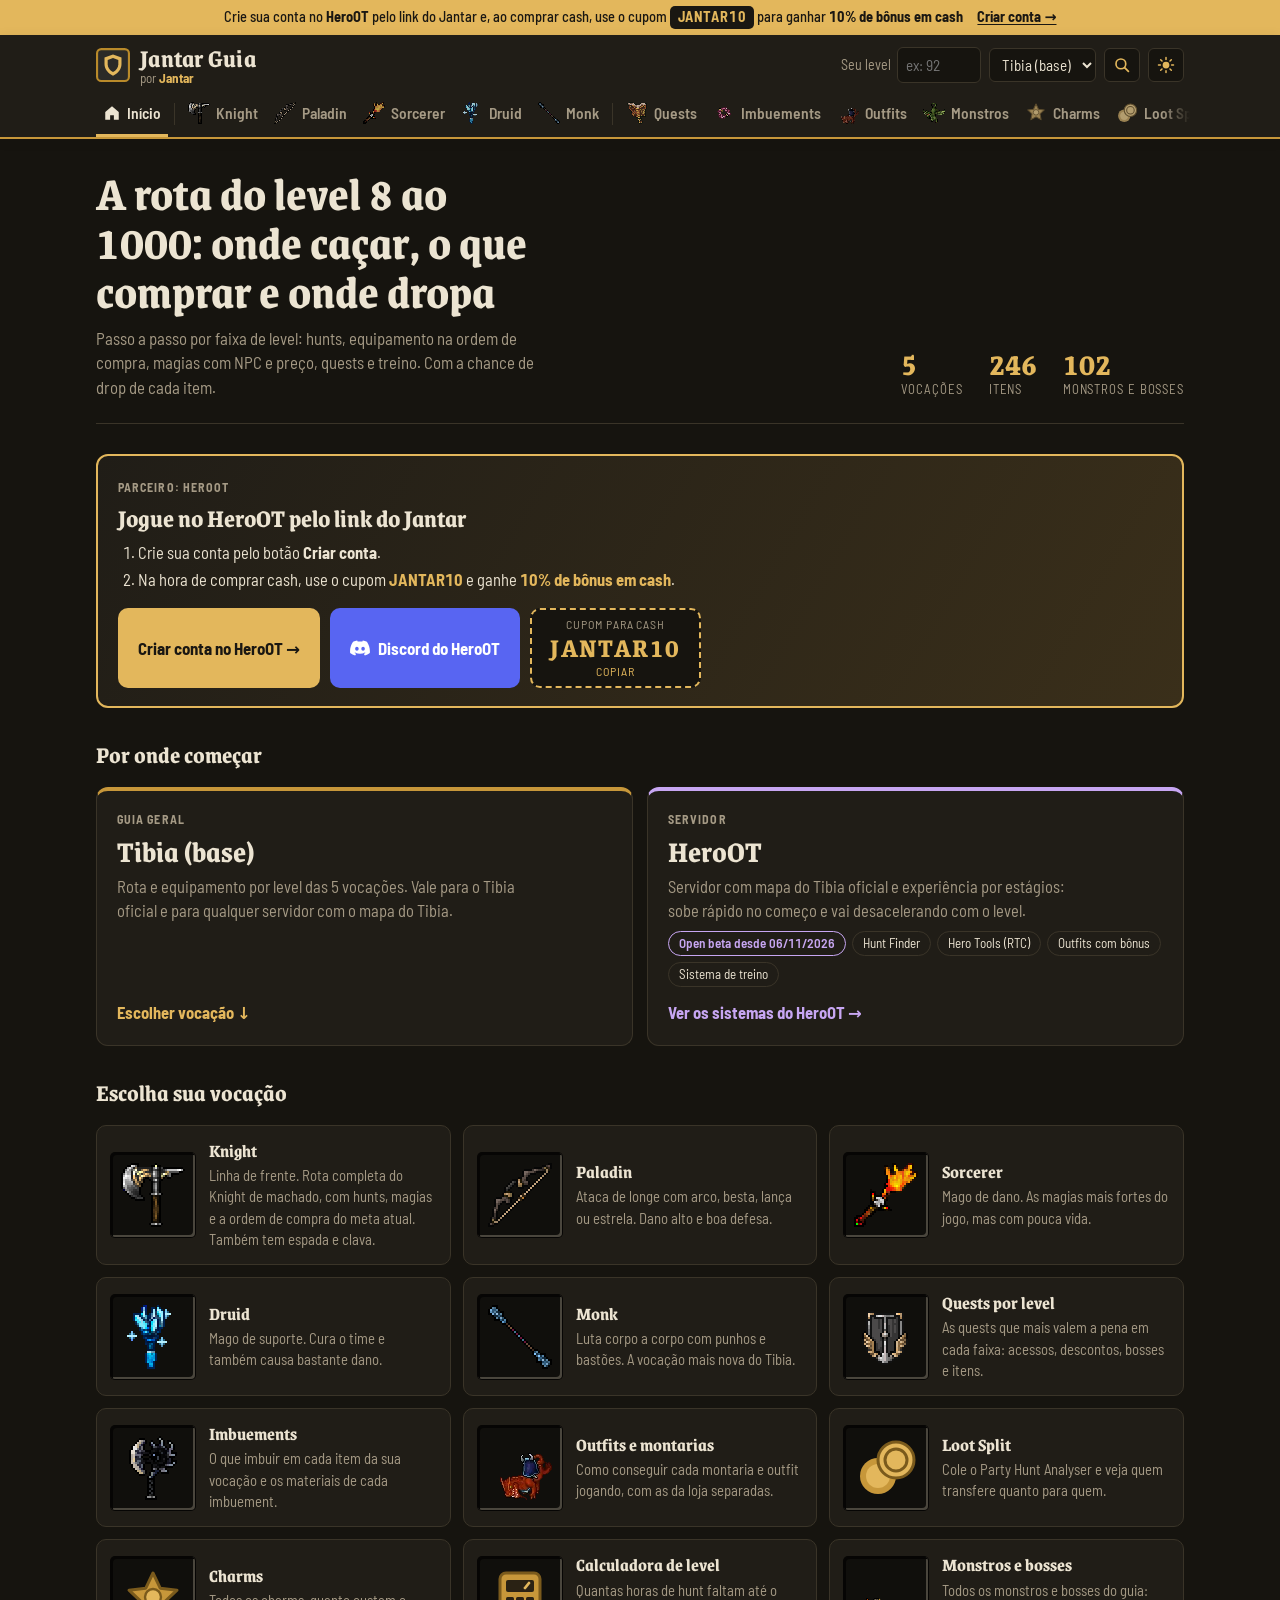
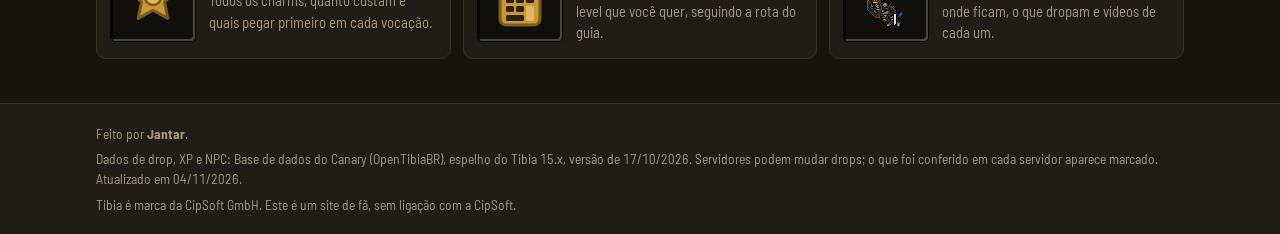
==== commit 6a1db002: "Mais dano por elemento e XP/h do Druid - Warzones 7, 8 e 9 e áreas do Ferumbras ganham o painel de d" ====
--- a/index.html
+++ b/index.html
@@ -56,6 +56,6 @@
 <main><div class="wrap" id="view"><p class="loading">Carregando o guia…</p><div class="prerender"><h1>A rota do level 8 ao 1000: onde caçar, o que comprar e onde dropa</h1><p>Passo a passo por faixa de level: hunts, equipamento na ordem de compra, magias com NPC e preço, quests e treino. Com a chance de drop de cada item.</p><h2>Guias</h2><ul><li><a href="knight/">Guia de Knight</a></li><li><a href="paladin/">Guia de Paladin</a></li><li><a href="sorcerer/">Guia de Sorcerer</a></li><li><a href="druid/">Guia de Druid</a></li><li><a href="monk/">Guia de Monk</a></li><li><a href="quests/">Quests por level</a></li><li><a href="imbuements/">Imbuements por vocação</a></li><li><a href="outfits/">Outfits e montarias</a></li><li><a href="monstros/">Monstros e bosses</a></li><li><a href="lootsplit/">Loot Split: divisão de loot da party</a></li><li><a href="calculadora/">Calculadora de level</a></li><li><a href="charms/">Charms por vocação</a></li><li><a href="heroot/">HeroOT</a></li></ul></div></div></main>
 
 <footer class="foot"><div class="wrap" id="foot"></div></footer>
-<script defer src="assets/app.js?v=202611121900"></script>
+<script defer src="assets/app.js?v=202611122100"></script>
 </body>
 </html>
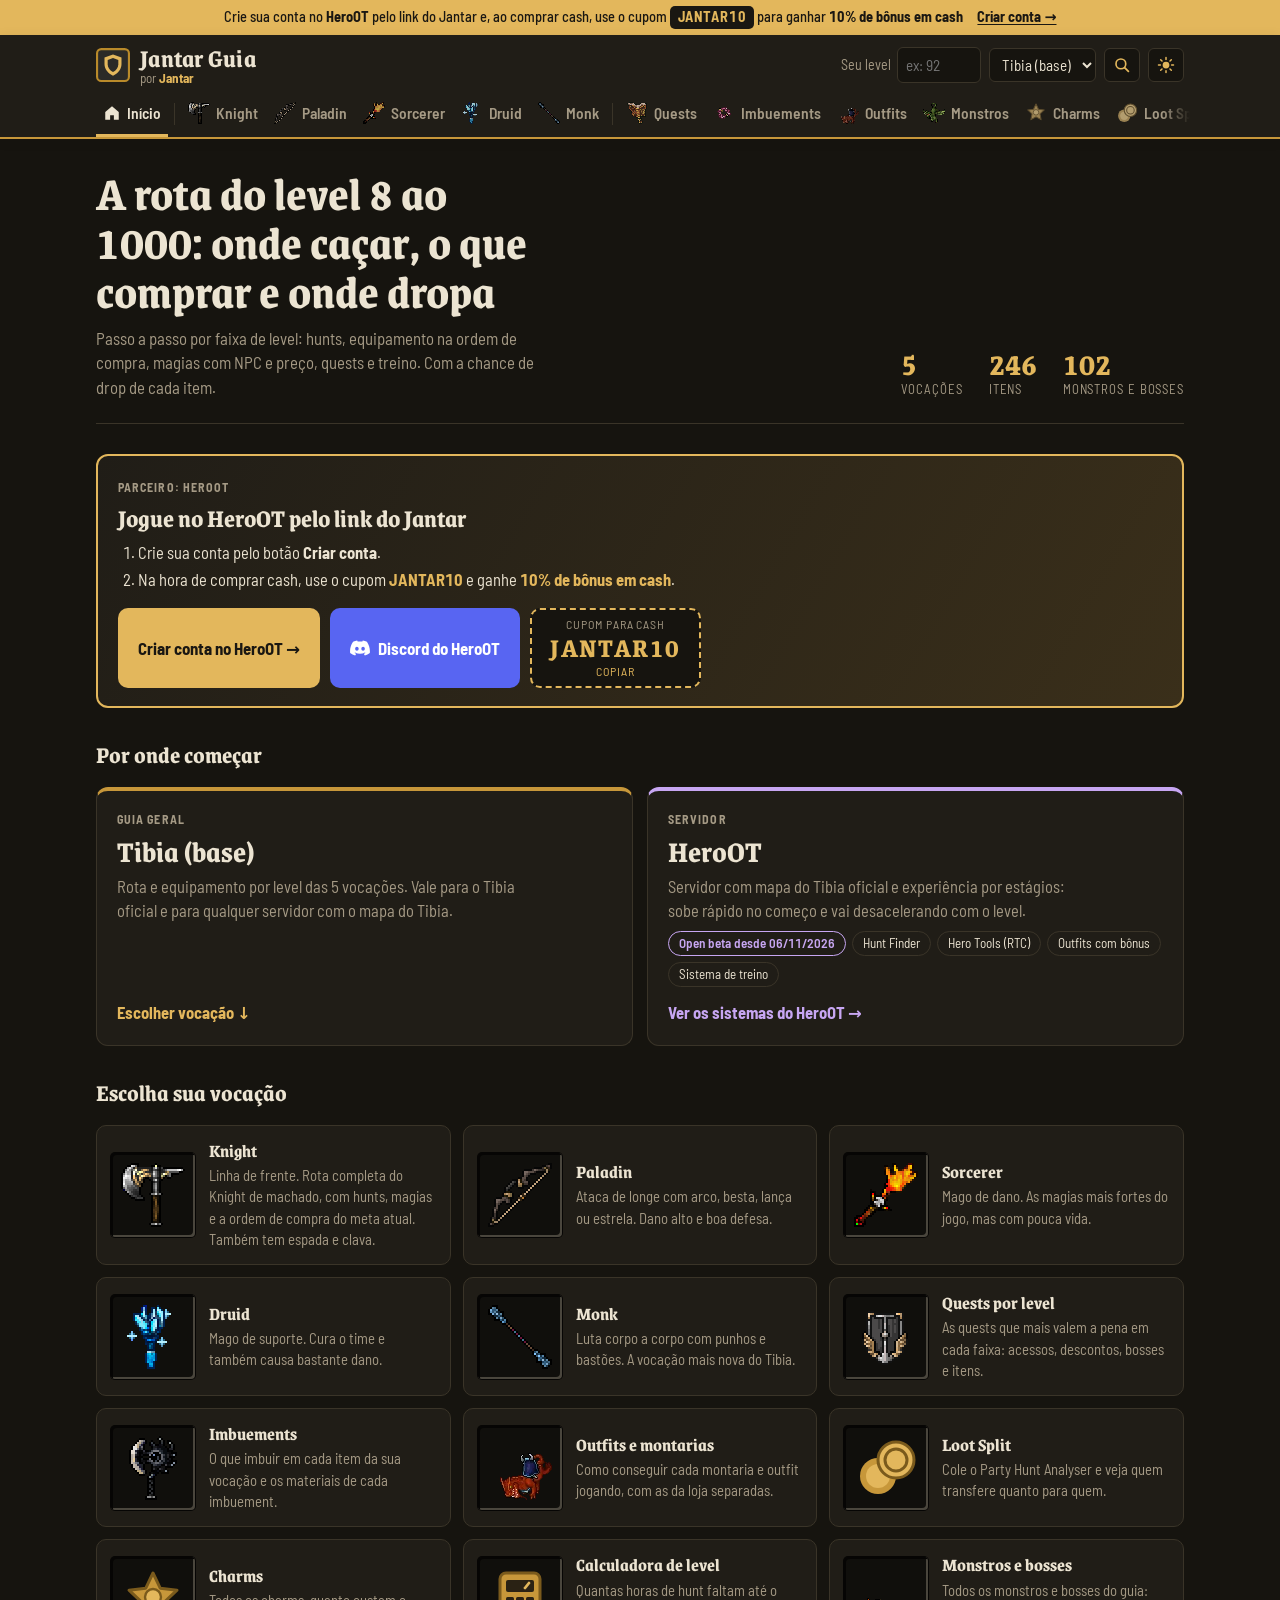
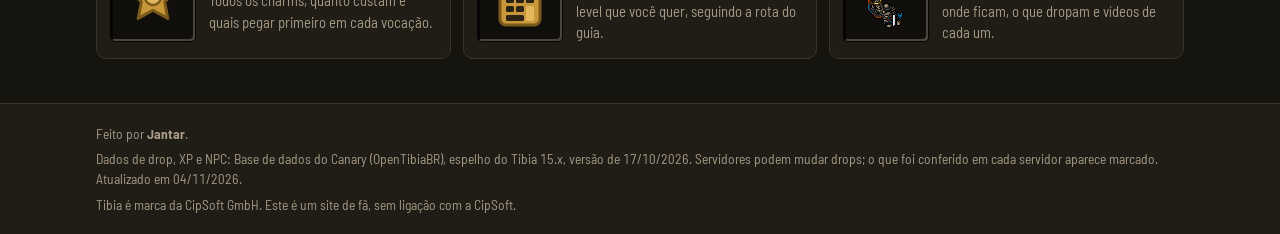
==== commit 36ca2648: "Loot Split: guia, FAQ, lucro por hora, resumo, link e histórico - Passo a passo e perguntas frequent" ====
--- a/index.html
+++ b/index.html
@@ -27,7 +27,7 @@
 <script type="application/ld+json">{"@context":"https://schema.org","@type":"WebSite","name":"Jantar Guia","url":"https://jantarguia.com.br/","inLanguage":"pt-BR","description":"Guia de Tibia por vocação e level: hunts, equipamento, magias, quests e chance de drop."}</script>
 <link rel="preload" href="/fonts/grenze.woff2" as="font" type="font/woff2" crossorigin>
 <link rel="preload" href="/fonts/barlow-semi-condensed-400.woff2" as="font" type="font/woff2" crossorigin>
-<style id="css">@font-face{font-family:'Grenze';font-style:normal;font-weight:500 700;font-display:swap;src:url(/fonts/grenze.woff2) format('woff2');unicode-range:U+0000-00FF, U+0131, U+0152-0153, U+02BB-02BC, U+02C6, U+02DA, U+02DC, U+0304, U+0308, U+0329, U+2000-206F, U+20AC, U+2122, U+2191, U+2193, U+2212, U+2215, U+FEFF, U+FFFD} @font-face{font-family:'Barlow Semi Condensed';font-style:normal;font-weight:400;font-display:swap;src:url(/fonts/barlow-semi-condensed-400.woff2) format('woff2');unicode-range:U+0000-00FF, U+0131, U+0152-0153, U+02BB-02BC, U+02C6, U+02DA, U+02DC, U+0304, U+0308, U+0329, U+2000-206F, U+20AC, U+2122, U+2191, U+2193, U+2212, U+2215, U+FEFF, U+FFFD} @font-face{font-family:'Barlow Semi Condensed';font-style:normal;font-weight:500;font-display:swap;src:url(/fonts/barlow-semi-condensed-500.woff2) format('woff2');unicode-range:U+0000-00FF, U+0131, U+0152-0153, U+02BB-02BC, U+02C6, U+02DA, U+02DC, U+0304, U+0308, U+0329, U+2000-206F, U+20AC, U+2122, U+2191, U+2193, U+2212, U+2215, U+FEFF, U+FFFD} @font-face{font-family:'Barlow Semi Condensed';font-style:normal;font-weight:600;font-display:swap;src:url(/fonts/barlow-semi-condensed-600.woff2) format('woff2');unicode-range:U+0000-00FF, U+0131, U+0152-0153, U+02BB-02BC, U+02C6, U+02DA, U+02DC, U+0304, U+0308, U+0329, U+2000-206F, U+20AC, U+2122, U+2191, U+2193, U+2212, U+2215, U+FEFF, U+FFFD} @font-face{font-family:'Barlow Semi Condensed';font-style:normal;font-weight:700;font-display:swap;src:url(/fonts/barlow-semi-condensed-700.woff2) format('woff2');unicode-range:U+0000-00FF, U+0131, U+0152-0153, U+02BB-02BC, U+02C6, U+02DA, U+02DC, U+0304, U+0308, U+0329, U+2000-206F, U+20AC, U+2122, U+2191, U+2193, U+2212, U+2215, U+FEFF, U+FFFD} :root{ --bg:#16140f; --panel:#201d17; --panel-2:#2a261e; --ink:#ece4d2; --muted:#a59a85; --line:#3a3428; --gold:#e3b75c; --gold-2:#c7973a; --gold-soft:#3a2f1a; --slot:#100f0c; --slot-hi:#4a463d; --slot-lo:#060504; --srv:#c7a6f2; --srv-soft:#2c2338; --here:#82cfa2; --here-soft:#1c3226; --common:#7ccb8f; --uncommon:#86b2f2; --rare:#f2b45c; --display:"Grenze",Georgia,serif; --body:"Barlow Semi Condensed","Arial Narrow",system-ui,sans-serif; --mono:"Barlow Semi Condensed","Arial Narrow",system-ui,sans-serif; color-scheme:dark; } :root[data-theme="light"]{ --bg:#f3f0e8; --panel:#fffdf8; --panel-2:#ebe5d8; --ink:#231d14; --muted:#6a6152; --line:#d9d0bd; --gold:#8f6410; --gold-2:#b98a2a; --gold-soft:#f3e6c6; --slot:#2b2a27; --slot-hi:#57544d; --slot-lo:#141311; --srv:#6b3fa0; --srv-soft:#efe7f8; --here:#2f6b4f; --here-soft:#dcecdf; --common:#3f7d4f; --uncommon:#3567a8; --rare:#b06a10; color-scheme:light; } *{box-sizing:border-box} [hidden]{display:none!important} html{-webkit-text-size-adjust:100%} body{background:var(--bg);color:var(--ink);font-family:var(--body);font-size:16.5px;line-height:1.45;margin:0;font-variant-numeric:tabular-nums} a{color:var(--gold)} .wrap{max-width:1120px;margin:0 auto;padding-left:max(16px,env(safe-area-inset-left,0px));padding-right:max(16px,env(safe-area-inset-right,0px))} .bar{position:sticky;top:0;z-index:5;background:var(--panel);border-bottom:2px solid var(--gold-2);padding-top:env(safe-area-inset-top,0px);box-shadow:0 2px 12px rgb(0 0 0 / .08)} .bar .wrap{padding-block:12px 10px;display:flex;flex-direction:column;gap:10px} .top{display:flex;align-items:center;justify-content:space-between;gap:12px;flex-wrap:wrap} .brand{display:flex;align-items:center;gap:10px;text-decoration:none;color:var(--ink)} .brand-mark{width:34px;height:34px;flex:none} .brand-txt{display:flex;flex-direction:column;line-height:1.05} .brand-name{font-family:var(--display);font-weight:700;font-size:1.6rem;letter-spacing:.01em} .by{font-size:.82rem;color:var(--muted)}.by b{color:var(--gold)} .ctrls{display:flex;gap:10px;flex-wrap:wrap;align-items:center} .theme{font:inherit;font-size:.85rem;border:1px solid var(--line);background:var(--bg);color:var(--ink);border-radius:6px;padding:6px 10px;cursor:pointer} .theme:hover{border-color:var(--gold-2)} .filter-note{display:flex;gap:10px;flex-wrap:wrap;align-items:center;font-size:.9rem;color:var(--muted);background:var(--panel);border:1px dashed var(--gold-2);border-radius:8px;padding:8px 12px} .filter-note button{font:inherit;font-size:.9rem;background:none;border:0;color:var(--gold);text-decoration:underline;cursor:pointer;padding:0} .field{display:flex;align-items:center;gap:6px;font-size:.88rem;color:var(--muted)} .field input,.field select{font:inherit;font-size:.95rem;padding:6px 8px;border:1px solid var(--line);border-radius:6px;background:var(--bg);color:var(--ink)} .field input{width:5.5em;font-family:var(--mono)} .tabs,.chips{display:flex;gap:6px;overflow-x:auto;scrollbar-width:none;padding-bottom:2px} .tabs::-webkit-scrollbar,.chips::-webkit-scrollbar{display:none} .tab,.chip{flex:none;border:1px solid var(--line);background:var(--bg);color:var(--ink);border-radius:999px;padding:6px 14px;font:inherit;font-weight:500;cursor:pointer;text-decoration:none;display:inline-flex;align-items:center;gap:6px} .tab:hover,.chip:hover{border-color:var(--gold-2)} .tab[aria-current="page"]{background:var(--ink);color:var(--bg);border-color:var(--ink)} .tab.srv{border-color:var(--srv);color:var(--srv)} .tab.srv[aria-current="page"]{background:var(--srv);color:var(--panel)} .chip{padding:4px 12px;font-size:.9rem} .chip[aria-pressed="true"]{background:var(--gold-soft);border-color:var(--gold)} :is(.tab,.chip,.theme,input,select,a,button):focus-visible{outline:2px solid var(--gold);outline-offset:2px} main .wrap{padding-block:22px 44px;display:flex;flex-direction:column;gap:30px} h1,h2{font-family:var(--display);margin:0;text-wrap:balance} .page-h{display:flex;flex-direction:column;gap:6px} .page-h h1{font-size:1.55rem} .intro{color:var(--muted);margin:0;max-width:68ch} .loading{color:var(--muted)} .legend{display:flex;gap:16px;flex-wrap:wrap;font-size:.85rem;color:var(--muted);align-items:center} .notice{background:var(--srv-soft);border:1px solid var(--srv);border-radius:10px;padding:12px 14px;display:flex;flex-direction:column;gap:4px;max-width:80ch} .notice b,.notice a{color:var(--srv)} .tier{display:flex;flex-direction:column;gap:14px} .tier-h{display:flex;align-items:center;gap:12px;flex-wrap:wrap} .lvl-badge{font-family:var(--display);font-weight:700;font-size:1.05rem;background:var(--slot);color:var(--gold);border:1px solid var(--gold-2);border-radius:6px;padding:3px 12px;box-shadow:inset 1px 1px 0 var(--slot-hi),inset -1px -1px 0 var(--slot-lo);font-variant-numeric:tabular-nums} .tier-h h2{font-size:1.15rem;color:var(--muted);font-weight:500} .rule{flex:1;height:1px;background:var(--line);min-width:20px} .here{font-size:.75rem;font-weight:700;color:var(--here);background:var(--here-soft);border-radius:999px;padding:3px 10px;letter-spacing:.05em;text-transform:uppercase} .grid{display:grid;grid-template-columns:repeat(auto-fill,minmax(300px,1fr));gap:14px} .card{background:var(--panel);border:1px solid var(--line);border-radius:10px;padding:14px;display:flex;flex-direction:column;gap:10px;min-width:0} .card:hover{border-color:var(--gold-2)} .head{display:flex;gap:12px;align-items:center;min-width:0} .head-txt{display:flex;flex-direction:column;gap:2px;min-width:0} .slot{flex:none;width:56px;height:56px;display:grid;place-items:center;background:var(--slot);border-radius:4px;box-shadow:inset 2px 2px 0 var(--slot-lo),inset -2px -2px 0 var(--slot-hi),0 0 0 1px var(--slot-lo)} .slot img{width:32px;height:32px;image-rendering:pixelated;transform:scale(1.5)} .slot.big{width:84px;height:84px} .slot.big img{width:auto;height:auto;max-width:64px;max-height:64px;transform:none} .meta{font-size:.75rem;color:var(--muted);text-transform:uppercase;letter-spacing:.07em} .name{font-family:var(--display);font-weight:700;font-size:1.15rem;color:var(--ink);text-decoration:none;line-height:1.15} a.name:hover{color:var(--gold)} .stats-line{display:flex;gap:8px;flex-wrap:wrap;align-items:center} .req{font-family:var(--mono);font-size:.75rem;color:var(--gold);border:1px solid var(--gold-2);border-radius:4px;padding:0 6px} .req.none{color:var(--muted);border-color:var(--line)} .attr{font-family:var(--mono);font-size:.75rem;color:var(--muted)} .how{display:flex;flex-direction:column;gap:8px;border-top:1px dashed var(--line);padding-top:10px} .how-t{font-size:.72rem;text-transform:uppercase;letter-spacing:.08em;color:var(--muted);font-weight:700} .src{display:grid;grid-template-columns:auto 1fr auto;gap:2px 10px;align-items:center;font-size:.92rem} .mon-ico{width:32px;height:32px;object-fit:contain;image-rendering:pixelated;grid-row:span 2} .src .m{font-weight:700;min-width:0} .src .c{font-family:var(--mono);font-size:.82rem;display:flex;align-items:center;gap:5px;justify-self:end} .src .w{grid-column:2/-1;color:var(--muted);font-size:.84rem} .boss-tag{display:inline-block;font-size:.68rem;font-weight:700;letter-spacing:.06em;text-transform:uppercase;color:#fff;background:#9b3b2f;border-radius:4px;padding:1px 6px;margin-right:2px;vertical-align:1px} .dot{width:9px;height:9px;border-radius:50%;display:inline-block;flex:none} .common{background:var(--common)}.uncommon{background:var(--uncommon)}.rare{background:var(--rare)} .line{font-size:.9rem}.line b{font-weight:700} .tip{font-size:.9rem;color:var(--muted);margin:0;padding-left:10px;border-left:2px solid var(--gold-2)} .srvnote{font-size:.9rem;background:var(--srv-soft);border-left:3px solid var(--srv);padding:6px 8px;border-radius:4px} .links{display:flex;gap:14px;font-size:.9rem;flex-wrap:wrap} .sys{display:grid;grid-template-columns:repeat(auto-fill,minmax(260px,1fr));gap:12px} .foot{border-top:1px solid var(--line);color:var(--muted);font-size:.85rem;background:var(--panel)} .foot .wrap{padding-block:20px calc(20px + env(safe-area-inset-bottom,0px));display:flex;flex-direction:column;gap:6px} @media (max-width:520px){.grid{grid-template-columns:1fr}} @media (prefers-reduced-motion:no-preference){.tier{transition:opacity .2s}.card{transition:border-color .15s}} .home-hero{display:flex;flex-wrap:wrap;align-items:flex-end;justify-content:space-between;gap:20px;padding-block:8px 6px;border-bottom:1px solid var(--line);padding-bottom:24px} .home-hero-txt{display:flex;flex-direction:column;gap:10px;min-width:0} .home-hero h1{font-family:var(--display);font-weight:700;font-size:clamp(2rem,5vw,3rem);line-height:1.02;margin:0;max-width:18ch;text-wrap:balance} .home-hero p{margin:0;color:var(--muted);max-width:56ch;font-size:1.05rem} .stats{display:flex;gap:26px;flex-wrap:wrap} .stat{display:flex;flex-direction:column} .stat b{font-family:var(--display);font-size:2rem;color:var(--gold);line-height:1} .stat span{font-size:.8rem;color:var(--muted);text-transform:uppercase;letter-spacing:.07em} .home-block{display:flex;flex-direction:column;gap:14px} .block-h{font-size:1.5rem} .paths{display:grid;grid-template-columns:repeat(auto-fit,minmax(280px,1fr));gap:14px} .path{all:unset;box-sizing:border-box;cursor:pointer;display:flex;flex-direction:column;gap:8px;padding:20px;border-radius:12px;background:var(--panel);border:1px solid var(--line);border-top:4px solid var(--gold-2);color:var(--ink);text-decoration:none;min-width:0} .path:hover{border-color:var(--gold-2)} .path:focus-visible{outline:2px solid var(--gold);outline-offset:2px} .srv-path{border-top-color:var(--srv)} .srv-path:hover{border-color:var(--srv)} .path-kicker{font-size:.75rem;text-transform:uppercase;letter-spacing:.09em;color:var(--muted);font-weight:700} .path-title{font-family:var(--display);font-weight:700;font-size:1.9rem;line-height:1} .path-txt{color:var(--muted);max-width:52ch} .path-tags{display:flex;gap:6px;flex-wrap:wrap} .pill{font-size:.82rem;border:1px solid var(--line);border-radius:999px;padding:2px 10px;color:var(--ink)} .pill.srv{border-color:var(--srv);color:var(--srv);font-weight:600} .path-go{margin-top:auto;padding-top:6px;font-weight:700;color:var(--gold)} .srv-path .path-go{color:var(--srv)} .vocs{display:grid;grid-template-columns:repeat(auto-fill,minmax(300px,1fr));gap:12px} .voc{display:flex;gap:14px;align-items:center;padding:14px;border-radius:10px;background:var(--panel);border:1px solid var(--line);text-decoration:none;color:var(--ink);min-width:0} .voc:hover{border-color:var(--gold-2)} .voc .slot.big img{width:32px;height:32px;max-width:none;max-height:none;transform:scale(2);image-rendering:pixelated} .voc-txt{display:flex;flex-direction:column;gap:4px;min-width:0} .voc-desc{font-size:.92rem;color:var(--muted)} @media (max-width:520px){.home-hero h1{font-size:2rem}.stats{gap:18px}.vocs,.paths{grid-template-columns:1fr}} .quest{gap:10px} .q-head{display:flex;justify-content:space-between;align-items:baseline;gap:10px} .q-txt{margin:0;color:var(--ink)} .q-warn{font-size:.88rem;font-weight:700;color:var(--rare);border-left:3px solid var(--rare);padding-left:8px} .q-items{display:flex;flex-wrap:wrap;gap:6px} .q-item{display:inline-flex;align-items:center;gap:4px;font-size:.88rem;background:var(--bg);border:1px solid var(--line);border-radius:6px;padding:2px 8px 2px 4px} .q-ico{width:24px;height:24px;image-rendering:pixelated} .foot-note{font-size:.85rem;color:var(--muted);margin:0} .grid:has(> .quest){align-items:start} .quest.has-outfit{border-color:var(--gold-2);box-shadow:0 0 0 1px var(--gold-2),0 6px 24px -12px var(--gold-2);background:linear-gradient(180deg,var(--gold-soft),var(--panel) 90px)} .outfit-badge{display:flex;align-items:center;gap:10px;padding:8px 10px;border-radius:8px;background:var(--slot);border:1px solid var(--gold-2);color:#e3b75c} .outfit-badge small{display:block;font-size:.7rem;text-transform:uppercase;letter-spacing:.08em;color:#a59a85} .outfit-badge b{font-family:var(--display);font-size:1.25rem;line-height:1.05} .outfit-ico{font-size:1.4rem;line-height:1} .chip-outfit[aria-pressed="true"]{background:var(--slot);color:#e3b75c;border-color:var(--gold-2)} .q-det{border-top:1px dashed var(--line);padding-top:8px} .q-det summary{cursor:pointer;font-weight:700;color:var(--gold);list-style:none;display:flex;align-items:center;gap:6px} .q-det summary::-webkit-details-marker{display:none} .q-det summary::before{content:"▸";transition:transform .15s} .q-det[open] summary::before{transform:rotate(90deg)} .q-det dl{display:grid;grid-template-columns:repeat(3,minmax(0,1fr));gap:8px 12px;margin:10px 0 0} .q-det dl>div{min-width:0} .q-det .wide{grid-column:1/-1} .q-det dt{font-size:.72rem;text-transform:uppercase;letter-spacing:.08em;color:var(--muted);font-weight:700} .q-det dd{margin:2px 0 0;font-size:.95rem} .look-switch .chip{font-size:1rem;padding:6px 16px} .look-bar{display:flex;flex-wrap:wrap;gap:10px;align-items:center;justify-content:space-between} .look-bar .chips{flex-wrap:wrap} .look-search input{width:14em;font-family:var(--body)} .look-grid{align-items:start} .look-slot img{width:64px!important;height:64px!important;max-width:none!important;max-height:none!important;transform:none!important;object-fit:contain;image-rendering:pixelated} .look .q-txt{font-size:.95rem} .badge-pic{flex:none;width:64px;height:64px;display:grid;place-items:center;border-radius:6px;background:#0b0a08;box-shadow:inset 1px 1px 0 #000,inset -1px -1px 0 #3a362e} .badge-pic img{width:64px;height:64px;object-fit:contain;image-rendering:pixelated} .mount-badge em{display:block;font-style:normal;font-size:.82rem;color:#c9bfa9;margin-top:2px;line-height:1.3} .mode-switch{margin-top:-14px} .muted{color:var(--muted);margin:0;font-size:.92rem} .resumo{background:var(--panel);border:1px solid var(--gold-2);border-radius:12px;padding:18px;display:flex;flex-direction:column;gap:16px} .resumo-h{display:flex;flex-direction:column;gap:2px} .resumo-h h2{font-size:1.5rem} .resumo-grid{display:grid;grid-template-columns:repeat(auto-fit,minmax(230px,1fr));gap:12px} .rbox{background:var(--bg);border:1px solid var(--line);border-radius:8px;padding:12px;display:flex;flex-direction:column;gap:6px} .rbox p,.rbox ul{margin:0;font-size:.95rem} .rbox ul{padding-left:18px;display:flex;flex-direction:column;gap:3px} .linha-wrap{display:flex;flex-direction:column;gap:8px} .linha{list-style:none;margin:0;padding:0;display:grid;grid-template-columns:repeat(auto-fill,minmax(150px,1fr));gap:8px;counter-reset:l} .linha a{display:flex;flex-direction:column;gap:2px;height:100%;text-decoration:none;color:var(--ink);background:var(--bg);border:1px solid var(--line);border-left:3px solid var(--gold-2);border-radius:6px;padding:8px 10px;font-size:.88rem;line-height:1.25} .linha a:hover{border-color:var(--gold)} .linha b{font-family:var(--display);color:var(--gold);font-size:1.1rem} .linha b::before{content:"lvl ";font-family:var(--body);font-size:.75rem;color:var(--muted);font-weight:500} .steps{display:flex;flex-direction:column;gap:34px} .step{display:flex;flex-direction:column;gap:12px;scroll-margin-top:190px} .step-h{display:flex;align-items:center;gap:10px;flex-wrap:wrap} .step-n{width:30px;height:30px;border-radius:50%;display:grid;place-items:center;font-family:var(--display);font-weight:700;background:var(--gold);color:var(--bg);flex:none} .step-obj{margin:0;font-size:1.08rem;font-weight:600;max-width:75ch} .step.is-here .step-n{background:var(--here)} .step-grid{display:grid;grid-template-columns:repeat(auto-fit,minmax(320px,1fr));gap:12px} .sbox{background:var(--panel);border:1px solid var(--line);border-radius:10px;padding:12px 14px;display:flex;flex-direction:column;gap:8px;min-width:0} .how-t.t2{margin-top:6px} .hrow,.irow summary{display:flex;gap:10px;align-items:flex-start} .hrow + .hrow,.irow + .irow{border-top:1px dashed var(--line);padding-top:8px} .hrow-txt,.irow-txt{display:flex;flex-direction:column;gap:1px;min-width:0;flex:1} .hrow-txt b,.irow-txt b{font-size:1.02rem} .hrow-onde{font-size:.92rem} .hrow-nota,.irow-w{font-size:.86rem;color:var(--muted)} .hrow .slot,.irow .slot{width:44px;height:44px} .hrow .slot img,.irow .slot img{transform:none;max-width:40px;max-height:40px;width:auto;height:auto} .irow summary{cursor:pointer;list-style:none} .irow summary::-webkit-details-marker{display:none} .irow-more{flex:none;width:24px;height:24px;border:1px solid var(--line);border-radius:6px;display:grid;place-items:center;color:var(--muted);font-weight:700;align-self:center} .irow[open] .irow-more{transform:rotate(45deg);color:var(--gold);border-color:var(--gold-2)} .irow-body{margin-top:8px} .irow-body .card{background:var(--bg)} .srow{display:grid;grid-template-columns:2.2em 1fr auto;gap:0 10px;align-items:baseline;padding:5px 0;font-size:.93rem} .srow + .srow{border-top:1px dashed var(--line)} .srow .s-lv{font-family:var(--display);color:var(--muted);text-align:right} .srow .s-n{display:flex;flex-wrap:wrap;gap:0 8px;align-items:baseline;min-width:0} .srow code{font-family:var(--mono);font-size:.85rem;color:var(--muted);font-style:italic} .srow .s-p{font-size:.85rem;white-space:nowrap} .srow .s-npc{grid-column:2/-1;font-size:.8rem;color:var(--muted)} .srow.ess .s-lv{color:var(--gold)} .srow.ess .s-n b{color:var(--gold)} .more summary{cursor:pointer;color:var(--gold);font-size:.9rem;padding:6px 0} .q-links{display:flex;flex-wrap:wrap;gap:6px} .q-links .pill{text-decoration:none} .q-links .pill small{color:var(--muted)} .pill-gold{border-color:var(--gold-2);color:var(--gold)} .step-treino{margin:0;font-size:.95rem} @media (max-width:520px){.step-grid{grid-template-columns:1fr}.resumo{padding:14px}.step{scroll-margin-top:230px}} .step-obj .obj-w{display:block;font-weight:500} .step-obj .obj-w + .obj-w{margin-top:3px} .step-obj .obj-w b{color:var(--gold)} .linha-w{font-family:var(--display);font-weight:700;color:var(--gold);margin-top:4px} .hrow-yt{display:inline-flex;align-items:center;gap:5px;align-self:flex-start;margin-top:4px;font-size:.84rem;font-weight:600;text-decoration:none;color:var(--ink);border:1px solid var(--line);border-radius:999px;padding:2px 10px 2px 7px} .hrow-yt svg{width:14px;height:14px;color:#e5483b} .hrow-yt:hover{border-color:var(--gold-2);color:var(--gold)} .yt-mini{color:var(--gold);font-weight:600;text-decoration:none;white-space:nowrap} .yt-mini::before{content:"▶ ";color:#e5483b;font-size:.8em} .yt-mini:hover{text-decoration:underline} .quest .hrow-yt{margin-top:0} .slot.place svg{width:22px;height:22px;color:var(--gold)} .imbu-rec{display:grid;grid-template-columns:repeat(auto-fill,minmax(240px,1fr));gap:10px} .imbu-what{color:var(--gold);font-size:1.02rem} .imbu-info{display:grid;grid-template-columns:minmax(220px,1fr) 2fr;gap:12px} .imbu-info ul{margin:0;padding-left:18px;display:flex;flex-direction:column;gap:4px;font-size:.93rem} .imbu-lv{display:flex;flex-direction:column;gap:8px;border-top:1px dashed var(--line);padding-top:10px} .imbu-lv > div{display:flex;flex-direction:column;gap:1px} .imbu-items{font-size:.84rem;color:var(--muted)} @media (max-width:640px){.imbu-info{grid-template-columns:1fr}} .bar .wrap{padding-block:10px 0;gap:8px} .sr{position:absolute;width:1px;height:1px;overflow:hidden;clip:rect(0 0 0 0)} .ctrls{gap:8px;flex-wrap:nowrap} .field.lvl span{white-space:nowrap} .field select{max-width:9.5em} .theme{width:36px;height:34px;padding:0;display:grid;place-items:center;flex:none} .theme svg{width:18px;height:18px;color:var(--gold)} .tabs{gap:2px;align-items:stretch;margin-inline:-6px;padding-inline:6px;padding-bottom:0} .tabs.over{-webkit-mask-image:linear-gradient(90deg,#000 calc(100% - 28px),transparent);mask-image:linear-gradient(90deg,#000 calc(100% - 28px),transparent)} .tab-group{display:flex;gap:2px;flex:none} .tab{border:0;border-radius:0;background:none;color:var(--muted);padding:8px 7px 10px;border-bottom:3px solid transparent;font-weight:600;gap:6px;font-size:.97rem;transition:color .15s,border-color .15s} .tab:hover{color:var(--ink);border-bottom-color:var(--line)} .tab[aria-current="page"]{background:none;color:var(--ink);border-bottom-color:var(--gold)} .tab-ico{width:22px;height:22px;object-fit:contain;image-rendering:pixelated;flex:none} .tab:not([aria-current="page"]) .tab-ico{filter:saturate(.6) brightness(.85)} .tab-svg{width:18px;height:18px;flex:none} .tab-sep{flex:none;width:1px;background:var(--line);margin:9px 4px 12px} .tab.srv{color:var(--srv);border-bottom-color:transparent} .tab.srv[aria-current="page"]{background:none;color:var(--srv);border-bottom-color:var(--srv)} .bar .chips{padding-block:2px 10px} .bar .chips[hidden]+*{display:none} @media (max-width:640px){ .top{flex-wrap:wrap;row-gap:8px} .ctrls{width:100%} .field.lvl{flex:1} .field.lvl input{width:100%;min-width:4em} .field select{max-width:none} .tab{padding:8px 8px 10px} } .imbu-items{display:flex;flex-wrap:wrap;gap:5px;margin-top:4px} .imbu-it{font-size:.85rem;color:var(--ink);background:var(--gold-soft);border:1px solid var(--gold-2);border-radius:6px;padding:2px 8px;line-height:1.35} .imbu-it b{color:var(--gold);font-family:var(--display);margin-right:2px} .imbu-it.novo::after{content:"novo";margin-left:6px;font-size:.68rem;font-weight:700;text-transform:uppercase;letter-spacing:.05em;color:var(--bg);background:var(--gold);border-radius:4px;padding:0 4px;vertical-align:1px} .imbu-lv > div:first-child .imbu-it.novo::after{display:none} .rec-cost{display:flex;flex-direction:column;gap:8px;border-top:1px dashed var(--line);padding-top:8px;margin-top:2px} .rec-line{display:flex;flex-direction:column;gap:2px} .rec-line > a{font-size:.82rem;font-weight:700;color:var(--gold);text-decoration:none;text-transform:uppercase;letter-spacing:.05em} .rec-line > a:hover{text-decoration:underline} .rec-note{font-size:.84rem;color:var(--muted)} .imbu-it.gt{background:var(--slot);border-style:dashed;color:var(--muted)} .card.imbu,.tier{scroll-margin-top:130px} .rec-cost{flex-direction:row;flex-wrap:wrap;gap:6px} .rec-chip{display:inline-flex;align-items:center;gap:6px;text-decoration:none;color:var(--ink);background:var(--bg);border:1px solid var(--gold-2);border-radius:6px;padding:3px 8px;font-size:.86rem} .rec-chip:hover{background:var(--gold-soft)} .rec-chip b{color:var(--gold)} .gt-n{font-weight:600} .rec-see{color:var(--muted)} .topcupom{background:var(--gold);color:#1a1712;font-size:.9rem;font-weight:500} .topcupom .wrap{display:flex;align-items:center;justify-content:center;gap:6px 14px;flex-wrap:wrap;padding-block:6px} .topcupom a{color:#1a1712;font-weight:700;text-decoration:underline;text-underline-offset:2px} .tb-code{font:inherit;font-weight:800;letter-spacing:.06em;background:#1a1712;color:var(--gold);border:0;border-radius:5px;padding:1px 8px;cursor:pointer} .tb-code.copied{background:#2e6b3a;color:#fff} .promo{display:flex;align-items:center;justify-content:space-between;gap:16px 24px;flex-wrap:wrap;background:linear-gradient(120deg,var(--panel),var(--gold-soft));border:2px solid var(--gold);border-radius:12px;padding:18px 20px} .promo h2{margin:2px 0 4px;font-size:1.35rem} .promo p{margin:0;color:var(--muted)} .promo.big h2{font-size:1.6rem} .promo-act{display:flex;gap:10px;flex-wrap:wrap;align-items:stretch} .promo-code{display:flex;flex-direction:column;align-items:center;justify-content:center;gap:0;font:inherit;cursor:pointer;background:var(--bg);color:var(--ink);border:2px dashed var(--gold);border-radius:10px;padding:6px 18px;min-width:150px} .promo-code span{font-size:.75rem;text-transform:uppercase;letter-spacing:.08em;color:var(--muted)} .promo-code b{font-family:var(--display);font-size:1.7rem;color:var(--gold);letter-spacing:.06em;line-height:1.1} .promo-code .copy-lbl{color:var(--gold)} .promo-code.copied{border-style:solid;border-color:#3f9c55} .promo-code.copied .copy-lbl{color:#3f9c55} .promo-btn{display:flex;align-items:center;justify-content:center;background:var(--gold);color:#1a1712;font-weight:700;font-size:1.05rem;text-decoration:none;border-radius:10px;padding:10px 20px} .promo-btn:hover{filter:brightness(1.08)} @media (max-width:640px){.promo-act,.promo-code,.promo-btn{width:100%}.promo.big h2{font-size:1.3rem}} .promo-bonus{color:var(--gold)} .promo-steps{margin:4px 0 0;padding-left:20px;color:var(--ink);display:flex;flex-direction:column;gap:3px} .promo-btn.discord{background:#5865f2;color:#fff;gap:8px} .promo-btn.discord svg{width:20px;height:20px} .set-bar{display:flex;flex-direction:column;gap:8px;margin:0 0 12px} .set-row{display:grid;grid-template-columns:repeat(auto-fill,minmax(96px,1fr));gap:8px} .set-slot{display:flex;flex-direction:column;align-items:center;gap:5px;text-align:center;background:var(--panel);border:1px solid var(--line);border-radius:8px;padding:8px 6px;min-width:0} .set-slot b{font-size:.82rem;font-weight:600;line-height:1.15;overflow-wrap:anywhere} .set-slot.novo{border-color:var(--gold-2);background:var(--gold-soft)} .set-slot.vazio{opacity:.55} .set-slot.vazio b{font-weight:500;color:var(--muted)} .loading { display: none; } .prerender { padding: 24px 0; line-height: 1.5; } .prerender h1, .prerender h2, .prerender h3 { margin: 1em 0 .4em; } .prerender ul { padding-left: 20px; } .loot-box{margin-top:16px} #lootxt{width:100%;box-sizing:border-box;resize:vertical;background:var(--panel-2);color:var(--ink);border:1px solid var(--line);border-radius:8px;padding:10px;font:inherit} .loot-acts{display:flex;gap:8px;flex-wrap:wrap} .loot-btn{background:var(--gold-soft);color:var(--gold);border:1px solid var(--gold-2);border-radius:8px;padding:8px 12px;min-height:38px;font:inherit;font-weight:600;cursor:pointer} .loot-btn.copied{background:var(--here-soft);color:var(--here);border-color:var(--here)} .loot-scroll{overflow-x:auto} .loot-t{width:100%;border-collapse:collapse;min-width:560px} .loot-t th{text-align:right;color:var(--muted);font-weight:600;padding:6px 8px;border-bottom:1px solid var(--line)} .loot-t td{text-align:right;padding:6px 8px;border-bottom:1px solid var(--line)} .loot-t th:first-child,.loot-t td:first-child{text-align:left} .loot-t small{color:var(--gold)} .loot-t tr.off td{opacity:.45} .loot-t input[type=number]{width:100px;box-sizing:border-box;background:var(--panel-2);color:var(--ink);border:1px solid var(--line);border-radius:6px;padding:6px;font:inherit;text-align:right} .loot-t input[type=checkbox]{width:20px;height:20px;accent-color:var(--gold)} .loot-sum{display:grid;grid-template-columns:repeat(auto-fit,minmax(180px,1fr));gap:12px} .loot-sum b{display:block;font-size:1.5rem;color:var(--here)} .loot-sum b.neg{color:var(--rare)} .loot-tr{display:flex;justify-content:space-between;align-items:center;gap:10px;flex-wrap:wrap;padding:8px 0;border-top:1px solid var(--line)} .hmode{display:inline-block;margin-left:6px;padding:0 6px;border-radius:999px;font-size:.72rem;font-weight:700;text-transform:none;letter-spacing:0;border:1px solid currentColor;vertical-align:1px} .hmode-solo{color:#4aa865} .hmode-pt{color:#d0843a} .hmode-ambos{color:var(--gold-2)} .hrow-xp{display:flex;flex-wrap:wrap;gap:2px 12px;font-size:.86rem;margin:2px 0} .hrow-xp .pos b{color:#4aa865} .hrow-xp .neg b{color:#d0564c} .hunt-src{font-size:.78rem;color:var(--muted);margin:10px 0 0;line-height:1.4} .calc-box{display:flex;flex-direction:column;gap:10px;margin-bottom:14px} .calc-box .t2{margin-top:6px} .calc-grid{display:grid;grid-template-columns:repeat(auto-fit,minmax(160px,1fr));gap:10px 12px;align-items:end} .calc-grid label{display:flex;flex-direction:column;gap:4px;min-width:0} .calc-grid label.wide{grid-column:1/-1} .calc-grid input:not([type=checkbox]),.calc-grid select{font:inherit;font-size:1rem;padding:9px 10px;min-height:42px;border:1px solid var(--line);border-radius:8px;background:var(--bg);color:var(--ink);width:100%;min-width:0;box-sizing:border-box} .calc-grid label.chk{flex-direction:row;align-items:center;gap:8px;min-height:42px;cursor:pointer} .calc-grid label.chk input{width:20px;height:20px;accent-color:var(--gold-2);flex:none} .seg{display:flex;flex-wrap:wrap;gap:8px} .seg-b{font:inherit;font-weight:600;border:1px solid var(--line);background:var(--bg);color:var(--ink);border-radius:999px;padding:8px 14px;min-height:40px;cursor:pointer} .seg-b[aria-pressed=true]{background:var(--gold-soft);color:var(--gold);border-color:var(--gold-2)} .calc-sum b{font-variant-numeric:tabular-nums} .calc-seg{display:flex;flex-wrap:wrap;align-items:center;gap:6px 12px;padding:8px 0;border-top:1px dashed var(--line)} .calc-seg .lvl-badge{font-size:.9rem;padding:2px 8px} .calc-seg-n{display:flex;flex-direction:column;flex:1 1 180px;min-width:0} .calc-seg-n small{color:var(--muted);font-size:.85rem} .calc-seg-v{font-size:.92rem;color:var(--muted);white-space:nowrap} .calc-seg-v b{color:var(--ink)} .calc-warn{flex-basis:100%;font-size:.82rem;color:var(--srv);background:var(--srv-soft);border-radius:6px;padding:6px 8px} .calc-rate{font-size:.88rem;margin:4px 0 0;line-height:1.5} .srv-info{display:grid;grid-template-columns:repeat(auto-fit,minmax(150px,1fr));gap:10px;margin:14px 0} .srv-info .stat{background:var(--panel);border:1px solid var(--line);border-radius:10px;padding:10px 12px;display:flex;flex-direction:column;gap:2px} .srv-info .stat span{font-size:.8rem;color:var(--muted)} .srv-info .stat b{font-size:1rem} .srv-rates{display:grid;grid-template-columns:repeat(auto-fit,minmax(200px,1fr));gap:12px;align-items:start} .st-t{width:100%;border-collapse:collapse;font-size:.92rem;font-variant-numeric:tabular-nums} .st-t th{text-align:left;font-size:.75rem;color:var(--muted);font-weight:600;padding:2px 0} .st-t td{padding:4px 0;border-top:1px dashed var(--line)} .st-t td:last-child,.st-t th:last-child{text-align:right} .st-t b{color:var(--gold)} .srv-news ul,.srv-rules{margin:0;padding-left:18px;display:flex;flex-direction:column;gap:4px} .ch-list{margin:0;padding-left:18px;display:flex;flex-direction:column;gap:6px} .ch-vocs{display:grid;grid-template-columns:repeat(auto-fit,minmax(240px,1fr));gap:12px} .ch-t td{vertical-align:top} .ch-t td.nw{white-space:nowrap} .theme svg{width:18px;height:18px;display:block} .busca{position:relative;padding-bottom:10px} .busca input{width:100%;box-sizing:border-box;font:inherit;font-size:1rem;padding:10px 12px;min-height:44px;border:1px solid var(--gold-2);border-radius:8px;background:var(--bg);color:var(--ink)} .busca-res{display:flex;flex-direction:column;max-height:min(60vh,460px);overflow:auto;margin-top:6px;border-radius:8px} .busca-it{all:unset;box-sizing:border-box;display:flex;align-items:center;gap:10px;padding:6px 8px;border-radius:8px;cursor:pointer;min-height:44px} .busca-it:hover,.busca-it.on,.busca-it:focus-visible{background:var(--gold-soft)} .busca-it .slot{width:36px;height:36px;flex:none} .busca-it .slot img{max-width:32px;max-height:32px;transform:none;width:auto;height:auto} .busca-txt{display:flex;flex-direction:column;min-width:0} .busca-txt b{white-space:nowrap;overflow:hidden;text-overflow:ellipsis} .busca-txt small{color:var(--muted);font-size:.8rem;white-space:nowrap;overflow:hidden;text-overflow:ellipsis} .busca-dica{color:var(--muted);font-size:.88rem;margin:6px 2px} details.irow.busca-alvo,.hrow.busca-alvo,.step.busca-alvo{outline:2px solid var(--gold-2);outline-offset:2px;border-radius:8px} main{min-height:100vh} .calc-hunt{color:inherit;text-decoration:none;display:inline-flex;align-items:baseline;gap:2px;min-height:24px} .calc-hunt b{text-decoration:underline;text-decoration-color:var(--gold-2);text-underline-offset:3px} .calc-hunt span{color:var(--gold)} .calc-hunt:hover b{color:var(--gold)} .fraq-pic{all:unset;cursor:pointer;border-radius:8px;flex:none} .fraq-pic:focus-visible{outline:2px solid var(--gold-2);outline-offset:2px} .fraq-btn{align-self:flex-start;font:inherit;font-size:.82rem;font-weight:600;color:var(--gold);background:none;border:1px solid var(--gold-2);border-radius:999px;padding:4px 10px;min-height:30px;margin:4px 0 2px;cursor:pointer} .fraq-btn[aria-expanded=true] span{display:inline-block;transform:rotate(180deg)} .fraq{border:1px solid var(--line);border-radius:8px;padding:8px 10px;margin:4px 0;background:var(--bg)} .fraq-sum{display:flex;flex-wrap:wrap;gap:2px 14px;margin:0 0 6px;font-size:.88rem} .fraq-els{display:grid;grid-template-columns:repeat(auto-fill,minmax(88px,1fr));gap:6px} .fraq-el{display:flex;justify-content:space-between;gap:6px;padding:4px 8px;border-radius:6px;font-size:.85rem;border:1px solid var(--line)} .fraq-el.forte{border-color:#4aa865;background:rgb(74 168 101 / .14)} .fraq-el.resiste{border-color:#d0843a;background:rgb(208 132 58 / .12)} .fraq-el.imune{border-color:#d0564c;background:rgb(208 86 76 / .14)} b.forte,.fraq-el.forte b{color:#4aa865} .fraq-el.resiste b{color:#d0843a} b.imune,.fraq-el.imune b{color:#d0564c} .fraq-nota{margin:6px 0 0;font-size:.76rem;color:var(--muted)} .fraq-tab-wrap{overflow-x:auto;-webkit-overflow-scrolling:touch} .fraq-tab{border-collapse:collapse;width:100%;font-size:.8rem;font-variant-numeric:tabular-nums} .fraq-tab th{font-weight:600;color:var(--muted);font-size:.72rem;padding:2px 3px;text-align:center} .fraq-tab th:first-child,.fraq-tab td:first-child{text-align:left;padding-right:6px;white-space:nowrap;max-width:9.5em;overflow:hidden;text-overflow:ellipsis} .fraq-tab td{padding:3px;text-align:center;border-top:1px solid var(--line)} .fraq-tab td.forte{color:#4aa865;font-weight:700;background:rgb(74 168 101 / .12)} .fraq-tab td.resiste{color:#d0843a} .fraq-tab td.imune{color:#d0564c;font-weight:700;background:rgb(208 86 76 / .12)} .hrow .fraq{margin-left:-56px} @media (max-width:480px){.fraq-tab{font-size:.74rem}.fraq-tab td,.fraq-tab th{padding:2px 1px}.fraq-tab th:first-child,.fraq-tab td:first-child{max-width:6.2em}}</style>
+<style id="css">@font-face{font-family:'Grenze';font-style:normal;font-weight:500 700;font-display:swap;src:url(/fonts/grenze.woff2) format('woff2');unicode-range:U+0000-00FF, U+0131, U+0152-0153, U+02BB-02BC, U+02C6, U+02DA, U+02DC, U+0304, U+0308, U+0329, U+2000-206F, U+20AC, U+2122, U+2191, U+2193, U+2212, U+2215, U+FEFF, U+FFFD} @font-face{font-family:'Barlow Semi Condensed';font-style:normal;font-weight:400;font-display:swap;src:url(/fonts/barlow-semi-condensed-400.woff2) format('woff2');unicode-range:U+0000-00FF, U+0131, U+0152-0153, U+02BB-02BC, U+02C6, U+02DA, U+02DC, U+0304, U+0308, U+0329, U+2000-206F, U+20AC, U+2122, U+2191, U+2193, U+2212, U+2215, U+FEFF, U+FFFD} @font-face{font-family:'Barlow Semi Condensed';font-style:normal;font-weight:500;font-display:swap;src:url(/fonts/barlow-semi-condensed-500.woff2) format('woff2');unicode-range:U+0000-00FF, U+0131, U+0152-0153, U+02BB-02BC, U+02C6, U+02DA, U+02DC, U+0304, U+0308, U+0329, U+2000-206F, U+20AC, U+2122, U+2191, U+2193, U+2212, U+2215, U+FEFF, U+FFFD} @font-face{font-family:'Barlow Semi Condensed';font-style:normal;font-weight:600;font-display:swap;src:url(/fonts/barlow-semi-condensed-600.woff2) format('woff2');unicode-range:U+0000-00FF, U+0131, U+0152-0153, U+02BB-02BC, U+02C6, U+02DA, U+02DC, U+0304, U+0308, U+0329, U+2000-206F, U+20AC, U+2122, U+2191, U+2193, U+2212, U+2215, U+FEFF, U+FFFD} @font-face{font-family:'Barlow Semi Condensed';font-style:normal;font-weight:700;font-display:swap;src:url(/fonts/barlow-semi-condensed-700.woff2) format('woff2');unicode-range:U+0000-00FF, U+0131, U+0152-0153, U+02BB-02BC, U+02C6, U+02DA, U+02DC, U+0304, U+0308, U+0329, U+2000-206F, U+20AC, U+2122, U+2191, U+2193, U+2212, U+2215, U+FEFF, U+FFFD} :root{ --bg:#16140f; --panel:#201d17; --panel-2:#2a261e; --ink:#ece4d2; --muted:#a59a85; --line:#3a3428; --gold:#e3b75c; --gold-2:#c7973a; --gold-soft:#3a2f1a; --slot:#100f0c; --slot-hi:#4a463d; --slot-lo:#060504; --srv:#c7a6f2; --srv-soft:#2c2338; --here:#82cfa2; --here-soft:#1c3226; --common:#7ccb8f; --uncommon:#86b2f2; --rare:#f2b45c; --display:"Grenze",Georgia,serif; --body:"Barlow Semi Condensed","Arial Narrow",system-ui,sans-serif; --mono:"Barlow Semi Condensed","Arial Narrow",system-ui,sans-serif; color-scheme:dark; } :root[data-theme="light"]{ --bg:#f3f0e8; --panel:#fffdf8; --panel-2:#ebe5d8; --ink:#231d14; --muted:#6a6152; --line:#d9d0bd; --gold:#8f6410; --gold-2:#b98a2a; --gold-soft:#f3e6c6; --slot:#2b2a27; --slot-hi:#57544d; --slot-lo:#141311; --srv:#6b3fa0; --srv-soft:#efe7f8; --here:#2f6b4f; --here-soft:#dcecdf; --common:#3f7d4f; --uncommon:#3567a8; --rare:#b06a10; color-scheme:light; } *{box-sizing:border-box} [hidden]{display:none!important} html{-webkit-text-size-adjust:100%} body{background:var(--bg);color:var(--ink);font-family:var(--body);font-size:16.5px;line-height:1.45;margin:0;font-variant-numeric:tabular-nums} a{color:var(--gold)} .wrap{max-width:1120px;margin:0 auto;padding-left:max(16px,env(safe-area-inset-left,0px));padding-right:max(16px,env(safe-area-inset-right,0px))} .bar{position:sticky;top:0;z-index:5;background:var(--panel);border-bottom:2px solid var(--gold-2);padding-top:env(safe-area-inset-top,0px);box-shadow:0 2px 12px rgb(0 0 0 / .08)} .bar .wrap{padding-block:12px 10px;display:flex;flex-direction:column;gap:10px} .top{display:flex;align-items:center;justify-content:space-between;gap:12px;flex-wrap:wrap} .brand{display:flex;align-items:center;gap:10px;text-decoration:none;color:var(--ink)} .brand-mark{width:34px;height:34px;flex:none} .brand-txt{display:flex;flex-direction:column;line-height:1.05} .brand-name{font-family:var(--display);font-weight:700;font-size:1.6rem;letter-spacing:.01em} .by{font-size:.82rem;color:var(--muted)}.by b{color:var(--gold)} .ctrls{display:flex;gap:10px;flex-wrap:wrap;align-items:center} .theme{font:inherit;font-size:.85rem;border:1px solid var(--line);background:var(--bg);color:var(--ink);border-radius:6px;padding:6px 10px;cursor:pointer} .theme:hover{border-color:var(--gold-2)} .filter-note{display:flex;gap:10px;flex-wrap:wrap;align-items:center;font-size:.9rem;color:var(--muted);background:var(--panel);border:1px dashed var(--gold-2);border-radius:8px;padding:8px 12px} .filter-note button{font:inherit;font-size:.9rem;background:none;border:0;color:var(--gold);text-decoration:underline;cursor:pointer;padding:0} .field{display:flex;align-items:center;gap:6px;font-size:.88rem;color:var(--muted)} .field input,.field select{font:inherit;font-size:.95rem;padding:6px 8px;border:1px solid var(--line);border-radius:6px;background:var(--bg);color:var(--ink)} .field input{width:5.5em;font-family:var(--mono)} .tabs,.chips{display:flex;gap:6px;overflow-x:auto;scrollbar-width:none;padding-bottom:2px} .tabs::-webkit-scrollbar,.chips::-webkit-scrollbar{display:none} .tab,.chip{flex:none;border:1px solid var(--line);background:var(--bg);color:var(--ink);border-radius:999px;padding:6px 14px;font:inherit;font-weight:500;cursor:pointer;text-decoration:none;display:inline-flex;align-items:center;gap:6px} .tab:hover,.chip:hover{border-color:var(--gold-2)} .tab[aria-current="page"]{background:var(--ink);color:var(--bg);border-color:var(--ink)} .tab.srv{border-color:var(--srv);color:var(--srv)} .tab.srv[aria-current="page"]{background:var(--srv);color:var(--panel)} .chip{padding:4px 12px;font-size:.9rem} .chip[aria-pressed="true"]{background:var(--gold-soft);border-color:var(--gold)} :is(.tab,.chip,.theme,input,select,a,button):focus-visible{outline:2px solid var(--gold);outline-offset:2px} main .wrap{padding-block:22px 44px;display:flex;flex-direction:column;gap:30px} h1,h2{font-family:var(--display);margin:0;text-wrap:balance} .page-h{display:flex;flex-direction:column;gap:6px} .page-h h1{font-size:1.55rem} .intro{color:var(--muted);margin:0;max-width:68ch} .loading{color:var(--muted)} .legend{display:flex;gap:16px;flex-wrap:wrap;font-size:.85rem;color:var(--muted);align-items:center} .notice{background:var(--srv-soft);border:1px solid var(--srv);border-radius:10px;padding:12px 14px;display:flex;flex-direction:column;gap:4px;max-width:80ch} .notice b,.notice a{color:var(--srv)} .tier{display:flex;flex-direction:column;gap:14px} .tier-h{display:flex;align-items:center;gap:12px;flex-wrap:wrap} .lvl-badge{font-family:var(--display);font-weight:700;font-size:1.05rem;background:var(--slot);color:var(--gold);border:1px solid var(--gold-2);border-radius:6px;padding:3px 12px;box-shadow:inset 1px 1px 0 var(--slot-hi),inset -1px -1px 0 var(--slot-lo);font-variant-numeric:tabular-nums} .tier-h h2{font-size:1.15rem;color:var(--muted);font-weight:500} .rule{flex:1;height:1px;background:var(--line);min-width:20px} .here{font-size:.75rem;font-weight:700;color:var(--here);background:var(--here-soft);border-radius:999px;padding:3px 10px;letter-spacing:.05em;text-transform:uppercase} .grid{display:grid;grid-template-columns:repeat(auto-fill,minmax(300px,1fr));gap:14px} .card{background:var(--panel);border:1px solid var(--line);border-radius:10px;padding:14px;display:flex;flex-direction:column;gap:10px;min-width:0} .card:hover{border-color:var(--gold-2)} .head{display:flex;gap:12px;align-items:center;min-width:0} .head-txt{display:flex;flex-direction:column;gap:2px;min-width:0} .slot{flex:none;width:56px;height:56px;display:grid;place-items:center;background:var(--slot);border-radius:4px;box-shadow:inset 2px 2px 0 var(--slot-lo),inset -2px -2px 0 var(--slot-hi),0 0 0 1px var(--slot-lo)} .slot img{width:32px;height:32px;image-rendering:pixelated;transform:scale(1.5)} .slot.big{width:84px;height:84px} .slot.big img{width:auto;height:auto;max-width:64px;max-height:64px;transform:none} .meta{font-size:.75rem;color:var(--muted);text-transform:uppercase;letter-spacing:.07em} .name{font-family:var(--display);font-weight:700;font-size:1.15rem;color:var(--ink);text-decoration:none;line-height:1.15} a.name:hover{color:var(--gold)} .stats-line{display:flex;gap:8px;flex-wrap:wrap;align-items:center} .req{font-family:var(--mono);font-size:.75rem;color:var(--gold);border:1px solid var(--gold-2);border-radius:4px;padding:0 6px} .req.none{color:var(--muted);border-color:var(--line)} .attr{font-family:var(--mono);font-size:.75rem;color:var(--muted)} .how{display:flex;flex-direction:column;gap:8px;border-top:1px dashed var(--line);padding-top:10px} .how-t{font-size:.72rem;text-transform:uppercase;letter-spacing:.08em;color:var(--muted);font-weight:700} .src{display:grid;grid-template-columns:auto 1fr auto;gap:2px 10px;align-items:center;font-size:.92rem} .mon-ico{width:32px;height:32px;object-fit:contain;image-rendering:pixelated;grid-row:span 2} .src .m{font-weight:700;min-width:0} .src .c{font-family:var(--mono);font-size:.82rem;display:flex;align-items:center;gap:5px;justify-self:end} .src .w{grid-column:2/-1;color:var(--muted);font-size:.84rem} .boss-tag{display:inline-block;font-size:.68rem;font-weight:700;letter-spacing:.06em;text-transform:uppercase;color:#fff;background:#9b3b2f;border-radius:4px;padding:1px 6px;margin-right:2px;vertical-align:1px} .dot{width:9px;height:9px;border-radius:50%;display:inline-block;flex:none} .common{background:var(--common)}.uncommon{background:var(--uncommon)}.rare{background:var(--rare)} .line{font-size:.9rem}.line b{font-weight:700} .tip{font-size:.9rem;color:var(--muted);margin:0;padding-left:10px;border-left:2px solid var(--gold-2)} .srvnote{font-size:.9rem;background:var(--srv-soft);border-left:3px solid var(--srv);padding:6px 8px;border-radius:4px} .links{display:flex;gap:14px;font-size:.9rem;flex-wrap:wrap} .sys{display:grid;grid-template-columns:repeat(auto-fill,minmax(260px,1fr));gap:12px} .foot{border-top:1px solid var(--line);color:var(--muted);font-size:.85rem;background:var(--panel)} .foot .wrap{padding-block:20px calc(20px + env(safe-area-inset-bottom,0px));display:flex;flex-direction:column;gap:6px} @media (max-width:520px){.grid{grid-template-columns:1fr}} @media (prefers-reduced-motion:no-preference){.tier{transition:opacity .2s}.card{transition:border-color .15s}} .home-hero{display:flex;flex-wrap:wrap;align-items:flex-end;justify-content:space-between;gap:20px;padding-block:8px 6px;border-bottom:1px solid var(--line);padding-bottom:24px} .home-hero-txt{display:flex;flex-direction:column;gap:10px;min-width:0} .home-hero h1{font-family:var(--display);font-weight:700;font-size:clamp(2rem,5vw,3rem);line-height:1.02;margin:0;max-width:18ch;text-wrap:balance} .home-hero p{margin:0;color:var(--muted);max-width:56ch;font-size:1.05rem} .stats{display:flex;gap:26px;flex-wrap:wrap} .stat{display:flex;flex-direction:column} .stat b{font-family:var(--display);font-size:2rem;color:var(--gold);line-height:1} .stat span{font-size:.8rem;color:var(--muted);text-transform:uppercase;letter-spacing:.07em} .home-block{display:flex;flex-direction:column;gap:14px} .block-h{font-size:1.5rem} .paths{display:grid;grid-template-columns:repeat(auto-fit,minmax(280px,1fr));gap:14px} .path{all:unset;box-sizing:border-box;cursor:pointer;display:flex;flex-direction:column;gap:8px;padding:20px;border-radius:12px;background:var(--panel);border:1px solid var(--line);border-top:4px solid var(--gold-2);color:var(--ink);text-decoration:none;min-width:0} .path:hover{border-color:var(--gold-2)} .path:focus-visible{outline:2px solid var(--gold);outline-offset:2px} .srv-path{border-top-color:var(--srv)} .srv-path:hover{border-color:var(--srv)} .path-kicker{font-size:.75rem;text-transform:uppercase;letter-spacing:.09em;color:var(--muted);font-weight:700} .path-title{font-family:var(--display);font-weight:700;font-size:1.9rem;line-height:1} .path-txt{color:var(--muted);max-width:52ch} .path-tags{display:flex;gap:6px;flex-wrap:wrap} .pill{font-size:.82rem;border:1px solid var(--line);border-radius:999px;padding:2px 10px;color:var(--ink)} .pill.srv{border-color:var(--srv);color:var(--srv);font-weight:600} .path-go{margin-top:auto;padding-top:6px;font-weight:700;color:var(--gold)} .srv-path .path-go{color:var(--srv)} .vocs{display:grid;grid-template-columns:repeat(auto-fill,minmax(300px,1fr));gap:12px} .voc{display:flex;gap:14px;align-items:center;padding:14px;border-radius:10px;background:var(--panel);border:1px solid var(--line);text-decoration:none;color:var(--ink);min-width:0} .voc:hover{border-color:var(--gold-2)} .voc .slot.big img{width:32px;height:32px;max-width:none;max-height:none;transform:scale(2);image-rendering:pixelated} .voc-txt{display:flex;flex-direction:column;gap:4px;min-width:0} .voc-desc{font-size:.92rem;color:var(--muted)} @media (max-width:520px){.home-hero h1{font-size:2rem}.stats{gap:18px}.vocs,.paths{grid-template-columns:1fr}} .quest{gap:10px} .q-head{display:flex;justify-content:space-between;align-items:baseline;gap:10px} .q-txt{margin:0;color:var(--ink)} .q-warn{font-size:.88rem;font-weight:700;color:var(--rare);border-left:3px solid var(--rare);padding-left:8px} .q-items{display:flex;flex-wrap:wrap;gap:6px} .q-item{display:inline-flex;align-items:center;gap:4px;font-size:.88rem;background:var(--bg);border:1px solid var(--line);border-radius:6px;padding:2px 8px 2px 4px} .q-ico{width:24px;height:24px;image-rendering:pixelated} .foot-note{font-size:.85rem;color:var(--muted);margin:0} .grid:has(> .quest){align-items:start} .quest.has-outfit{border-color:var(--gold-2);box-shadow:0 0 0 1px var(--gold-2),0 6px 24px -12px var(--gold-2);background:linear-gradient(180deg,var(--gold-soft),var(--panel) 90px)} .outfit-badge{display:flex;align-items:center;gap:10px;padding:8px 10px;border-radius:8px;background:var(--slot);border:1px solid var(--gold-2);color:#e3b75c} .outfit-badge small{display:block;font-size:.7rem;text-transform:uppercase;letter-spacing:.08em;color:#a59a85} .outfit-badge b{font-family:var(--display);font-size:1.25rem;line-height:1.05} .outfit-ico{font-size:1.4rem;line-height:1} .chip-outfit[aria-pressed="true"]{background:var(--slot);color:#e3b75c;border-color:var(--gold-2)} .q-det{border-top:1px dashed var(--line);padding-top:8px} .q-det summary{cursor:pointer;font-weight:700;color:var(--gold);list-style:none;display:flex;align-items:center;gap:6px} .q-det summary::-webkit-details-marker{display:none} .q-det summary::before{content:"▸";transition:transform .15s} .q-det[open] summary::before{transform:rotate(90deg)} .q-det dl{display:grid;grid-template-columns:repeat(3,minmax(0,1fr));gap:8px 12px;margin:10px 0 0} .q-det dl>div{min-width:0} .q-det .wide{grid-column:1/-1} .q-det dt{font-size:.72rem;text-transform:uppercase;letter-spacing:.08em;color:var(--muted);font-weight:700} .q-det dd{margin:2px 0 0;font-size:.95rem} .look-switch .chip{font-size:1rem;padding:6px 16px} .look-bar{display:flex;flex-wrap:wrap;gap:10px;align-items:center;justify-content:space-between} .look-bar .chips{flex-wrap:wrap} .look-search input{width:14em;font-family:var(--body)} .look-grid{align-items:start} .look-slot img{width:64px!important;height:64px!important;max-width:none!important;max-height:none!important;transform:none!important;object-fit:contain;image-rendering:pixelated} .look .q-txt{font-size:.95rem} .badge-pic{flex:none;width:64px;height:64px;display:grid;place-items:center;border-radius:6px;background:#0b0a08;box-shadow:inset 1px 1px 0 #000,inset -1px -1px 0 #3a362e} .badge-pic img{width:64px;height:64px;object-fit:contain;image-rendering:pixelated} .mount-badge em{display:block;font-style:normal;font-size:.82rem;color:#c9bfa9;margin-top:2px;line-height:1.3} .mode-switch{margin-top:-14px} .muted{color:var(--muted);margin:0;font-size:.92rem} .resumo{background:var(--panel);border:1px solid var(--gold-2);border-radius:12px;padding:18px;display:flex;flex-direction:column;gap:16px} .resumo-h{display:flex;flex-direction:column;gap:2px} .resumo-h h2{font-size:1.5rem} .resumo-grid{display:grid;grid-template-columns:repeat(auto-fit,minmax(230px,1fr));gap:12px} .rbox{background:var(--bg);border:1px solid var(--line);border-radius:8px;padding:12px;display:flex;flex-direction:column;gap:6px} .rbox p,.rbox ul{margin:0;font-size:.95rem} .rbox ul{padding-left:18px;display:flex;flex-direction:column;gap:3px} .linha-wrap{display:flex;flex-direction:column;gap:8px} .linha{list-style:none;margin:0;padding:0;display:grid;grid-template-columns:repeat(auto-fill,minmax(150px,1fr));gap:8px;counter-reset:l} .linha a{display:flex;flex-direction:column;gap:2px;height:100%;text-decoration:none;color:var(--ink);background:var(--bg);border:1px solid var(--line);border-left:3px solid var(--gold-2);border-radius:6px;padding:8px 10px;font-size:.88rem;line-height:1.25} .linha a:hover{border-color:var(--gold)} .linha b{font-family:var(--display);color:var(--gold);font-size:1.1rem} .linha b::before{content:"lvl ";font-family:var(--body);font-size:.75rem;color:var(--muted);font-weight:500} .steps{display:flex;flex-direction:column;gap:34px} .step{display:flex;flex-direction:column;gap:12px;scroll-margin-top:190px} .step-h{display:flex;align-items:center;gap:10px;flex-wrap:wrap} .step-n{width:30px;height:30px;border-radius:50%;display:grid;place-items:center;font-family:var(--display);font-weight:700;background:var(--gold);color:var(--bg);flex:none} .step-obj{margin:0;font-size:1.08rem;font-weight:600;max-width:75ch} .step.is-here .step-n{background:var(--here)} .step-grid{display:grid;grid-template-columns:repeat(auto-fit,minmax(320px,1fr));gap:12px} .sbox{background:var(--panel);border:1px solid var(--line);border-radius:10px;padding:12px 14px;display:flex;flex-direction:column;gap:8px;min-width:0} .how-t.t2{margin-top:6px} .hrow,.irow summary{display:flex;gap:10px;align-items:flex-start} .hrow + .hrow,.irow + .irow{border-top:1px dashed var(--line);padding-top:8px} .hrow-txt,.irow-txt{display:flex;flex-direction:column;gap:1px;min-width:0;flex:1} .hrow-txt b,.irow-txt b{font-size:1.02rem} .hrow-onde{font-size:.92rem} .hrow-nota,.irow-w{font-size:.86rem;color:var(--muted)} .hrow .slot,.irow .slot{width:44px;height:44px} .hrow .slot img,.irow .slot img{transform:none;max-width:40px;max-height:40px;width:auto;height:auto} .irow summary{cursor:pointer;list-style:none} .irow summary::-webkit-details-marker{display:none} .irow-more{flex:none;width:24px;height:24px;border:1px solid var(--line);border-radius:6px;display:grid;place-items:center;color:var(--muted);font-weight:700;align-self:center} .irow[open] .irow-more{transform:rotate(45deg);color:var(--gold);border-color:var(--gold-2)} .irow-body{margin-top:8px} .irow-body .card{background:var(--bg)} .srow{display:grid;grid-template-columns:2.2em 1fr auto;gap:0 10px;align-items:baseline;padding:5px 0;font-size:.93rem} .srow + .srow{border-top:1px dashed var(--line)} .srow .s-lv{font-family:var(--display);color:var(--muted);text-align:right} .srow .s-n{display:flex;flex-wrap:wrap;gap:0 8px;align-items:baseline;min-width:0} .srow code{font-family:var(--mono);font-size:.85rem;color:var(--muted);font-style:italic} .srow .s-p{font-size:.85rem;white-space:nowrap} .srow .s-npc{grid-column:2/-1;font-size:.8rem;color:var(--muted)} .srow.ess .s-lv{color:var(--gold)} .srow.ess .s-n b{color:var(--gold)} .more summary{cursor:pointer;color:var(--gold);font-size:.9rem;padding:6px 0} .q-links{display:flex;flex-wrap:wrap;gap:6px} .q-links .pill{text-decoration:none} .q-links .pill small{color:var(--muted)} .pill-gold{border-color:var(--gold-2);color:var(--gold)} .step-treino{margin:0;font-size:.95rem} @media (max-width:520px){.step-grid{grid-template-columns:1fr}.resumo{padding:14px}.step{scroll-margin-top:230px}} .step-obj .obj-w{display:block;font-weight:500} .step-obj .obj-w + .obj-w{margin-top:3px} .step-obj .obj-w b{color:var(--gold)} .linha-w{font-family:var(--display);font-weight:700;color:var(--gold);margin-top:4px} .hrow-yt{display:inline-flex;align-items:center;gap:5px;align-self:flex-start;margin-top:4px;font-size:.84rem;font-weight:600;text-decoration:none;color:var(--ink);border:1px solid var(--line);border-radius:999px;padding:2px 10px 2px 7px} .hrow-yt svg{width:14px;height:14px;color:#e5483b} .hrow-yt:hover{border-color:var(--gold-2);color:var(--gold)} .yt-mini{color:var(--gold);font-weight:600;text-decoration:none;white-space:nowrap} .yt-mini::before{content:"▶ ";color:#e5483b;font-size:.8em} .yt-mini:hover{text-decoration:underline} .quest .hrow-yt{margin-top:0} .slot.place svg{width:22px;height:22px;color:var(--gold)} .imbu-rec{display:grid;grid-template-columns:repeat(auto-fill,minmax(240px,1fr));gap:10px} .imbu-what{color:var(--gold);font-size:1.02rem} .imbu-info{display:grid;grid-template-columns:minmax(220px,1fr) 2fr;gap:12px} .imbu-info ul{margin:0;padding-left:18px;display:flex;flex-direction:column;gap:4px;font-size:.93rem} .imbu-lv{display:flex;flex-direction:column;gap:8px;border-top:1px dashed var(--line);padding-top:10px} .imbu-lv > div{display:flex;flex-direction:column;gap:1px} .imbu-items{font-size:.84rem;color:var(--muted)} @media (max-width:640px){.imbu-info{grid-template-columns:1fr}} .bar .wrap{padding-block:10px 0;gap:8px} .sr{position:absolute;width:1px;height:1px;overflow:hidden;clip:rect(0 0 0 0)} .ctrls{gap:8px;flex-wrap:nowrap} .field.lvl span{white-space:nowrap} .field select{max-width:9.5em} .theme{width:36px;height:34px;padding:0;display:grid;place-items:center;flex:none} .theme svg{width:18px;height:18px;color:var(--gold)} .tabs{gap:2px;align-items:stretch;margin-inline:-6px;padding-inline:6px;padding-bottom:0} .tabs.over{-webkit-mask-image:linear-gradient(90deg,#000 calc(100% - 28px),transparent);mask-image:linear-gradient(90deg,#000 calc(100% - 28px),transparent)} .tab-group{display:flex;gap:2px;flex:none} .tab{border:0;border-radius:0;background:none;color:var(--muted);padding:8px 7px 10px;border-bottom:3px solid transparent;font-weight:600;gap:6px;font-size:.97rem;transition:color .15s,border-color .15s} .tab:hover{color:var(--ink);border-bottom-color:var(--line)} .tab[aria-current="page"]{background:none;color:var(--ink);border-bottom-color:var(--gold)} .tab-ico{width:22px;height:22px;object-fit:contain;image-rendering:pixelated;flex:none} .tab:not([aria-current="page"]) .tab-ico{filter:saturate(.6) brightness(.85)} .tab-svg{width:18px;height:18px;flex:none} .tab-sep{flex:none;width:1px;background:var(--line);margin:9px 4px 12px} .tab.srv{color:var(--srv);border-bottom-color:transparent} .tab.srv[aria-current="page"]{background:none;color:var(--srv);border-bottom-color:var(--srv)} .bar .chips{padding-block:2px 10px} .bar .chips[hidden]+*{display:none} @media (max-width:640px){ .top{flex-wrap:wrap;row-gap:8px} .ctrls{width:100%} .field.lvl{flex:1} .field.lvl input{width:100%;min-width:4em} .field select{max-width:none} .tab{padding:8px 8px 10px} } .imbu-items{display:flex;flex-wrap:wrap;gap:5px;margin-top:4px} .imbu-it{font-size:.85rem;color:var(--ink);background:var(--gold-soft);border:1px solid var(--gold-2);border-radius:6px;padding:2px 8px;line-height:1.35} .imbu-it b{color:var(--gold);font-family:var(--display);margin-right:2px} .imbu-it.novo::after{content:"novo";margin-left:6px;font-size:.68rem;font-weight:700;text-transform:uppercase;letter-spacing:.05em;color:var(--bg);background:var(--gold);border-radius:4px;padding:0 4px;vertical-align:1px} .imbu-lv > div:first-child .imbu-it.novo::after{display:none} .rec-cost{display:flex;flex-direction:column;gap:8px;border-top:1px dashed var(--line);padding-top:8px;margin-top:2px} .rec-line{display:flex;flex-direction:column;gap:2px} .rec-line > a{font-size:.82rem;font-weight:700;color:var(--gold);text-decoration:none;text-transform:uppercase;letter-spacing:.05em} .rec-line > a:hover{text-decoration:underline} .rec-note{font-size:.84rem;color:var(--muted)} .imbu-it.gt{background:var(--slot);border-style:dashed;color:var(--muted)} .card.imbu,.tier{scroll-margin-top:130px} .rec-cost{flex-direction:row;flex-wrap:wrap;gap:6px} .rec-chip{display:inline-flex;align-items:center;gap:6px;text-decoration:none;color:var(--ink);background:var(--bg);border:1px solid var(--gold-2);border-radius:6px;padding:3px 8px;font-size:.86rem} .rec-chip:hover{background:var(--gold-soft)} .rec-chip b{color:var(--gold)} .gt-n{font-weight:600} .rec-see{color:var(--muted)} .topcupom{background:var(--gold);color:#1a1712;font-size:.9rem;font-weight:500} .topcupom .wrap{display:flex;align-items:center;justify-content:center;gap:6px 14px;flex-wrap:wrap;padding-block:6px} .topcupom a{color:#1a1712;font-weight:700;text-decoration:underline;text-underline-offset:2px} .tb-code{font:inherit;font-weight:800;letter-spacing:.06em;background:#1a1712;color:var(--gold);border:0;border-radius:5px;padding:1px 8px;cursor:pointer} .tb-code.copied{background:#2e6b3a;color:#fff} .promo{display:flex;align-items:center;justify-content:space-between;gap:16px 24px;flex-wrap:wrap;background:linear-gradient(120deg,var(--panel),var(--gold-soft));border:2px solid var(--gold);border-radius:12px;padding:18px 20px} .promo h2{margin:2px 0 4px;font-size:1.35rem} .promo p{margin:0;color:var(--muted)} .promo.big h2{font-size:1.6rem} .promo-act{display:flex;gap:10px;flex-wrap:wrap;align-items:stretch} .promo-code{display:flex;flex-direction:column;align-items:center;justify-content:center;gap:0;font:inherit;cursor:pointer;background:var(--bg);color:var(--ink);border:2px dashed var(--gold);border-radius:10px;padding:6px 18px;min-width:150px} .promo-code span{font-size:.75rem;text-transform:uppercase;letter-spacing:.08em;color:var(--muted)} .promo-code b{font-family:var(--display);font-size:1.7rem;color:var(--gold);letter-spacing:.06em;line-height:1.1} .promo-code .copy-lbl{color:var(--gold)} .promo-code.copied{border-style:solid;border-color:#3f9c55} .promo-code.copied .copy-lbl{color:#3f9c55} .promo-btn{display:flex;align-items:center;justify-content:center;background:var(--gold);color:#1a1712;font-weight:700;font-size:1.05rem;text-decoration:none;border-radius:10px;padding:10px 20px} .promo-btn:hover{filter:brightness(1.08)} @media (max-width:640px){.promo-act,.promo-code,.promo-btn{width:100%}.promo.big h2{font-size:1.3rem}} .promo-bonus{color:var(--gold)} .promo-steps{margin:4px 0 0;padding-left:20px;color:var(--ink);display:flex;flex-direction:column;gap:3px} .promo-btn.discord{background:#5865f2;color:#fff;gap:8px} .promo-btn.discord svg{width:20px;height:20px} .set-bar{display:flex;flex-direction:column;gap:8px;margin:0 0 12px} .set-row{display:grid;grid-template-columns:repeat(auto-fill,minmax(96px,1fr));gap:8px} .set-slot{display:flex;flex-direction:column;align-items:center;gap:5px;text-align:center;background:var(--panel);border:1px solid var(--line);border-radius:8px;padding:8px 6px;min-width:0} .set-slot b{font-size:.82rem;font-weight:600;line-height:1.15;overflow-wrap:anywhere} .set-slot.novo{border-color:var(--gold-2);background:var(--gold-soft)} .set-slot.vazio{opacity:.55} .set-slot.vazio b{font-weight:500;color:var(--muted)} .loading { display: none; } .prerender { padding: 24px 0; line-height: 1.5; } .prerender h1, .prerender h2, .prerender h3 { margin: 1em 0 .4em; } .prerender ul { padding-left: 20px; } .loot-box{margin-top:16px} #lootxt{width:100%;box-sizing:border-box;resize:vertical;background:var(--panel-2);color:var(--ink);border:1px solid var(--line);border-radius:8px;padding:10px;font:inherit} .loot-acts{display:flex;gap:8px;flex-wrap:wrap} .loot-btn{background:var(--gold-soft);color:var(--gold);border:1px solid var(--gold-2);border-radius:8px;padding:8px 12px;min-height:38px;font:inherit;font-weight:600;cursor:pointer} .loot-btn.copied{background:var(--here-soft);color:var(--here);border-color:var(--here)} .loot-scroll{overflow-x:auto} .loot-t{width:100%;border-collapse:collapse;min-width:560px} .loot-t th{text-align:right;color:var(--muted);font-weight:600;padding:6px 8px;border-bottom:1px solid var(--line)} .loot-t td{text-align:right;padding:6px 8px;border-bottom:1px solid var(--line)} .loot-t th:first-child,.loot-t td:first-child{text-align:left} .loot-t small{color:var(--gold)} .loot-t tr.off td{opacity:.45} .loot-t input[type=number]{width:100px;box-sizing:border-box;background:var(--panel-2);color:var(--ink);border:1px solid var(--line);border-radius:6px;padding:6px;font:inherit;text-align:right} .loot-t input[type=checkbox]{width:20px;height:20px;accent-color:var(--gold)} .loot-sum{display:grid;grid-template-columns:repeat(auto-fit,minmax(180px,1fr));gap:12px} .loot-sum b{display:block;font-size:1.5rem;color:var(--here)} .loot-sum b.neg{color:var(--rare)} .loot-tr{display:flex;justify-content:space-between;align-items:center;gap:10px;flex-wrap:wrap;padding:8px 0;border-top:1px solid var(--line)} .hmode{display:inline-block;margin-left:6px;padding:0 6px;border-radius:999px;font-size:.72rem;font-weight:700;text-transform:none;letter-spacing:0;border:1px solid currentColor;vertical-align:1px} .hmode-solo{color:#4aa865} .hmode-pt{color:#d0843a} .hmode-ambos{color:var(--gold-2)} .hrow-xp{display:flex;flex-wrap:wrap;gap:2px 12px;font-size:.86rem;margin:2px 0} .hrow-xp .pos b{color:#4aa865} .hrow-xp .neg b{color:#d0564c} .hunt-src{font-size:.78rem;color:var(--muted);margin:10px 0 0;line-height:1.4} .calc-box{display:flex;flex-direction:column;gap:10px;margin-bottom:14px} .calc-box .t2{margin-top:6px} .calc-grid{display:grid;grid-template-columns:repeat(auto-fit,minmax(160px,1fr));gap:10px 12px;align-items:end} .calc-grid label{display:flex;flex-direction:column;gap:4px;min-width:0} .calc-grid label.wide{grid-column:1/-1} .calc-grid input:not([type=checkbox]),.calc-grid select{font:inherit;font-size:1rem;padding:9px 10px;min-height:42px;border:1px solid var(--line);border-radius:8px;background:var(--bg);color:var(--ink);width:100%;min-width:0;box-sizing:border-box} .calc-grid label.chk{flex-direction:row;align-items:center;gap:8px;min-height:42px;cursor:pointer} .calc-grid label.chk input{width:20px;height:20px;accent-color:var(--gold-2);flex:none} .seg{display:flex;flex-wrap:wrap;gap:8px} .seg-b{font:inherit;font-weight:600;border:1px solid var(--line);background:var(--bg);color:var(--ink);border-radius:999px;padding:8px 14px;min-height:40px;cursor:pointer} .seg-b[aria-pressed=true]{background:var(--gold-soft);color:var(--gold);border-color:var(--gold-2)} .calc-sum b{font-variant-numeric:tabular-nums} .calc-seg{display:flex;flex-wrap:wrap;align-items:center;gap:6px 12px;padding:8px 0;border-top:1px dashed var(--line)} .calc-seg .lvl-badge{font-size:.9rem;padding:2px 8px} .calc-seg-n{display:flex;flex-direction:column;flex:1 1 180px;min-width:0} .calc-seg-n small{color:var(--muted);font-size:.85rem} .calc-seg-v{font-size:.92rem;color:var(--muted);white-space:nowrap} .calc-seg-v b{color:var(--ink)} .calc-warn{flex-basis:100%;font-size:.82rem;color:var(--srv);background:var(--srv-soft);border-radius:6px;padding:6px 8px} .calc-rate{font-size:.88rem;margin:4px 0 0;line-height:1.5} .srv-info{display:grid;grid-template-columns:repeat(auto-fit,minmax(150px,1fr));gap:10px;margin:14px 0} .srv-info .stat{background:var(--panel);border:1px solid var(--line);border-radius:10px;padding:10px 12px;display:flex;flex-direction:column;gap:2px} .srv-info .stat span{font-size:.8rem;color:var(--muted)} .srv-info .stat b{font-size:1rem} .srv-rates{display:grid;grid-template-columns:repeat(auto-fit,minmax(200px,1fr));gap:12px;align-items:start} .st-t{width:100%;border-collapse:collapse;font-size:.92rem;font-variant-numeric:tabular-nums} .st-t th{text-align:left;font-size:.75rem;color:var(--muted);font-weight:600;padding:2px 0} .st-t td{padding:4px 0;border-top:1px dashed var(--line)} .st-t td:last-child,.st-t th:last-child{text-align:right} .st-t b{color:var(--gold)} .srv-news ul,.srv-rules{margin:0;padding-left:18px;display:flex;flex-direction:column;gap:4px} .ch-list{margin:0;padding-left:18px;display:flex;flex-direction:column;gap:6px} .ch-vocs{display:grid;grid-template-columns:repeat(auto-fit,minmax(240px,1fr));gap:12px} .ch-t td{vertical-align:top} .ch-t td.nw{white-space:nowrap} .theme svg{width:18px;height:18px;display:block} .busca{position:relative;padding-bottom:10px} .busca input{width:100%;box-sizing:border-box;font:inherit;font-size:1rem;padding:10px 12px;min-height:44px;border:1px solid var(--gold-2);border-radius:8px;background:var(--bg);color:var(--ink)} .busca-res{display:flex;flex-direction:column;max-height:min(60vh,460px);overflow:auto;margin-top:6px;border-radius:8px} .busca-it{all:unset;box-sizing:border-box;display:flex;align-items:center;gap:10px;padding:6px 8px;border-radius:8px;cursor:pointer;min-height:44px} .busca-it:hover,.busca-it.on,.busca-it:focus-visible{background:var(--gold-soft)} .busca-it .slot{width:36px;height:36px;flex:none} .busca-it .slot img{max-width:32px;max-height:32px;transform:none;width:auto;height:auto} .busca-txt{display:flex;flex-direction:column;min-width:0} .busca-txt b{white-space:nowrap;overflow:hidden;text-overflow:ellipsis} .busca-txt small{color:var(--muted);font-size:.8rem;white-space:nowrap;overflow:hidden;text-overflow:ellipsis} .busca-dica{color:var(--muted);font-size:.88rem;margin:6px 2px} details.irow.busca-alvo,.hrow.busca-alvo,.step.busca-alvo{outline:2px solid var(--gold-2);outline-offset:2px;border-radius:8px} main{min-height:100vh} .calc-hunt{color:inherit;text-decoration:none;display:inline-flex;align-items:baseline;gap:2px;min-height:24px} .calc-hunt b{text-decoration:underline;text-decoration-color:var(--gold-2);text-underline-offset:3px} .calc-hunt span{color:var(--gold)} .calc-hunt:hover b{color:var(--gold)} .fraq-pic{all:unset;cursor:pointer;border-radius:8px;flex:none} .fraq-pic:focus-visible{outline:2px solid var(--gold-2);outline-offset:2px} .fraq-btn{align-self:flex-start;font:inherit;font-size:.82rem;font-weight:600;color:var(--gold);background:none;border:1px solid var(--gold-2);border-radius:999px;padding:4px 10px;min-height:30px;margin:4px 0 2px;cursor:pointer} .fraq-btn[aria-expanded=true] span{display:inline-block;transform:rotate(180deg)} .fraq{border:1px solid var(--line);border-radius:8px;padding:8px 10px;margin:4px 0;background:var(--bg)} .fraq-sum{display:flex;flex-wrap:wrap;gap:2px 14px;margin:0 0 6px;font-size:.88rem} .fraq-els{display:grid;grid-template-columns:repeat(auto-fill,minmax(88px,1fr));gap:6px} .fraq-el{display:flex;justify-content:space-between;gap:6px;padding:4px 8px;border-radius:6px;font-size:.85rem;border:1px solid var(--line)} .fraq-el.forte{border-color:#4aa865;background:rgb(74 168 101 / .14)} .fraq-el.resiste{border-color:#d0843a;background:rgb(208 132 58 / .12)} .fraq-el.imune{border-color:#d0564c;background:rgb(208 86 76 / .14)} b.forte,.fraq-el.forte b{color:#4aa865} .fraq-el.resiste b{color:#d0843a} b.imune,.fraq-el.imune b{color:#d0564c} .fraq-nota{margin:6px 0 0;font-size:.76rem;color:var(--muted)} .fraq-tab-wrap{overflow-x:auto;-webkit-overflow-scrolling:touch} .fraq-tab{border-collapse:collapse;width:100%;font-size:.8rem;font-variant-numeric:tabular-nums} .fraq-tab th{font-weight:600;color:var(--muted);font-size:.72rem;padding:2px 3px;text-align:center} .fraq-tab th:first-child,.fraq-tab td:first-child{text-align:left;padding-right:6px;white-space:nowrap;max-width:9.5em;overflow:hidden;text-overflow:ellipsis} .fraq-tab td{padding:3px;text-align:center;border-top:1px solid var(--line)} .fraq-tab td.forte{color:#4aa865;font-weight:700;background:rgb(74 168 101 / .12)} .fraq-tab td.resiste{color:#d0843a} .fraq-tab td.imune{color:#d0564c;font-weight:700;background:rgb(208 86 76 / .12)} .hrow .fraq{margin-left:-56px} @media (max-width:480px){.fraq-tab{font-size:.74rem}.fraq-tab td,.fraq-tab th{padding:2px 1px}.fraq-tab th:first-child,.fraq-tab td:first-child{max-width:6.2em}} .loot-hacts{display:flex;gap:6px;flex:none} .loot-guia{display:flex;flex-direction:column;gap:10px;margin-top:8px} .loot-guia h2{font-size:1.25rem} .loot-passos{margin:0;padding-left:22px;display:flex;flex-direction:column;gap:6px;line-height:1.5} .loot-faq{border:1px solid var(--line);border-radius:8px;padding:10px 12px;background:var(--panel)} .loot-faq summary{cursor:pointer;font-weight:600;min-height:24px} .loot-faq p{margin:8px 0 0;line-height:1.5;color:var(--ink)}</style>
 </head>
 <body>
 <div class="topcupom" id="topcupom"><div class="wrap"><span>Crie sua conta no <b>HeroOT</b> pelo link do Jantar e, ao comprar cash, use o cupom <button class="tb-code" type="button" data-copy="JANTAR10">JANTAR10</button> para ganhar <b>10% de bônus em cash</b></span><a href="https://hero-ot.com/r/JANTAR10" target="_blank" rel="sponsored noopener">Criar conta →</a></div></div>
@@ -56,6 +56,6 @@
 <main><div class="wrap" id="view"><p class="loading">Carregando o guia…</p><div class="prerender"><h1>A rota do level 8 ao 1000: onde caçar, o que comprar e onde dropa</h1><p>Passo a passo por faixa de level: hunts, equipamento na ordem de compra, magias com NPC e preço, quests e treino. Com a chance de drop de cada item.</p><h2>Guias</h2><ul><li><a href="knight/">Guia de Knight</a></li><li><a href="paladin/">Guia de Paladin</a></li><li><a href="sorcerer/">Guia de Sorcerer</a></li><li><a href="druid/">Guia de Druid</a></li><li><a href="monk/">Guia de Monk</a></li><li><a href="quests/">Quests por level</a></li><li><a href="imbuements/">Imbuements por vocação</a></li><li><a href="outfits/">Outfits e montarias</a></li><li><a href="monstros/">Monstros e bosses</a></li><li><a href="lootsplit/">Loot Split: divisão de loot da party</a></li><li><a href="calculadora/">Calculadora de level</a></li><li><a href="charms/">Charms por vocação</a></li><li><a href="heroot/">HeroOT</a></li></ul></div></div></main>
 
 <footer class="foot"><div class="wrap" id="foot"></div></footer>
-<script defer src="assets/app.js?v=202611122100"></script>
+<script defer src="assets/app.js?v=202611122300"></script>
 </body>
 </html>
